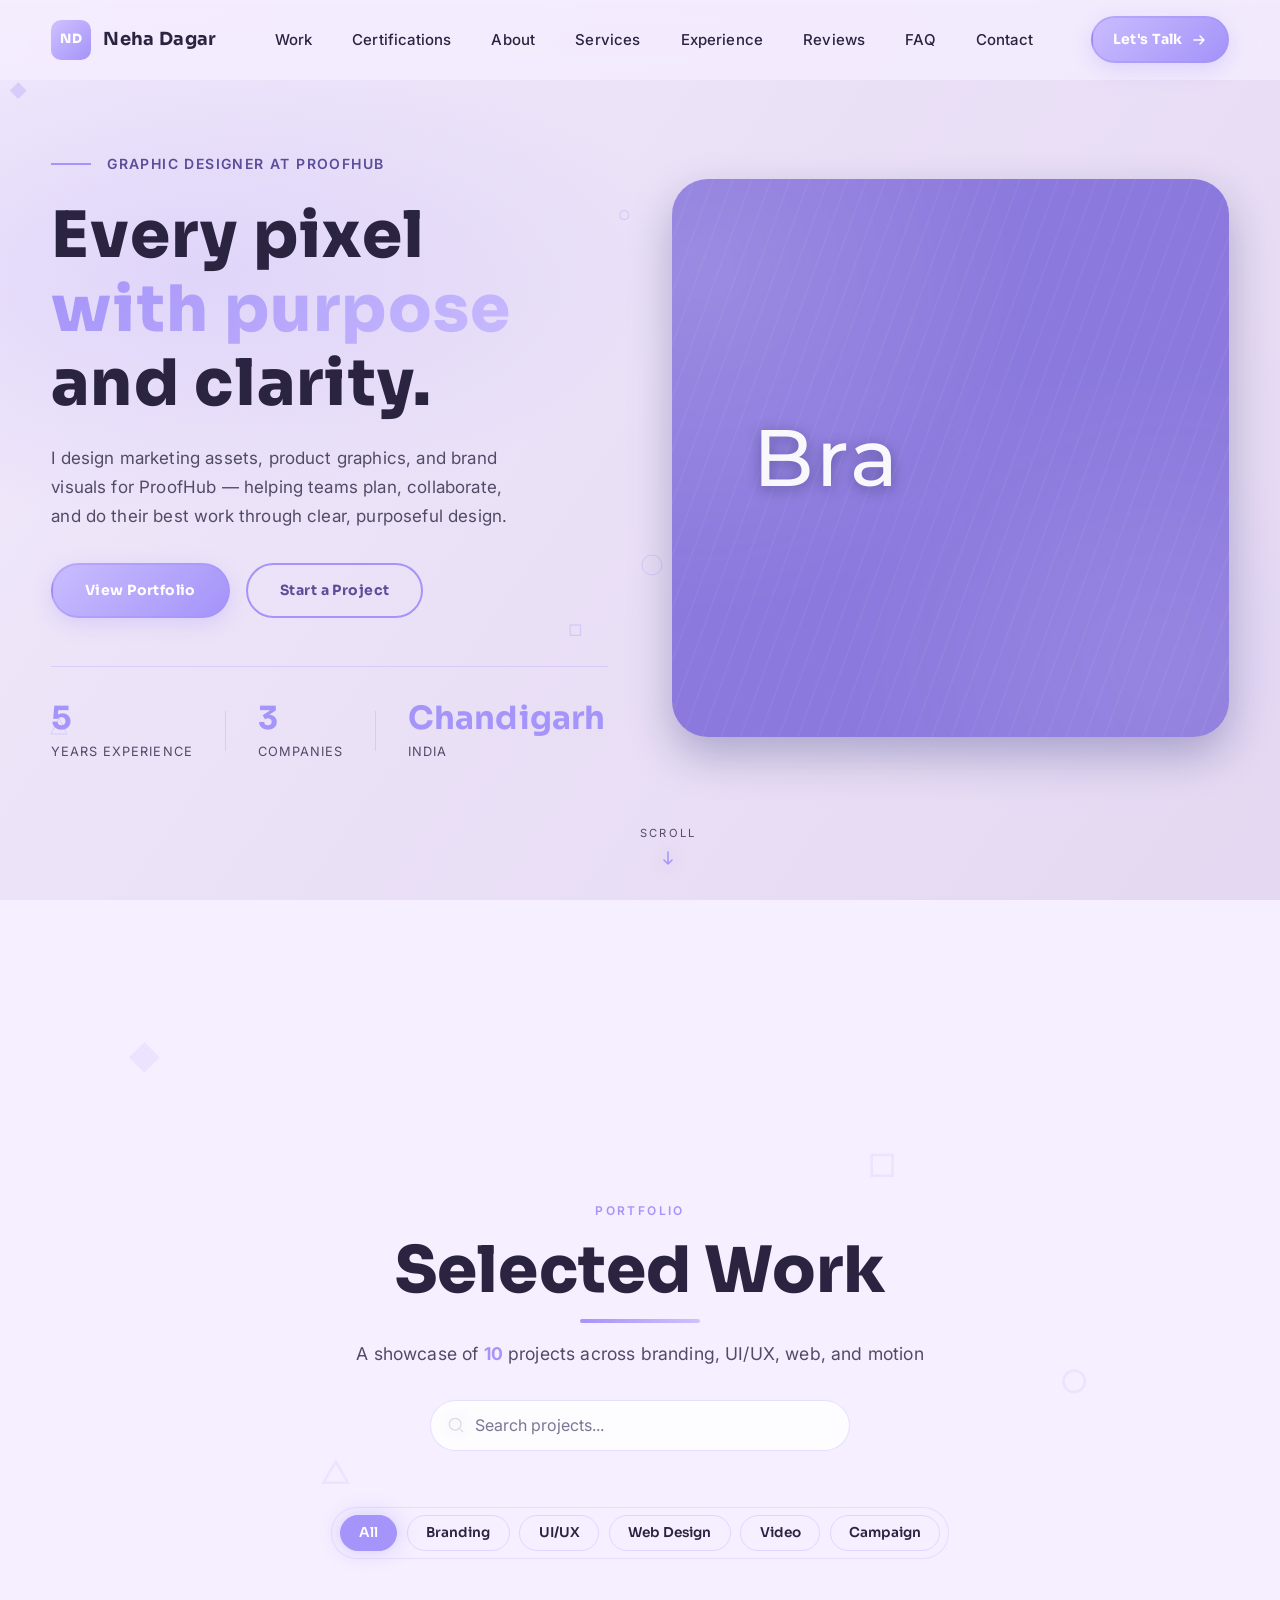
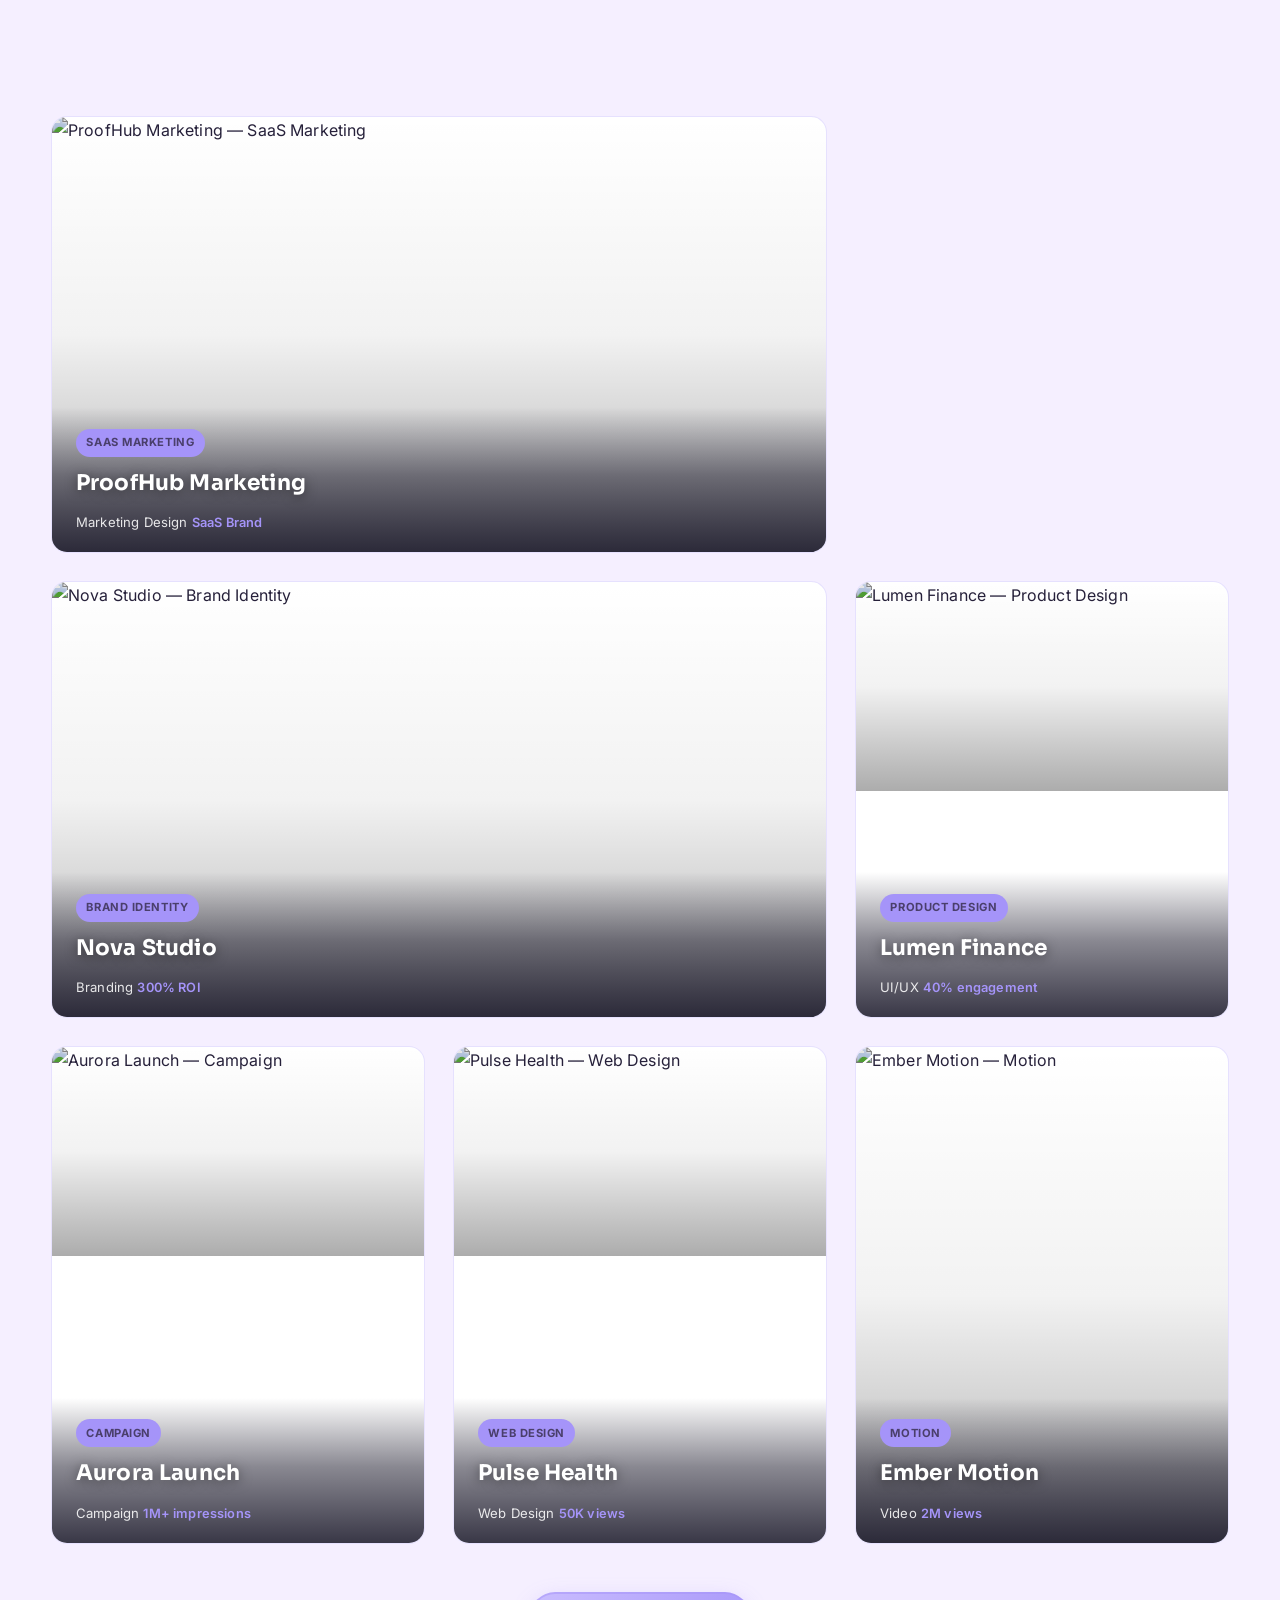
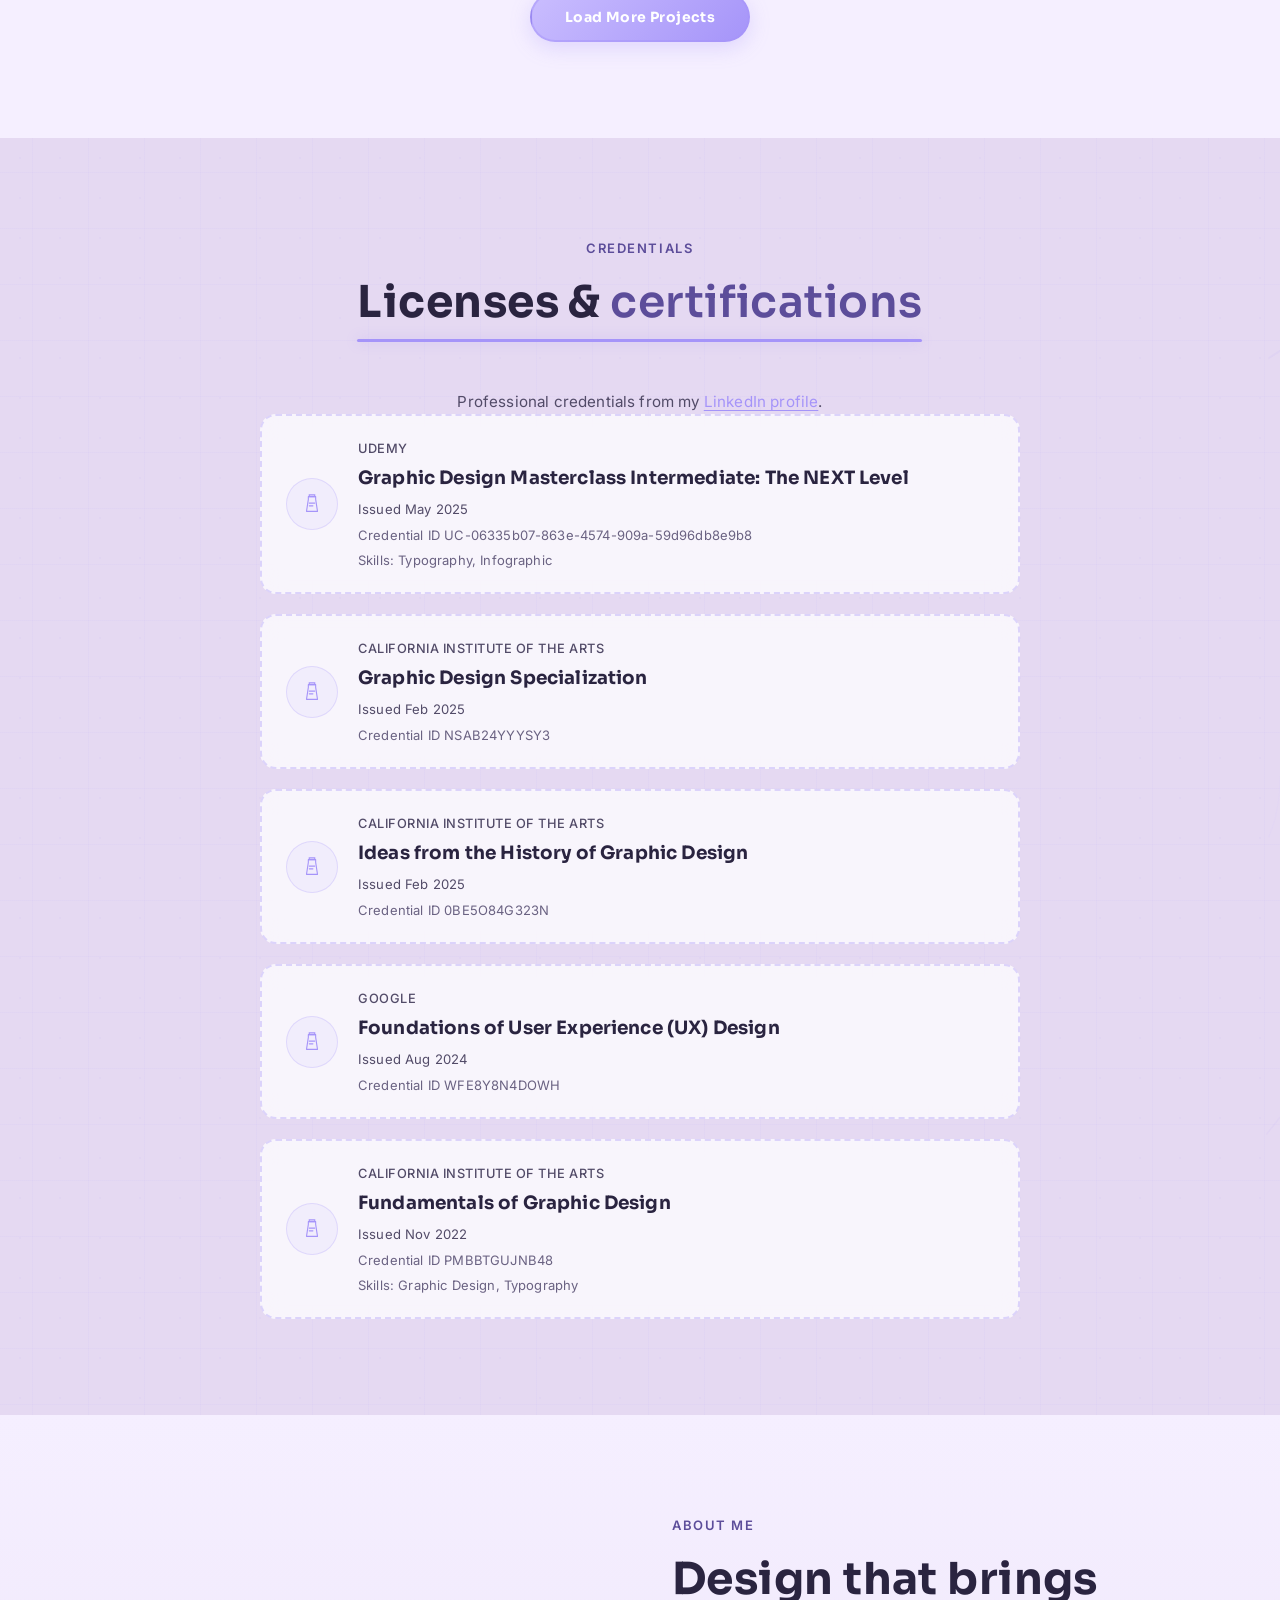
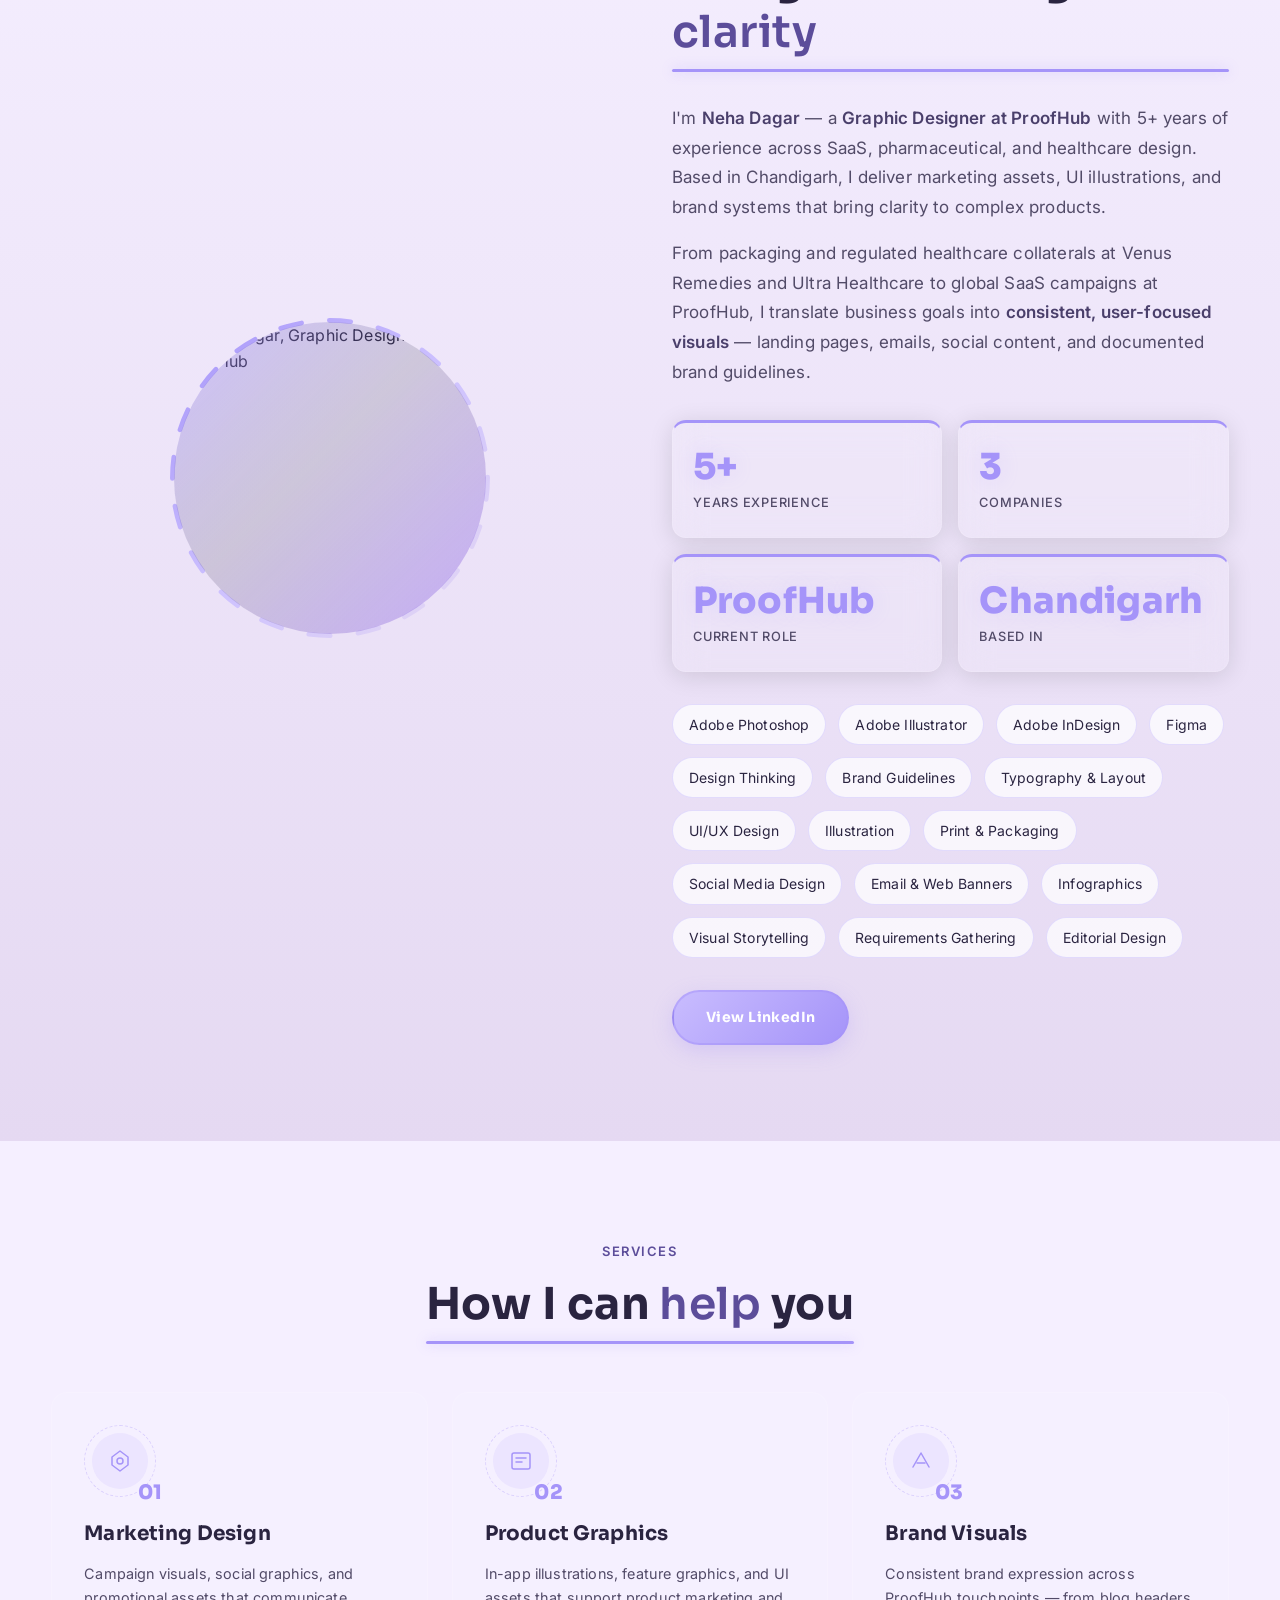
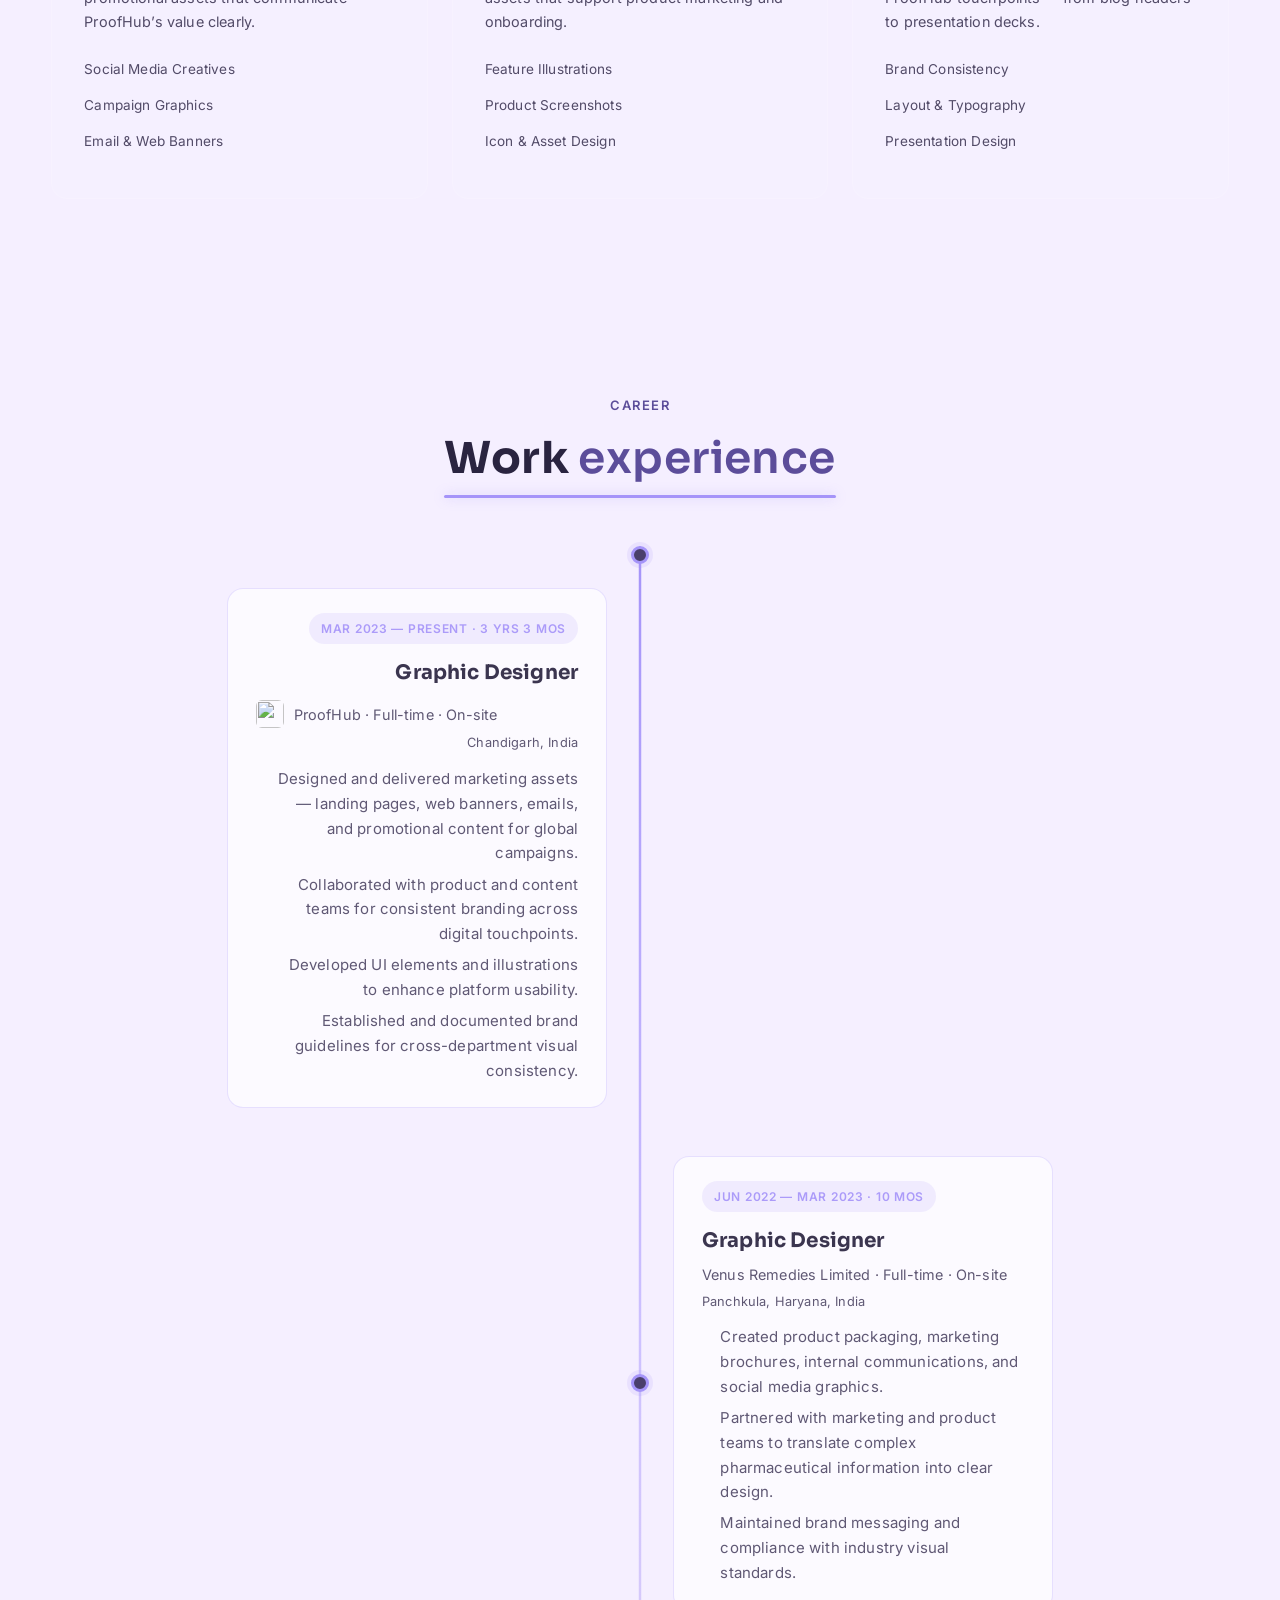
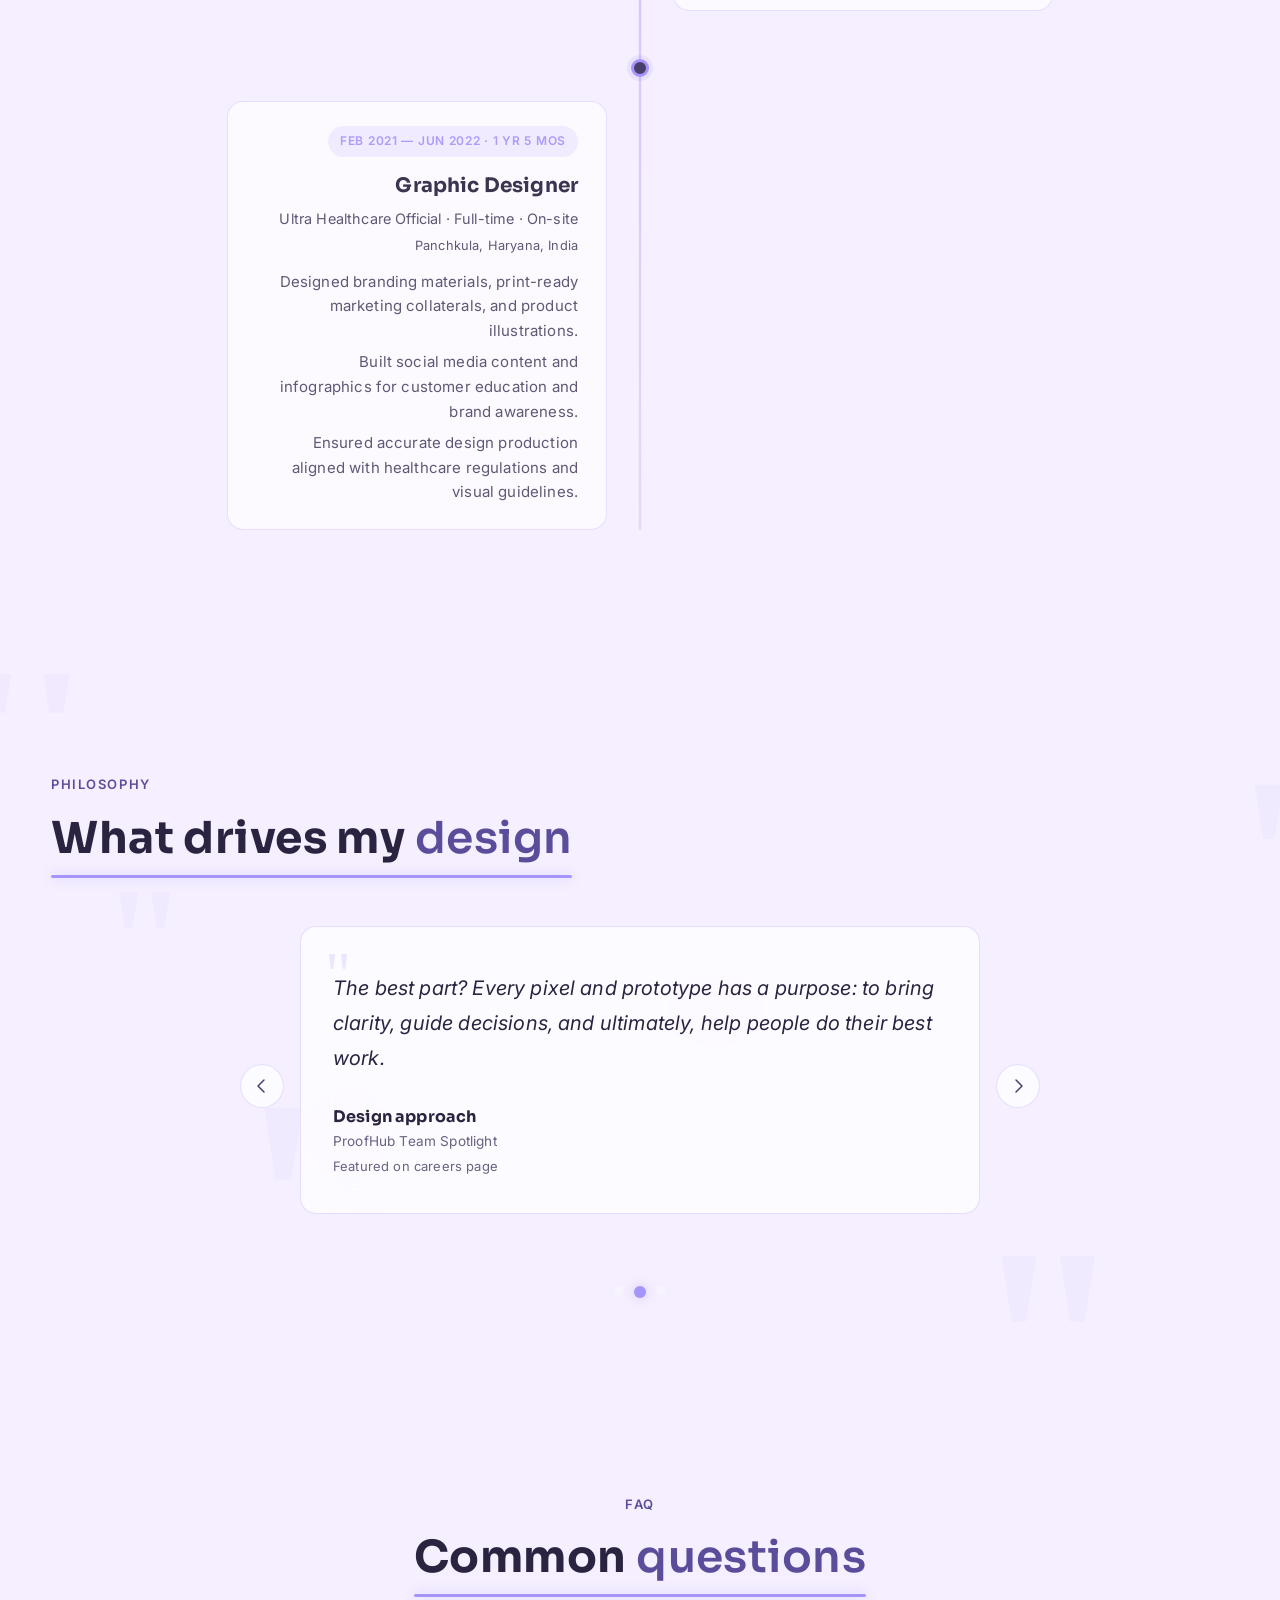
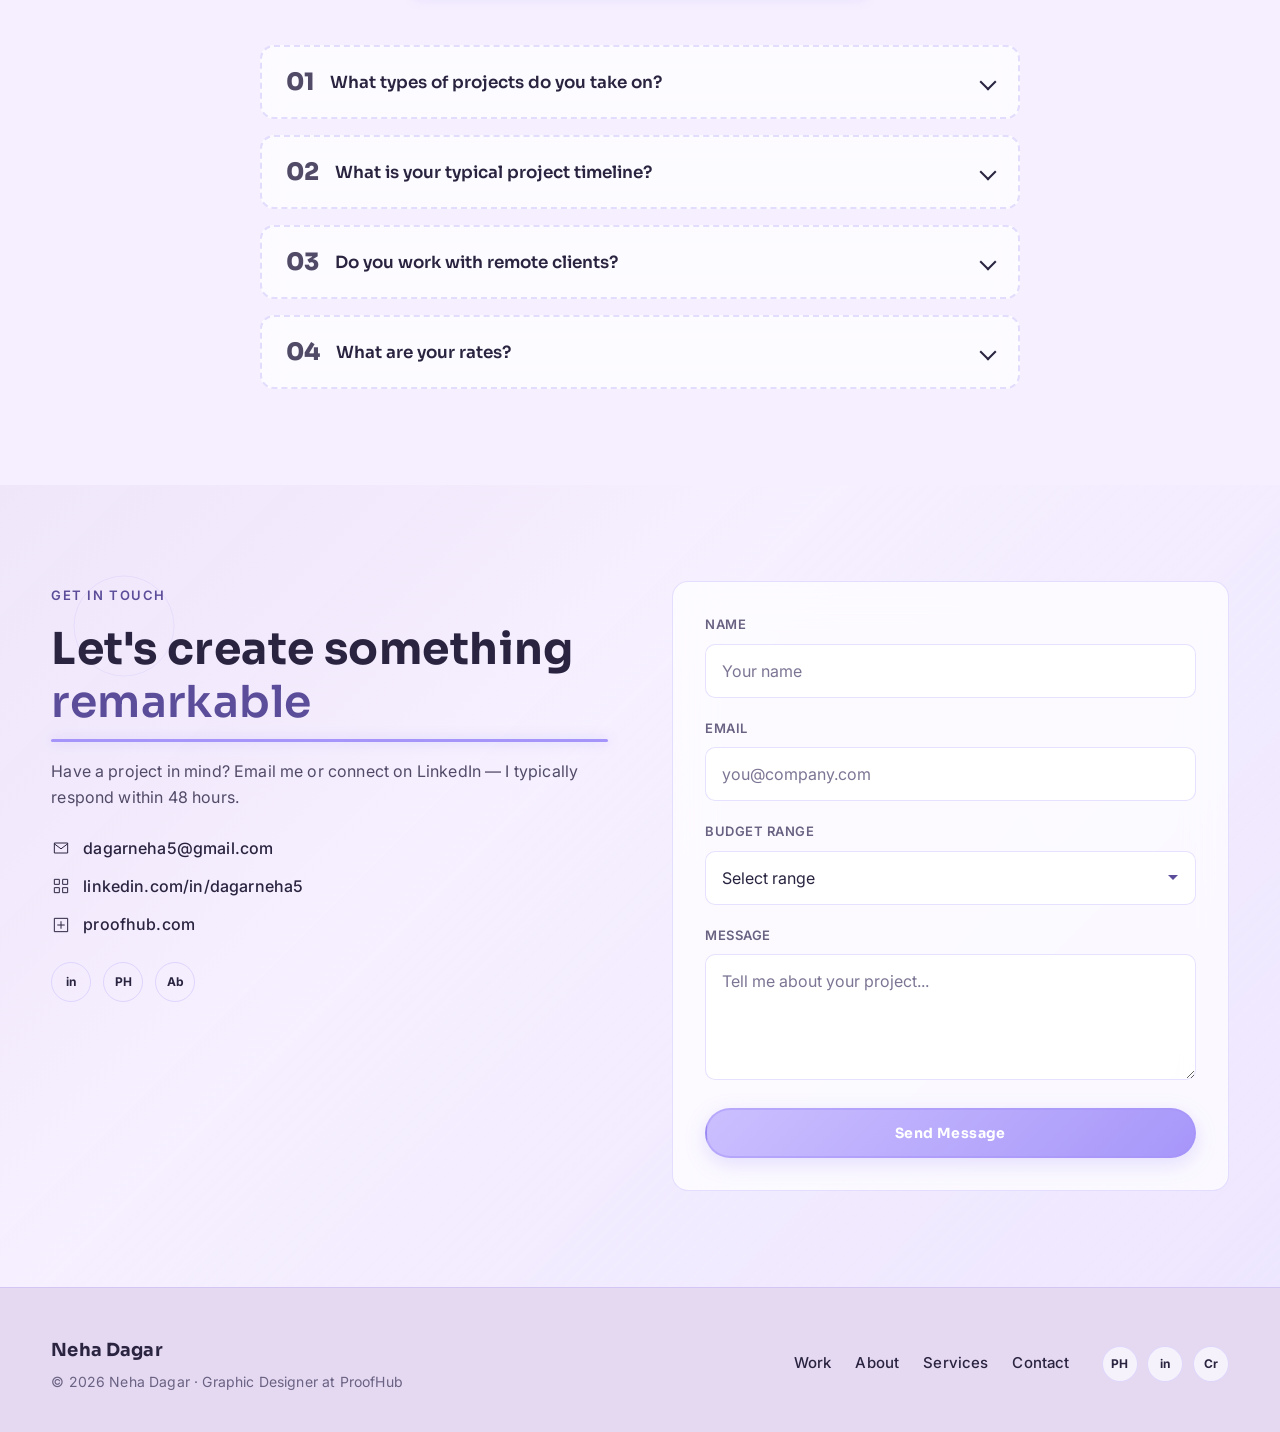
==== index.html @ ff19c834 "Replace portfolio with Neha Dagar site files Use uploaded index.html, styles.css, script.js, more-pr" ====
<!DOCTYPE html>
<html lang="en">
<head>
  <meta charset="UTF-8" />
  <meta name="viewport" content="width=device-width, initial-scale=1.0" />
  <meta name="description" content="Neha Dagar — Graphic Designer at ProofHub. Marketing visuals, product graphics, and brand design for SaaS teams in Chandigarh, India." />
  <title>Neha Dagar — Graphic Designer</title>
  <link rel="preconnect" href="https://fonts.googleapis.com" />
  <link rel="preconnect" href="https://fonts.gstatic.com" crossorigin />
  <link href="https://fonts.googleapis.com/css2?family=Inter:wght@400;500;600;700&family=Montserrat:wght@300;400;500;600;700&family=Sora:wght@500;600;700;800&display=swap" rel="stylesheet" />
  <link rel="stylesheet" href="styles.css" />
</head>
<body class="projects-page">
  <div class="scroll-progress" aria-hidden="true"><span class="scroll-progress-bar" id="scroll-progress-bar"></span></div>

  <div class="cursor" aria-hidden="true">
    <div class="cursor-inner">
      <span class="cursor-dot"></span>
      <span class="cursor-ring"></span>
    </div>
  </div>

  <div class="loader" aria-hidden="true">
    <div class="loader-inner">
      <svg class="loader-svg" viewBox="0 0 100 100">
        <circle class="loader-track" cx="50" cy="50" r="42" />
        <circle class="loader-progress" cx="50" cy="50" r="42" />
      </svg>
      <span class="loader-text">Loading</span>
    </div>
  </div>

  <div class="ambient" aria-hidden="true">
    <svg class="ambient-shape shape-1" viewBox="0 0 200 200">
      <defs>
        <linearGradient id="grad1" x1="0%" y1="0%" x2="100%" y2="100%">
          <stop offset="0%" stop-color="#a594f9" stop-opacity="0.35" />
          <stop offset="100%" stop-color="#f5efff" stop-opacity="0" />
        </linearGradient>
      </defs>
      <circle cx="100" cy="100" r="80" fill="url(#grad1)" />
    </svg>
    <svg class="ambient-shape shape-2" viewBox="0 0 300 300">
      <path class="ambient-line" d="M20,150 Q150,20 280,150 T20,150" fill="none" stroke="#a594f9" stroke-width="1" />
    </svg>
    <div class="ambient-grid"></div>
  </div>

  <header class="header" data-header>
    <nav class="nav container" aria-label="Main navigation">
      <a href="#" class="nav-logo magnetic" data-cursor="hover">
        <span class="logo-mark">ND</span>
        <span class="logo-text">Neha Dagar</span>
      </a>

      <ul class="nav-links" id="nav-links">
        <li><a href="#work" class="nav-link magnetic" data-cursor="hover">Work</a></li>
        <li><a href="#certifications" class="nav-link magnetic" data-cursor="hover">Certifications</a></li>
        <li><a href="#about" class="nav-link magnetic" data-cursor="hover">About</a></li>
        <li><a href="#services" class="nav-link magnetic" data-cursor="hover">Services</a></li>
        <li><a href="#experience" class="nav-link magnetic" data-cursor="hover">Experience</a></li>
        <li><a href="#testimonials" class="nav-link magnetic" data-cursor="hover">Reviews</a></li>
        <li><a href="#faq" class="nav-link magnetic" data-cursor="hover">FAQ</a></li>
        <li><a href="#contact" class="nav-link magnetic" data-cursor="hover">Contact</a></li>
      </ul>

      <a href="#contact" class="nav-cta btn btn-primary magnetic" data-cursor="hover">
        <span class="btn-label">Let's Talk</span>
        <svg width="16" height="16" viewBox="0 0 16 16" fill="none" aria-hidden="true">
          <path d="M3 8h10M9 4l4 4-4 4" stroke="currentColor" stroke-width="1.5" stroke-linecap="round" stroke-linejoin="round"/>
        </svg>
      </a>

      <button class="nav-toggle" id="nav-toggle" aria-label="Toggle menu" aria-expanded="false">
        <span></span><span></span><span></span>
      </button>
    </nav>
  </header>

  <main>
    <section class="hero" id="hero">
      <div class="hero-bg" aria-hidden="true">
        <div class="hero-bg-gradient"></div>
        <div class="hero-bg-mesh"></div>
      </div>

      <div class="container hero-grid">
        <div class="hero-content">
          <div class="hero-floaters" aria-hidden="true">
            <span class="floater floater-1">◆</span>
            <span class="floater floater-2">○</span>
            <span class="floater floater-3">✦</span>
            <span class="floater floater-4">
              <svg width="24" height="24" viewBox="0 0 24 24" fill="none"><circle cx="12" cy="12" r="10" stroke="currentColor" stroke-width="1"/></svg>
            </span>
            <span class="floater floater-5">
              <svg width="20" height="20" viewBox="0 0 20 20" fill="none"><path d="M10 2L18 18H2L10 2Z" stroke="currentColor" stroke-width="1"/></svg>
            </span>
            <span class="floater floater-6">□</span>
          </div>

          <p class="hero-eyebrow hero-intro">
            <span class="eyebrow-line"></span>
            Graphic Designer at ProofHub
          </p>
          <h1 class="hero-title hero-headline hero-intro">
            <span class="title-line">Every pixel</span>
            <span class="title-line title-accent">with purpose</span>
            <span class="title-line">and clarity.</span>
          </h1>
          <p class="hero-desc hero-subheading hero-intro">
            I design marketing assets, product graphics, and brand visuals for ProofHub — helping teams plan, collaborate, and do their best work through clear, purposeful design.
          </p>
          <div class="hero-actions">
            <a href="#work" class="btn btn-primary btn-hero-cta btn-ripple hero-intro hero-intro-cta" data-cursor="hover">
              <span class="btn-label">View Portfolio</span>
            </a>
            <a href="#contact" class="btn btn-ghost btn-ripple hero-intro hero-intro-cta-2" data-cursor="hover">
              <span class="btn-label">Start a Project</span>
            </a>
          </div>
          <div class="hero-stats reveal" data-reveal>
            <div class="stat">
              <span class="stat-num" data-count="5">0</span>
              <span class="stat-label">Years Experience</span>
            </div>
            <span class="stat-divider" aria-hidden="true"></span>
            <div class="stat">
              <span class="stat-num" data-count="3">0</span>
              <span class="stat-label">Companies</span>
            </div>
            <span class="stat-divider" aria-hidden="true"></span>
            <div class="stat">
              <span class="stat-num">Chandigarh</span>
              <span class="stat-label">India</span>
            </div>
          </div>
        </div>

        <div class="hero-visual reveal" data-reveal data-parallax>
          <div class="hero-blue-panel" aria-label="Animated portfolio showcase">
            <div class="hero-falling-letters" data-falling-letters aria-hidden="true">
              <p class="falling-word-line"></p>
            </div>
          </div>
        </div>
      </div>

      <a href="#work" class="scroll-indicator" aria-label="Scroll to work">
        <span class="scroll-text">Scroll</span>
        <span class="scroll-arrow" aria-hidden="true">
          <svg width="20" height="20" viewBox="0 0 20 20" fill="none">
            <path d="M10 4v12M10 16l-4-4M10 16l4-4" stroke="currentColor" stroke-width="1.5" stroke-linecap="round" stroke-linejoin="round"/>
          </svg>
        </span>
      </a>
    </section>

    <section class="section work projects-showcase" id="work">
      <div class="projects-hero projects-hero--section" aria-labelledby="projects-hero-title">
        <div class="projects-hero-bg" aria-hidden="true">
          <div class="projects-hero-gradient"></div>
          <div class="projects-hero-floaters">
            <span class="projects-floater projects-floater--1">◆</span>
            <span class="projects-floater projects-floater--2">○</span>
            <span class="projects-floater projects-floater--3">△</span>
            <span class="projects-floater projects-floater--4">□</span>
          </div>
        </div>
        <div class="projects-hero-content container">
          <p class="projects-hero-eyebrow projects-hero-intro">Portfolio</p>
          <h2 id="projects-hero-title" class="projects-hero-title projects-hero-intro">
            <span class="projects-hero-title-text">Selected Work</span>
            <span class="projects-hero-underline" aria-hidden="true"></span>
          </h2>
          <p class="projects-hero-sub projects-hero-intro" id="projects-hero-sub">
            A showcase of <strong id="project-count">9</strong> projects across branding, UI/UX, web, and motion
          </p>

          <div class="projects-search-wrap projects-hero-intro">
            <label class="projects-search-label" for="project-search">Search projects</label>
            <div class="projects-search">
              <svg class="projects-search-icon" width="20" height="20" viewBox="0 0 24 24" fill="none" aria-hidden="true">
                <circle cx="11" cy="11" r="7" stroke="currentColor" stroke-width="1.5"/>
                <path d="M20 20l-3-3" stroke="currentColor" stroke-width="1.5" stroke-linecap="round"/>
              </svg>
              <input type="search" id="project-search" class="projects-search-input" placeholder="Search projects..." autocomplete="off" />
              <button type="button" class="projects-search-clear" id="search-clear" aria-label="Clear search" hidden>×</button>
            </div>
            <p class="projects-results-count" id="results-count" aria-live="polite"></p>
          </div>

          <div class="projects-filters projects-hero-intro" role="tablist" aria-label="Filter projects">
            <button type="button" class="projects-filter active" data-filter="all" role="tab" aria-selected="true">All</button>
            <button type="button" class="projects-filter" data-filter="branding" role="tab" aria-selected="false">Branding</button>
            <button type="button" class="projects-filter" data-filter="ui-ux" role="tab" aria-selected="false">UI/UX</button>
            <button type="button" class="projects-filter" data-filter="web-design" role="tab" aria-selected="false">Web Design</button>
            <button type="button" class="projects-filter" data-filter="video" role="tab" aria-selected="false">Video</button>
            <button type="button" class="projects-filter" data-filter="campaign" role="tab" aria-selected="false">Campaign</button>
          </div>
        </div>
      </div>

      <section class="projects-grid-section" aria-labelledby="projects-grid-heading">
        <div class="container">
          <h3 id="projects-grid-heading" class="visually-hidden">Project gallery</h3>
          <div class="projects-grid" id="projects-grid" role="list"></div>
          <p class="projects-empty" id="projects-empty" hidden>No projects found. Try another search or filter.</p>
          <div class="projects-load-wrap">
            <button type="button" class="btn btn-primary btn-load-more btn-ripple" id="load-more" data-cursor="hover">
              <span class="btn-label">Load More Projects</span>
              <span class="btn-spinner" aria-hidden="true"></span>
            </button>
          </div>
        </div>
      </section>
    </section>

    <section class="section awards certifications" id="certifications">
      <div class="awards-pattern" aria-hidden="true">
        <div class="awards-pattern-grid"></div>
        <div class="awards-pattern-dots"></div>
        <svg class="awards-pattern-lines" viewBox="0 0 1200 600" preserveAspectRatio="none" aria-hidden="true">
          <path class="awards-line" d="M0,120 Q300,80 600,140 T1200,100" fill="none" stroke="rgba(165,148,249,0.12)" stroke-width="1" />
          <path class="awards-line" d="M0,320 Q400,280 800,340 T1200,300" fill="none" stroke="rgba(205,193,255,0.15)" stroke-width="1" />
          <path class="awards-line" d="M0,480 Q350,440 700,500 T1200,460" fill="none" stroke="rgba(165,148,249,0.1)" stroke-width="1" />
        </svg>
      </div>

      <div class="container">
        <div class="section-header section-header--center" data-section-header>
          <span class="section-tag section-heading-sub">Credentials</span>
          <h2 class="section-title section-heading-main">
            <span class="section-title-wrap">
              <span class="section-title-inner">Licenses &amp; <em>certifications</em></span>
              <span class="section-title-underline" aria-hidden="true"></span>
            </span>
          </h2>
          <p class="certifications-intro">
            Professional credentials from my
            <a href="https://www.linkedin.com/in/dagarneha5/" target="_blank" rel="noopener noreferrer">LinkedIn profile</a>.
          </p>
        </div>

        <ul class="awards-list certifications-list" id="certifications-list" data-certifications-list aria-label="Licenses and certifications"></ul>
      </div>
    </section>

    <section class="section about" id="about">
      <div class="container about-grid">
        <div class="about-visual" data-about-visual>
          <div class="about-profile" data-about-profile>
            <svg class="about-profile-border" viewBox="0 0 220 220" aria-hidden="true">
              <defs>
                <linearGradient id="aboutBorderGradient" x1="0%" y1="0%" x2="100%" y2="100%">
                  <stop offset="0%" class="grad-stop-1" stop-color="#a594f9" />
                  <stop offset="50%" class="grad-stop-2" stop-color="#cdc1ff" />
                  <stop offset="100%" class="grad-stop-3" stop-color="#e5d9f2" />
                </linearGradient>
              </defs>
              <circle
                class="about-profile-stroke"
                cx="110"
                cy="110"
                r="102"
                fill="none"
                stroke="url(#aboutBorderGradient)"
                stroke-width="3"
                stroke-dasharray="14 18"
                stroke-linecap="round"
              />
            </svg>
            <div class="about-profile-media">
              <div class="about-image-overlay" aria-hidden="true"></div>
              <img
                class="about-profile-img"
                src="https://www.proofhub.com/wp-content/webp-express/webp-images/doc-root/wp-content/themes/ph5.2/images/about/career/ph-employee-12.png.webp"
                alt="Neha Dagar, Graphic Designer at ProofHub"
                width="480"
                height="480"
                loading="lazy"
                data-about-image
              />
            </div>
          </div>
        </div>
        <div class="about-content">
          <div class="section-heading-block" data-section-header>
            <span class="section-tag section-heading-sub">About Me</span>
            <h2 class="section-title section-heading-main">
              <span class="section-title-wrap">
                <span class="section-title-inner">Design that brings <em>clarity</em></span>
                <span class="section-title-underline" aria-hidden="true"></span>
              </span>
            </h2>
          </div>
          <div class="about-bio" data-about-bio>
            <p class="about-text about-bio-para">
              I'm <strong class="bio-highlight">Neha Dagar</strong> — a <strong class="bio-highlight">Graphic Designer at ProofHub</strong> with 5+ years of experience across SaaS, pharmaceutical, and healthcare design. Based in Chandigarh, I deliver marketing assets, UI illustrations, and brand systems that bring clarity to complex products.
            </p>
            <p class="about-text about-bio-para">
              From packaging and regulated healthcare collaterals at Venus Remedies and Ultra Healthcare to global SaaS campaigns at ProofHub, I translate business goals into <strong class="bio-highlight">consistent, user-focused visuals</strong> — landing pages, emails, social content, and documented brand guidelines.
            </p>
          </div>

          <div class="about-stats" data-about-stats>
            <article class="stat-box" style="--stat-delay: 0ms">
              <span class="stat-box-num" data-stat-count="5" data-suffix="+">0</span>
              <span class="stat-box-label">Years Experience</span>
            </article>
            <article class="stat-box" style="--stat-delay: 100ms">
              <span class="stat-box-num" data-stat-count="3">0</span>
              <span class="stat-box-label">Companies</span>
            </article>
            <article class="stat-box" style="--stat-delay: 200ms">
              <span class="stat-box-num">ProofHub</span>
              <span class="stat-box-label">Current Role</span>
            </article>
            <article class="stat-box" style="--stat-delay: 300ms">
              <span class="stat-box-num">Chandigarh</span>
              <span class="stat-box-label">Based In</span>
            </article>
          </div>

          <ul class="about-skills reveal" data-reveal aria-label="Skills">
            <li>Adobe Photoshop</li>
            <li>Adobe Illustrator</li>
            <li>Adobe InDesign</li>
            <li>Figma</li>
            <li>Design Thinking</li>
            <li>Brand Guidelines</li>
            <li>Typography &amp; Layout</li>
            <li>UI/UX Design</li>
            <li>Illustration</li>
            <li>Print &amp; Packaging</li>
            <li>Social Media Design</li>
            <li>Email &amp; Web Banners</li>
            <li>Infographics</li>
            <li>Visual Storytelling</li>
            <li>Requirements Gathering</li>
            <li>Editorial Design</li>
          </ul>
          <a href="https://www.linkedin.com/in/dagarneha5/" target="_blank" rel="noopener noreferrer" class="btn btn-primary magnetic reveal" data-reveal data-cursor="hover">
            <span class="btn-label">View LinkedIn</span>
          </a>
        </div>
      </div>
    </section>

    <section class="section services" id="services">
      <div class="container">
        <div class="section-header section-header--center" data-section-header>
          <span class="section-tag section-heading-sub">Services</span>
          <h2 class="section-title section-heading-main">
            <span class="section-title-wrap">
              <span class="section-title-inner">How I can <em>help</em> you</span>
              <span class="section-title-underline" aria-hidden="true"></span>
            </span>
          </h2>
        </div>

        <div class="services-grid" id="services-grid">
          <article class="service-card" data-service-card style="--card-delay: 0ms">
            <div class="service-icon-wrap">
              <span class="service-icon" aria-hidden="true">
                <svg width="28" height="28" viewBox="0 0 28 28" fill="none">
                  <path d="M14 4L22 10V18L14 24L6 18V10L14 4Z" stroke="currentColor" stroke-width="1.5" stroke-linejoin="round"/>
                  <circle cx="14" cy="14" r="3" stroke="currentColor" stroke-width="1.5"/>
                </svg>
              </span>
              <span class="service-num" data-service-count="1" data-pad="2">00</span>
            </div>
            <h3 class="service-title">Marketing Design</h3>
            <p class="service-desc">Campaign visuals, social graphics, and promotional assets that communicate ProofHub’s value clearly.</p>
            <ul class="service-list service-tools">
              <li>Social Media Creatives</li>
              <li>Campaign Graphics</li>
              <li>Email & Web Banners</li>
            </ul>
          </article>
          <article class="service-card" data-service-card style="--card-delay: 100ms">
            <div class="service-icon-wrap">
              <span class="service-icon" aria-hidden="true">
                <svg width="28" height="28" viewBox="0 0 28 28" fill="none">
                  <rect x="5" y="6" width="18" height="16" rx="2" stroke="currentColor" stroke-width="1.5"/>
                  <path d="M9 11h10M9 15h6" stroke="currentColor" stroke-width="1.5" stroke-linecap="round"/>
                </svg>
              </span>
              <span class="service-num" data-service-count="2" data-pad="2">00</span>
            </div>
            <h3 class="service-title">Product Graphics</h3>
            <p class="service-desc">In-app illustrations, feature graphics, and UI assets that support product marketing and onboarding.</p>
            <ul class="service-list service-tools">
              <li>Feature Illustrations</li>
              <li>Product Screenshots</li>
              <li>Icon & Asset Design</li>
            </ul>
          </article>
          <article class="service-card" data-service-card style="--card-delay: 200ms">
            <div class="service-icon-wrap">
              <span class="service-icon" aria-hidden="true">
                <svg width="28" height="28" viewBox="0 0 28 28" fill="none">
                  <path d="M6 20L14 6L22 20" stroke="currentColor" stroke-width="1.5" stroke-linecap="round" stroke-linejoin="round"/>
                  <path d="M10 16h8" stroke="currentColor" stroke-width="1.5" stroke-linecap="round"/>
                </svg>
              </span>
              <span class="service-num" data-service-count="3" data-pad="2">00</span>
            </div>
            <h3 class="service-title">Brand Visuals</h3>
            <p class="service-desc">Consistent brand expression across ProofHub touchpoints — from blog headers to presentation decks.</p>
            <ul class="service-list service-tools">
              <li>Brand Consistency</li>
              <li>Layout & Typography</li>
              <li>Presentation Design</li>
            </ul>
          </article>
        </div>
      </div>
    </section>


    <section class="section experience" id="experience">
      <div class="container">
        <div class="section-header section-header--center" data-section-header>
          <span class="section-tag section-heading-sub">Career</span>
          <h2 class="section-title section-heading-main">
            <span class="section-title-wrap">
              <span class="section-title-inner">Work <em>experience</em></span>
              <span class="section-title-underline" aria-hidden="true"></span>
            </span>
          </h2>
        </div>

        <div class="timeline" id="timeline" data-timeline>
          <div class="timeline-line" aria-hidden="true"><span class="timeline-line-fill"></span></div>

          <article class="timeline-item timeline-item--left" data-timeline-item style="--tl-index: 0">
            <div class="timeline-marker" aria-hidden="true"></div>
            <div class="timeline-card glass-card">
              <span class="timeline-duration">Mar 2023 — Present · 3 yrs 3 mos</span>
              <h3 class="timeline-role">Graphic Designer</h3>
              <div class="timeline-company-wrap">
                <img src="https://www.proofhub.com/wp-content/uploads/2026/04/Frame-3948.png" alt="" class="timeline-company-logo" width="28" height="28" loading="lazy" />
                <p class="timeline-company">ProofHub · Full-time · On-site</p>
              </div>
              <p class="timeline-location">Chandigarh, India</p>
              <ul class="timeline-list">
                <li>Designed and delivered marketing assets — landing pages, web banners, emails, and promotional content for global campaigns.</li>
                <li>Collaborated with product and content teams for consistent branding across digital touchpoints.</li>
                <li>Developed UI elements and illustrations to enhance platform usability.</li>
                <li>Established and documented brand guidelines for cross-department visual consistency.</li>
              </ul>
            </div>
          </article>

          <article class="timeline-item timeline-item--right" data-timeline-item style="--tl-index: 1">
            <div class="timeline-marker" aria-hidden="true"></div>
            <div class="timeline-card glass-card">
              <span class="timeline-duration">Jun 2022 — Mar 2023 · 10 mos</span>
              <h3 class="timeline-role">Graphic Designer</h3>
              <p class="timeline-company">Venus Remedies Limited · Full-time · On-site</p>
              <p class="timeline-location">Panchkula, Haryana, India</p>
              <ul class="timeline-list">
                <li>Created product packaging, marketing brochures, internal communications, and social media graphics.</li>
                <li>Partnered with marketing and product teams to translate complex pharmaceutical information into clear design.</li>
                <li>Maintained brand messaging and compliance with industry visual standards.</li>
              </ul>
            </div>
          </article>

          <article class="timeline-item timeline-item--left" data-timeline-item style="--tl-index: 2">
            <div class="timeline-marker" aria-hidden="true"></div>
            <div class="timeline-card glass-card">
              <span class="timeline-duration">Feb 2021 — Jun 2022 · 1 yr 5 mos</span>
              <h3 class="timeline-role">Graphic Designer</h3>
              <p class="timeline-company">Ultra Healthcare Official · Full-time · On-site</p>
              <p class="timeline-location">Panchkula, Haryana, India</p>
              <ul class="timeline-list">
                <li>Designed branding materials, print-ready marketing collaterals, and product illustrations.</li>
                <li>Built social media content and infographics for customer education and brand awareness.</li>
                <li>Ensured accurate design production aligned with healthcare regulations and visual guidelines.</li>
              </ul>
            </div>
          </article>
        </div>
      </div>
    </section>

    <section class="section testimonials" id="testimonials">
      <div class="testimonials-bg" aria-hidden="true">
        <span class="testimonials-quote testimonials-quote--1">"</span>
        <span class="testimonials-quote testimonials-quote--2">"</span>
        <span class="testimonials-quote testimonials-quote--3">"</span>
        <span class="testimonials-quote testimonials-quote--4">"</span>
        <span class="testimonials-quote testimonials-quote--5">"</span>
        <span class="testimonials-quote testimonials-quote--6">"</span>
      </div>

      <div class="container">
        <div class="section-header" data-section-header>
          <span class="section-tag section-heading-sub">Philosophy</span>
          <h2 class="section-title section-heading-main">
            <span class="section-title-wrap">
              <span class="section-title-inner">What drives my <em>design</em></span>
              <span class="section-title-underline" aria-hidden="true"></span>
            </span>
          </h2>
        </div>

        <div class="testimonial-carousel reveal" id="testimonial-carousel" data-testimonial-carousel data-reveal>
          <button type="button" class="testimonial-arrow testimonial-prev" id="testimonial-prev" aria-label="Previous testimonial" disabled>
            <svg width="20" height="20" viewBox="0 0 20 20" fill="none" aria-hidden="true"><path d="M12 4l-6 6 6 6" stroke="currentColor" stroke-width="1.5" stroke-linecap="round" stroke-linejoin="round"/></svg>
          </button>

          <div class="testimonial-viewport">
            <div class="testimonial-track" id="testimonial-track">
              <article class="testimonial-card glass-card active" data-slide="0">
                <span class="testimonial-mark" aria-hidden="true">"</span>
                <blockquote class="testimonial-text">At ProofHub, design is more than a job. It's a journey of growth. Surrounded by a supportive team and faced with stimulating challenges, we thrive in an environment built for creativity.</blockquote>
                <footer class="testimonial-meta">
                  <div class="testimonial-client">
                    <cite class="testimonial-name">Neha Dagar</cite>
                    <span class="testimonial-role">Graphic Designer, ProofHub</span>
                    <time class="testimonial-date"><a href="https://www.proofhub.com/about/careers" target="_blank" rel="noopener noreferrer">proofhub.com/about/careers</a></time>
                  </div>
                </footer>
              </article>

              <article class="testimonial-card glass-card" data-slide="1">
                <span class="testimonial-mark" aria-hidden="true">"</span>
                <blockquote class="testimonial-text">The best part? Every pixel and prototype has a purpose: to bring clarity, guide decisions, and ultimately, help people do their best work.</blockquote>
                <footer class="testimonial-meta">
                  <div class="testimonial-client">
                    <cite class="testimonial-name">Design approach</cite>
                    <span class="testimonial-role">ProofHub Team Spotlight</span>
                    <time class="testimonial-date">Featured on careers page</time>
                  </div>
                </footer>
              </article>

              <article class="testimonial-card glass-card" data-slide="2">
                <span class="testimonial-mark" aria-hidden="true">"</span>
                <blockquote class="testimonial-text">ProofHub is built by people who use it every day — designers, developers, marketers, and support specialists who won't tolerate "good enough" when it could be great.</blockquote>
                <footer class="testimonial-meta">
                  <div class="testimonial-client">
                    <cite class="testimonial-name">ProofHub Culture</cite>
                    <span class="testimonial-role">About ProofHub</span>
                    <time class="testimonial-date"><a href="https://www.proofhub.com/about" target="_blank" rel="noopener noreferrer">proofhub.com/about</a></time>
                  </div>
                </footer>
              </article>
            </div>
          </div>

          <button type="button" class="testimonial-arrow testimonial-next" id="testimonial-next" aria-label="Next testimonial">
            <svg width="20" height="20" viewBox="0 0 20 20" fill="none" aria-hidden="true"><path d="M8 4l6 6-6 6" stroke="currentColor" stroke-width="1.5" stroke-linecap="round" stroke-linejoin="round"/></svg>
          </button>

          <div class="testimonial-dots" role="tablist" aria-label="Testimonial slides">
            <button type="button" class="testimonial-dot active" data-go="0" aria-label="Testimonial 1" aria-selected="true"></button>
            <button type="button" class="testimonial-dot" data-go="1" aria-label="Testimonial 2" aria-selected="false"></button>
            <button type="button" class="testimonial-dot" data-go="2" aria-label="Testimonial 3" aria-selected="false"></button>
          </div>
        </div>
      </div>
    </section>

    <section class="section faq" id="faq">
      <div class="container">
        <div class="section-header section-header--center faq-header" data-section-header data-faq-header>
          <span class="section-tag section-heading-sub">FAQ</span>
          <h2 class="section-title section-heading-main">
            <span class="section-title-wrap">
              <span class="section-title-inner">Common <em>questions</em></span>
              <span class="section-title-underline section-title-underline--left" aria-hidden="true"></span>
            </span>
          </h2>
        </div>

        <div class="faq-list" id="faq-list" data-faq-list>
          <div class="faq-item" data-faq-item>
            <button type="button" class="faq-question" aria-expanded="false">
              <span class="faq-num">01</span>
              <span class="faq-q-text">What types of projects do you take on?</span>
              <span class="faq-arrow" aria-hidden="true"></span>
            </button>
            <div class="faq-answer" hidden>
              <div class="faq-answer-inner">
                <p>I specialize in marketing graphics, product visuals, and brand design for SaaS — currently as Graphic Designer at ProofHub. <a href="#contact">Connect on LinkedIn</a> to discuss your scope.</p>
              </div>
            </div>
          </div>
          <div class="faq-item" data-faq-item>
            <button type="button" class="faq-question" aria-expanded="false">
              <span class="faq-num">02</span>
              <span class="faq-q-text">What is your typical project timeline?</span>
              <span class="faq-arrow" aria-hidden="true"></span>
            </button>
            <div class="faq-answer" hidden>
              <div class="faq-answer-inner">
                <p>Brand projects run 4–8 weeks; product design engagements 8–16 weeks depending on complexity. I provide a detailed timeline after our discovery call.</p>
              </div>
            </div>
          </div>
          <div class="faq-item" data-faq-item>
            <button type="button" class="faq-question" aria-expanded="false">
              <span class="faq-num">03</span>
              <span class="faq-q-text">Do you work with remote clients?</span>
              <span class="faq-arrow" aria-hidden="true"></span>
            </button>
            <div class="faq-answer" hidden>
              <div class="faq-answer-inner">
                <p>Yes — most of my clients are remote. I collaborate via Figma, Slack, and video calls across time zones.</p>
              </div>
            </div>
          </div>
          <div class="faq-item" data-faq-item>
            <button type="button" class="faq-question" aria-expanded="false">
              <span class="faq-num">04</span>
              <span class="faq-q-text">What are your rates?</span>
              <span class="faq-arrow" aria-hidden="true"></span>
            </button>
            <div class="faq-answer" hidden>
              <div class="faq-answer-inner">
                <p>Projects start at $5k for focused engagements. Share your budget range in the <a href="#contact">contact form</a> and I'll recommend the best approach.</p>
              </div>
            </div>
          </div>
        </div>
      </div>
    </section>

    <section class="section contact" id="contact">
      <div class="contact-bg" aria-hidden="true">
        <div class="contact-bg-gradient"></div>
        <div class="contact-bg-shapes">
          <svg class="contact-shape contact-shape--1" viewBox="0 0 120 120" aria-hidden="true"><circle cx="60" cy="60" r="50" fill="none" stroke="currentColor" stroke-width="1"/></svg>
          <svg class="contact-shape contact-shape--2" viewBox="0 0 200 80" aria-hidden="true"><path d="M0,40 Q50,0 100,40 T200,40" fill="none" stroke="currentColor" stroke-width="1"/></svg>
          <svg class="contact-shape contact-shape--3" viewBox="0 0 80 80" aria-hidden="true"><rect x="10" y="10" width="60" height="60" rx="8" fill="none" stroke="currentColor" stroke-width="1"/></svg>
        </div>
      </div>

      <div class="container contact-grid">
        <div class="contact-info" data-contact-info>
          <div class="section-heading-block" data-section-header>
            <span class="section-tag section-heading-sub">Get in Touch</span>
            <h2 class="section-title section-heading-main contact-heading">
              <span class="section-title-wrap">
                <span class="section-title-inner" data-split-heading>Let's create something <em>remarkable</em></span>
                <span class="section-title-underline" aria-hidden="true"></span>
              </span>
            </h2>
          </div>
          <p class="contact-desc contact-subtext">Have a project in mind? Email me or connect on LinkedIn — I typically respond within 48 hours.</p>
          <div class="contact-methods">
            <a href="mailto:dagarneha5@gmail.com" class="contact-method magnetic" data-cursor="hover" data-copy="dagarneha5@gmail.com">
              <span class="contact-method-icon" aria-hidden="true">
                <svg width="20" height="20" viewBox="0 0 24 24" fill="none"><path d="M4 6h16v12H4z" stroke="currentColor" stroke-width="1.2"/><path d="M4 7l8 6 8-6" stroke="currentColor" stroke-width="1.2"/></svg>
              </span>
              <span class="contact-method-text">dagarneha5@gmail.com</span>
            </a>
            <a href="https://www.linkedin.com/in/dagarneha5/" target="_blank" rel="noopener noreferrer" class="contact-method magnetic" data-cursor="hover">
              <span class="contact-method-icon" aria-hidden="true">
                <svg width="20" height="20" viewBox="0 0 24 24" fill="none"><path d="M4 4h6v6H4zM14 4h6v6h-6zM4 14h6v6H4zM14 14h6v6h-6z" stroke="currentColor" stroke-width="1.2"/></svg>
              </span>
              <span class="contact-method-text">linkedin.com/in/dagarneha5</span>
            </a>
            <a href="https://www.proofhub.com/" target="_blank" rel="noopener noreferrer" class="contact-method magnetic" data-cursor="hover">
              <span class="contact-method-icon" aria-hidden="true">
                <svg width="20" height="20" viewBox="0 0 24 24" fill="none"><path d="M4 4h16v16H4z" stroke="currentColor" stroke-width="1.2"/><path d="M8 12h8M12 8v8" stroke="currentColor" stroke-width="1.2" stroke-linecap="round"/></svg>
              </span>
              <span class="contact-method-text">proofhub.com</span>
            </a>
          </div>
          <div class="contact-social">
            <a href="https://www.linkedin.com/in/dagarneha5/" target="_blank" rel="noopener noreferrer" class="contact-social-link magnetic" data-cursor="hover" aria-label="LinkedIn">in</a>
            <a href="https://www.proofhub.com/about/careers" target="_blank" rel="noopener noreferrer" class="contact-social-link magnetic" data-cursor="hover" aria-label="ProofHub Careers">PH</a>
            <a href="https://www.proofhub.com/about" target="_blank" rel="noopener noreferrer" class="contact-social-link magnetic" data-cursor="hover" aria-label="ProofHub About">Ab</a>
          </div>
        </div>

        <form class="contact-form glass-card" id="contact-form" data-contact-form action="#" method="post" novalidate>
          <div class="form-group" data-form-field style="--field-index: 0">
            <label for="name">Name</label>
            <input type="text" id="name" name="name" required placeholder="Your name" autocomplete="name" />
            <span class="form-error" role="alert"></span>
          </div>
          <div class="form-group" data-form-field style="--field-index: 1">
            <label for="email">Email</label>
            <input type="email" id="email" name="email" required placeholder="you@company.com" autocomplete="email" />
            <span class="form-error" role="alert"></span>
          </div>
          <div class="form-group" data-form-field style="--field-index: 2">
            <label for="budget">Budget Range</label>
            <select id="budget" name="budget">
              <option value="">Select range</option>
              <option value="5-10k">$5k – $10k</option>
              <option value="10-25k">$10k – $25k</option>
              <option value="25k+">$25k+</option>
            </select>
          </div>
          <div class="form-group" data-form-field style="--field-index: 3">
            <label for="message">Message</label>
            <textarea id="message" name="message" rows="4" required placeholder="Tell me about your project..."></textarea>
            <span class="form-error" role="alert"></span>
          </div>
          <button type="submit" class="btn btn-primary btn-full btn-submit btn-ripple" data-cursor="hover">
            <span class="btn-label">Send Message</span>
            <span class="btn-spinner" aria-hidden="true"></span>
          </button>
          <p class="form-success" id="form-success" role="status" hidden>Thank you! Your message has been sent.</p>
        </form>
      </div>
    </section>
  </main>

  <footer class="footer" id="footer" data-footer>
    <div class="container footer-inner">
      <div class="footer-brand">
        <a href="#" class="footer-logo magnetic" data-cursor="hover">Neha Dagar</a>
        <p class="footer-copy">© 2026 Neha Dagar · Graphic Designer at ProofHub</p>
      </div>
      <nav class="footer-nav" aria-label="Footer">
        <a href="#work" class="footer-link magnetic" data-cursor="hover">Work</a>
        <a href="#about" class="footer-link magnetic" data-cursor="hover">About</a>
        <a href="#services" class="footer-link magnetic" data-cursor="hover">Services</a>
        <a href="#contact" class="footer-link magnetic" data-cursor="hover">Contact</a>
      </nav>
      <div class="footer-social">
        <a href="https://www.proofhub.com/" target="_blank" rel="noopener noreferrer" class="footer-social-btn magnetic" data-cursor="hover" aria-label="ProofHub">PH</a>
        <a href="https://www.linkedin.com/in/dagarneha5/" target="_blank" rel="noopener noreferrer" class="footer-social-btn magnetic" data-cursor="hover" aria-label="LinkedIn">in</a>
        <a href="https://www.proofhub.com/about/careers" target="_blank" rel="noopener noreferrer" class="footer-social-btn magnetic" data-cursor="hover" aria-label="ProofHub Careers">Cr</a>
      </div>
    </div>
  </footer>

  <button type="button" class="back-to-top" id="back-to-top" aria-label="Back to top" hidden>
    <svg width="20" height="20" viewBox="0 0 20 20" fill="none" aria-hidden="true"><path d="M10 15V5M5 10l5-5 5 5" stroke="currentColor" stroke-width="1.5" stroke-linecap="round" stroke-linejoin="round"/></svg>
  </button>


  <div class="project-modal" id="project-modal" role="dialog" aria-modal="true" aria-labelledby="modal-title" hidden>
    <div class="project-modal-overlay" id="modal-overlay" tabindex="-1"></div>
    <div class="project-modal-card" role="document">
      <button type="button" class="project-modal-close" id="modal-close" aria-label="Close project">×</button>
      <button type="button" class="project-modal-nav project-modal-prev" id="modal-prev" aria-label="Previous project">‹</button>
      <button type="button" class="project-modal-nav project-modal-next" id="modal-next" aria-label="Next project">›</button>
      <div class="project-modal-scroll" id="modal-content"></div>
    </div>
  </div>

  <div class="toast" id="toast" role="status" aria-live="polite" hidden></div>
  <script src="script.js"></script>
</body>
</html>
---- styles.css ----
/* ============================================
   DESIGN TOKENS — Color Hunt palette
   e5d9f2 · f5efff · cdc1ff · a594f9
   ============================================ */
:root {
  --palette-soft: #e5d9f2;
  --palette-light: #f5efff;
  --palette-mid: #cdc1ff;
  --palette-accent: #a594f9;

  --primary: #4a3f6b;
  --primary-light: #6b5cad;
  --primary-bg: #f5efff;
  --primary-bg-alt: #e5d9f2;
  --accent: #a594f9;
  --accent-mid: #cdc1ff;
  --accent-soft: #e5d9f2;
  --accent-glow: rgba(165, 148, 249, 0.42);
  --accent-rgb: 165, 148, 249;

  --neutral-white: #ffffff;
  --neutral-light: #f5efff;
  --neutral-dark: #3d3556;
  --text-dark: #2a2440;
  --text-muted: #524b68;
  --text-secondary: #6a6282;
  --text-tertiary: #7d7594;
  --text-on-accent: #ffffff;
  --accent-text: #5c4d9a;

  --glass-bg: rgba(255, 255, 255, 0.72);
  --glass-border: rgba(165, 148, 249, 0.28);

  --font-headline: 'Sora', sans-serif;
  --font-body: 'Inter', sans-serif;
  --ease-out-expo: cubic-bezier(0.16, 1, 0.3, 1);
  --ease-in-out: cubic-bezier(0.65, 0, 0.35, 1);
  --ease-hero: cubic-bezier(0.22, 1, 0.36, 1);
  --header-height: 80px;
  --header-height-compact: 64px;
  --editorial-bg: #ececec;
  --editorial-line: #1a1a1a;
  --editorial-blue: #8b79dd;
  --font-editorial: 'Montserrat', var(--font-body);
  --container: min(1200px, 92vw);
  --shadow-sm: 0 4px 20px rgba(74, 63, 107, 0.08);
  --shadow-hover: 0 12px 40px rgba(165, 148, 249, 0.22);
  --section-title-duration: 700ms;
  --section-underline-delay: 200ms;
  --section-underline-duration: 600ms;
  --section-sub-delay: 200ms;
  --gold: #a594f9;
  --gold-glow: rgba(165, 148, 249, 0.45);
  --ease-smooth: cubic-bezier(0.4, 0, 0.2, 1);
}

/* ============================================
   RESET & BASE
   ============================================ */
*, *::before, *::after {
  box-sizing: border-box;
  margin: 0;
  padding: 0;
}

html {
  scroll-behavior: smooth;
  scroll-padding-top: var(--header-height);
}

body {
  font-family: var(--font-body);
  font-size: 1rem;
  font-weight: 400;
  line-height: 1.65;
  letter-spacing: 0.01em;
  color: var(--text-dark);
  background: var(--primary-bg);
  overflow-x: hidden;
  cursor: auto;
  -webkit-font-smoothing: antialiased;
  -moz-osx-font-smoothing: grayscale;
  text-rendering: optimizeLegibility;
}

body.loaded {
  cursor: auto;
}

/* Temporary: disable custom cursor and use system cursor */
.cursor {
  display: none !important;
}

@media (pointer: coarse), (max-width: 768px) {
  body, body.loaded { cursor: auto; }
  .cursor { display: none !important; }
}

img {
  max-width: 100%;
  height: auto;
  display: block;
}

a {
  color: inherit;
  text-decoration: none;
}

ul { list-style: none; }

em {
  font-style: normal;
  color: var(--accent-text);
  font-weight: 600;
}

.container {
  width: var(--container);
  margin-inline: auto;
}

/* ============================================
   CUSTOM CURSOR
   ============================================ */
.cursor {
  position: fixed;
  top: 0;
  left: 0;
  z-index: 10000;
  pointer-events: none;
  will-change: transform;
}

.cursor-inner {
  position: relative;
  transform: translate(-50%, -50%);
}

/* Default: 8px dot with border */
.cursor-dot {
  display: block;
  width: 8px;
  height: 8px;
  background: var(--accent);
  border: 1.5px solid var(--primary);
  border-radius: 50%;
  box-shadow: 0 0 12px var(--accent-glow);
  transition:
    opacity 200ms ease,
    transform 200ms ease,
    border-color 200ms ease;
}

/* Ring hidden until hover */
.cursor-ring {
  position: absolute;
  top: 50%;
  left: 50%;
  width: 8px;
  height: 8px;
  border: 1.5px solid transparent;
  border-radius: 50%;
  transform: translate(-50%, -50%);
  opacity: 0;
  transition:
    width 200ms ease,
    height 200ms ease,
    opacity 200ms ease,
    border-color 200ms ease,
    box-shadow 200ms ease;
}

/* Hover links/buttons: 24px accent ring */
.cursor.hover .cursor-dot {
  opacity: 0;
  transform: scale(0.5);
}

.cursor.hover .cursor-ring {
  width: 24px;
  height: 24px;
  opacity: 1;
  border-color: var(--accent);
  box-shadow: 0 0 16px var(--accent-glow);
}

/* Click: scale 1.2x then back */
.cursor.click .cursor-inner {
  animation: cursorClick 200ms ease;
}

@keyframes cursorClick {
  0%, 100% {
    transform: translate(-50%, -50%) scale(1);
  }
  50% {
    transform: translate(-50%, -50%) scale(1.2);
  }
}

/* ============================================
   LOADER
   ============================================ */
.loader {
  position: fixed;
  inset: 0;
  z-index: 9999;
  display: flex;
  align-items: center;
  justify-content: center;
  background: var(--primary-bg);
  transition: opacity 0.6s var(--ease-out-expo), visibility 0.6s;
}

.loader.hidden {
  opacity: 0;
  visibility: hidden;
  pointer-events: none;
}

.loader-inner {
  text-align: center;
}

.loader-svg {
  width: 64px;
  height: 64px;
  transform: rotate(-90deg);
}

.loader-track {
  fill: none;
  stroke: rgba(var(--accent-rgb), 0.15);
  stroke-width: 3;
}

.loader-progress {
  fill: none;
  stroke: var(--accent);
  stroke-width: 3;
  stroke-linecap: round;
  stroke-dasharray: 264;
  stroke-dashoffset: 264;
  animation: loaderSpin 1.2s var(--ease-out-expo) forwards;
}

@keyframes loaderSpin {
  to { stroke-dashoffset: 0; }
}

.loader-text {
  display: block;
  margin-top: 1rem;
  font-family: var(--font-headline);
  font-size: 0.75rem;
  letter-spacing: 0.2em;
  text-transform: uppercase;
  color: var(--text-muted);
  animation: pulse 1s ease-in-out infinite alternate;
}

@keyframes pulse {
  to { opacity: 0.4; }
}

/* ============================================
   AMBIENT BACKGROUND
   ============================================ */
.ambient {
  position: fixed;
  inset: 0;
  z-index: 0;
  pointer-events: none;
  overflow: hidden;
}

.ambient-shape {
  position: absolute;
  opacity: 0.5;
}

.shape-1 {
  top: -5%;
  right: -5%;
  width: 400px;
  animation: floatShape 12s ease-in-out infinite;
}

.shape-2 {
  bottom: 10%;
  left: -5%;
  width: 350px;
  animation: floatShape 15s ease-in-out infinite reverse;
}

.ambient-line {
  stroke-dasharray: 600;
  stroke-dashoffset: 600;
  animation: drawLine 4s var(--ease-out-expo) 0.5s forwards;
}

@keyframes drawLine {
  to { stroke-dashoffset: 0; }
}

.ambient-grid {
  position: absolute;
  inset: 0;
  background-image:
    linear-gradient(rgba(165, 148, 249, 0.06) 1px, transparent 1px),
    linear-gradient(90deg, rgba(165, 148, 249, 0.06) 1px, transparent 1px);
  background-size: 60px 60px;
  mask-image: radial-gradient(ellipse 80% 60% at 50% 50%, black, transparent);
}

@keyframes floatShape {
  0%, 100% { transform: translate(0, 0) rotate(0deg); }
  50% { transform: translate(-20px, 30px) rotate(5deg); }
}

/* ============================================
   GLASS & DOTTED BORDER
   ============================================ */
.glass-card {
  background: var(--glass-bg);
  backdrop-filter: blur(20px);
  -webkit-backdrop-filter: blur(20px);
  border: 1px solid var(--glass-border);
  border-radius: 16px;
  transition: transform 0.4s var(--ease-out-expo), box-shadow 0.4s var(--ease-out-expo), border-color 0.4s;
}

.glass-card:hover {
  box-shadow: var(--shadow-hover);
  border-color: rgba(var(--accent-rgb), 0.45);
}

.dotted-border {
  position: relative;
}

.dotted-border::before {
  content: '';
  position: absolute;
  inset: -1px;
  border-radius: inherit;
  padding: 1px;
  background: repeating-linear-gradient(
    90deg,
    var(--accent) 0,
    var(--accent) 4px,
    transparent 4px,
    transparent 10px
  );
  -webkit-mask: linear-gradient(#fff 0 0) content-box, linear-gradient(#fff 0 0);
  mask: linear-gradient(#fff 0 0) content-box, linear-gradient(#fff 0 0);
  -webkit-mask-composite: xor;
  mask-composite: exclude;
  opacity: 0;
  transition: opacity 0.4s;
  pointer-events: none;
  animation: borderDash 20s linear infinite;
}

.dotted-border:hover::before {
  opacity: 0.6;
}

@keyframes borderDash {
  to { background-position: 200px 0; }
}

/* ============================================
   BUTTONS / CTA
   ============================================ */
.btn {
  display: inline-flex;
  align-items: center;
  justify-content: center;
  gap: 0.5rem;
  padding: 14px 32px;
  font-family: var(--font-headline);
  font-size: 0.875rem;
  font-weight: 700;
  letter-spacing: 0.03em;
  border-radius: 50px;
  border: none;
  cursor: none;
  text-decoration: none;
  position: relative;
  overflow: hidden;
  isolation: isolate;
}

/* Primary CTA */
.btn-primary {
  background: linear-gradient(135deg, var(--accent-mid) 0%, var(--accent) 55%, #8b7ae8 100%);
  background-size: 200% 200%;
  background-position: 0% 50%;
  color: var(--neutral-white);
  border: 2px solid rgba(var(--accent-rgb), 0.5);
  box-shadow: 0 6px 20px rgba(var(--accent-rgb), 0.28);
  transition:
    transform 300ms ease-out,
    box-shadow 300ms ease-out,
    background-position 300ms ease-out,
    border-color 300ms ease-out;
}

.btn-primary .btn-label {
  position: relative;
  z-index: 1;
  transition: transform 300ms ease-out;
}

.btn-primary:hover {
  transform: translateY(-3px);
  background-position: 100% 50%;
  box-shadow: 0 20px 40px rgba(165, 148, 249, 0.3);
  border-color: rgba(165, 148, 249, 0.75);
}

.btn-primary:hover .btn-label {
  transform: translateY(-1px);
}

.btn-primary:active {
  transform: translateY(-1px) scale(0.98);
}

.btn-primary.btn-shake:active,
.btn-primary.btn-shake {
  animation: btnVibrate 0.35s ease;
}

@keyframes btnVibrate {
  0%, 100% { transform: translateY(-1px) scale(0.98) translateX(0); }
  25% { transform: translateY(-2px) scale(0.98) translateX(-2px); }
  75% { transform: translateY(-2px) scale(0.98) translateX(2px); }
}

.btn-primary.btn-pulse-glow {
  animation: btnPulseGlow 0.55s ease-in-out 4;
}

@keyframes btnPulseGlow {
  0%, 100% {
    box-shadow: 0 6px 20px rgba(165, 148, 249, 0.2);
  }
  50% {
    box-shadow:
      0 0 32px rgba(165, 148, 249, 0.55),
      0 20px 40px rgba(165, 148, 249, 0.35);
  }
}

/* Secondary CTA */
.btn-ghost {
  background: transparent;
  color: var(--accent-text);
  border: 2px solid var(--accent);
  box-shadow: none;
  transition:
    transform 300ms ease-out,
    background 300ms ease,
    color 300ms ease,
    border-color 300ms ease,
    box-shadow 300ms ease;
}

.btn-ghost .btn-label {
  position: relative;
  z-index: 1;
  transition: transform 300ms ease-out, color 300ms ease;
}

.btn-ghost:hover {
  transform: translateY(-3px);
  background: var(--accent);
  color: var(--neutral-white);
  border-color: var(--accent);
  box-shadow: 0 12px 32px rgba(165, 148, 249, 0.25);
}

.btn-ghost:hover .btn-label {
  transform: translateY(-1px);
  color: var(--neutral-white);
}

.btn-ghost:active {
  transform: translateY(-1px) scale(0.98);
}

.btn-outline {
  background: transparent;
  color: var(--text-dark);
  border: 1px solid var(--glass-border);
  font-weight: 600;
  transition: transform 300ms ease-out, border-color 300ms ease, color 300ms ease;
}

.btn-outline:hover {
  border-color: var(--accent);
  color: var(--accent-text);
  transform: translateY(-2px);
}

.btn-full {
  width: 100%;
}

/* Ripple (center-out, accent on primary) */
.btn-ripple .ripple {
  position: absolute;
  border-radius: 50%;
  transform: scale(0);
  pointer-events: none;
  z-index: 0;
  animation: rippleExpand 0.65s ease-out forwards;
}

.btn-primary .ripple {
  background: rgba(165, 148, 249, 0.5);
}

.btn-ghost .ripple {
  background: rgba(255, 255, 255, 0.4);
}

@keyframes rippleExpand {
  to {
    transform: scale(4);
    opacity: 0;
  }
}

/* ============================================
   HEADER / NAVIGATION
   ============================================ */
.header {
  position: fixed;
  top: 0;
  left: 0;
  right: 0;
  z-index: 1000;
  height: var(--header-height);
  background: rgba(245, 239, 255, 0.72);
  backdrop-filter: blur(14px);
  -webkit-backdrop-filter: blur(14px);
  border-bottom: 1px solid transparent;
  transition:
    height 0.35s var(--ease-out-expo),
    background 0.35s ease,
    backdrop-filter 0.35s ease,
    box-shadow 0.35s ease,
    border-color 0.35s ease;
}

/* Past hero: solid readable bar on any section (incl. dark contact) */
.header.is-scrolled {
  background: rgba(255, 255, 255, 0.94);
  backdrop-filter: blur(20px);
  -webkit-backdrop-filter: blur(20px);
  box-shadow: 0 4px 24px rgba(74, 63, 107, 0.1);
  border-bottom-color: var(--glass-border);
}

/* Scroll down: shrink */
.header.is-compact {
  height: var(--header-height-compact);
}

.header.is-compact .logo-mark {
  width: 34px;
  height: 34px;
  font-size: 0.7rem;
}

.header.is-compact .nav-logo {
  font-size: 1rem;
}

.header.is-compact .nav-cta {
  padding: 0.5rem 1rem;
  font-size: 0.8125rem;
}

.header.nav-enter {
  animation: navSlideDown 0.8s var(--ease-out-expo) 0.2s both;
}

@keyframes navSlideDown {
  from {
    opacity: 0;
    transform: translateY(-100%);
  }
  to {
    opacity: 1;
    transform: translateY(0);
  }
}

.nav {
  display: flex;
  align-items: center;
  justify-content: space-between;
  height: 100%;
}

.nav-logo {
  display: flex;
  align-items: center;
  gap: 0.75rem;
  font-family: var(--font-headline);
  font-weight: 700;
  font-size: 1.125rem;
  letter-spacing: 0.02em;
  color: var(--text-dark);
}

.nav-logo .logo-text {
  color: var(--text-dark);
}

.logo-mark {
  display: flex;
  align-items: center;
  justify-content: center;
  width: 40px;
  height: 40px;
  background: linear-gradient(135deg, var(--accent-mid), var(--accent));
  color: var(--neutral-white);
  border-radius: 10px;
  font-size: 0.8rem;
  font-weight: 800;
  transition:
    transform 0.4s var(--ease-out-expo),
    width 0.35s var(--ease-out-expo),
    height 0.35s var(--ease-out-expo),
    font-size 0.35s var(--ease-out-expo);
}

.nav-logo,
.nav-cta {
  transition: font-size 0.35s var(--ease-out-expo), padding 0.35s var(--ease-out-expo);
}

.nav-logo:hover .logo-mark {
  transform: rotate(-8deg) scale(1.05);
}

.nav-links {
  display: flex;
  gap: 2.5rem;
}

.nav-link {
  position: relative;
  font-size: 0.9375rem;
  font-weight: 500;
  color: var(--text-dark);
  transition: color 0.3s ease;
}

.nav-link::after {
  content: '';
  position: absolute;
  left: 0;
  bottom: -4px;
  width: 0;
  height: 2px;
  background: var(--accent);
  transition: width 300ms ease;
}

.nav-link:hover {
  color: var(--primary);
}

.nav-link:hover::after {
  width: 100%;
}

/* Active: accent + glow */
.nav-link.active {
  color: var(--accent-text);
  font-weight: 600;
  text-shadow: none;
}

.nav-link.active::after {
  width: 100%;
  box-shadow: 0 0 10px var(--accent-glow);
}

.nav-cta {
  padding: 0.65rem 1.25rem;
}

.nav-toggle {
  display: none;
  flex-direction: column;
  gap: 6px;
  background: none;
  border: none;
  cursor: pointer;
  padding: 4px;
}

.nav-toggle span {
  display: block;
  width: 24px;
  height: 2px;
  background: var(--text-dark);
  transition: transform 0.3s, opacity 0.3s, background 0.3s;
}

.nav-toggle.open span:nth-child(1) {
  transform: translateY(8px) rotate(45deg);
}

.nav-toggle.open span:nth-child(2) {
  opacity: 0;
}

.nav-toggle.open span:nth-child(3) {
  transform: translateY(-8px) rotate(-45deg);
}

/* Desktop: staggered nav link entrance on page load */
@media (min-width: 769px) {
  .nav-links li {
    opacity: 0;
    animation: fadeUp 0.6s var(--ease-out-expo) forwards;
  }

  .nav-links li:nth-child(1) { animation-delay: 0.5s; }
  .nav-links li:nth-child(2) { animation-delay: 0.58s; }
  .nav-links li:nth-child(3) { animation-delay: 0.66s; }
  .nav-links li:nth-child(4) { animation-delay: 0.74s; }
  .nav-links li:nth-child(5) { animation-delay: 0.82s; }
}

.nav-logo,
.nav-cta {
  opacity: 0;
  animation: fadeUp 0.6s var(--ease-out-expo) forwards;
}

.nav-logo { animation-delay: 0.4s; }
.nav-cta { animation-delay: 0.82s; }

/* Mobile menu item stagger (50ms between each) */
@keyframes menuItemFade {
  from {
    opacity: 0;
    transform: translateX(-16px);
  }
  to {
    opacity: 1;
    transform: translateX(0);
  }
}

@keyframes fadeUp {
  from {
    opacity: 0;
    transform: translateY(12px);
  }
  to {
    opacity: 1;
    transform: translateY(0);
  }
}

/* ============================================
   HERO
   ============================================ */
.hero {
  position: relative;
  z-index: 1;
  min-height: 100vh;
  display: flex;
  flex-direction: column;
  justify-content: center;
  padding-top: var(--header-height);
  padding-bottom: 4rem;
  overflow: hidden;
  isolation: isolate;
}

/* Slow-moving gradient background (8s per color phase) */
.hero-bg {
  position: absolute;
  inset: 0;
  z-index: 0;
  pointer-events: none;
}

.hero-bg-gradient {
  position: absolute;
  inset: -40%;
  background: linear-gradient(
    125deg,
    #f5efff 0%,
    #e5d9f2 25%,
    #cdc1ff 50%,
    #e5d9f2 75%,
    #f5efff 100%
  );
  background-size: 300% 300%;
  animation: heroGradientMove 24s ease-in-out infinite;
}

@keyframes heroGradientMove {
  0% { background-position: 0% 50%; }
  33% { background-position: 50% 100%; }
  66% { background-position: 100% 50%; }
  100% { background-position: 0% 50%; }
}

.hero-bg-mesh {
  position: absolute;
  inset: 0;
  background:
    radial-gradient(ellipse 70% 50% at 15% 30%, rgba(165, 148, 249, 0.2), transparent 55%),
    radial-gradient(ellipse 50% 40% at 85% 70%, rgba(205, 193, 255, 0.25), transparent 50%);
  animation: meshDrift 16s ease-in-out infinite alternate;
}

@keyframes meshDrift {
  from { opacity: 0.6; transform: scale(1); }
  to { opacity: 1; transform: scale(1.08); }
}

.hero-grid {
  position: relative;
  z-index: 1;
  display: grid;
  grid-template-columns: 1fr 1fr;
  gap: 4rem;
  align-items: center;
}

.hero-content {
  position: relative;
}

/* Floating shapes around hero text */
.hero-floaters {
  position: absolute;
  inset: -15% -10%;
  pointer-events: none;
  z-index: 0;
}

.hero-content > :not(.hero-floaters) {
  position: relative;
  z-index: 1;
}

.floater {
  position: absolute;
  display: flex;
  align-items: center;
  justify-content: center;
  color: var(--accent);
  font-size: 0.85rem;
  opacity: 0.3;
  animation:
    floating 4s ease-in-out infinite,
    floaterPulse 4s ease-in-out infinite,
    floaterRotate 20s linear infinite;
}

.floater svg {
  display: block;
}

@keyframes floating {
  0%, 100% { translate: 0 0; }
  50% { translate: 0 -20px; }
}

@keyframes floaterPulse {
  0%, 100% { opacity: 0.3; }
  50% { opacity: 1; }
}

@keyframes floaterRotate {
  from { rotate: 0deg; }
  to { rotate: 360deg; }
}

.floater-1 { top: 2%; left: 2%; animation-delay: 0s, 0s, 0s; font-size: 1.1rem; }
.floater-2 { top: 18%; right: 5%; animation-delay: 0.6s, 0.6s, 3s; }
.floater-3 { top: 45%; left: -3%; animation-delay: 1.2s, 1.2s, 6s; font-size: 1.25rem; }
.floater-4 { bottom: 35%; right: 0; animation-delay: 0.3s, 0.3s, 2s; }
.floater-5 { bottom: 15%; left: 8%; animation-delay: 0.9s, 0.9s, 5s; }
.floater-6 { top: 70%; right: 12%; animation-delay: 1.5s, 1.5s, 8s; font-size: 1rem; }

/* Page-load intro animations */
.hero-intro {
  opacity: 0;
}

body.loaded .hero-eyebrow {
  animation: heroFadeUp 800ms var(--ease-hero) 100ms forwards;
}

body.loaded .hero-headline {
  animation: heroFadeUp 800ms var(--ease-hero) forwards;
}

body.loaded .hero-subheading {
  animation: heroFadeUp 800ms var(--ease-hero) 200ms forwards;
}

body.loaded .hero-intro-cta {
  animation: heroScaleIn 700ms var(--ease-hero) 400ms forwards;
}

body.loaded .hero-intro-cta-2 {
  animation: heroFadeUp 800ms var(--ease-hero) 550ms forwards;
}

@keyframes heroFadeUp {
  from {
    opacity: 0;
    transform: translateY(32px);
  }
  to {
    opacity: 1;
    transform: translateY(0);
  }
}

@keyframes heroScaleIn {
  from {
    opacity: 0;
    transform: scale(0.9);
  }
  to {
    opacity: 1;
    transform: scale(1);
  }
}

.hero-eyebrow {
  display: flex;
  align-items: center;
  gap: 1rem;
  font-size: 0.875rem;
  font-weight: 600;
  letter-spacing: 0.1em;
  text-transform: uppercase;
  color: var(--accent-text);
  margin-bottom: 1.5rem;
}

body.loaded .eyebrow-line {
  animation: growLine 600ms var(--ease-hero) 300ms both;
}

.eyebrow-line {
  width: 40px;
  height: 2px;
  background: var(--accent);
  transform-origin: left;
  transform: scaleX(0);
}

@keyframes growLine {
  to { transform: scaleX(1); }
}

.hero-title {
  font-family: var(--font-headline);
  font-size: clamp(2.75rem, 5vw, 4rem);
  font-weight: 800;
  line-height: 1.15;
  letter-spacing: 0.02em;
  margin-bottom: 1.5rem;
}

.title-line {
  display: block;
}

.title-accent {
  background: linear-gradient(135deg, var(--accent), var(--accent-mid));
  -webkit-background-clip: text;
  -webkit-text-fill-color: transparent;
  background-clip: text;
}

.hero-desc {
  max-width: 480px;
  color: var(--text-muted);
  margin-bottom: 2rem;
  font-size: 1.0625rem;
  line-height: 1.7;
}

.hero-actions {
  display: flex;
  flex-wrap: wrap;
  gap: 1rem;
  margin-bottom: 3rem;
}

.hero-stats {
  display: flex;
  align-items: center;
  gap: 2rem;
  padding-top: 2rem;
  border-top: 1px solid var(--glass-border);
}

.stat-num {
  display: block;
  font-family: var(--font-headline);
  font-size: 2rem;
  font-weight: 700;
  color: var(--accent);
  line-height: 1.2;
}

.stat-label {
  font-size: 0.8rem;
  color: var(--text-muted);
  text-transform: uppercase;
  letter-spacing: 0.08em;
}

.stat-divider {
  width: 1px;
  height: 40px;
  background: var(--glass-border);
}

/* Hero visual + subtle parallax */
.hero-visual {
  position: relative;
  will-change: transform;
  transition: transform 0.1s linear;
}

.hero-image-wrap {
  position: relative;
  overflow: hidden;
  border-radius: 20px;
  aspect-ratio: 5/6;
}

.hero-image-wrap img {
  width: 100%;
  height: 100%;
  object-fit: cover;
  transition: transform 0.8s var(--ease-out-expo);
}

.hero-image-wrap:hover img {
  transform: scale(1.05);
}

.hero-falling-words {
  position: absolute;
  inset: 0;
  z-index: 2;
  pointer-events: none;
  overflow: hidden;
}

.fall-word {
  position: absolute;
  left: var(--fall-x, 50%);
  top: -18%;
  transform: translateX(-50%);
  color: rgba(255, 255, 255, 0.85);
  font-family: var(--font-headline);
  font-weight: 600;
  font-size: clamp(0.75rem, 1.1vw, 0.95rem);
  letter-spacing: 0.03em;
  text-shadow: 0 3px 14px rgba(28, 22, 54, 0.35);
  white-space: nowrap;
  animation: wordFall var(--fall-duration, 9s) linear infinite;
  animation-delay: var(--fall-delay, 0s);
}

@keyframes wordFall {
  0% {
    transform: translate(-50%, -18%) rotate(-4deg);
    opacity: 0;
  }
  12% {
    opacity: 0.95;
  }
  85% {
    opacity: 0.95;
  }
  100% {
    transform: translate(-50%, 130%) rotate(6deg);
    opacity: 0;
  }
}

.hero-image-overlay {
  position: absolute;
  inset: 0;
  background: linear-gradient(
    160deg,
    rgba(26, 26, 46, 0.3) 0%,
    rgba(165, 148, 249, 0.15) 50%,
    rgba(26, 26, 46, 0.7) 100%
  );
  z-index: 1;
  pointer-events: none;
}

.hero-deco {
  position: absolute;
  top: -20px;
  right: -20px;
  width: 120px;
  height: 120px;
  z-index: 2;
  animation: spinSlow 20s linear infinite;
}

.deco-circle {
  transform-origin: center;
}

@keyframes spinSlow {
  to { transform: rotate(360deg); }
}

.hero-badge {
  position: absolute;
  bottom: -20px;
  left: -30px;
  display: flex;
  align-items: center;
  gap: 1rem;
  padding: 1rem 1.25rem;
  z-index: 3;
  animation: badgeFloat 4s ease-in-out infinite;
}

@keyframes badgeFloat {
  0%, 100% { transform: translateY(0); }
  50% { transform: translateY(-8px); }
}

.badge-icon {
  font-size: 1.5rem;
  color: var(--accent);
}

.hero-badge strong {
  display: block;
  font-family: var(--font-headline);
  font-size: 0.9rem;
}

.hero-badge span {
  font-size: 0.75rem;
  color: var(--text-muted);
}

.scroll-indicator {
  position: absolute;
  bottom: 2rem;
  left: 50%;
  z-index: 2;
  display: flex;
  flex-direction: column;
  align-items: center;
  gap: 0.35rem;
  color: var(--text-muted);
  font-size: 0.7rem;
  letter-spacing: 0.2em;
  text-transform: uppercase;
  opacity: 0;
}

body.loaded .scroll-indicator {
  opacity: 1;
  transition: opacity 800ms var(--ease-hero) 900ms;
  animation: scrollBounce 2s ease-in-out 1.7s infinite;
}

.scroll-arrow {
  display: flex;
  color: var(--accent);
  filter: drop-shadow(0 0 8px var(--accent-glow));
}

@keyframes scrollBounce {
  0%, 100% {
    transform: translateX(-50%) translateY(0);
  }
  50% {
    transform: translateX(-50%) translateY(12px);
  }
}

/* Reduced motion */
@media (prefers-reduced-motion: reduce) {
  .hero-bg-gradient,
  .hero-bg-mesh,
  .floater,
  .scroll-indicator,
  .hero-deco,
  .hero-blue-panel::before,
  .hero-blue-panel::after,
  .fall-word,
  .fall-letter,
  .scroll-indicator,
  .service-icon-wrap::before,
  .service-icon-wrap::after,
  .service-card:hover .service-icon {
    animation: none !important;
  }

  .service-card,
  .service-tools li {
    opacity: 1;
    transform: none;
  }

  .services-grid.in-view .service-card,
  .services-grid.in-view .service-tools li {
    animation: none;
  }

  [data-section-header] .section-title-inner,
  [data-section-header] .section-heading-sub {
    opacity: 1;
    transform: none;
  }

  [data-section-header] .section-title-underline {
    transform: scaleX(1);
  }

  [data-section-header].in-view .section-title-inner,
  [data-section-header].in-view .section-heading-sub,
  [data-section-header].in-view .section-title-underline {
    animation: none;
  }

  .about-profile-border,
  .about-image-overlay,
  #aboutBorderGradient .grad-stop-1,
  #aboutBorderGradient .grad-stop-2,
  #aboutBorderGradient .grad-stop-3 {
    animation: none !important;
  }

  .about-visual.in-view .about-profile-img {
    animation: none;
    opacity: 1;
    transform: scale(1);
  }

  .about-profile-img {
    transition: none;
  }

  .about-bio-para {
    opacity: 1;
    transform: none;
  }

  .about-bio.in-view .about-bio-para,
  .about-bio.in-view .bio-highlight {
    animation: none;
  }

  .bio-highlight {
    opacity: 1;
  }

  .stat-box {
    opacity: 1;
    transform: none;
  }

  .about-stats.in-view .stat-box {
    animation: none;
  }

  .stat-box:hover {
    transform: none;
  }

  .btn-primary:hover,
  .btn-ghost:hover,
  .btn-outline:hover {
    transform: none;
  }

  .btn-primary.btn-pulse-glow,
  .btn-primary.btn-shake {
    animation: none;
  }

  .work-bg-gradient {
    animation: none;
  }

  .work-card,
  .work-grid.in-view .work-card {
    opacity: 1;
    transform: none;
    animation: none;
  }

  .work-image-img,
  .work-grid.in-view .work-card .work-image-img,
  .work-badge,
  .work-grid.in-view .work-card .work-badge {
    animation: none;
    transform: scale(1);
    opacity: 1;
  }

  .work-card:hover .work-badge {
    animation: none;
  }

  .work-title,
  .work-desc {
    opacity: 1;
    transform: none;
  }

  .work-cta {
    opacity: 1;
    transform: none;
    pointer-events: auto;
  }

  .work-card:hover .work-overlay-gradient {
    animation: none;
  }

  .btn-portfolio .btn-arrow,
  .btn-portfolio:hover .btn-arrow {
    animation: none;
    transform: none;
  }

  .awards-pattern-grid,
  .awards-pattern-dots,
  .awards-line {
    animation: none !important;
  }

  .awards-line {
    stroke-dashoffset: 0;
  }

  .award-card,
  .awards-list.in-view .award-card {
    opacity: 1;
    transform: none;
    animation: none !important;
  }

  .award-badge {
    animation: none !important;
    box-shadow: 0 0 12px rgba(165, 148, 249, 0.35);
  }

  .testimonials-quote {
    animation: none !important;
    opacity: 0.04;
    transform: none;
  }

  body.loaded .scroll-indicator {
    opacity: 1;
    transition: none;
  }

  .hero-intro {
    opacity: 1;
    transform: none;
  }

  body.loaded .hero-intro,
  body.loaded .hero-eyebrow,
  body.loaded .hero-headline,
  body.loaded .hero-subheading,
  body.loaded .hero-intro-cta,
  body.loaded .hero-intro-cta-2 {
    animation: none;
    opacity: 1;
    transform: none;
  }

  .eyebrow-line {
    transform: scaleX(1);
  }
}

/* ============================================
   MARQUEE
   ============================================ */
.marquee-section {
  position: relative;
  z-index: 1;
  padding: 2rem 0;
  border-block: 1px solid var(--glass-border);
  overflow: hidden;
}

.marquee {
  display: flex;
  overflow: hidden;
}

.marquee-track {
  display: flex;
  align-items: center;
  gap: 3rem;
  white-space: nowrap;
  animation: marquee 30s linear infinite;
}

.marquee-track span {
  font-family: var(--font-headline);
  font-size: clamp(1.25rem, 3vw, 2rem);
  font-weight: 700;
  letter-spacing: 0.05em;
  color: rgba(46, 40, 72, 0.12);
  transition: color 0.3s;
}

.marquee-dot {
  color: var(--accent) !important;
  font-size: 0.75rem !important;
}

@keyframes marquee {
  from { transform: translateX(0); }
  to { transform: translateX(-50%); }
}

/* ============================================
   SECTIONS COMMON
   ============================================ */
.section {
  position: relative;
  z-index: 1;
  padding: 6rem 0;
}

.section-tag {
  display: inline-block;
  font-size: 0.8125rem;
  font-weight: 600;
  letter-spacing: 0.12em;
  text-transform: uppercase;
  color: var(--accent-text);
  margin-bottom: 1rem;
}

.section-title {
  font-family: var(--font-headline);
  font-size: clamp(2rem, 4vw, 2.75rem);
  font-weight: 700;
  line-height: 1.2;
  letter-spacing: 0.01em;
  margin-bottom: 3rem;
  max-width: 600px;
}

.section-header--center {
  text-align: center;
}

.section-header--center .section-title {
  margin-inline: auto;
}

.section-header--center .section-title-wrap {
  text-align: center;
}

/* Section heading animations on scroll */
[data-section-header] .section-title-inner,
[data-section-header] .section-heading-sub {
  opacity: 0;
  transform: translateY(28px);
}

[data-section-header] .section-title-underline {
  display: block;
  height: 3px;
  margin-top: 0.65rem;
  background: var(--accent);
  border-radius: 2px;
  transform: scaleX(0);
  transform-origin: left;
  box-shadow: 0 0 12px var(--accent-glow);
}

.section-header--center .section-title-underline {
  transform-origin: center;
}

.section-title-wrap {
  display: inline-block;
}

[data-section-header].in-view .section-title-inner {
  animation: sectionTitleIn var(--section-title-duration) var(--ease-hero) forwards;
}

[data-section-header].in-view .section-title-underline {
  animation: sectionUnderlineGrow var(--section-underline-duration) var(--ease-hero) forwards;
  animation-delay: calc(var(--section-title-duration) + var(--section-underline-delay));
}

[data-section-header].in-view .section-heading-sub {
  animation: sectionTitleIn var(--section-title-duration) var(--ease-hero) forwards;
  animation-delay: var(--section-sub-delay);
}

@keyframes sectionTitleIn {
  to {
    opacity: 1;
    transform: translateY(0);
  }
}

@keyframes sectionUnderlineGrow {
  to {
    transform: scaleX(1);
  }
}

.section-heading-block {
  margin-bottom: 0;
}

.section-heading-block .section-title {
  margin-bottom: 2rem;
}

.contact-info .section-heading-block .section-title {
  margin-bottom: 1rem;
}

/* Reveal on scroll */
.reveal {
  opacity: 0;
  transform: translateY(40px);
  transition: opacity 0.8s var(--ease-out-expo), transform 0.8s var(--ease-out-expo);
}

.reveal.visible {
  opacity: 1;
  transform: translateY(0);
}

/* ============================================
   WORK / PORTFOLIO
   ============================================ */
.work {
  overflow: hidden;
  isolation: isolate;
}

/* Subtle animated diagonal gradient (color shift every ~10s) */
.work-bg {
  position: absolute;
  inset: 0;
  z-index: 0;
  pointer-events: none;
  overflow: hidden;
}

.work-bg-gradient {
  position: absolute;
  width: 160%;
  height: 160%;
  top: -30%;
  left: -30%;
  opacity: 0.08;
  background: linear-gradient(
    135deg,
    #a594f9 0%,
    #cdc1ff 35%,
    #e5d9f2 65%,
    #f5efff 100%
  );
  background-size: 300% 300%;
  animation:
    workBgDiagonal 18s ease-in-out infinite,
    workBgColorShift 30s ease-in-out infinite;
}

@keyframes workBgDiagonal {
  0% {
    transform: translate(0, 0) rotate(0deg);
  }
  50% {
    transform: translate(-8%, -8%) rotate(2deg);
  }
  100% {
    transform: translate(0, 0) rotate(0deg);
  }
}

@keyframes workBgColorShift {
  0%, 100% {
    background-position: 0% 50%;
    filter: hue-rotate(0deg);
  }
  33% {
    background-position: 100% 0%;
    filter: hue-rotate(25deg);
  }
  66% {
    background-position: 50% 100%;
    filter: hue-rotate(-15deg);
  }
}

.work .section-header,
.work .work-grid,
.work .work-cta-wrap {
  position: relative;
  z-index: 1;
}

.work-grid {
  display: grid;
  grid-template-columns: repeat(2, 1fr);
  gap: 2rem;
}

/* Card entrance — parallax fade + scale, 100ms stagger */
.work-card {
  opacity: 0;
  transform: scale(0.95) translateY(32px);
  border-radius: 16px;
  overflow: hidden;
  background: rgba(255, 255, 255, 0.05);
  border: 1px solid rgba(255, 255, 255, 0.1);
  transition: transform 300ms ease, box-shadow 300ms ease;
  will-change: transform;
}

.work-grid.in-view .work-card {
  animation: workCardIn 600ms ease forwards;
  animation-delay: var(--work-delay, 0ms);
}

@keyframes workCardIn {
  to {
    opacity: 1;
    transform: scale(1) translateY(0);
  }
}

.work-link {
  display: block;
  color: inherit;
}

/* Image container */
.work-image {
  position: relative;
  overflow: hidden;
  aspect-ratio: 16/10;
}

.work-image-img {
  width: 100%;
  height: 100%;
  object-fit: cover;
  transform: scale(1.1);
  filter: brightness(1);
  transition: transform 300ms ease, filter 300ms ease;
}

.work-grid.in-view .work-card .work-image-img {
  animation: workImageLoad 600ms ease forwards;
  animation-delay: calc(var(--work-delay, 0ms) + 80ms);
}

@keyframes workImageLoad {
  to {
    transform: scale(1);
  }
}

.work-card:hover .work-image-img {
  transform: scale(1.15);
  filter: brightness(1.1);
}

/* Overlays */
.work-overlay {
  position: absolute;
  inset: 0;
  z-index: 2;
  pointer-events: none;
  transition: opacity 300ms ease;
}

.work-overlay-dark {
  background: var(--primary);
  opacity: 0;
}

.work-card:hover .work-overlay-dark {
  opacity: 0.3;
}

.work-overlay-accent {
  background: var(--accent);
  opacity: 0;
}

.work-card:hover .work-overlay-accent {
  opacity: 0.2;
}

.work-overlay-gradient {
  width: 60%;
  height: 100%;
  inset: 0 auto 0 -60%;
  opacity: 0;
  background: linear-gradient(
    90deg,
    transparent,
    rgba(165, 148, 249, 0.45),
    transparent
  );
}

.work-card:hover .work-overlay-gradient {
  opacity: 1;
  animation: workOverlaySweep 2.2s ease-in-out infinite;
}

@keyframes workOverlaySweep {
  from {
    transform: translateX(0);
  }
  to {
    transform: translateX(280%);
  }
}

/* Service badge — top right */
.work-badge {
  position: absolute;
  top: 1rem;
  right: 1rem;
  z-index: 4;
  padding: 0.4rem 0.85rem;
  font-size: 0.75rem;
  font-weight: 700;
  letter-spacing: 0.08em;
  text-transform: uppercase;
  color: var(--accent-text);
  background: rgba(26, 26, 46, 0.85);
  backdrop-filter: blur(8px);
  border: 1px solid rgba(165, 148, 249, 0.4);
  border-radius: 50px;
  opacity: 0;
  transform: rotate(-14deg) scale(0.85);
}

.work-grid.in-view .work-card .work-badge {
  animation: workBadgeIn 550ms var(--ease-hero) forwards;
  animation-delay: calc(var(--work-delay, 0ms) + 250ms);
}

@keyframes workBadgeIn {
  to {
    opacity: 1;
    transform: rotate(0deg) scale(1);
  }
}

.work-card:hover .work-badge {
  animation: workBadgePulse 1.5s ease-in-out infinite;
}

@keyframes workBadgePulse {
  0%, 100% {
    background: rgba(26, 26, 46, 0.85);
    border-color: rgba(165, 148, 249, 0.4);
  }
  50% {
    background: rgba(165, 148, 249, 0.25);
    border-color: var(--accent);
    box-shadow: 0 0 16px var(--accent-glow);
  }
}

/* Project info */
.work-info {
  padding: 1.5rem;
}

.work-title {
  font-family: var(--font-headline);
  font-size: 1.35rem;
  font-weight: 700;
  margin: 0 0 0.5rem;
  opacity: 0.7;
  transform: translateY(4px);
  transition:
    opacity 300ms ease,
    transform 300ms ease,
    color 300ms ease;
}

.work-desc {
  font-size: 0.9rem;
  color: var(--text-muted);
  margin-bottom: 1rem;
  opacity: 0.7;
  transform: translateY(4px);
  transition:
    opacity 300ms ease,
    transform 300ms ease,
    color 300ms ease;
}

.work-card:hover .work-title {
  opacity: 1;
  transform: translateY(0);
  color: var(--accent);
}

.work-card:hover .work-desc {
  opacity: 1;
  transform: translateY(0);
  color: rgba(255, 255, 255, 0.85);
}

/* View Project CTA */
.work-cta {
  display: inline-flex;
  align-items: center;
  justify-content: center;
  padding: 10px 22px;
  font-family: var(--font-headline);
  font-size: 0.8rem;
  font-weight: 700;
  letter-spacing: 0.04em;
  color: var(--neutral-white);
  background: linear-gradient(135deg, var(--accent-mid) 0%, var(--accent) 100%);
  background-size: 200% 200%;
  background-position: 0% 50%;
  border: 2px solid rgba(165, 148, 249, 0.5);
  border-radius: 50px;
  opacity: 0;
  transform: translateY(20px);
  transition:
    opacity 300ms ease 100ms,
    transform 300ms ease 100ms,
    background-position 300ms ease,
    box-shadow 300ms ease,
    color 300ms ease;
  pointer-events: none;
}

.work-card:hover .work-cta {
  opacity: 1;
  transform: translateY(0);
  pointer-events: auto;
}

.work-cta:hover {
  background-position: 100% 50%;
  color: var(--neutral-white);
  transform: translateY(-3px);
  box-shadow: 0 12px 32px rgba(165, 148, 249, 0.35);
}

.work-cta-wrap {
  text-align: center;
  margin-top: 3rem;
}

/* View Full Portfolio button */
.btn-portfolio {
  display: inline-flex;
  align-items: center;
  gap: 0.65rem;
  padding: 14px 32px;
  color: var(--primary);
  background: var(--glass-bg);
  border: 2px solid rgba(165, 148, 249, 0.35);
  transition:
    background 300ms ease,
    border-color 300ms ease,
    transform 300ms ease-out,
    box-shadow 300ms ease;
}

.btn-portfolio .btn-label {
  position: relative;
  z-index: 1;
}

.btn-portfolio .btn-arrow {
  display: inline-block;
  font-size: 1.1em;
  line-height: 1;
  animation: portfolioArrowIdle 2s ease-in-out infinite;
}

@keyframes portfolioArrowIdle {
  0%, 100% {
    transform: translateX(-5px);
  }
  50% {
    transform: translateX(5px);
  }
}

.btn-portfolio:hover {
  background: rgba(165, 148, 249, 0.18);
  border-color: var(--accent);
  transform: translateY(-2px);
  box-shadow: 0 12px 32px rgba(165, 148, 249, 0.2);
}

.btn-portfolio:hover .btn-arrow {
  animation: portfolioArrowHover 2s ease-in-out infinite;
}

@keyframes portfolioArrowHover {
  0%, 100% {
    transform: translateX(-5px);
  }
  50% {
    transform: translateX(15px);
  }
}

/* ============================================
   AWARDS & RECOGNITION
   ============================================ */
.awards {
  overflow: hidden;
  isolation: isolate;
  background: var(--primary-bg-alt);
}

/* Animated pattern — grid, dots, lines */
.awards-pattern {
  position: absolute;
  inset: 0;
  z-index: 0;
  pointer-events: none;
  overflow: hidden;
}

.awards-pattern-grid {
  position: absolute;
  inset: -50%;
  width: 200%;
  height: 200%;
  background-image:
    linear-gradient(rgba(165, 148, 249, 0.05) 1px, transparent 1px),
    linear-gradient(90deg, rgba(165, 148, 249, 0.05) 1px, transparent 1px);
  background-size: 56px 56px;
  animation: awardsGridMove 24s linear infinite;
}

@keyframes awardsGridMove {
  from {
    transform: translate(0, 0);
  }
  to {
    transform: translate(56px, 56px);
  }
}

.awards-pattern-dots {
  position: absolute;
  inset: 0;
  background-image: radial-gradient(circle, rgba(165, 148, 249, 0.12) 1.5px, transparent 1.5px);
  background-size: 40px 40px;
  animation: awardsDotsShift 12s ease-in-out infinite alternate;
  opacity: 0.5;
}

@keyframes awardsDotsShift {
  from {
    background-position: 0 0;
    opacity: 0.35;
  }
  to {
    background-position: 40px 40px;
    opacity: 0.65;
  }
}

.awards-pattern-lines {
  position: absolute;
  inset: 0;
  width: 100%;
  height: 100%;
  opacity: 0.7;
}

.awards-line {
  stroke-dasharray: 1200;
  stroke-dashoffset: 1200;
  animation: awardsLineDraw 14s ease-in-out infinite;
}

.awards-line:nth-child(2) {
  animation-delay: 2s;
}

.awards-line:nth-child(3) {
  animation-delay: 4s;
}

@keyframes awardsLineDraw {
  0%, 100% {
    stroke-dashoffset: 1200;
    opacity: 0.3;
  }
  40%, 60% {
    stroke-dashoffset: 0;
    opacity: 1;
  }
}

.awards .container {
  position: relative;
  z-index: 1;
}

.certifications-intro {
  max-width: 36rem;
  margin: 1rem auto 0;
  font-size: 0.95rem;
  line-height: 1.6;
  color: var(--text-muted);
  text-align: center;
}

.certifications-intro a {
  color: var(--accent);
  text-decoration: underline;
  text-underline-offset: 3px;
}

.certifications-intro a:hover {
  color: var(--primary);
}

.award-credential,
.award-skills {
  display: block;
  margin-top: 0.35rem;
  font-size: 0.8125rem;
  line-height: 1.5;
  color: var(--text-secondary);
}

.award-title a {
  color: inherit;
  text-decoration: none;
  transition: color 0.25s ease;
}

.award-title a:hover {
  color: var(--accent-text);
}

.cert-card--empty .award-title a {
  color: var(--accent-text);
}

.awards-list {
  list-style: none;
  max-width: 760px;
  margin-inline: auto;
  display: flex;
  flex-direction: column;
  gap: 1.25rem;
}

/* Glass card — hidden until section scrolls in */
.award-card {
  position: relative;
  display: grid;
  grid-template-columns: auto 1fr;
  gap: 1.25rem;
  align-items: center;
  padding: 1.35rem 1.5rem;
  border-radius: 16px;
  background: var(--glass-bg);
  backdrop-filter: blur(12px);
  -webkit-backdrop-filter: blur(12px);
  border: 2px dashed rgba(165, 148, 249, 0.35);
  opacity: 0;
  transform: translateX(-28px);
  transition:
    transform 350ms ease,
    box-shadow 350ms ease,
    border-style 300ms ease,
    border-color 300ms ease;
  cursor: default;
}

.awards-list.in-view .award-card {
  animation:
    awardCardIn 500ms ease forwards,
    awardBorderColor 5s ease-in-out infinite;
  animation-delay:
    calc(var(--award-index, 0) * 50ms),
    0s;
}

@keyframes awardCardIn {
  to {
    opacity: 1;
    transform: translateX(0);
  }
}

@keyframes awardBorderColor {
  0%, 100% {
    border-color: rgba(165, 148, 249, 0.45);
  }
  33% {
    border-color: rgba(205, 193, 255, 0.55);
  }
  66% {
    border-color: rgba(229, 217, 242, 0.7);
  }
}

.award-card:hover {
  transform: translateX(0) translateY(-4px);
  border-style: solid;
  border-color: var(--accent);
  box-shadow:
    0 12px 40px rgba(74, 63, 107, 0.1),
    0 0 28px var(--accent-glow);
}

/* Badge — slow spin + accent glow pulse */
.award-badge {
  flex-shrink: 0;
  display: flex;
  align-items: center;
  justify-content: center;
  width: 3.25rem;
  height: 3.25rem;
  border-radius: 50%;
  color: var(--accent);
  background: rgba(165, 148, 249, 0.08);
  border: 1px solid rgba(165, 148, 249, 0.25);
  animation:
    awardBadgeSpin 30s linear infinite,
    awardBadgeGlow 2s ease-in-out infinite;
}

.award-card:hover .award-badge {
  animation:
    awardBadgeSpin 8s linear infinite,
    awardBadgeGlowStrong 1.2s ease-in-out infinite;
}

@keyframes awardBadgeSpin {
  to {
    transform: rotate(360deg);
  }
}

@keyframes awardBadgeGlow {
  0%, 100% {
    box-shadow: 0 0 8px rgba(165, 148, 249, 0.25);
  }
  50% {
    box-shadow: 0 0 20px rgba(165, 148, 249, 0.55);
  }
}

@keyframes awardBadgeGlowStrong {
  0%, 100% {
    box-shadow: 0 0 14px rgba(165, 148, 249, 0.45);
  }
  50% {
    box-shadow: 0 0 32px rgba(165, 148, 249, 0.85);
  }
}

.award-body {
  min-width: 0;
  transition: color 300ms ease;
}

.award-org {
  font-size: 0.8rem;
  font-weight: 500;
  letter-spacing: 0.04em;
  text-transform: uppercase;
  color: var(--text-muted);
  margin-bottom: 0.25rem;
  transition: color 300ms ease;
}

.award-title {
  font-family: var(--font-headline);
  font-size: 1.15rem;
  font-weight: 700;
  margin: 0 0 0.35rem;
  color: var(--text-dark);
  transition: color 300ms ease;
}

.award-card:hover .award-title {
  color: var(--accent-text);
}

.award-card:hover .award-org {
  color: var(--primary);
}

.award-date {
  display: block;
  font-size: 0.82rem;
  color: var(--text-muted);
  transition: color 300ms ease;
}

.award-card:hover .award-date {
  color: var(--text-secondary);
}

/* ============================================
   ABOUT
   ============================================ */
.about {
  background: linear-gradient(180deg, var(--primary-bg), var(--primary-bg-alt));
}

.about-grid {
  display: grid;
  grid-template-columns: 1fr 1fr;
  gap: 4rem;
  align-items: center;
}

.about-visual {
  position: relative;
  display: flex;
  justify-content: center;
  align-items: center;
}

/* Profile — circular frame + rotating dashed gradient border */
.about-profile {
  position: relative;
  width: min(100%, 340px);
  aspect-ratio: 1;
  cursor: default;
}

.about-profile-border {
  position: absolute;
  inset: 0;
  width: 100%;
  height: 100%;
  animation: aboutBorderSpin 20s linear infinite;
  transition: animation-duration 400ms ease;
}

.about-profile:hover .about-profile-border {
  animation-duration: 10s;
}

.about-profile-stroke {
  transition: stroke-width 400ms ease;
}

.about-profile:hover .about-profile-stroke {
  stroke-width: 5;
}

@keyframes aboutBorderSpin {
  to { transform: rotate(360deg); }
}

#aboutBorderGradient .grad-stop-1 {
  animation: aboutGradShift1 6s ease-in-out infinite;
}

#aboutBorderGradient .grad-stop-2 {
  animation: aboutGradShift2 6s ease-in-out infinite 1s;
}

#aboutBorderGradient .grad-stop-3 {
  animation: aboutGradShift3 6s ease-in-out infinite 2s;
}

@keyframes aboutGradShift1 {
  0%, 100% { stop-color: var(--accent); }
  33% { stop-color: var(--accent-mid); }
  66% { stop-color: var(--palette-soft); }
}

@keyframes aboutGradShift2 {
  0%, 100% { stop-color: var(--accent-mid); }
  33% { stop-color: var(--palette-soft); }
  66% { stop-color: var(--accent); }
}

@keyframes aboutGradShift3 {
  0%, 100% { stop-color: var(--palette-soft); }
  33% { stop-color: var(--accent); }
  66% { stop-color: var(--accent-mid); }
}

.about-profile-media {
  position: absolute;
  inset: 14px;
  border-radius: 50%;
  overflow: hidden;
  z-index: 1;
}

.about-profile-img {
  width: 100%;
  height: 100%;
  object-fit: cover;
  object-position: center top;
  opacity: 0;
  transform: scale(0.8);
  will-change: transform;
  transition: transform 0.15s ease-out;
}

.about-visual.in-view .about-profile-img {
  animation: aboutImageIn 600ms ease forwards;
}

@keyframes aboutImageIn {
  to {
    opacity: 1;
    transform: scale(1);
  }
}

.about-image-overlay {
  position: absolute;
  inset: 0;
  z-index: 2;
  pointer-events: none;
  background: linear-gradient(
    135deg,
    rgba(165, 148, 249, 0.45) 0%,
    rgba(26, 26, 46, 0.15) 45%,
    rgba(139, 92, 246, 0.4) 100%
  );
  animation: aboutOverlayPulse 3s ease-in-out infinite;
}

@keyframes aboutOverlayPulse {
  0%, 100% { opacity: 0.35; }
  50% { opacity: 0.9; }
}

.about-text {
  color: var(--text-muted);
  margin-bottom: 1rem;
  font-size: 1.0625rem;
  line-height: 1.75;
}

/* Bio paragraphs — fade + slide left to right on scroll */
.about-bio-para {
  opacity: 0;
  transform: translateX(-36px);
}

.about-bio.in-view .about-bio-para {
  animation: aboutBioIn 0.75s var(--ease-hero) forwards;
}

.about-bio.in-view .about-bio-para:nth-child(1) {
  animation-delay: 0ms;
}

.about-bio.in-view .about-bio-para:nth-child(2) {
  animation-delay: 100ms;
}

@keyframes aboutBioIn {
  to {
    opacity: 1;
    transform: translateX(0);
  }
}

/* Key phrases — accent pulse */
.bio-highlight {
  color: var(--primary);
  font-weight: 600;
}

.about-bio.in-view .bio-highlight {
  animation: bioHighlightPulse 1.5s ease-in-out infinite;
}

.about-bio.in-view .about-bio-para .bio-highlight:nth-of-type(1) {
  animation-delay: 0.1s;
}

.about-bio.in-view .about-bio-para .bio-highlight:nth-of-type(2) {
  animation-delay: 0.35s;
}

@keyframes bioHighlightPulse {
  0%, 100% {
    opacity: 0.6;
  }
  50% {
    opacity: 1;
  }
}

/* About stats boxes */
.about-stats {
  display: grid;
  grid-template-columns: repeat(2, 1fr);
  gap: 1rem;
  margin: 2rem 0;
}

.stat-box {
  position: relative;
  padding: 1.5rem 1.25rem;
  border-radius: 14px;
  background: rgba(255, 255, 255, 0.08);
  backdrop-filter: blur(16px);
  -webkit-backdrop-filter: blur(16px);
  border: 1px solid rgba(255, 255, 255, 0.12);
  border-top: 3px solid var(--accent);
  box-shadow: 0 4px 24px rgba(0, 0, 0, 0.12);
  opacity: 0;
  transform: translateY(28px);
  transition:
    transform 300ms ease,
    box-shadow 300ms ease,
    background 300ms ease,
    border-color 300ms ease;
}

.about-stats.in-view .stat-box {
  animation: statBoxIn 0.7s var(--ease-hero) forwards;
  animation-delay: var(--stat-delay, 0ms);
}

@keyframes statBoxIn {
  to {
    opacity: 1;
    transform: translateY(0);
  }
}

.stat-box:hover {
  transform: translateY(0) scale(1.05);
  background: rgba(255, 255, 255, 0.14);
  border-top-color: var(--accent-mid);
  box-shadow:
    0 12px 40px rgba(0, 0, 0, 0.25),
    0 0 24px rgba(165, 148, 249, 0.2);
}

.stat-box-num {
  display: block;
  font-family: var(--font-headline);
  font-size: clamp(1.75rem, 4vw, 2.25rem);
  font-weight: 800;
  color: var(--accent);
  line-height: 1.1;
  margin-bottom: 0.35rem;
  text-shadow: 0 0 20px rgba(165, 148, 249, 0.2);
}

.stat-box-label {
  display: block;
  font-size: 0.8rem;
  font-weight: 500;
  color: var(--text-muted);
  text-transform: uppercase;
  letter-spacing: 0.06em;
}

.about-skills {
  display: flex;
  flex-wrap: wrap;
  gap: 0.75rem;
  margin: 2rem 0;
}

.about-skills li {
  padding: 0.5rem 1rem;
  font-size: 0.875rem;
  background: var(--glass-bg);
  border: 1px solid var(--glass-border);
  border-radius: 50px;
  transition: border-color 0.3s, color 0.3s;
}

.about-skills li:hover {
  border-color: var(--accent);
  color: var(--accent-text);
}

/* ============================================
   SERVICES
   ============================================ */
.services-grid {
  display: grid;
  grid-template-columns: repeat(3, 1fr);
  gap: 1.5rem;
}

/* Card — staggered fade + slide up on scroll into view */
.service-card {
  position: relative;
  padding: 2rem;
  border-radius: 16px;
  background: rgba(255, 255, 255, 0.08);
  border: 1px solid rgba(255, 255, 255, 0.12);
  opacity: 0;
  transform: translateY(36px);
  overflow: hidden;
  transition:
    transform 300ms ease,
    background 300ms ease,
    box-shadow 300ms ease,
    border-color 300ms ease;
}

.services-grid.in-view .service-card {
  animation: serviceCardIn 0.75s ease forwards;
  animation-delay: var(--card-delay, 0ms);
}

@keyframes serviceCardIn {
  to {
    opacity: 1;
    transform: translateY(0);
  }
}

/* Hover: lift, accent tint, shadow, dotted border */
.service-card::before {
  content: '';
  position: absolute;
  inset: 0;
  border-radius: inherit;
  padding: 1px;
  background: repeating-linear-gradient(
    90deg,
    var(--accent) 0,
    var(--accent) 4px,
    transparent 4px,
    transparent 10px
  );
  -webkit-mask: linear-gradient(#fff 0 0) content-box, linear-gradient(#fff 0 0);
  mask: linear-gradient(#fff 0 0) content-box, linear-gradient(#fff 0 0);
  -webkit-mask-composite: xor;
  mask-composite: exclude;
  opacity: 0;
  transform: scale(0.96);
  transition: opacity 300ms ease, transform 300ms ease;
  pointer-events: none;
}

.service-card:hover {
  transform: translateY(-12px);
  background: rgba(165, 148, 249, 0.1);
  border-color: rgba(165, 148, 249, 0.25);
  box-shadow: 0 0 30px rgba(165, 148, 249, 0.2);
}

.service-card:hover::before {
  opacity: 1;
  transform: scale(1);
}

/* Icon + number block */
.service-icon-wrap {
  position: relative;
  width: 72px;
  height: 72px;
  margin-bottom: 1.25rem;
  display: flex;
  align-items: center;
  justify-content: center;
}

.service-icon-wrap::before {
  content: '';
  position: absolute;
  inset: 0;
  border-radius: 50%;
  border: 1px dashed rgba(165, 148, 249, 0.35);
  animation: serviceRingRotate 20s linear infinite;
}

.service-card:hover .service-icon-wrap::before {
  animation-duration: 10s;
}

@keyframes serviceRingRotate {
  to { rotate: 360deg; }
}

.service-icon-wrap::after {
  content: '';
  position: absolute;
  inset: 8px;
  border-radius: 50%;
  background: rgba(165, 148, 249, 0.12);
  animation: iconBgPulse 2s ease-in-out infinite;
}

@keyframes iconBgPulse {
  0%, 100% { opacity: 0.8; transform: scale(1); }
  50% { opacity: 1; transform: scale(1.2); }
}

.service-icon {
  position: relative;
  z-index: 1;
  display: flex;
  align-items: center;
  justify-content: center;
  color: var(--accent);
  transition: transform 300ms ease;
}

.service-card:hover .service-icon {
  animation: serviceIconSpin 500ms ease;
}

@keyframes serviceIconSpin {
  to { rotate: 360deg; }
}

.service-num {
  position: absolute;
  bottom: -6px;
  right: -6px;
  z-index: 2;
  font-family: var(--font-headline);
  font-size: 1.25rem;
  font-weight: 800;
  color: var(--accent);
  line-height: 1;
  min-width: 2ch;
  text-align: right;
  transition: color 300ms ease, text-shadow 300ms ease;
}

.service-card:hover .service-num {
  text-shadow: 0 0 16px var(--accent-glow);
}

.service-title {
  font-family: var(--font-headline);
  font-size: 1.25rem;
  font-weight: 700;
  margin-bottom: 0.75rem;
  transition: color 300ms ease;
}

.service-card:hover .service-title {
  color: var(--accent-text);
}

.service-desc {
  font-size: 0.9rem;
  color: var(--text-muted);
  margin-bottom: 1.5rem;
}

/* Tools list — staggered fade + slide from right */
.service-tools {
  list-style: none;
}

.service-tools li {
  position: relative;
  padding-left: 0;
  padding-bottom: 0.35rem;
  margin-bottom: 0.5rem;
  font-size: 0.85rem;
  color: var(--text-muted);
  opacity: 0;
  transform: translateX(16px);
  cursor: default;
  transition: color 300ms ease;
}

.services-grid.in-view .service-card .service-tools li {
  animation: serviceToolIn 0.5s ease forwards;
}

.services-grid.in-view .service-card .service-tools li:nth-child(1) {
  animation-delay: calc(var(--card-delay, 0ms) + 350ms);
}

.services-grid.in-view .service-card .service-tools li:nth-child(2) {
  animation-delay: calc(var(--card-delay, 0ms) + 400ms);
}

.services-grid.in-view .service-card .service-tools li:nth-child(3) {
  animation-delay: calc(var(--card-delay, 0ms) + 450ms);
}

.services-grid.in-view .service-card .service-tools li:nth-child(4) {
  animation-delay: calc(var(--card-delay, 0ms) + 500ms);
}

.services-grid.in-view .service-card .service-tools li:nth-child(5) {
  animation-delay: calc(var(--card-delay, 0ms) + 550ms);
}

@keyframes serviceToolIn {
  to {
    opacity: 1;
    transform: translateX(0);
  }
}

.service-tools li::before {
  display: none;
}

.service-tools li::after {
  content: '';
  position: absolute;
  left: 0;
  bottom: 0;
  width: 0;
  height: 1px;
  background: var(--accent);
  transition: width 300ms ease;
}

.service-tools li:hover {
  color: var(--primary);
}

.service-tools li:hover::after {
  width: 100%;
}

/* ============================================
   TESTIMONIALS
   ============================================ */
.testimonials {
  overflow: hidden;
  isolation: isolate;
}

/* Animated quote marks background */
.testimonials-bg {
  position: absolute;
  inset: 0;
  z-index: 0;
  pointer-events: none;
  overflow: hidden;
}

.testimonials-quote {
  position: absolute;
  font-family: Georgia, 'Times New Roman', serif;
  font-size: clamp(10rem, 22vw, 20rem);
  font-weight: 700;
  line-height: 0.85;
  color: var(--accent);
  opacity: 0.05;
  user-select: none;
  will-change: transform, opacity;
}

.testimonials-quote--1 {
  top: -8%;
  left: -4%;
  animation: testimonialsQuote1 30s linear infinite;
}

.testimonials-quote--2 {
  top: 12%;
  right: -6%;
  font-size: clamp(8rem, 18vw, 16rem);
  animation: testimonialsQuote2 34s linear infinite;
  animation-delay: -5s;
}

.testimonials-quote--3 {
  bottom: 8%;
  left: 18%;
  font-size: clamp(11rem, 24vw, 22rem);
  animation: testimonialsQuote3 38s linear infinite;
  animation-delay: -11s;
}

.testimonials-quote--4 {
  top: 42%;
  left: 52%;
  font-size: clamp(7rem, 14vw, 14rem);
  animation: testimonialsQuote4 32s linear infinite;
  animation-delay: -3s;
}

.testimonials-quote--5 {
  bottom: -10%;
  right: 12%;
  animation: testimonialsQuote5 36s linear infinite;
  animation-delay: -16s;
}

.testimonials-quote--6 {
  top: 28%;
  left: 8%;
  font-size: clamp(6rem, 12vw, 12rem);
  animation: testimonialsQuote6 30s linear infinite;
  animation-delay: -8s;
}

/* Opacity 0.02–0.1, ~30s full rotation, subtle drift */
@keyframes testimonialsQuote1 {
  0% {
    opacity: 0.02;
    transform: translate(0, 0) rotate(0deg);
  }
  25% {
    opacity: 0.06;
    transform: translate(32px, -18px) rotate(90deg);
  }
  50% {
    opacity: 0.1;
    transform: translate(56px, -28px) rotate(180deg);
  }
  75% {
    opacity: 0.05;
    transform: translate(24px, -12px) rotate(270deg);
  }
  100% {
    opacity: 0.02;
    transform: translate(0, 0) rotate(360deg);
  }
}

@keyframes testimonialsQuote2 {
  0% {
    opacity: 0.03;
    transform: translate(0, 0) rotate(0deg);
  }
  25% {
    opacity: 0.07;
    transform: translate(-28px, 22px) rotate(-90deg);
  }
  50% {
    opacity: 0.09;
    transform: translate(-48px, 36px) rotate(-180deg);
  }
  75% {
    opacity: 0.04;
    transform: translate(-20px, 14px) rotate(-270deg);
  }
  100% {
    opacity: 0.03;
    transform: translate(0, 0) rotate(-360deg);
  }
}

@keyframes testimonialsQuote3 {
  0% {
    opacity: 0.02;
    transform: translate(0, 0) rotate(0deg);
  }
  25% {
    opacity: 0.08;
    transform: translate(22px, -28px) rotate(90deg);
  }
  50% {
    opacity: 0.1;
    transform: translate(40px, -44px) rotate(180deg);
  }
  75% {
    opacity: 0.06;
    transform: translate(18px, -20px) rotate(270deg);
  }
  100% {
    opacity: 0.02;
    transform: translate(0, 0) rotate(360deg);
  }
}

@keyframes testimonialsQuote4 {
  0% {
    opacity: 0.04;
    transform: translate(-50%, 0) rotate(0deg);
  }
  25% {
    opacity: 0.07;
    transform: translate(calc(-50% + 18px), 14px) rotate(90deg);
  }
  50% {
    opacity: 0.08;
    transform: translate(calc(-50% + 32px), 24px) rotate(180deg);
  }
  75% {
    opacity: 0.05;
    transform: translate(calc(-50% + 12px), 8px) rotate(270deg);
  }
  100% {
    opacity: 0.04;
    transform: translate(-50%, 0) rotate(360deg);
  }
}

@keyframes testimonialsQuote5 {
  0% {
    opacity: 0.02;
    transform: translate(0, 0) rotate(0deg);
  }
  25% {
    opacity: 0.06;
    transform: translate(-36px, -12px) rotate(-90deg);
  }
  50% {
    opacity: 0.1;
    transform: translate(-64px, -20px) rotate(-180deg);
  }
  75% {
    opacity: 0.05;
    transform: translate(-28px, -8px) rotate(-270deg);
  }
  100% {
    opacity: 0.02;
    transform: translate(0, 0) rotate(-360deg);
  }
}

@keyframes testimonialsQuote6 {
  0% {
    opacity: 0.03;
    transform: translate(0, 0) rotate(0deg);
  }
  25% {
    opacity: 0.06;
    transform: translate(16px, 24px) rotate(90deg);
  }
  50% {
    opacity: 0.07;
    transform: translate(28px, 40px) rotate(180deg);
  }
  75% {
    opacity: 0.04;
    transform: translate(10px, 16px) rotate(270deg);
  }
  100% {
    opacity: 0.03;
    transform: translate(0, 0) rotate(360deg);
  }
}

.testimonials .container {
  position: relative;
  z-index: 1;
}

/* ============================================
   ENHANCED SECTIONS — timeline, FAQ, contact, footer
   ============================================ */

/* Scroll progress */
.scroll-progress {
  position: fixed;
  top: 0;
  left: 0;
  right: 0;
  height: 4px;
  z-index: 9999;
  pointer-events: none;
  background: rgba(255, 255, 255, 0.06);
}

.scroll-progress-bar {
  display: block;
  height: 100%;
  width: 0%;
  background: linear-gradient(90deg, var(--accent), var(--accent-mid));
  opacity: 0.85;
  transition: width 80ms linear;
  box-shadow: 0 0 12px var(--accent-glow);
}

.section-title-underline--left {
  transform-origin: left center;
}

[data-faq-header].in-view .section-title-underline--left {
  animation: underlineFromLeft 600ms var(--ease-smooth) forwards;
  animation-delay: 200ms;
}

@keyframes underlineFromLeft {
  from { transform: scaleX(0); }
  to { transform: scaleX(1); }
}

/* ========== EXPERIENCE / TIMELINE ========== */
.experience {
  overflow: hidden;
}

.timeline {
  position: relative;
  max-width: 900px;
  margin: 3rem auto 0;
  padding: 0 1rem;
}

.timeline-line {
  position: absolute;
  left: 50%;
  top: 0;
  bottom: 0;
  width: 3px;
  transform: translateX(-50%);
  background: rgba(255, 255, 255, 0.08);
  border-radius: 3px;
  overflow: hidden;
}

.timeline-line-fill {
  display: block;
  width: 100%;
  height: 0%;
  background: linear-gradient(180deg, var(--accent), var(--accent-mid), var(--palette-soft));
  border-radius: 3px;
  transition: height 1.2s var(--ease-smooth);
}

.timeline.in-view .timeline-line-fill {
  height: 100%;
}

.timeline-item {
  position: relative;
  display: grid;
  grid-template-columns: 1fr auto 1fr;
  gap: 1.5rem;
  align-items: center;
  margin-bottom: 3rem;
  opacity: 0;
}

.timeline.in-view .timeline-item {
  animation: timelineItemIn 600ms var(--ease-smooth) forwards;
  animation-delay: calc(var(--tl-index, 0) * 150ms + 200ms);
}

@keyframes timelineItemIn {
  from {
    opacity: 0;
    transform: translateY(24px);
  }
  to {
    opacity: 1;
    transform: translateY(0);
  }
}

.timeline-item--left .timeline-card {
  grid-column: 1;
  justify-self: end;
  text-align: right;
}

.timeline-item--right .timeline-card {
  grid-column: 3;
  justify-self: start;
}

.timeline-marker {
  grid-column: 2;
  width: 18px;
  height: 18px;
  border-radius: 50%;
  background: var(--primary);
  border: 3px solid var(--accent);
  box-shadow: 0 0 0 4px rgba(165, 148, 249, 0.15);
  z-index: 2;
  transform: scale(0.5);
  opacity: 0.7;
  transition: transform 300ms ease, box-shadow 300ms ease, opacity 300ms ease;
}

.timeline.in-view .timeline-marker {
  animation: timelineDotIn 500ms var(--ease-smooth) forwards;
  animation-delay: calc(var(--tl-index, 0) * 100ms + 300ms);
}

@keyframes timelineDotIn {
  to {
    transform: scale(1);
    opacity: 1;
  }
}

.timeline-item:first-child .timeline-marker {
  width: 22px;
  height: 22px;
  box-shadow: 0 0 16px var(--accent-glow);
}

.timeline-item:hover .timeline-marker {
  transform: scale(1.25);
  box-shadow: 0 0 24px var(--accent-glow);
}

.timeline-card {
  position: relative;
  max-width: 380px;
  padding: 1.5rem 1.75rem;
  opacity: 0.92;
  transition: transform 350ms ease, box-shadow 350ms ease, background 350ms ease, opacity 350ms ease;
}

.timeline-card::before {
  content: '';
  position: absolute;
  top: 50%;
  width: 24px;
  height: 2px;
  background: var(--accent);
  opacity: 0;
  transform: scaleX(0);
  transition: opacity 300ms ease, transform 300ms ease;
}

.timeline-item--left .timeline-card::before {
  right: -24px;
  transform-origin: right;
}

.timeline-item--right .timeline-card::before {
  left: -24px;
  transform-origin: left;
}

.timeline-card:hover {
  transform: scale(1.05);
  opacity: 1;
  box-shadow: 0 16px 48px rgba(74, 63, 107, 0.12), 0 0 24px var(--accent-glow);
  background: rgba(255, 255, 255, 0.92);
}

.timeline-card:hover::before {
  opacity: 1;
  transform: scaleX(1);
}

.timeline-duration {
  display: inline-block;
  font-size: 0.75rem;
  font-weight: 600;
  letter-spacing: 0.06em;
  text-transform: uppercase;
  padding: 0.35rem 0.75rem;
  border-radius: 999px;
  background: rgba(165, 148, 249, 0.15);
  color: var(--accent);
  margin-bottom: 0.75rem;
  transition: box-shadow 300ms ease;
}

.timeline-card:hover .timeline-duration {
  box-shadow: 0 0 16px var(--accent-glow);
}

.timeline-role {
  font-family: var(--font-headline);
  font-size: 1.25rem;
  font-weight: 700;
  margin-bottom: 0.35rem;
  position: relative;
  display: inline-block;
  transition: color 300ms ease;
}

.timeline-role::after {
  content: '';
  position: absolute;
  left: 0;
  bottom: -2px;
  width: 0;
  height: 2px;
  background: var(--accent);
  transition: width 300ms ease;
}

.timeline-item--left .timeline-role::after {
  right: 0;
  left: auto;
}

.timeline-card:hover .timeline-role {
  color: var(--accent);
}

.timeline-card:hover .timeline-role::after {
  width: 100%;
}

.timeline-company-wrap {
  display: flex;
  align-items: center;
  gap: 0.6rem;
  margin-top: 0.35rem;
}

.timeline-company-logo {
  width: 28px;
  height: 28px;
  border-radius: 6px;
  object-fit: contain;
  flex-shrink: 0;
}

.timeline-company {
  font-size: 0.9rem;
  color: var(--text-muted);
  margin-bottom: 0;
}

.timeline-location {
  margin: 0.25rem 0 0;
  font-size: 0.8rem;
  color: var(--text-muted);
}

.timeline-list {
  margin: 0.85rem 0 0;
  padding-left: 1.15rem;
  font-size: 0.9375rem;
  line-height: 1.65;
  color: var(--text-muted);
}

.timeline-list li {
  margin-bottom: 0.4rem;
}

.timeline-list li:last-child {
  margin-bottom: 0;
}

.timeline-card:hover .timeline-list {
  color: var(--text-secondary);
}

.timeline-desc {
  font-size: 0.9375rem;
  line-height: 1.65;
  color: var(--text-muted);
  transition: color 300ms ease;
}

.timeline-card:hover .timeline-desc {
  color: var(--text-dark);
}

/* ========== TESTIMONIAL CAROUSEL ========== */
.testimonial-carousel {
  position: relative;
  max-width: 800px;
  margin: 2.5rem auto 0;
  display: grid;
  grid-template-columns: auto 1fr auto;
  align-items: center;
  gap: 1rem;
}

.testimonial-carousel.in-view .testimonial-card {
  animation: testimonialCardIn 600ms var(--ease-smooth) forwards;
}

@keyframes testimonialCardIn {
  from {
    opacity: 0;
    transform: scale(0.95);
  }
  to {
    opacity: 1;
    transform: scale(1);
  }
}

.testimonial-viewport {
  overflow: hidden;
  min-height: 320px;
}

.testimonial-track {
  display: flex;
  transition: transform 500ms var(--ease-out-expo);
  will-change: transform;
}

.testimonial-card {
  flex: 0 0 100%;
  padding: 2.25rem 2rem;
  position: relative;
  opacity: 0.6;
  transform: scale(0.95);
  transition:
    opacity 300ms ease,
    transform 300ms ease,
    box-shadow 300ms ease,
    background 300ms ease;
}

.testimonial-card.active {
  opacity: 1;
  transform: scale(1) translateY(-4px);
}

.testimonial-card:hover {
  transform: scale(1.02) translateY(-6px);
  box-shadow: 0 20px 50px rgba(74, 63, 107, 0.12), 0 0 32px var(--accent-glow);
  background: rgba(255, 255, 255, 0.92);
}

.testimonial-mark {
  position: absolute;
  top: 1rem;
  left: 1.5rem;
  font-family: Georgia, serif;
  font-size: 4rem;
  line-height: 1;
  color: var(--accent);
  opacity: 0;
  transform: scale(0.6);
}

.testimonial-carousel.in-view .testimonial-mark,
.testimonial-card.active .testimonial-mark {
  animation: testimonialMarkIn 500ms var(--ease-out-expo) forwards;
  animation-delay: 200ms;
}

@keyframes testimonialMarkIn {
  to {
    opacity: 0.2;
    transform: scale(1);
  }
}

.testimonial-stars {
  display: flex;
  gap: 0.35rem;
  margin-bottom: 1rem;
}

.testimonial-stars .star {
  width: 20px;
  height: 20px;
  background: rgba(165, 148, 249, 0.25);
  clip-path: polygon(50% 0%, 61% 35%, 98% 35%, 68% 57%, 79% 91%, 50% 70%, 21% 91%, 32% 57%, 2% 35%, 39% 35%);
  transform: scale(0.8);
  opacity: 0.4;
}

.testimonial-stars.stars-filled .star {
  animation: starFill 400ms ease forwards;
  background: var(--gold);
  box-shadow: 0 0 8px var(--gold-glow);
}

.testimonial-stars.stars-filled .star:nth-child(1) { animation-delay: 0ms; }
.testimonial-stars.stars-filled .star:nth-child(2) { animation-delay: 100ms; }
.testimonial-stars.stars-filled .star:nth-child(3) { animation-delay: 200ms; }
.testimonial-stars.stars-filled .star:nth-child(4) { animation-delay: 300ms; }
.testimonial-stars.stars-filled .star:nth-child(5) { animation-delay: 400ms; }

@keyframes starFill {
  to {
    transform: scale(1);
    opacity: 1;
  }
}

.testimonial-text {
  font-size: 1.25rem;
  line-height: 1.75;
  font-style: italic;
  color: var(--text-dark);
  margin: 0 0 1.75rem;
  padding-top: 0.5rem;
  transition: color 300ms ease;
}

.testimonial-card:hover .testimonial-text {
  color: var(--accent);
}

.testimonial-meta {
  display: flex;
  align-items: center;
  gap: 1rem;
}

.testimonial-avatar {
  width: 48px;
  height: 48px;
  border-radius: 50%;
  object-fit: cover;
  border: 2px solid var(--accent);
}

.testimonial-name {
  display: block;
  font-style: normal;
  font-family: var(--font-headline);
  font-weight: 700;
  font-size: 1rem;
  transition: color 300ms ease;
}

.testimonial-card:hover .testimonial-name {
  color: var(--accent);
}

.testimonial-role {
  display: block;
  font-size: 0.85rem;
  color: var(--text-secondary);
}

.testimonial-date {
  display: block;
  font-size: 0.8125rem;
  color: var(--text-secondary);
  margin-top: 0.2rem;
}

.testimonial-arrow {
  width: 44px;
  height: 44px;
  border-radius: 50%;
  border: 1px solid var(--glass-border);
  background: var(--glass-bg);
  color: var(--primary);
  display: flex;
  align-items: center;
  justify-content: center;
  cursor: pointer;
  transition: transform 300ms ease, color 300ms ease, box-shadow 300ms ease, border-color 300ms ease;
}

.testimonial-arrow:hover:not(:disabled) {
  transform: scale(1.1);
  color: var(--accent);
  border-color: var(--accent);
  box-shadow: 0 0 20px var(--accent-glow);
}

.testimonial-arrow:active:not(:disabled) {
  transform: scale(1.1);
  animation: arrowClick 200ms ease;
}

.testimonial-arrow:disabled {
  opacity: 0.5;
  cursor: not-allowed;
}

@keyframes arrowClick {
  50% { transform: scale(1.15); }
}

.testimonial-dots {
  grid-column: 1 / -1;
  display: flex;
  justify-content: center;
  gap: 0.6rem;
  margin-top: 1.5rem;
}

.testimonial-dot {
  width: 10px;
  height: 10px;
  border-radius: 50%;
  border: none;
  padding: 0;
  background: rgba(255, 255, 255, 0.25);
  cursor: pointer;
  transition: transform 300ms ease, background 300ms ease, box-shadow 300ms ease, width 300ms ease;
}

.testimonial-dot:hover:not(.active) {
  transform: scale(1.2);
  background: rgba(255, 255, 255, 0.45);
}

.testimonial-dot.active {
  width: 12px;
  height: 12px;
  background: var(--accent);
  box-shadow: 0 0 12px var(--accent-glow);
}

/* ========== FAQ ========== */
.faq {
  overflow: hidden;
}

.faq-list {
  max-width: 760px;
  margin: 2.5rem auto 0;
  display: flex;
  flex-direction: column;
  gap: 1rem;
}

.faq-item {
  border-radius: 14px;
  background: var(--glass-bg);
  backdrop-filter: blur(12px);
  border: 2px dashed rgba(165, 148, 249, 0.3);
  opacity: 0;
  transform: translateY(20px);
}

.faq-list.in-view .faq-item {
  animation:
    faqItemIn 600ms var(--ease-smooth) forwards,
    faqBorderSpin 12s linear infinite;
  animation-delay: calc(var(--faq-index, 0) * 80ms + 100ms), 0s;
}

.faq-item:nth-child(1) { --faq-index: 0; }
.faq-item:nth-child(2) { --faq-index: 1; }
.faq-item:nth-child(3) { --faq-index: 2; }
.faq-item:nth-child(4) { --faq-index: 3; }

@keyframes faqItemIn {
  to {
    opacity: 1;
    transform: translateY(0);
  }
}

@keyframes faqBorderSpin {
  0%, 100% { border-color: rgba(165, 148, 249, 0.35); }
  33% { border-color: rgba(139, 92, 246, 0.4); }
  66% { border-color: rgba(0, 229, 192, 0.35); }
}

.faq-question {
  width: 100%;
  display: grid;
  grid-template-columns: auto 1fr auto;
  gap: 1rem;
  align-items: center;
  padding: 1.25rem 1.5rem;
  border: none;
  background: transparent;
  color: inherit;
  text-align: left;
  cursor: pointer;
  font-family: var(--font-headline);
  font-size: 1.05rem;
  font-weight: 600;
  transition: color 300ms ease, background 300ms ease;
}

.faq-question:hover {
  color: var(--accent-text);
  background: rgba(165, 148, 249, 0.05);
}

.faq-question:hover .faq-q-text {
  text-decoration: underline;
  text-underline-offset: 4px;
}

.faq-num {
  font-size: 1.5rem;
  font-weight: 800;
  color: var(--text-muted);
  transition: color 300ms ease, text-shadow 300ms ease, transform 300ms ease;
}

.faq-item.is-open .faq-num,
.faq-question:hover .faq-num {
  color: var(--accent-text);
  text-shadow: none;
}

.faq-item.is-open .faq-num {
  transform: rotate(8deg);
}

.faq-arrow {
  width: 12px;
  height: 12px;
  border-right: 2px solid currentColor;
  border-bottom: 2px solid currentColor;
  transform: rotate(45deg);
  transition: transform 300ms ease;
}

.faq-item.is-open .faq-arrow {
  transform: rotate(-135deg);
}

.faq-item.is-open .faq-question {
  color: var(--accent-text);
}

.faq-answer {
  max-height: 0;
  opacity: 0;
  overflow: hidden;
  transition:
    max-height 450ms var(--ease-smooth),
    opacity 350ms ease,
    padding 350ms ease;
}

.faq-item.is-open .faq-answer {
  max-height: 280px;
  opacity: 1;
}

.faq-answer-inner {
  padding: 0 1.5rem 1.25rem 4.25rem;
  color: var(--text-secondary);
  line-height: 1.65;
  animation: faqAnswerText 400ms ease forwards;
  animation-delay: 100ms;
}

@keyframes faqAnswerText {
  from { opacity: 0; transform: translateY(8px); }
  to { opacity: 1; transform: translateY(0); }
}

.faq-answer-inner a {
  color: var(--accent-text);
  font-weight: 500;
  text-decoration: none;
  position: relative;
}

.faq-answer-inner a::after {
  content: '';
  position: absolute;
  left: 0;
  bottom: -1px;
  width: 0;
  height: 1px;
  background: var(--accent);
  transition: width 300ms ease;
}

.faq-answer-inner a:hover::after {
  width: 100%;
}

/* ========== CONTACT ========== */
.contact {
  overflow: hidden;
  isolation: isolate;
}

.contact-bg {
  position: absolute;
  inset: 0;
  z-index: 0;
  pointer-events: none;
}

.contact-bg-gradient {
  position: absolute;
  inset: -50%;
  background: linear-gradient(
    135deg,
    rgba(229, 217, 242, 0.9) 0%,
    rgba(245, 239, 255, 0.95) 45%,
    rgba(205, 193, 255, 0.35) 100%
  );
  animation: contactGradientMove 15s ease-in-out infinite alternate;
}

@keyframes contactGradientMove {
  from { transform: translate(0, 0) rotate(0deg); }
  to { transform: translate(-8%, 5%) rotate(3deg); }
}

.contact-bg-shapes {
  position: absolute;
  inset: 0;
  color: var(--accent);
}

.contact-shape {
  position: absolute;
  opacity: 0.15;
}

.contact-shape--1 {
  top: 10%;
  left: 5%;
  width: 120px;
  animation: contactShapeFloat 12s ease-in-out infinite;
}

.contact-shape--2 {
  bottom: 15%;
  right: 8%;
  width: 200px;
  animation: contactShapeFloat 14s ease-in-out infinite reverse;
}

.contact-shape--3 {
  top: 40%;
  right: 20%;
  width: 80px;
  animation: contactShapeFloat 10s ease-in-out infinite;
  animation-delay: -3s;
}

@keyframes contactShapeFloat {
  0%, 100% {
    opacity: 0.1;
    transform: translate(0, 0) rotate(0deg) scale(1);
  }
  50% {
    opacity: 0.3;
    transform: translate(40px, -20px) rotate(15deg) scale(1.08);
  }
}

.contact .container {
  position: relative;
  z-index: 1;
}

.contact-grid {
  display: grid;
  grid-template-columns: 1fr 1fr;
  gap: 4rem;
  align-items: start;
}

.contact-desc {
  color: var(--text-muted);
  margin: 1rem 0 0;
}

.contact-info.in-view .section-title-inner,
.contact-info.in-view .contact-subtext {
  animation: contactFadeDown 700ms var(--ease-smooth) forwards;
}

.contact-info.in-view .contact-subtext {
  animation-delay: 200ms;
  opacity: 0;
}

@keyframes contactFadeDown {
  from {
    opacity: 0;
    transform: translateY(-24px);
  }
  to {
    opacity: 1;
    transform: translateY(0);
  }
}

.contact-methods {
  display: flex;
  flex-direction: column;
  gap: 0.75rem;
  margin: 1.5rem 0;
}

.contact-method {
  display: flex;
  align-items: center;
  gap: 0.75rem;
  color: var(--text-dark);
  font-weight: 500;
  transition: transform 300ms ease, color 300ms ease;
}

.contact-method-icon {
  display: flex;
  opacity: 0;
  transform: rotate(-20deg);
  transition: color 300ms ease, filter 300ms ease;
}

.contact-info.in-view .contact-method-icon {
  animation: contactIconIn 600ms var(--ease-out-expo) forwards;
}

.contact-info.in-view .contact-method:nth-child(1) .contact-method-icon { animation-delay: 400ms; }
.contact-info.in-view .contact-method:nth-child(2) .contact-method-icon { animation-delay: 500ms; }

@keyframes contactIconIn {
  to {
    opacity: 1;
    transform: rotate(0);
  }
}

.contact-method:hover {
  transform: scale(1.02);
  color: var(--accent);
}

.contact-method:hover .contact-method-icon {
  filter: drop-shadow(0 0 8px var(--accent-glow));
}

.contact-method-text {
  position: relative;
}

.contact-method-text::after {
  content: '';
  position: absolute;
  left: 0;
  bottom: -2px;
  width: 0;
  height: 2px;
  background: var(--accent);
  transition: width 300ms ease;
}

.contact-method:hover .contact-method-text::after {
  width: 100%;
}

.contact-method.copied .contact-method-text::after {
  width: 100%;
  background: #4ade80;
}

.contact-social {
  display: flex;
  gap: 0.75rem;
}

.contact-social-link {
  width: 40px;
  height: 40px;
  display: flex;
  align-items: center;
  justify-content: center;
  border-radius: 50%;
  border: 1px solid var(--glass-border);
  font-size: 0.75rem;
  font-weight: 700;
  transition: transform 300ms ease, border-color 300ms ease, box-shadow 300ms ease;
}

.contact-social-link:hover {
  transform: scale(1.1);
  border-color: var(--accent);
  box-shadow: 0 0 16px var(--accent-glow);
}

.form-group {
  margin-bottom: 1.25rem;
}

.form-group label {
  display: block;
  font-size: 0.8125rem;
  font-weight: 600;
  letter-spacing: 0.04em;
  text-transform: uppercase;
  color: var(--text-secondary);
  margin-bottom: 0.5rem;
}

.form-group input,
.form-group select,
.form-group textarea {
  width: 100%;
  padding: 0.875rem 1rem;
  font-family: var(--font-body);
  font-size: 1rem;
  line-height: 1.5;
  color: var(--text-dark);
  background: rgba(255, 255, 255, 0.85);
  border: 1px solid var(--glass-border);
  border-radius: 10px;
}

.form-group input::placeholder,
.form-group textarea::placeholder {
  color: var(--text-tertiary);
  transition: opacity 300ms ease;
}

.form-group select {
  cursor: pointer;
  appearance: none;
  background-image: url("data:image/svg+xml,%3Csvg xmlns='http://www.w3.org/2000/svg' width='12' height='12' viewBox='0 0 12 12'%3E%3Cpath fill='%235c4d9a' d='M6 8L1 3h10z'/%3E%3C/svg%3E");
  background-repeat: no-repeat;
  background-position: right 1rem center;
}

.form-group textarea {
  resize: vertical;
  min-height: 120px;
}

.contact-form {
  padding: 2rem;
  opacity: 0;
  transform: scale(0.95) translateY(32px);
  transition: opacity 600ms var(--ease-smooth), transform 600ms var(--ease-smooth);
}

.contact-form.in-view {
  opacity: 1;
  transform: scale(1) translateY(0);
}

.contact-form.in-view [data-form-field] {
  animation: formFieldIn 500ms var(--ease-smooth) forwards;
  animation-delay: calc(var(--field-index, 0) * 100ms + 150ms);
  opacity: 0;
}

@keyframes formFieldIn {
  from {
    opacity: 0;
    transform: translateX(-20px);
  }
  to {
    opacity: 1;
    transform: translateX(0);
  }
}

.form-group input,
.form-group select,
.form-group textarea {
  transition:
    border-color 300ms ease,
    box-shadow 300ms ease,
    background 300ms ease;
}

.form-group input:hover,
.form-group textarea:hover {
  background: #ffffff;
  box-shadow: 0 4px 16px rgba(74, 63, 107, 0.08);
}

.form-group input:focus,
.form-group select:focus,
.form-group textarea:focus {
  border-width: 2px;
  box-shadow: 0 0 10px rgba(165, 148, 249, 0.2);
}

.form-group input:focus::placeholder,
.form-group textarea:focus::placeholder {
  opacity: 0;
}

.form-group.is-error input,
.form-group.is-error textarea {
  border-color: #f87171;
  animation: errorPulse 600ms ease;
}

.form-group.is-success input {
  border-color: #4ade80;
}

@keyframes errorPulse {
  0%, 100% { box-shadow: 0 0 0 0 rgba(248, 113, 113, 0.4); }
  50% { box-shadow: 0 0 0 6px rgba(248, 113, 113, 0); }
}

.form-error {
  display: block;
  font-size: 0.8rem;
  color: #f87171;
  margin-top: 0.35rem;
  opacity: 0;
  transition: opacity 300ms ease;
}

.form-group.is-error .form-error {
  opacity: 1;
}

.btn-submit {
  position: relative;
  overflow: hidden;
}

.btn-submit.is-loading .btn-label {
  opacity: 0;
}

.btn-submit.is-loading .btn-spinner {
  opacity: 1;
}

.btn-spinner {
  position: absolute;
  inset: 0;
  margin: auto;
  width: 22px;
  height: 22px;
  border: 2px solid rgba(255, 255, 255, 0.3);
  border-top-color: #fff;
  border-radius: 50%;
  opacity: 0;
  animation: spin 1.2s linear infinite;
}

@keyframes spin {
  to { transform: rotate(360deg); }
}

.btn-submit.is-success .btn-label::before {
  content: '✓ ';
}

.form-success {
  margin-top: 1rem;
  color: #4ade80;
  font-size: 0.95rem;
  opacity: 0;
  transition: opacity 400ms ease;
}

.form-success:not([hidden]) {
  opacity: 1;
}

/* ========== FOOTER ========== */
.footer {
  position: relative;
  z-index: 2;
  opacity: 0;
  transform: translateY(24px);
  padding: 3rem 0 2.5rem;
  background: var(--primary-bg-alt);
  border-top: 1px solid var(--glass-border);
  transition: opacity 700ms var(--ease-smooth), transform 700ms var(--ease-smooth);
}

.footer.in-view {
  opacity: 1;
  transform: translateY(0);
}

.footer-brand {
  display: flex;
  flex-direction: column;
  gap: 0.35rem;
}

.footer-logo {
  font-family: var(--font-headline);
  font-size: 1.125rem;
  font-weight: 700;
  color: var(--text-dark);
  transition: color 300ms ease;
}

.footer-logo:hover {
  color: var(--accent-text);
}

.footer-copy {
  font-size: 0.875rem;
  line-height: 1.5;
  color: var(--text-secondary);
}

.footer-inner {
  display: grid;
  grid-template-columns: 1fr auto auto;
  align-items: center;
  gap: 2rem;
}

.footer-nav {
  display: flex;
  gap: 1.5rem;
}

.footer-link {
  font-size: 0.9375rem;
  font-weight: 500;
  color: var(--text-dark);
  position: relative;
  transition: color 300ms ease;
}

.footer-link::after {
  content: '';
  position: absolute;
  left: 0;
  bottom: -2px;
  width: 0;
  height: 2px;
  background: var(--accent);
  transition: width 300ms ease;
}

.footer-link:hover {
  color: var(--accent-text);
  opacity: 1;
}

.footer-link:hover::after {
  width: 100%;
}

.footer-social {
  display: flex;
  gap: 0.6rem;
}

.footer-social-btn {
  width: 36px;
  height: 36px;
  border-radius: 50%;
  border: 1px solid var(--glass-border);
  background: rgba(255, 255, 255, 0.65);
  color: var(--text-dark);
  display: flex;
  align-items: center;
  justify-content: center;
  font-size: 0.75rem;
  font-weight: 700;
  transition: transform 300ms ease, color 300ms ease, background 300ms ease, box-shadow 300ms ease, border-color 300ms ease;
}

.footer-social-btn:hover {
  transform: scale(1.2) rotate(8deg);
  color: var(--accent-text);
  border-color: var(--accent);
  box-shadow: 0 0 16px var(--accent-glow);
}

.back-to-top {
  position: fixed;
  bottom: 2rem;
  right: 2rem;
  z-index: 100;
  width: 48px;
  height: 48px;
  border-radius: 50%;
  border: 1px solid var(--accent);
  background: rgba(26, 26, 46, 0.9);
  color: var(--accent);
  display: flex;
  align-items: center;
  justify-content: center;
  cursor: pointer;
  opacity: 0;
  transform: translateY(12px);
  transition: opacity 300ms ease, transform 300ms ease, box-shadow 300ms ease;
  backdrop-filter: blur(8px);
}

.back-to-top.is-visible {
  opacity: 1;
  transform: translateY(0);
}

.back-to-top:hover {
  transform: scale(1.08);
  box-shadow: 0 0 24px var(--accent-glow);
}

.back-to-top.is-scrolling svg {
  animation: bttPulse 1s ease infinite;
}

@keyframes bttPulse {
  50% { transform: translateY(-3px); }
}

.toast {
  position: fixed;
  bottom: 2rem;
  right: 2rem;
  z-index: 10001;
  padding: 1rem 1.25rem;
  border-radius: 12px;
  background: rgba(74, 222, 128, 0.15);
  border: 1px solid rgba(74, 222, 128, 0.4);
  color: #bbf7d0;
  font-size: 0.9rem;
  transform: translateY(100%);
  opacity: 0;
  transition: transform 300ms var(--ease-smooth), opacity 300ms ease;
}

.toast.is-visible {
  transform: translateY(0);
  opacity: 1;
}

@media (max-width: 768px) {
  .timeline-line {
    left: 12px;
  }

  .timeline-item {
    grid-template-columns: auto 1fr;
    gap: 1rem;
  }

  .timeline-marker {
    grid-column: 1;
    grid-row: 1;
  }

  .timeline-item--left .timeline-card,
  .timeline-item--right .timeline-card {
    grid-column: 2;
    grid-row: 1;
    justify-self: start;
    text-align: left;
    max-width: none;
  }

  .timeline-item--left .timeline-role::after {
    left: 0;
    right: auto;
  }

  .testimonial-carousel {
    grid-template-columns: 1fr;
    gap: 0.75rem;
  }

  .testimonial-arrow {
    display: none;
  }

  .footer-inner {
    grid-template-columns: 1fr;
    text-align: center;
  }

  .footer-nav {
    justify-content: center;
    flex-wrap: wrap;
  }

  .footer-social {
    justify-content: center;
  }
}

@media (prefers-reduced-motion: reduce) {
  .scroll-progress-bar,
  .timeline-line-fill,
  .contact-bg-gradient,
  .contact-shape,
  .faq-item,
  .testimonials-quote {
    animation: none !important;
    transition: none !important;
  }

  .timeline.in-view .timeline-line-fill {
    height: 100%;
  }

  .timeline-item,
  .faq-item,
  .faq-list.in-view .faq-item,
  .contact-form,
  .footer {
    opacity: 1;
    transform: none;
    animation: none !important;
  }

  .testimonial-track {
    transition: none;
  }

  .testimonial-stars .star {
    opacity: 1;
    transform: none;
    background: var(--gold);
  }
}

/* ============================================
   PROJECTS SHOWCASE PAGE
   ============================================ */

/* ============================================
   PROJECTS SHOWCASE PAGE
   ============================================ */
.projects-page {
  --ease-smooth: cubic-bezier(0.4, 0, 0.2, 1);
  --projects-gap: 28px;
}

.visually-hidden {
  position: absolute;
  width: 1px;
  height: 1px;
  padding: 0;
  margin: -1px;
  overflow: hidden;
  clip: rect(0, 0, 0, 0);
  white-space: nowrap;
  border: 0;
}

/* ---------- Hero ---------- */
.projects-hero--section {
  min-height: auto;
  padding: 3rem 0 2rem;
}

.projects-hero--section .projects-hero-content {
  padding-top: 0;
}

.projects-hero {
  position: relative;
  min-height: 80vh;
  display: flex;
  align-items: center;
  padding: calc(var(--header-height) + 2rem) 0 4rem;
  overflow: hidden;
  isolation: isolate;
}

.projects-hero-bg {
  position: absolute;
  inset: 0;
  z-index: 0;
}

.projects-hero-gradient {
  position: absolute;
  inset: -20%;
}

.projects-hero-floaters {
  position: absolute;
  inset: 0;
  pointer-events: none;
}

.projects-floater {
  position: absolute;
  font-size: 2rem;
  color: var(--accent);
  opacity: 0.12;
}

.projects-floater--1 { top: 15%; left: 10%; animation: floaterSpin 24s linear infinite; }
.projects-floater--2 { top: 60%; right: 15%; animation: floaterSpin 30s linear infinite reverse; }
.projects-floater--3 { bottom: 20%; left: 25%; animation: floaterPulse 8s ease-in-out infinite; }
.projects-floater--4 { top: 30%; right: 30%; animation: floaterSpin 20s linear infinite; }

@keyframes floaterSpin {
  to { transform: rotate(360deg) scale(1.1); }
}

@keyframes floaterPulse {
  0%, 100% { opacity: 0.08; transform: scale(1); }
  50% { opacity: 0.2; transform: scale(1.2); }
}

.projects-hero-content {
  position: relative;
  z-index: 1;
  text-align: center;
  max-width: 720px;
  margin-inline: auto;
}

.projects-hero-eyebrow {
  font-size: 0.75rem;
  font-weight: 600;
  letter-spacing: 0.2em;
  text-transform: uppercase;
  color: var(--accent);
  margin-bottom: 1rem;
}

.projects-hero-title {
  font-family: var(--font-headline);
  font-size: clamp(2.5rem, 6vw, 4rem);
  font-weight: 800;
  line-height: 1.1;
  margin-bottom: 1rem;
  color: var(--text-dark);
}

.projects-hero-underline {
  display: block;
  width: 0;
  height: 4px;
  margin: 0.75rem auto 0;
  background: linear-gradient(90deg, var(--accent), var(--accent-mid));
  border-radius: 2px;
}

body.loaded .projects-hero-underline {
  animation: projectsUnderlineGrow 700ms var(--ease-smooth) forwards;
  animation-delay: 400ms;
}

@keyframes projectsUnderlineGrow {
  to { width: 120px; }
}

.projects-hero-sub {
  color: var(--text-muted);
  font-size: 1.1rem;
  margin-bottom: 2rem;
}

.projects-hero-sub strong {
  color: var(--accent);
}

.projects-hero-intro {
  opacity: 0;
  transform: translateY(28px);
}

body.loaded .projects-hero-intro {
  animation: projectsHeroIn 700ms var(--ease-smooth) forwards;
}

body.loaded .projects-hero-eyebrow { animation-delay: 100ms; }
body.loaded .projects-hero-title { animation-delay: 200ms; }
body.loaded .projects-hero-sub { animation-delay: 350ms; }
body.loaded .projects-search-wrap { animation-delay: 450ms; }
body.loaded .projects-filters { animation-delay: 550ms; }

@keyframes projectsHeroIn {
  to {
    opacity: 1;
    transform: translateY(0);
  }
}

/* Search */
.projects-search-wrap {
  margin-bottom: 1.75rem;
}

.projects-search-label {
  position: absolute;
  width: 1px;
  height: 1px;
  overflow: hidden;
  clip: rect(0, 0, 0, 0);
}

.projects-search {
  position: relative;
  max-width: 420px;
  margin-inline: auto;
}

.projects-search-icon {
  position: absolute;
  left: 1rem;
  top: 50%;
  transform: translateY(-50%);
  color: var(--text-muted);
  pointer-events: none;
}

.projects-search-input {
  width: 100%;
  padding: 0.9rem 2.75rem 0.9rem 2.75rem;
  font-family: var(--font-body);
  font-size: 1rem;
  color: var(--text-dark);
  background: rgba(255, 255, 255, 0.8);
  border: 1px solid var(--glass-border);
  border-radius: 999px;
  backdrop-filter: blur(8px);
  transition: border-color 300ms ease, box-shadow 300ms ease;
}

.projects-search-input::placeholder {
  color: var(--text-tertiary);
}

.projects-search-input:focus {
  outline: none;
  border-color: var(--accent);
  box-shadow: 0 0 0 3px var(--accent-glow);
}

.projects-search-clear {
  position: absolute;
  right: 0.75rem;
  top: 50%;
  transform: translateY(-50%);
  width: 28px;
  height: 28px;
  border: none;
  border-radius: 50%;
  background: rgba(255, 255, 255, 0.65);
  color: var(--text-dark);
  font-size: 1.25rem;
  line-height: 1;
  cursor: pointer;
  transition: background 200ms ease, transform 200ms ease;
}

.projects-search-clear:hover {
  background: var(--accent);
  color: var(--text-on-accent);
  transform: translateY(-50%) scale(1.1);
}

.projects-results-count {
  font-size: 0.85rem;
  color: var(--text-muted);
  margin-top: 0.5rem;
  min-height: 1.25rem;
}

/* Filters */
.projects-filters {
  display: flex;
  flex-wrap: wrap;
  justify-content: center;
  gap: 0.6rem;
  position: sticky;
  top: calc(var(--header-height-compact) + 0.75rem);
  z-index: 15;
  width: fit-content;
  margin-inline: auto;
  padding: 0.45rem;
  border-radius: 999px;
  background: rgba(245, 239, 255, 0.75);
  border: 1px solid rgba(165, 148, 249, 0.2);
  backdrop-filter: blur(8px);
  -webkit-backdrop-filter: blur(8px);
}

.projects-filter {
  padding: 0.55rem 1.15rem;
  font-family: var(--font-headline);
  font-size: 0.85rem;
  font-weight: 600;
  border-radius: 999px;
  border: 1px solid var(--glass-border);
  background: transparent;
  color: var(--text-dark);
  cursor: pointer;
  opacity: 0;
  transform: translateY(12px);
  transition:
    background 300ms ease,
    color 300ms ease,
    border-color 300ms ease,
    box-shadow 300ms ease,
    transform 200ms ease;
}

body.loaded .projects-filter {
  animation: filterBtnIn 500ms var(--ease-smooth) forwards;
}

body.loaded .projects-filter:nth-child(1) { animation-delay: 600ms; }
body.loaded .projects-filter:nth-child(2) { animation-delay: 700ms; }
body.loaded .projects-filter:nth-child(3) { animation-delay: 800ms; }
body.loaded .projects-filter:nth-child(4) { animation-delay: 900ms; }
body.loaded .projects-filter:nth-child(5) { animation-delay: 1000ms; }
body.loaded .projects-filter:nth-child(6) { animation-delay: 1100ms; }

@keyframes filterBtnIn {
  to {
    opacity: 1;
    transform: translateY(0);
  }
}

.projects-filter:hover:not(.active) {
  background: rgba(165, 148, 249, 0.12);
  border-color: var(--accent);
  color: var(--accent-text);
}

.projects-filter.active {
  background: var(--accent);
  border-color: var(--accent);
  color: var(--text-on-accent);
  box-shadow: 0 0 20px var(--accent-glow);
}

.projects-filter:active {
  transform: scale(1.05);
}

/* ---------- Stats ---------- */
.projects-stats {
  padding: 3rem 0;
  border-bottom: 1px solid var(--glass-border);
}

.projects-stats-grid {
  display: grid;
  grid-template-columns: repeat(4, 1fr);
  gap: 1.5rem;
}

.projects-stat {
  text-align: center;
  padding: 1.5rem 1rem;
  border-radius: 16px;
  background: rgba(165, 148, 249, 0.06);
  border: 1px solid var(--glass-border);
  opacity: 0;
  transform: translateY(24px);
  transition: transform 300ms ease, box-shadow 300ms ease;
}

.projects-stats.in-view .projects-stat {
  animation: statIn 600ms var(--ease-smooth) forwards;
}

.projects-stats.in-view .projects-stat:nth-child(1) { animation-delay: 0ms; }
.projects-stats.in-view .projects-stat:nth-child(2) { animation-delay: 100ms; }
.projects-stats.in-view .projects-stat:nth-child(3) { animation-delay: 200ms; }
.projects-stats.in-view .projects-stat:nth-child(4) { animation-delay: 300ms; }

@keyframes statIn {
  to {
    opacity: 1;
    transform: translateY(0);
  }
}

.projects-stat:hover {
  transform: scale(1.05);
  box-shadow: 0 0 24px var(--accent-glow);
}

.projects-stat-num {
  display: block;
  font-family: var(--font-headline);
  font-size: 2.25rem;
  font-weight: 800;
  color: var(--accent);
  line-height: 1.2;
}

.projects-stat-label {
  font-size: 0.85rem;
  color: var(--text-muted);
  margin-top: 0.35rem;
}

/* ---------- Grid ---------- */
.projects-grid-section {
  padding: 0;
}

.projects-grid {
  display: grid;
  grid-template-columns: repeat(3, 1fr);
  gap: var(--projects-gap);
  min-height: 200px;
}

.projects-grid.is-filtering .project-card {
  pointer-events: none;
}

.project-card {
  position: relative;
  border-radius: 16px;
  overflow: hidden;
  background: #ffffff;
  border: 1px solid var(--glass-border);
  cursor: pointer;
  opacity: 0;
  transform: scale(0.9) translateY(20px);
  transition:
    transform 300ms var(--ease-smooth),
    box-shadow 300ms ease,
    opacity 400ms var(--ease-smooth);
  will-change: transform, opacity;
}

.project-card.is-visible {
  animation: projectCardIn 600ms var(--ease-smooth) forwards;
}

.project-card.is-exiting {
  animation: projectCardOut 300ms var(--ease-smooth) forwards;
}

.project-card.is-entering {
  animation: projectCardFilterIn 400ms var(--ease-smooth) forwards;
}

@keyframes projectCardIn {
  to {
    opacity: 1;
    transform: scale(1) translateY(0);
  }
}

@keyframes projectCardOut {
  to {
    opacity: 0;
    transform: scale(0.9) rotate(5deg);
  }
}

@keyframes projectCardFilterIn {
  from {
    opacity: 0;
    transform: scale(0.9) rotate(-5deg);
  }
  to {
    opacity: 1;
    transform: scale(1) rotate(0);
  }
}

.project-card--wide {
  grid-column: span 2;
}

.project-card--tall .project-card-media {
  aspect-ratio: 3/4;
}

.project-card:focus-visible {
  outline: 3px solid var(--accent);
  outline-offset: 2px;
}

.project-card-media {
  position: relative;
  aspect-ratio: 16 / 9;
  overflow: hidden;
}

.project-card-img {
  width: 100%;
  height: 100%;
  object-fit: cover;
  filter: brightness(0.9);
  transition: transform 300ms ease, filter 300ms ease;
}

.project-card-overlay {
  position: absolute;
  inset: 0;
  pointer-events: none;
  transition: opacity 300ms ease;
}

.project-card-overlay--dark {
  background: linear-gradient(to top, rgba(0, 0, 0, 0.65) 0%, rgba(0, 0, 0, 0.1) 50%, transparent 100%);
  opacity: 0.5;
}

.project-card-overlay--accent {
  background: linear-gradient(to top, rgba(165, 148, 249, 0.25), transparent 60%);
  opacity: 0;
}

.project-card:hover .project-card-img,
.project-card:focus-visible .project-card-img {
  transform: scale(1.1);
  filter: brightness(1);
}

.project-card:hover,
.project-card:focus-visible {
  transform: translateY(-12px);
  box-shadow: 0 20px 40px rgba(165, 148, 249, 0.3);
}

.project-card:hover .project-card-overlay--dark,
.project-card:focus-visible .project-card-overlay--dark {
  opacity: 0.75;
}

.project-card:hover .project-card-overlay--accent,
.project-card:focus-visible .project-card-overlay--accent {
  opacity: 0.35;
}

.project-card-arrow {
  position: absolute;
  top: 1rem;
  right: 1rem;
  width: 40px;
  height: 40px;
  border-radius: 50%;
  background: rgba(0, 0, 0, 0.4);
  backdrop-filter: blur(4px);
  display: flex;
  align-items: center;
  justify-content: center;
  color: var(--neutral-white);
  opacity: 0;
  transform: translateX(12px);
  transition: opacity 200ms ease, transform 200ms ease;
  z-index: 2;
}

.project-card:hover .project-card-arrow,
.project-card:focus-visible .project-card-arrow {
  opacity: 1;
  transform: translateX(0);
  animation: arrowBounce 1.5s ease-in-out infinite;
}

@keyframes arrowBounce {
  0%, 100% { transform: translateX(-5px); }
  50% { transform: translateX(5px); }
}

.project-card-body {
  position: absolute;
  bottom: 0;
  left: 0;
  right: 0;
  padding: 1.25rem 1.5rem;
  z-index: 2;
  background: linear-gradient(to top, rgba(20, 18, 36, 0.88) 0%, rgba(20, 18, 36, 0.5) 55%, rgba(20, 18, 36, 0) 100%);
  transform: translateY(8px);
  transition: transform 300ms ease;
}

.project-card:hover .project-card-body,
.project-card:focus-visible .project-card-body {
  transform: translateY(0);
}

.project-card-badge {
  display: inline-block;
  font-size: 0.7rem;
  font-weight: 700;
  letter-spacing: 0.05em;
  text-transform: uppercase;
  padding: 0.3rem 0.65rem;
  border-radius: 999px;
  background: var(--accent);
  color: var(--primary);
  margin-bottom: 0.5rem;
  transition: box-shadow 300ms ease, filter 300ms ease;
}

.project-card:hover .project-card-badge {
  box-shadow: 0 0 12px var(--accent-glow);
  filter: brightness(1.15);
}

.project-card-title {
  font-family: var(--font-headline);
  font-size: 1.35rem;
  font-weight: 700;
  color: var(--neutral-white);
  text-shadow: 0 2px 12px rgba(0, 0, 0, 0.5);
  margin-bottom: 0.25rem;
}

.project-card-service {
  font-size: 0.82rem;
  color: rgba(255, 255, 255, 0.88);
}

.project-card-stat {
  display: inline-block;
  margin-top: 0.5rem;
  font-size: 0.8rem;
  font-weight: 600;
  color: var(--accent);
}

.project-card-desc {
  font-size: 0.85rem;
  color: rgba(255, 255, 255, 0.9);
  margin-top: 0.35rem;
  opacity: 0;
  max-height: 0;
  overflow: hidden;
  transition: opacity 300ms ease, max-height 300ms ease;
}

.project-card:hover .project-card-desc,
.project-card:focus-visible .project-card-desc {
  opacity: 1;
  max-height: 3em;
}

/* CTA card in grid */
.project-card--cta {
  display: flex;
  align-items: center;
  justify-content: center;
  min-height: 280px;
  background: linear-gradient(135deg, rgba(165, 148, 249, 0.15), rgba(139, 92, 246, 0.15));
  border: 2px dashed rgba(165, 148, 249, 0.4);
  cursor: default;
  grid-column: span 1;
}

.project-card--cta .project-cta-inner {
  text-align: center;
  padding: 2rem;
}

.project-card--cta h3 {
  font-family: var(--font-headline);
  font-size: 1.35rem;
  margin-bottom: 0.75rem;
}

.project-card--cta p {
  color: var(--text-muted);
  font-size: 0.9rem;
  margin-bottom: 1.25rem;
}

.projects-empty {
  text-align: center;
  padding: 3rem;
  color: var(--text-muted);
  animation: projectsHeroIn 500ms var(--ease-smooth) forwards;
}

.projects-load-wrap {
  text-align: center;
  margin-top: 3rem;
}

.btn-load-more {
  position: relative;
  min-width: 220px;
}

.btn-load-more.is-loading .btn-label {
  opacity: 0;
}

.btn-load-more.is-loading .btn-spinner {
  opacity: 1;
}

.btn-load-more.is-done .btn-label::after {
  content: '';
}

.btn-load-more:disabled {
  opacity: 0.6;
  cursor: not-allowed;
}

/* ---------- Bottom CTA ---------- */
.projects-cta {
  padding: 5rem 0;
  background: linear-gradient(180deg, transparent, rgba(165, 148, 249, 0.06));
  text-align: center;
}

.projects-cta-title {
  font-family: var(--font-headline);
  font-size: clamp(1.75rem, 4vw, 2.5rem);
  font-weight: 700;
  margin-bottom: 0.75rem;
}

.projects-cta-desc {
  color: var(--text-muted);
  margin-bottom: 2rem;
}

.projects-cta-actions {
  display: flex;
  flex-wrap: wrap;
  gap: 1rem;
  justify-content: center;
}

/* ---------- Modal ---------- */
.project-modal {
  position: fixed;
  inset: 0;
  z-index: 2000;
  display: flex;
  align-items: center;
  justify-content: center;
  padding: 1.5rem;
}

.project-modal[hidden] {
  display: none;
}

.project-modal.is-open {
  animation: modalOverlayIn 300ms ease forwards;
}

.project-modal.is-closing {
  animation: modalOverlayOut 300ms ease forwards;
}

@keyframes modalOverlayIn {
  from { opacity: 0; }
  to { opacity: 1; }
}

@keyframes modalOverlayOut {
  from { opacity: 1; }
  to { opacity: 0; }
}

.project-modal-overlay {
  position: absolute;
  inset: 0;
  background: rgba(0, 0, 0, 0.85);
  backdrop-filter: blur(10px);
  -webkit-backdrop-filter: blur(10px);
}

.project-modal-card {
  position: relative;
  z-index: 1;
  width: min(900px, 100%);
  max-height: 90vh;
  background: var(--primary-light);
  border-radius: 20px;
  border: 1px solid var(--glass-border);
  box-shadow: 0 30px 80px rgba(0, 0, 0, 0.5);
  overflow: hidden;
  transform: scale(0.9);
  opacity: 0;
}

.project-modal.is-open .project-modal-card {
  animation: modalCardIn 300ms var(--ease-smooth) forwards;
}

.project-modal.is-closing .project-modal-card {
  animation: modalCardOut 250ms ease forwards;
}

@keyframes modalCardIn {
  to {
    transform: scale(1);
    opacity: 1;
  }
}

@keyframes modalCardOut {
  from {
    transform: scale(1);
    opacity: 1;
  }
  to {
    transform: scale(0.95);
    opacity: 0;
  }
}

.project-modal-close {
  position: absolute;
  top: 1rem;
  right: 1rem;
  z-index: 10;
  width: 44px;
  height: 44px;
  border: none;
  border-radius: 50%;
  background: rgba(0, 0, 0, 0.5);
  color: var(--neutral-white);
  font-size: 1.5rem;
  line-height: 1;
  cursor: pointer;
  transition: transform 300ms ease, background 300ms ease, color 300ms ease;
}

.project-modal-close:hover {
  transform: scale(1.1) rotate(90deg);
  background: var(--accent);
  color: var(--primary);
}

.project-modal-nav {
  position: absolute;
  top: 50%;
  transform: translateY(-50%);
  z-index: 10;
  width: 48px;
  height: 48px;
  border: 1px solid var(--glass-border);
  border-radius: 50%;
  background: rgba(0, 0, 0, 0.4);
  color: var(--neutral-white);
  font-size: 1.75rem;
  line-height: 1;
  cursor: pointer;
  transition: transform 300ms ease, box-shadow 300ms ease;
}

.project-modal-prev { left: -60px; }
.project-modal-next { right: -60px; }

.project-modal-nav:hover {
  transform: translateY(-50%) scale(1.08);
  box-shadow: 0 0 20px var(--accent-glow);
}

.project-modal-scroll {
  max-height: 90vh;
  overflow-y: auto;
  overscroll-behavior: contain;
}

.modal-hero-img {
  width: 100%;
  aspect-ratio: 16/9;
  object-fit: cover;
}

.modal-header {
  padding: 2rem 2rem 1rem;
}

.modal-title {
  font-family: var(--font-headline);
  font-size: 2rem;
  font-weight: 800;
  margin-bottom: 0.75rem;
}

.modal-meta {
  display: flex;
  flex-wrap: wrap;
  gap: 0.5rem;
  margin-bottom: 1rem;
}

.modal-badge {
  font-size: 0.75rem;
  font-weight: 600;
  padding: 0.35rem 0.75rem;
  border-radius: 999px;
  background: var(--accent);
  color: var(--primary);
}

.modal-client {
  font-size: 0.9rem;
  color: var(--text-muted);
}

.modal-section {
  padding: 1.5rem 2rem;
  border-top: 1px solid var(--glass-border);
  opacity: 0;
  transform: translateY(20px);
}

.modal-section.is-visible {
  animation: modalSectionIn 600ms var(--ease-smooth) forwards;
}

@keyframes modalSectionIn {
  to {
    opacity: 1;
    transform: translateY(0);
  }
}

.modal-section h3 {
  font-family: var(--font-headline);
  font-size: 1.1rem;
  font-weight: 700;
  margin-bottom: 0.75rem;
  color: var(--accent);
}

.modal-section p {
  color: var(--text-muted);
  line-height: 1.7;
}

.modal-stats {
  display: grid;
  grid-template-columns: repeat(3, 1fr);
  gap: 1rem;
  padding: 0 2rem 1.5rem;
}

.modal-stat {
  text-align: center;
  padding: 1.25rem;
  border-radius: 12px;
  background: rgba(165, 148, 249, 0.08);
  border: 1px solid var(--glass-border);
}

.modal-stat-num {
  display: block;
  font-family: var(--font-headline);
  font-size: 1.75rem;
  font-weight: 800;
  color: var(--accent);
}

.modal-stat-label {
  font-size: 0.8rem;
  color: var(--text-muted);
}

.modal-gallery {
  display: grid;
  grid-template-columns: repeat(3, 1fr);
  gap: 0.75rem;
  padding: 0 2rem 1.5rem;
}

.modal-gallery img {
  width: 100%;
  aspect-ratio: 4/3;
  object-fit: cover;
  border-radius: 10px;
  transition: transform 300ms ease;
}

.modal-gallery img:hover {
  transform: scale(1.05);
}

.modal-tools {
  display: flex;
  flex-wrap: wrap;
  gap: 0.5rem;
  padding: 0 2rem 2rem;
}

.modal-tool {
  padding: 0.4rem 0.85rem;
  font-size: 0.8rem;
  border-radius: 8px;
  background: var(--glass-bg);
  border: 1px solid var(--glass-border);
  transition: transform 300ms ease, border-color 300ms ease, box-shadow 300ms ease;
}

.modal-tool:hover {
  transform: scale(1.08);
  border-color: var(--accent);
  box-shadow: 0 0 12px var(--accent-glow);
}

.modal-process {
  display: grid;
  gap: 1rem;
  padding: 0 2rem 1.5rem;
}

.modal-step {
  display: grid;
  grid-template-columns: auto 1fr;
  gap: 1rem;
  align-items: start;
  padding: 1rem;
  border-radius: 12px;
  background: var(--glass-bg);
  transition: transform 300ms ease, box-shadow 300ms ease;
}

.modal-step:hover {
  transform: scale(1.02);
  box-shadow: 0 0 16px var(--accent-glow);
}

.modal-step-num {
  width: 36px;
  height: 36px;
  border-radius: 50%;
  background: var(--accent);
  color: var(--primary);
  font-weight: 800;
  display: flex;
  align-items: center;
  justify-content: center;
  font-size: 0.9rem;
}

.modal-next-project {
  display: flex;
  align-items: center;
  gap: 1rem;
  padding: 1.5rem 2rem 2rem;
  margin-top: 0.5rem;
  border-top: 1px solid var(--glass-border);
  cursor: pointer;
  transition: background 300ms ease;
}

.modal-next-project:hover {
  background: rgba(165, 148, 249, 0.06);
}

.modal-next-project img {
  width: 80px;
  height: 56px;
  object-fit: cover;
  border-radius: 8px;
}

.modal-next-label {
  font-size: 0.8rem;
  color: var(--text-muted);
}

.modal-next-title {
  font-family: var(--font-headline);
  font-weight: 700;
  color: var(--accent);
}

/* Parallax hero on projects page */
.projects-page .projects-hero-bg {
  will-change: transform;
}

/* Responsive */
@media (max-width: 1024px) {
  .projects-grid {
    grid-template-columns: repeat(2, 1fr);
  }

  .project-card--wide {
    grid-column: span 2;
  }

  .projects-stats-grid {
    grid-template-columns: repeat(2, 1fr);
  }

  .project-modal-prev { left: 0.5rem; }
  .project-modal-next { right: 0.5rem; }
}

@media (max-width: 768px) {
  .projects-hero {
    min-height: auto;
    padding: calc(var(--header-height) + 1rem) 0 1.75rem;
  }

  .projects-grid {
    grid-template-columns: 1fr;
    gap: 20px;
  }

  .project-card--wide,
  .project-card--cta {
    grid-column: span 1;
  }

  .projects-stats-grid {
    grid-template-columns: 1fr 1fr;
  }

  .modal-stats,
  .modal-gallery {
    grid-template-columns: 1fr;
  }

  .project-modal-nav {
    display: none;
  }

  .projects-filter:active {
    transform: scale(1.02);
  }

  .projects-filters {
    top: calc(var(--header-height-compact) + 0.5rem);
    width: 100%;
    max-width: 100%;
    justify-content: flex-start;
    flex-wrap: nowrap;
    overflow-x: auto;
    padding: 0.35rem;
    gap: 0.5rem;
    border-radius: 14px;
    scrollbar-width: none;
  }

  .projects-filters::-webkit-scrollbar {
    display: none;
  }

  .projects-filter {
    flex: 0 0 auto;
  }

  .projects-search-wrap {
    margin-bottom: 1rem;
  }
}

@media (prefers-reduced-motion: reduce) {
  .projects-hero-gradient,
  .projects-floater,
  .project-card-arrow {
    animation: none !important;
  }

  .projects-hero-intro,
  .projects-filter,
  .projects-hero-underline,
  .project-card,
  .projects-stat {
    opacity: 1;
    transform: none;
    animation: none !important;
  }

  .project-card-img {
    filter: brightness(1);
  }

  .project-modal-card {
    transform: none;
    opacity: 1;
  }
}

/* ============================================
   EDITORIAL HERO (reference layout)
   ============================================ */
.editorial-hero {
  background-color: var(--editorial-bg);
  background-image:
    url("data:image/svg+xml,%3Csvg viewBox='0 0 256 256' xmlns='http://www.w3.org/2000/svg'%3E%3Cfilter id='n'%3E%3CfeTurbulence type='fractalNoise' baseFrequency='0.85' numOctaves='4' stitchTiles='stitch'/%3E%3C/filter%3E%3Crect width='100%25' height='100%25' filter='url(%23n)' opacity='0.06'/%3E%3C/svg%3E");
}

.editorial-hero .ambient {
  display: none;
}

.editorial-hero .header--editorial:not(.is-scrolled) {
  background: transparent;
  backdrop-filter: none;
  -webkit-backdrop-filter: none;
  border-bottom: 1px solid var(--editorial-line);
  box-shadow: none;
}

.editorial-hero .header--editorial.is-scrolled {
  background: rgba(236, 236, 236, 0.96);
  border-bottom-color: var(--editorial-line);
}

.nav--editorial {
  width: min(1400px, 96vw);
  margin-inline: auto;
  padding-inline: clamp(1rem, 3vw, 2.5rem);
  height: 100%;
  display: grid;
  grid-template-columns: 1fr auto;
  align-items: center;
  gap: 1rem;
}

.nav-logo--editorial {
  font-family: var(--font-editorial);
  font-weight: 500;
  font-size: clamp(0.95rem, 1.5vw, 1.125rem);
  letter-spacing: 0.01em;
  color: var(--editorial-line);
}

.logo-mark--circle {
  width: 36px;
  height: 36px;
  border-radius: 50%;
  background: var(--editorial-line);
  color: #fff;
  font-size: 0.7rem;
  font-weight: 600;
  letter-spacing: 0.02em;
}

.nav-editorial-right {
  display: flex;
  align-items: center;
  gap: clamp(0.75rem, 2vw, 1.5rem);
}

.nav-portfolio-label {
  font-family: var(--font-editorial);
  font-size: clamp(0.8rem, 1.2vw, 0.95rem);
  font-weight: 400;
  color: var(--editorial-line);
  letter-spacing: 0.02em;
}

.nav-search-btn {
  display: flex;
  align-items: center;
  justify-content: center;
  width: 40px;
  height: 40px;
  border: 1px solid var(--editorial-line);
  border-radius: 50%;
  color: var(--editorial-line);
  transition: background 0.25s ease, color 0.25s ease;
}

.nav-search-btn:hover {
  background: var(--editorial-line);
  color: #fff;
}

.editorial-hero .nav-links--drawer {
  display: none;
}

.hero--editorial {
  min-height: 100vh;
  padding-top: var(--header-height);
  padding-bottom: 0;
  display: block;
  overflow: hidden;
  background: transparent;
  isolation: isolate;
}

.hero--editorial .hero-bg {
  display: none;
}

.hero-editorial-frame {
  display: flex;
  flex-direction: column;
  min-height: calc(100vh - var(--header-height));
  width: min(1400px, 96vw);
  margin-inline: auto;
  border-bottom: 1px solid var(--editorial-line);
}

.hero-editorial-main {
  flex: 1;
  display: grid;
  grid-template-columns: minmax(240px, 1fr) minmax(320px, 2fr);
  gap: clamp(1.5rem, 4vw, 3.5rem);
  align-items: stretch;
  padding: clamp(2rem, 5vw, 4rem) clamp(1rem, 3vw, 2.5rem);
  border-bottom: 1px solid var(--editorial-line);
}

.hero-editorial-left {
  display: flex;
  flex-direction: column;
  justify-content: center;
  gap: clamp(2rem, 5vw, 4rem);
  padding-top: 0.5rem;
}

.hero-arrow {
  width: clamp(72px, 12vw, 120px);
  height: auto;
  color: var(--editorial-line);
  flex-shrink: 0;
}

.hero-tag-rows {
  display: flex;
  flex-direction: column;
  width: 100%;
}

.hero-tag-row {
  display: flex;
  flex-wrap: wrap;
  gap: 1.25rem 2rem;
  padding: 1.1rem 0;
  border-bottom: 1px solid var(--editorial-line);
  font-family: var(--font-editorial);
  font-size: clamp(0.8rem, 1.35vw, 1rem);
  font-weight: 300;
  letter-spacing: 0.04em;
  color: var(--editorial-line);
}

.hero-tag-row:first-child {
  border-top: 1px solid var(--editorial-line);
}

.hero-editorial-visual {
  display: flex;
  align-items: stretch;
  min-height: clamp(280px, 52vh, 520px);
}

.hero-blue-panel {
  position: relative;
  flex: 1;
  width: 100%;
  background: var(--editorial-blue);
  border-radius: clamp(20px, 3vw, 36px);
  overflow: hidden;
  min-height: inherit;
  isolation: isolate;
  transform-style: preserve-3d;
  will-change: transform;
  transition: transform 240ms var(--ease-smooth), box-shadow 240ms ease;
  box-shadow: 0 18px 44px rgba(18, 25, 96, 0.28);
}

.hero-blue-panel::before,
.hero-blue-panel::after {
  content: "";
  position: absolute;
  inset: -35%;
  pointer-events: none;
}

.hero-blue-panel::before {
  z-index: 0;
  background:
    repeating-linear-gradient(
      110deg,
      rgba(255, 255, 255, 0.09) 0 2px,
      rgba(255, 255, 255, 0) 2px 18px
    );
  mix-blend-mode: soft-light;
  animation: heroTextureDrift 18s linear infinite;
}

.hero-blue-panel::after {
  z-index: 0;
  background:
    radial-gradient(circle at 24% 30%, rgba(255, 255, 255, 0.2) 0, rgba(255, 255, 255, 0) 36%),
    radial-gradient(circle at 72% 72%, rgba(255, 255, 255, 0.14) 0, rgba(255, 255, 255, 0) 34%);
  opacity: 0.7;
  animation: heroTextureFloat 10s ease-in-out infinite alternate;
}

@keyframes heroTextureDrift {
  from { transform: translate3d(-9%, -5%, 0) rotate(0deg); }
  to { transform: translate3d(9%, 5%, 0) rotate(6deg); }
}

@keyframes heroTextureFloat {
  from { transform: translate3d(0, 0, 0) scale(1); }
  to { transform: translate3d(0, 2%, 0) scale(1.05); }
}

.hero-visual .hero-blue-panel {
  min-height: clamp(360px, 62vh, 720px);
}

.hero-falling-letters {
  position: absolute;
  inset: 0;
  z-index: 2;
  display: flex;
  align-items: center;
  justify-content: center;
  overflow: hidden;
  pointer-events: none;
}

.hero-blue-panel.is-tilting {
  box-shadow: 0 26px 52px rgba(18, 25, 96, 0.36);
}

.falling-word-line {
  display: flex;
  align-items: center;
  justify-content: center;
  flex-wrap: nowrap;
  margin: 0;
  min-height: 1.15em;
  line-height: 1;
}

.fall-letter {
  display: inline-block;
  font-family: var(--font-editorial);
  font-size: clamp(2.25rem, 9vw, 5rem);
  font-weight: 500;
  letter-spacing: 0.02em;
  color: rgba(255, 255, 255, 0.95);
  text-shadow: 0 3px 14px rgba(15, 18, 52, 0.35);
  opacity: 0;
  transform: translate3d(0, -75vh, 0);
  will-change: transform, opacity;
}

.fall-letter.is-dropping {
  animation: letterCascade 0.75s cubic-bezier(0.22, 1, 0.36, 1) forwards;
}

.fall-letter.is-space {
  min-width: 0.35em;
}

@keyframes letterCascade {
  0% {
    opacity: 0;
    transform: translate3d(0, -75vh, 0);
  }
  18% {
    opacity: 1;
  }
  72% {
    transform: translate3d(0, 6px, 0);
  }
  100% {
    opacity: 1;
    transform: translate3d(0, 0, 0);
  }
}

.falling-word-line.is-exiting .fall-letter {
  animation: letterExit 0.45s ease forwards;
}

@keyframes letterExit {
  to {
    opacity: 0;
    transform: translate3d(0, 24px, 0);
  }
}

.hero-editorial-footer {
  display: flex;
  justify-content: flex-end;
  align-items: center;
  padding: 1.25rem clamp(1rem, 3vw, 2.5rem) 1.75rem;
}

.hero-see-more {
  display: inline-flex;
  align-items: center;
  gap: 0.85rem;
  font-family: var(--font-editorial);
  font-size: clamp(0.85rem, 1.2vw, 0.95rem);
  font-weight: 400;
  color: var(--editorial-line);
  letter-spacing: 0.03em;
  transition: opacity 0.25s ease;
}

.hero-see-more:hover {
  opacity: 0.65;
}

.hero-see-more-icon {
  display: flex;
  align-items: center;
  justify-content: center;
  width: 40px;
  height: 40px;
  border: 1px solid var(--editorial-line);
  border-radius: 50%;
  color: var(--editorial-line);
}

.editorial-hero .nav-logo,
.editorial-hero .nav-search-btn {
  opacity: 1;
  animation: none;
}

@media (max-width: 1024px) {
  .hero-editorial-main {
    grid-template-columns: 1fr;
  }

  .hero-editorial-visual {
    order: -1;
    min-height: clamp(220px, 40vh, 380px);
  }

  .hero-editorial-left {
    gap: 2rem;
  }
}

@media (max-width: 768px) {
  .nav-portfolio-label {
    display: none;
  }

  .editorial-hero .nav-links--drawer {
    display: flex;
  }

  .hero-editorial-main {
    padding-top: 1.5rem;
    padding-bottom: 1.5rem;
  }

  .hero-tag-row {
    padding: 0.85rem 0;
    gap: 0.75rem 1.25rem;
  }
}

/* ============================================
   RESPONSIVE
   ============================================ */
@media (max-width: 1024px) {
  .hero-grid,
  .about-grid,
  .contact-grid {
    grid-template-columns: 1fr;
    gap: 3rem;
  }

  .hero-visual { order: -1; max-width: 400px; margin-inline: auto; }
  .services-grid { grid-template-columns: 1fr; }
  .work-grid { grid-template-columns: 1fr; }
}

@media (max-width: 768px) {
  .nav-cta {
    display: none;
  }

  .nav-toggle {
    display: flex;
    z-index: 1002;
  }

  /* Mobile drawer — slides in from left */
  .nav-links {
    display: flex;
    flex-direction: column;
    position: fixed;
    top: 0;
    left: 0;
    width: min(300px, 82vw);
    height: 100vh;
    height: 100dvh;
    padding: calc(var(--header-height) + 2rem) 2rem 2rem;
    gap: 0.25rem;
    background: rgba(245, 239, 255, 0.98);
    backdrop-filter: blur(24px);
    -webkit-backdrop-filter: blur(24px);
    border-right: 1px solid var(--glass-border);
    box-shadow: 8px 0 40px rgba(74, 63, 107, 0.12);
    z-index: 1001;
    transform: translateX(-100%);
    visibility: hidden;
    transition:
      transform 0.45s var(--ease-out-expo),
      visibility 0.45s;
  }

  .nav-links.open {
    transform: translateX(0);
    visibility: visible;
  }

  .nav-links li {
    opacity: 0;
  }

  .nav-links.open li {
    animation: menuItemFade 0.4s var(--ease-out-expo) forwards;
  }

  .nav-links.open li:nth-child(1) { animation-delay: 0.15s; }
  .nav-links.open li:nth-child(2) { animation-delay: 0.2s; }
  .nav-links.open li:nth-child(3) { animation-delay: 0.25s; }
  .nav-links.open li:nth-child(4) { animation-delay: 0.3s; }
  .nav-links.open li:nth-child(5) { animation-delay: 0.35s; }
  .nav-links.open li:nth-child(6) { animation-delay: 0.4s; }
  .nav-links.open li:nth-child(7) { animation-delay: 0.45s; }

  .nav-links .nav-link {
    display: block;
    font-size: 1.25rem;
    font-weight: 600;
    color: var(--text-dark);
    padding: 0.75rem 0;
  }

  .nav-links .nav-link:hover,
  .nav-links .nav-link.active {
    color: var(--accent-text);
  }

  /* Backdrop when menu open */
  body.menu-open::before {
    content: '';
    position: fixed;
    inset: 0;
    background: rgba(42, 36, 64, 0.35);
    z-index: 1000;
    animation: fadeIn 0.35s ease forwards;
  }

  @keyframes fadeIn {
    from { opacity: 0; }
    to { opacity: 1; }
  }

  .hero-stats {
    flex-wrap: wrap;
    gap: 1rem;
    padding-top: 1.25rem;
  }

  .stat-divider { display: none; }

  .hero-badge {
    left: 50%;
    transform: translateX(-50%);
    bottom: -10px;
  }

  .hero {
    padding-bottom: 2.5rem;
  }

  .hero-grid {
    gap: 2rem;
  }

  .hero-actions {
    margin-bottom: 2rem;
  }

  .hero-visual .hero-blue-panel {
    min-height: clamp(280px, 46vh, 420px);
  }

  .section { padding: 4rem 0; }
}
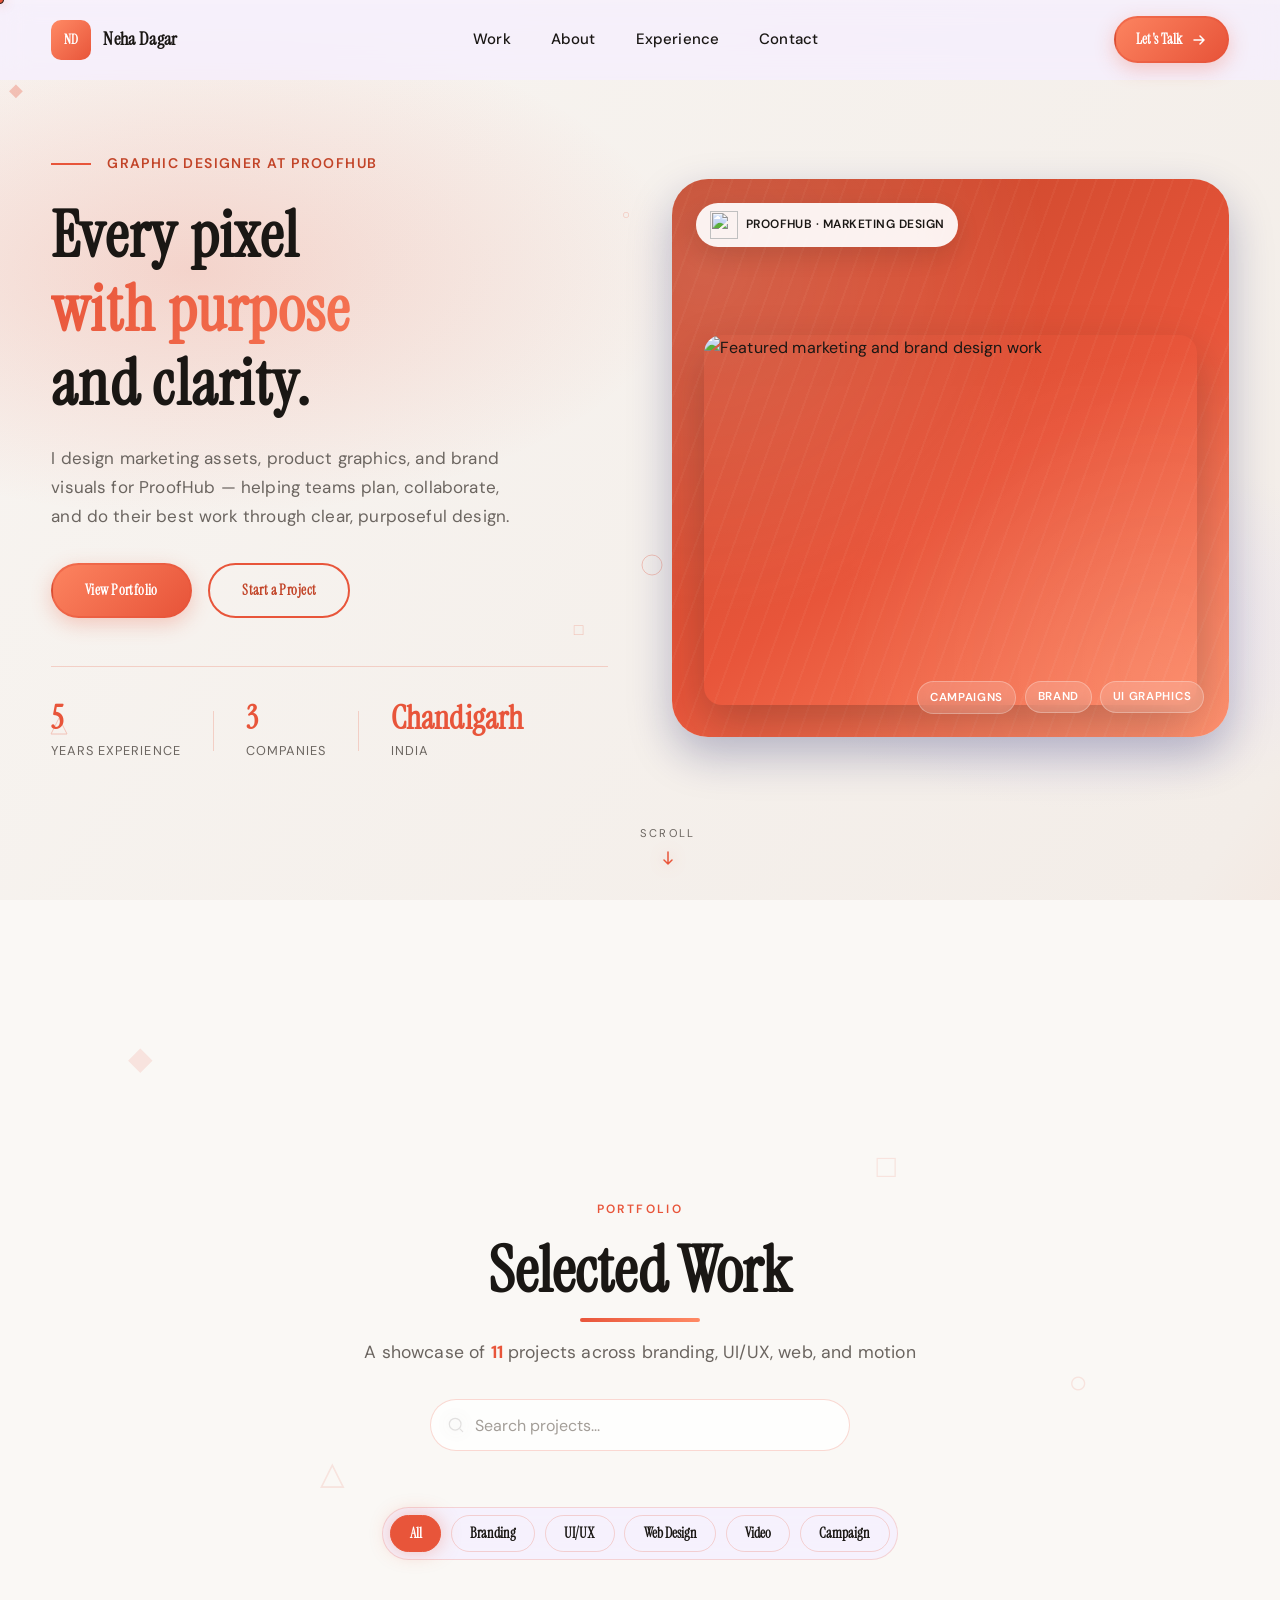
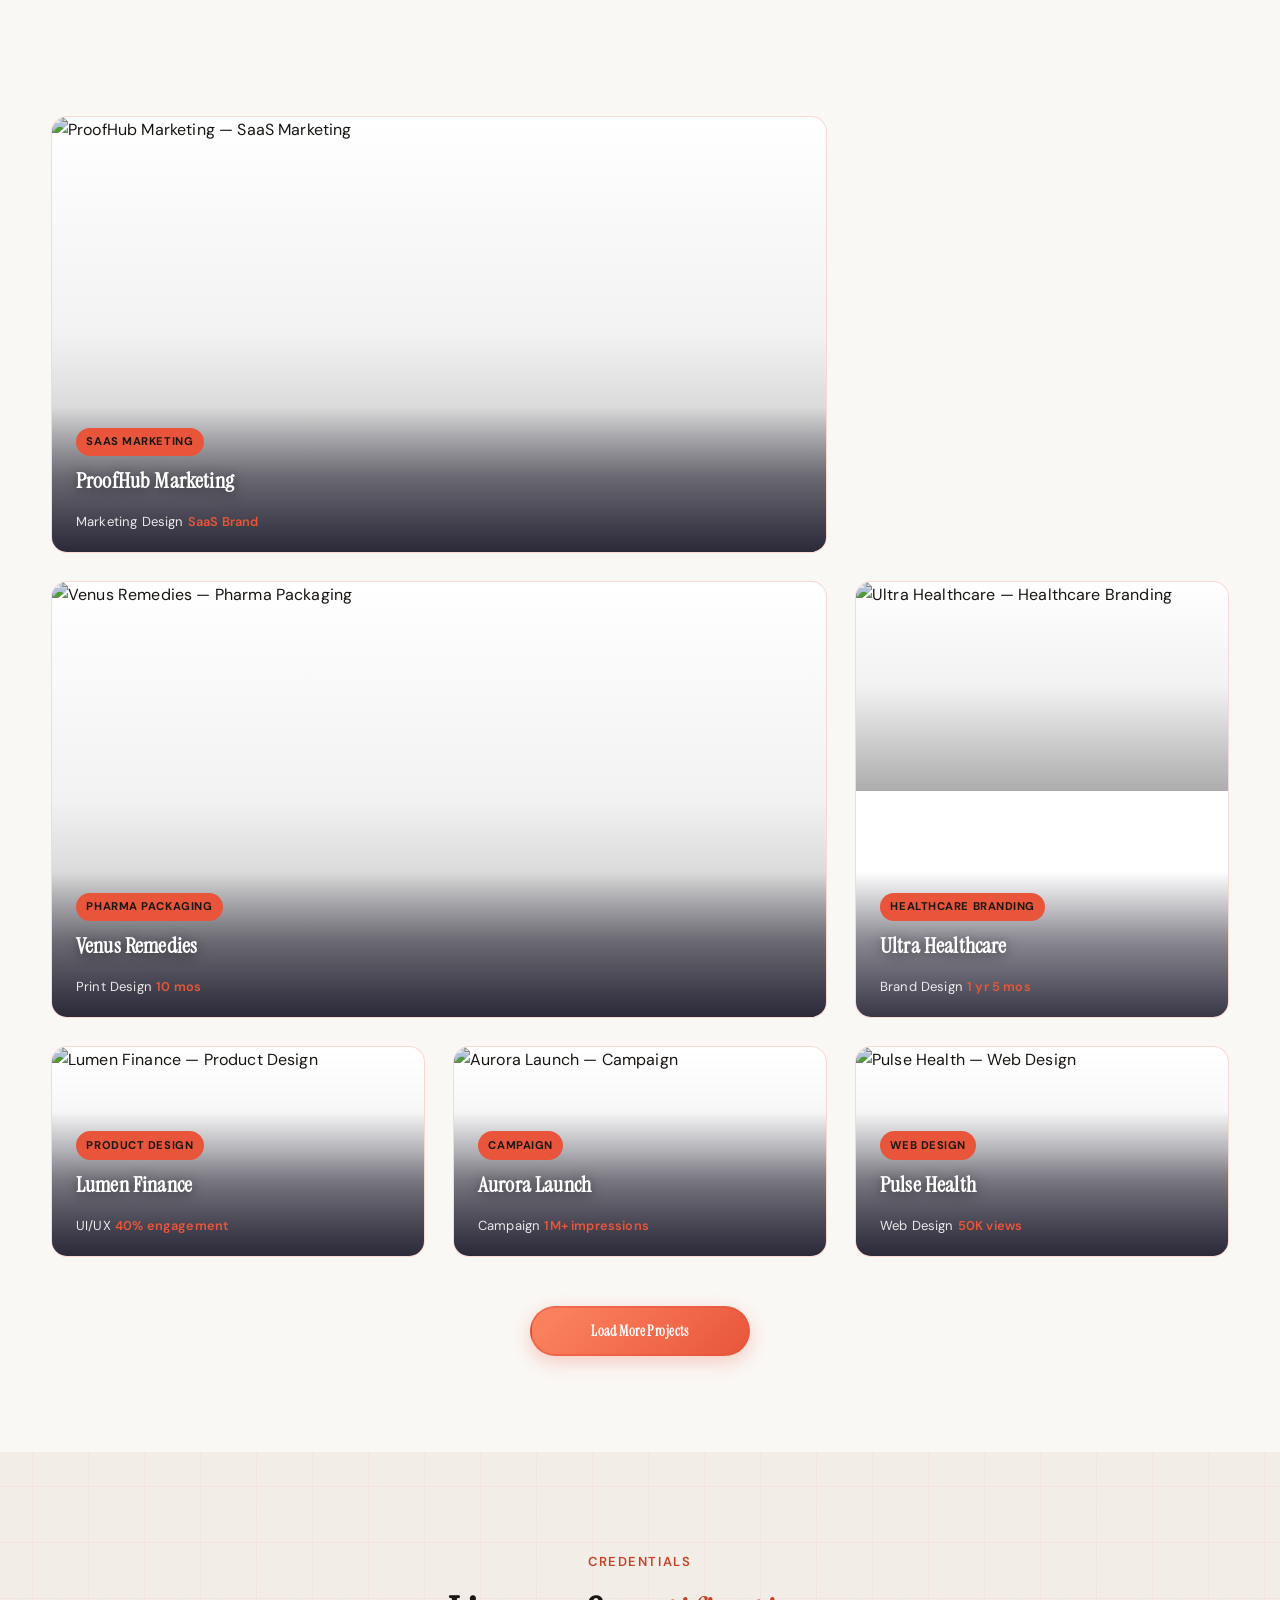
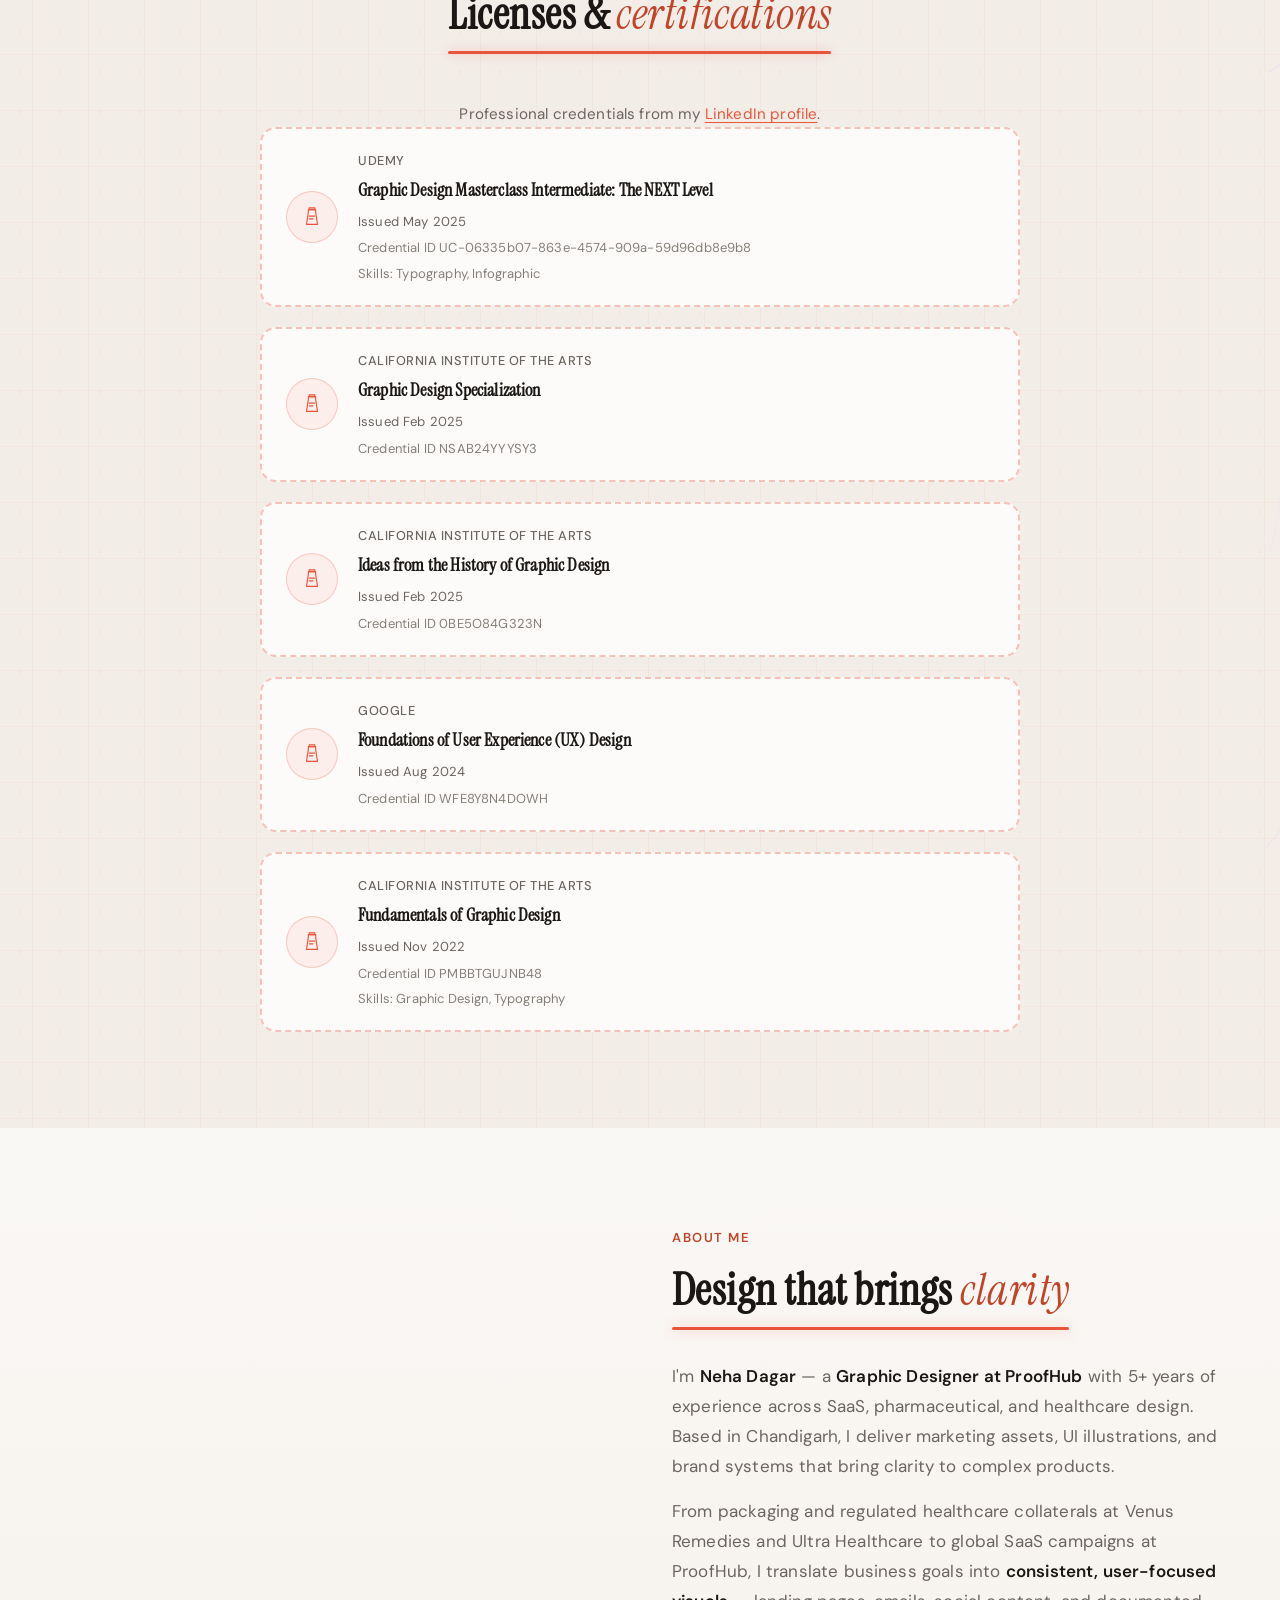
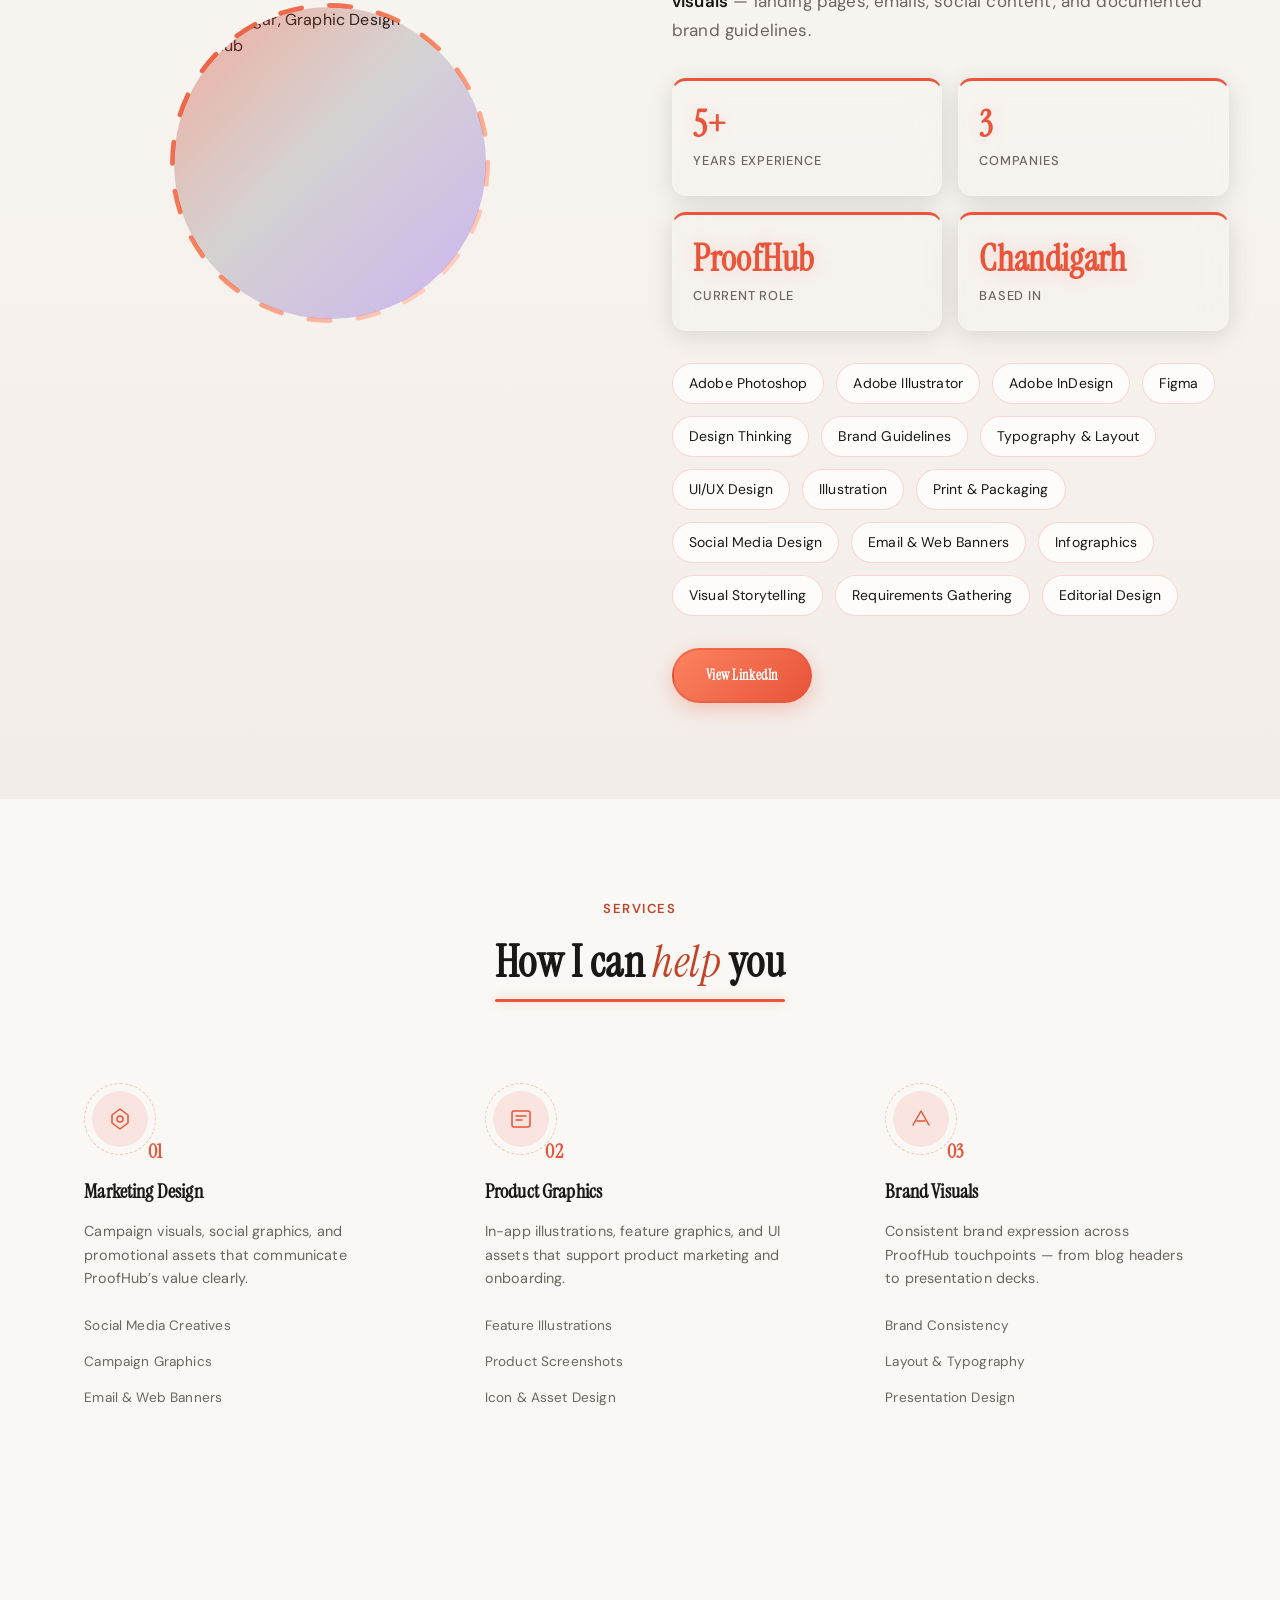
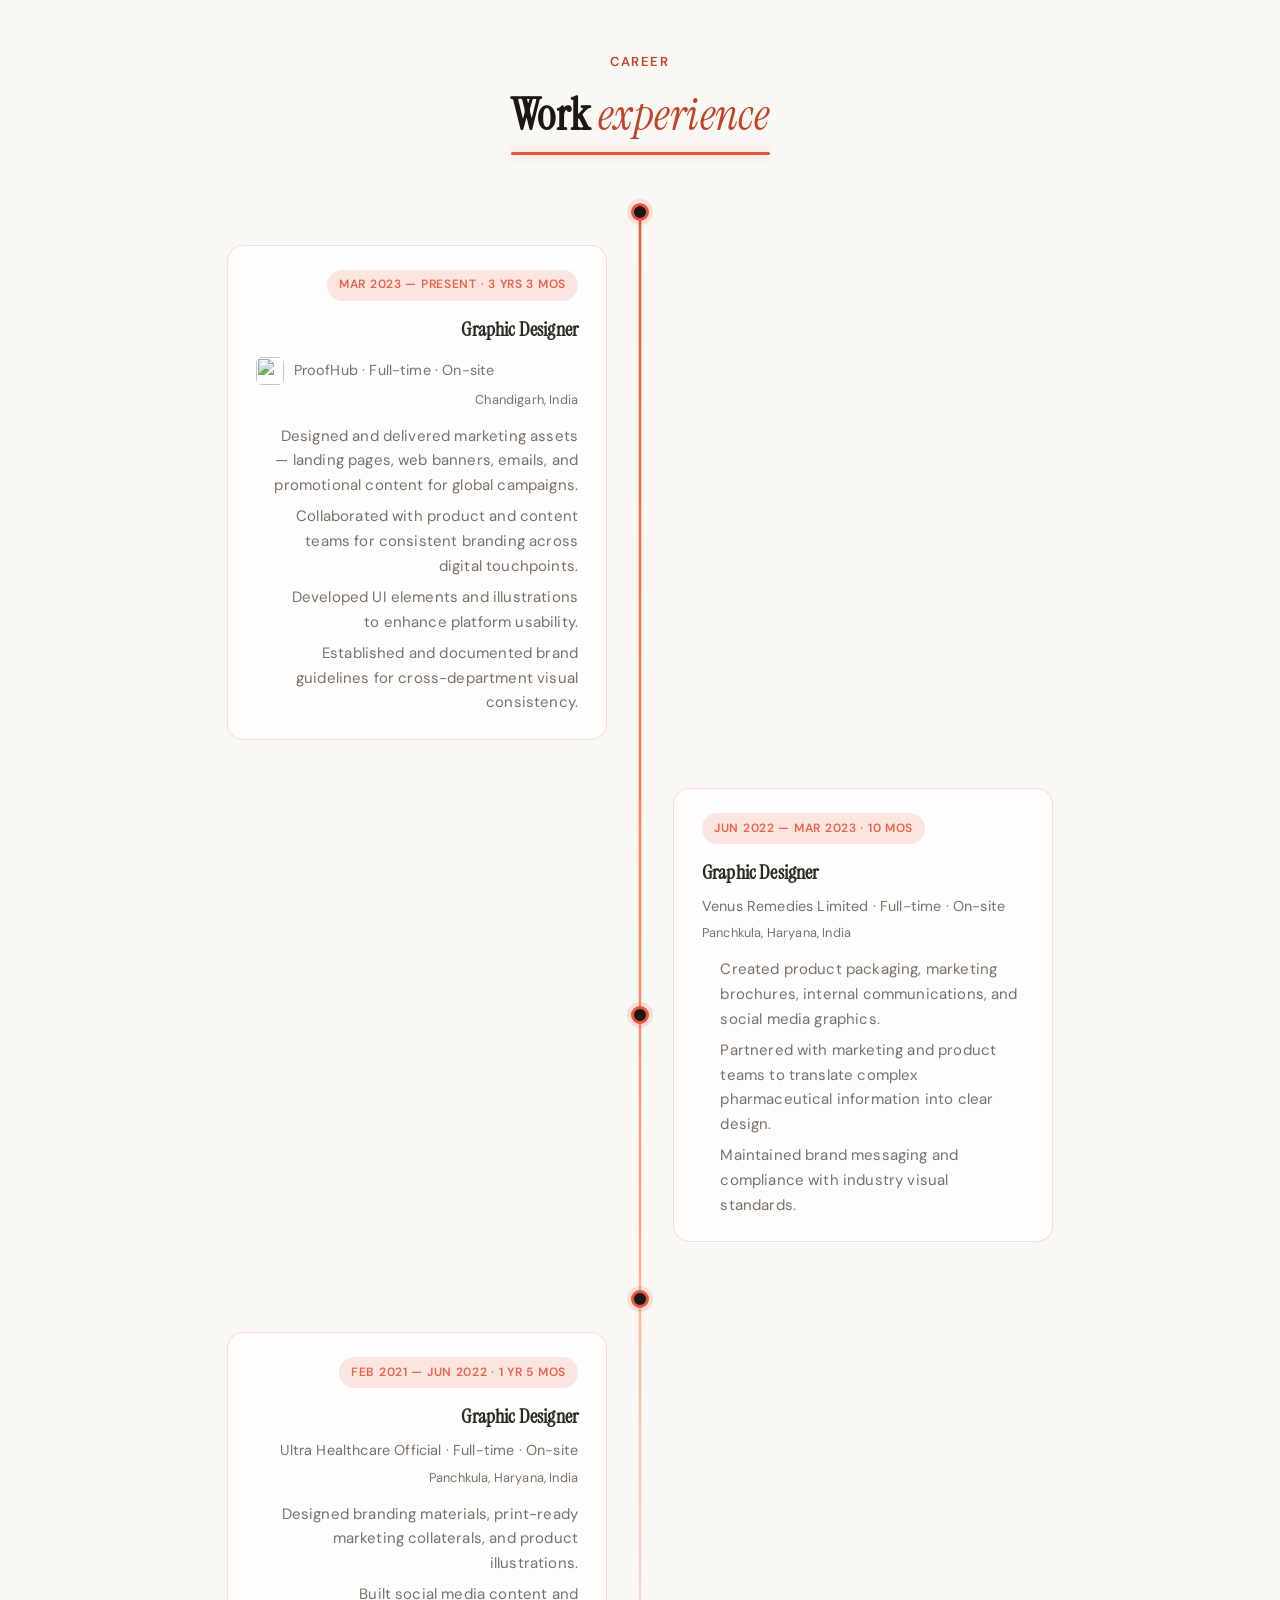
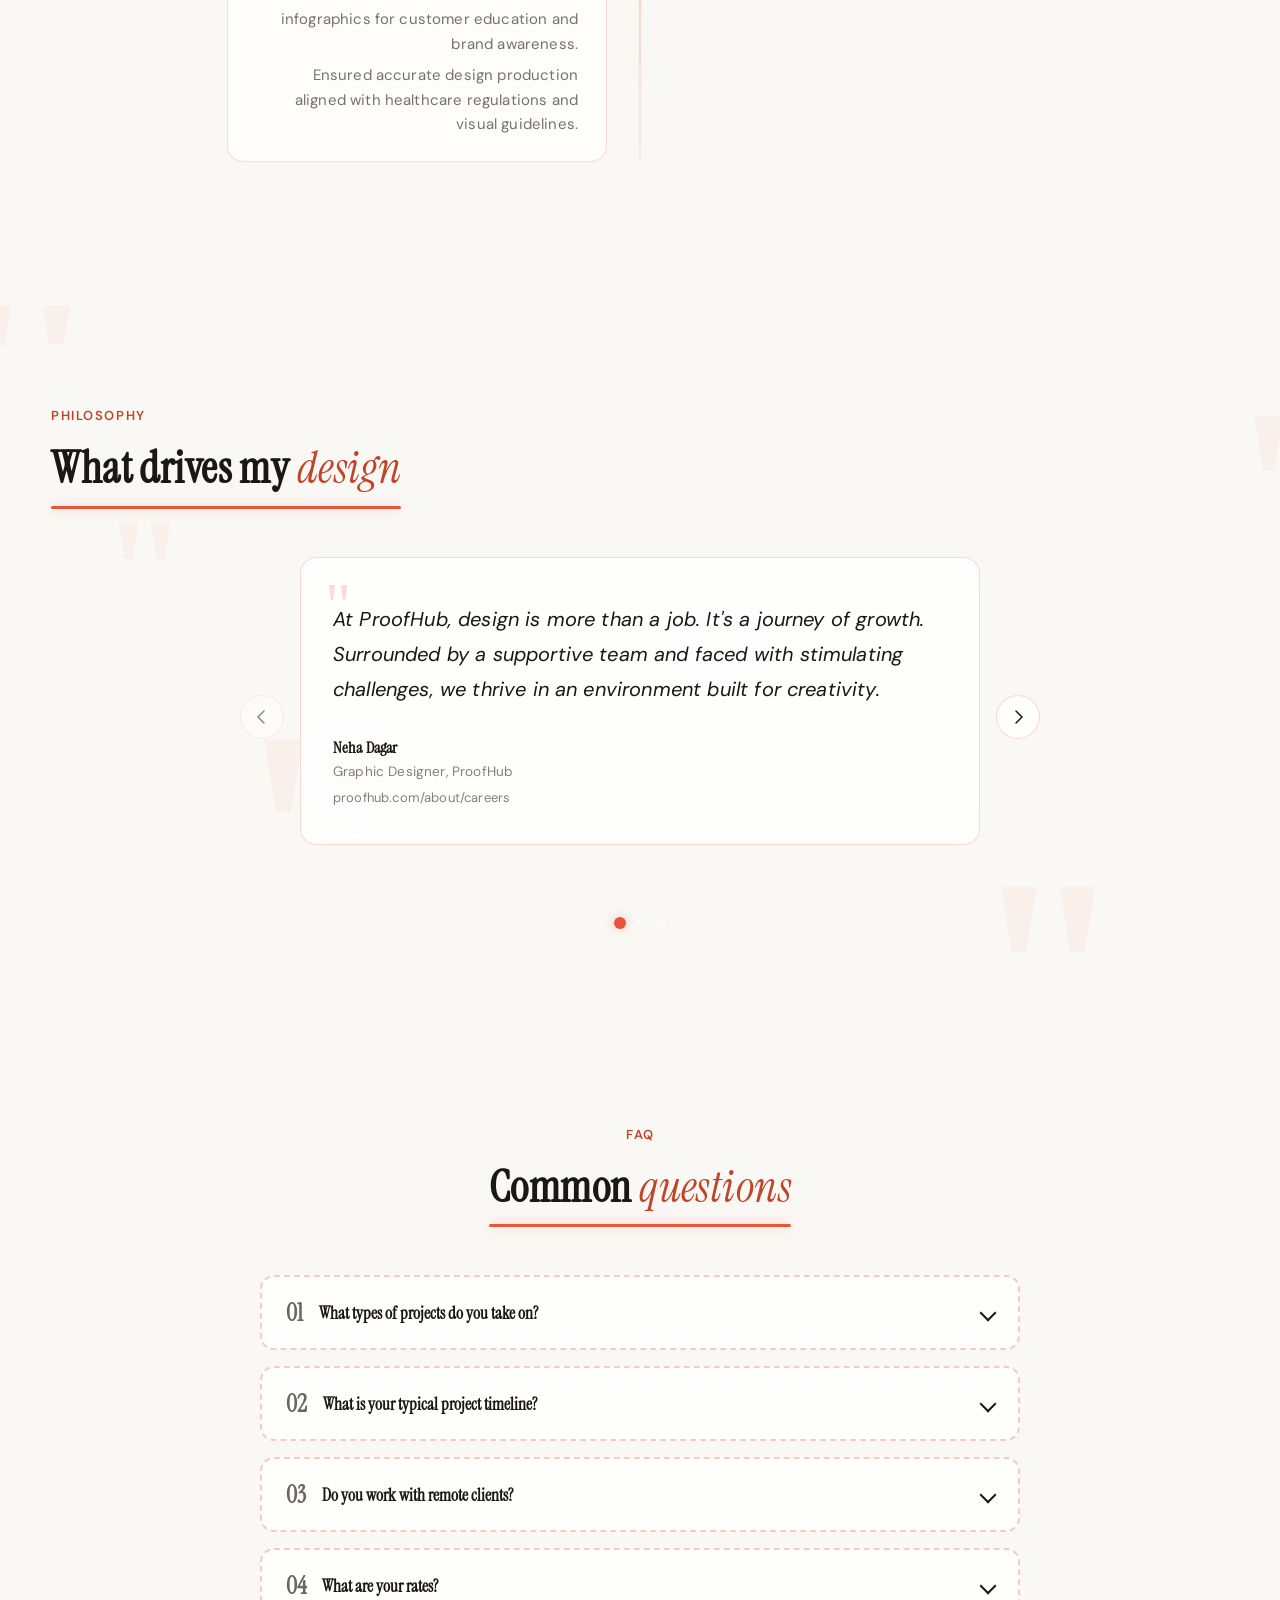
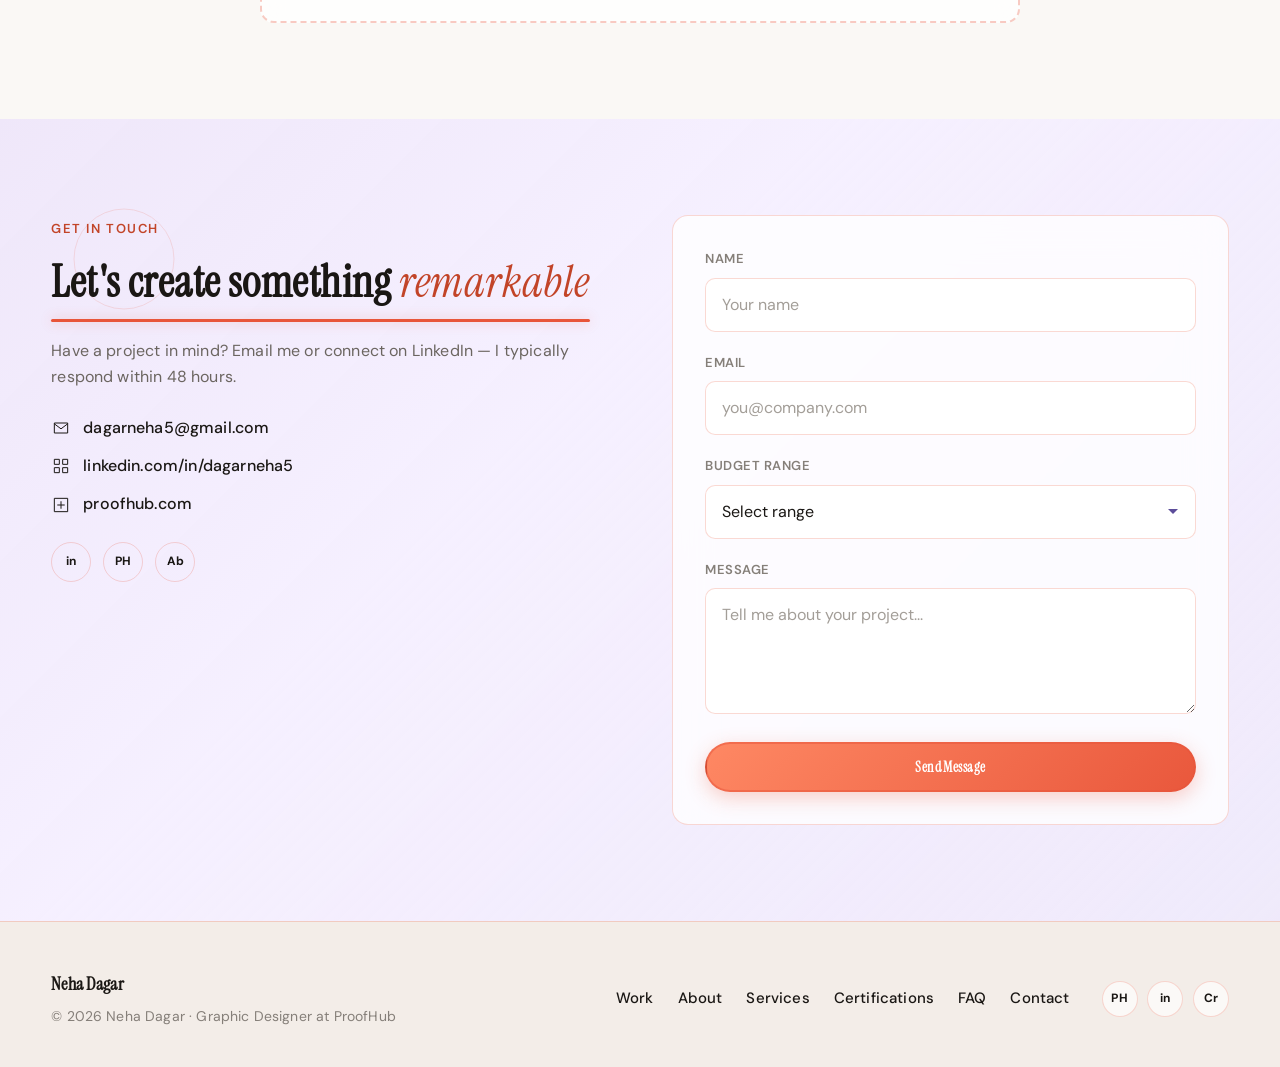
==== commit 0434237a: "Apply Option A coral theme and portfolio improvements - Switch to Warm Coral & Charcoal palette via " ====
--- a/index.html
+++ b/index.html
@@ -7,7 +7,7 @@
   <title>Neha Dagar — Graphic Designer</title>
   <link rel="preconnect" href="https://fonts.googleapis.com" />
   <link rel="preconnect" href="https://fonts.gstatic.com" crossorigin />
-  <link href="https://fonts.googleapis.com/css2?family=Inter:wght@400;500;600;700&family=Montserrat:wght@300;400;500;600;700&family=Sora:wght@500;600;700;800&display=swap" rel="stylesheet" />
+  <link href="https://fonts.googleapis.com/css2?family=DM+Sans:ital,opsz,wght@0,9..40,400;0,9..40,500;0,9..40,600;0,9..40,700;1,9..40,400&family=Instrument+Serif:ital@0;1&display=swap" rel="stylesheet" />
   <link rel="stylesheet" href="styles.css" />
 </head>
 <body class="projects-page">
@@ -34,14 +34,14 @@
     <svg class="ambient-shape shape-1" viewBox="0 0 200 200">
       <defs>
         <linearGradient id="grad1" x1="0%" y1="0%" x2="100%" y2="100%">
-          <stop offset="0%" stop-color="#a594f9" stop-opacity="0.35" />
-          <stop offset="100%" stop-color="#f5efff" stop-opacity="0" />
+          <stop offset="0%" stop-color="#e8553a" stop-opacity="0.35" />
+          <stop offset="100%" stop-color="#faf8f5" stop-opacity="0" />
         </linearGradient>
       </defs>
       <circle cx="100" cy="100" r="80" fill="url(#grad1)" />
     </svg>
     <svg class="ambient-shape shape-2" viewBox="0 0 300 300">
-      <path class="ambient-line" d="M20,150 Q150,20 280,150 T20,150" fill="none" stroke="#a594f9" stroke-width="1" />
+      <path class="ambient-line" d="M20,150 Q150,20 280,150 T20,150" fill="none" stroke="#e8553a" stroke-width="1" />
     </svg>
     <div class="ambient-grid"></div>
   </div>
@@ -55,12 +55,8 @@
 
       <ul class="nav-links" id="nav-links">
         <li><a href="#work" class="nav-link magnetic" data-cursor="hover">Work</a></li>
-        <li><a href="#certifications" class="nav-link magnetic" data-cursor="hover">Certifications</a></li>
         <li><a href="#about" class="nav-link magnetic" data-cursor="hover">About</a></li>
-        <li><a href="#services" class="nav-link magnetic" data-cursor="hover">Services</a></li>
         <li><a href="#experience" class="nav-link magnetic" data-cursor="hover">Experience</a></li>
-        <li><a href="#testimonials" class="nav-link magnetic" data-cursor="hover">Reviews</a></li>
-        <li><a href="#faq" class="nav-link magnetic" data-cursor="hover">FAQ</a></li>
         <li><a href="#contact" class="nav-link magnetic" data-cursor="hover">Contact</a></li>
       </ul>
 
@@ -138,9 +134,23 @@
         </div>
 
         <div class="hero-visual reveal" data-reveal data-parallax>
-          <div class="hero-blue-panel" aria-label="Animated portfolio showcase">
-            <div class="hero-falling-letters" data-falling-letters aria-hidden="true">
-              <p class="falling-word-line"></p>
+          <div class="hero-blue-panel hero-showcase" aria-label="Featured ProofHub marketing design">
+            <div class="hero-showcase-badge">
+              <img src="https://www.proofhub.com/wp-content/uploads/2026/04/Frame-3948.png" alt="" width="28" height="28" loading="eager" />
+              <span>ProofHub · Marketing Design</span>
+            </div>
+            <img
+              class="hero-showcase-img"
+              src="https://images.unsplash.com/photo-1611224923853-80b023f02dca?w=900&q=80"
+              alt="Featured marketing and brand design work"
+              loading="eager"
+              width="900"
+              height="600"
+            />
+            <div class="hero-showcase-tags">
+              <span>Campaigns</span>
+              <span>Brand</span>
+              <span>UI Graphics</span>
             </div>
           </div>
         </div>
@@ -253,9 +263,9 @@
             <svg class="about-profile-border" viewBox="0 0 220 220" aria-hidden="true">
               <defs>
                 <linearGradient id="aboutBorderGradient" x1="0%" y1="0%" x2="100%" y2="100%">
-                  <stop offset="0%" class="grad-stop-1" stop-color="#a594f9" />
-                  <stop offset="50%" class="grad-stop-2" stop-color="#cdc1ff" />
-                  <stop offset="100%" class="grad-stop-3" stop-color="#e5d9f2" />
+                  <stop offset="0%" class="grad-stop-1" stop-color="#e8553a" />
+                  <stop offset="50%" class="grad-stop-2" stop-color="#ff8a65" />
+                  <stop offset="100%" class="grad-stop-3" stop-color="#ffe8e2" />
                 </linearGradient>
               </defs>
               <circle
@@ -708,7 +718,7 @@
             <span class="btn-label">Send Message</span>
             <span class="btn-spinner" aria-hidden="true"></span>
           </button>
-          <p class="form-success" id="form-success" role="status" hidden>Thank you! Your message has been sent.</p>
+          <p class="form-success" id="form-success" role="status" hidden>Your email app should open with your message pre-filled.</p>
         </form>
       </div>
     </section>
@@ -724,6 +734,8 @@
         <a href="#work" class="footer-link magnetic" data-cursor="hover">Work</a>
         <a href="#about" class="footer-link magnetic" data-cursor="hover">About</a>
         <a href="#services" class="footer-link magnetic" data-cursor="hover">Services</a>
+        <a href="#certifications" class="footer-link magnetic" data-cursor="hover">Certifications</a>
+        <a href="#faq" class="footer-link magnetic" data-cursor="hover">FAQ</a>
         <a href="#contact" class="footer-link magnetic" data-cursor="hover">Contact</a>
       </nav>
       <div class="footer-social">
--- a/styles.css
+++ b/styles.css
@@ -1,38 +1,39 @@
 /* ============================================
-   DESIGN TOKENS — Color Hunt palette
-   e5d9f2 · f5efff · cdc1ff · a594f9
+   DESIGN TOKENS — Warm Coral & Charcoal (Option A)
    ============================================ */
 :root {
-  --palette-soft: #e5d9f2;
-  --palette-light: #f5efff;
-  --palette-mid: #cdc1ff;
-  --palette-accent: #a594f9;
-
-  --primary: #4a3f6b;
-  --primary-light: #6b5cad;
-  --primary-bg: #f5efff;
-  --primary-bg-alt: #e5d9f2;
-  --accent: #a594f9;
-  --accent-mid: #cdc1ff;
-  --accent-soft: #e5d9f2;
-  --accent-glow: rgba(165, 148, 249, 0.42);
-  --accent-rgb: 165, 148, 249;
+  --palette-soft: #f3ede8;
+  --palette-light: #faf8f5;
+  --palette-mid: #ffbcab;
+  --palette-accent: #e8553a;
+
+  --primary: #1a1714;
+  --primary-light: #3d3835;
+  --primary-bg: #faf8f5;
+  --primary-bg-alt: #f3ede8;
+  --accent: #e8553a;
+  --accent-mid: #ff8a65;
+  --accent-soft: #ffe8e2;
+  --accent-dark: #c24428;
+  --accent-glow: rgba(232, 85, 58, 0.35);
+  --accent-rgb: 232, 85, 58;
+  --primary-rgb: 26, 23, 20;
 
   --neutral-white: #ffffff;
-  --neutral-light: #f5efff;
-  --neutral-dark: #3d3556;
-  --text-dark: #2a2440;
-  --text-muted: #524b68;
-  --text-secondary: #6a6282;
-  --text-tertiary: #7d7594;
+  --neutral-light: #faf8f5;
+  --neutral-dark: #1a1714;
+  --text-dark: #1a1714;
+  --text-muted: #6b6560;
+  --text-secondary: #857f79;
+  --text-tertiary: #a39e98;
   --text-on-accent: #ffffff;
-  --accent-text: #5c4d9a;
-
-  --glass-bg: rgba(255, 255, 255, 0.72);
-  --glass-border: rgba(165, 148, 249, 0.28);
-
-  --font-headline: 'Sora', sans-serif;
-  --font-body: 'Inter', sans-serif;
+  --accent-text: #c24428;
+
+  --glass-bg: rgba(255, 255, 255, 0.78);
+  --glass-border: rgba(232, 85, 58, 0.22);
+
+  --font-headline: 'Instrument Serif', Georgia, serif;
+  --font-body: 'DM Sans', sans-serif;
   --ease-out-expo: cubic-bezier(0.16, 1, 0.3, 1);
   --ease-in-out: cubic-bezier(0.65, 0, 0.35, 1);
   --ease-hero: cubic-bezier(0.22, 1, 0.36, 1);
@@ -40,17 +41,17 @@
   --header-height-compact: 64px;
   --editorial-bg: #ececec;
   --editorial-line: #1a1a1a;
-  --editorial-blue: #8b79dd;
+  --editorial-blue: var(--accent);
   --font-editorial: 'Montserrat', var(--font-body);
   --container: min(1200px, 92vw);
-  --shadow-sm: 0 4px 20px rgba(74, 63, 107, 0.08);
-  --shadow-hover: 0 12px 40px rgba(165, 148, 249, 0.22);
+  --shadow-sm: 0 4px 20px rgba(var(--primary-rgb), 0.08);
+  --shadow-hover: 0 12px 40px rgba(var(--accent-rgb), 0.22);
   --section-title-duration: 700ms;
   --section-underline-delay: 200ms;
   --section-underline-duration: 600ms;
   --section-sub-delay: 200ms;
-  --gold: #a594f9;
-  --gold-glow: rgba(165, 148, 249, 0.45);
+  --gold: var(--accent);
+  --gold-glow: rgba(var(--accent-rgb), 0.45);
   --ease-smooth: cubic-bezier(0.4, 0, 0.2, 1);
 }
 
@@ -87,9 +88,8 @@
   cursor: auto;
 }
 
-/* Temporary: disable custom cursor and use system cursor */
-.cursor {
-  display: none !important;
+@media (pointer: fine) and (min-width: 769px) {
+  body.loaded { cursor: none; }
 }
 
 @media (pointer: coarse), (max-width: 768px) {
@@ -111,9 +111,9 @@
 ul { list-style: none; }
 
 em {
-  font-style: normal;
+  font-style: italic;
   color: var(--accent-text);
-  font-weight: 600;
+  font-weight: 400;
 }
 
 .container {
@@ -309,8 +309,8 @@
   position: absolute;
   inset: 0;
   background-image:
-    linear-gradient(rgba(165, 148, 249, 0.06) 1px, transparent 1px),
-    linear-gradient(90deg, rgba(165, 148, 249, 0.06) 1px, transparent 1px);
+    linear-gradient(rgba(var(--accent-rgb), 0.06) 1px, transparent 1px),
+    linear-gradient(90deg, rgba(var(--accent-rgb), 0.06) 1px, transparent 1px);
   background-size: 60px 60px;
   mask-image: radial-gradient(ellipse 80% 60% at 50% 50%, black, transparent);
 }
@@ -396,7 +396,7 @@
 
 /* Primary CTA */
 .btn-primary {
-  background: linear-gradient(135deg, var(--accent-mid) 0%, var(--accent) 55%, #8b7ae8 100%);
+  background: linear-gradient(135deg, var(--accent-mid) 0%, var(--accent) 55%, var(--accent-dark) 100%);
   background-size: 200% 200%;
   background-position: 0% 50%;
   color: var(--neutral-white);
@@ -418,8 +418,8 @@
 .btn-primary:hover {
   transform: translateY(-3px);
   background-position: 100% 50%;
-  box-shadow: 0 20px 40px rgba(165, 148, 249, 0.3);
-  border-color: rgba(165, 148, 249, 0.75);
+  box-shadow: 0 20px 40px rgba(var(--accent-rgb), 0.3);
+  border-color: rgba(var(--accent-rgb), 0.75);
 }
 
 .btn-primary:hover .btn-label {
@@ -447,12 +447,12 @@
 
 @keyframes btnPulseGlow {
   0%, 100% {
-    box-shadow: 0 6px 20px rgba(165, 148, 249, 0.2);
+    box-shadow: 0 6px 20px rgba(var(--accent-rgb), 0.2);
   }
   50% {
     box-shadow:
-      0 0 32px rgba(165, 148, 249, 0.55),
-      0 20px 40px rgba(165, 148, 249, 0.35);
+      0 0 32px rgba(var(--accent-rgb), 0.55),
+      0 20px 40px rgba(var(--accent-rgb), 0.35);
   }
 }
 
@@ -481,7 +481,7 @@
   background: var(--accent);
   color: var(--neutral-white);
   border-color: var(--accent);
-  box-shadow: 0 12px 32px rgba(165, 148, 249, 0.25);
+  box-shadow: 0 12px 32px rgba(var(--accent-rgb), 0.25);
 }
 
 .btn-ghost:hover .btn-label {
@@ -522,7 +522,7 @@
 }
 
 .btn-primary .ripple {
-  background: rgba(165, 148, 249, 0.5);
+  background: rgba(var(--accent-rgb), 0.5);
 }
 
 .btn-ghost .ripple {
@@ -563,7 +563,7 @@
   background: rgba(255, 255, 255, 0.94);
   backdrop-filter: blur(20px);
   -webkit-backdrop-filter: blur(20px);
-  box-shadow: 0 4px 24px rgba(74, 63, 107, 0.1);
+  box-shadow: 0 4px 24px rgba(var(--primary-rgb), 0.1);
   border-bottom-color: var(--glass-border);
 }
 
@@ -804,11 +804,11 @@
   inset: -40%;
   background: linear-gradient(
     125deg,
-    #f5efff 0%,
-    #e5d9f2 25%,
-    #cdc1ff 50%,
-    #e5d9f2 75%,
-    #f5efff 100%
+    var(--palette-light) 0%,
+    var(--palette-soft) 25%,
+    var(--accent-mid) 50%,
+    var(--palette-soft) 75%,
+    var(--palette-light) 100%
   );
   background-size: 300% 300%;
   animation: heroGradientMove 24s ease-in-out infinite;
@@ -825,7 +825,7 @@
   position: absolute;
   inset: 0;
   background:
-    radial-gradient(ellipse 70% 50% at 15% 30%, rgba(165, 148, 249, 0.2), transparent 55%),
+    radial-gradient(ellipse 70% 50% at 15% 30%, rgba(var(--accent-rgb), 0.2), transparent 55%),
     radial-gradient(ellipse 50% 40% at 85% 70%, rgba(205, 193, 255, 0.25), transparent 50%);
   animation: meshDrift 16s ease-in-out infinite alternate;
 }
@@ -1113,7 +1113,7 @@
   background: linear-gradient(
     160deg,
     rgba(26, 26, 46, 0.3) 0%,
-    rgba(165, 148, 249, 0.15) 50%,
+    rgba(var(--accent-rgb), 0.15) 50%,
     rgba(26, 26, 46, 0.7) 100%
   );
   z-index: 1;
@@ -1374,7 +1374,7 @@
 
   .award-badge {
     animation: none !important;
-    box-shadow: 0 0 12px rgba(165, 148, 249, 0.35);
+    box-shadow: 0 0 12px rgba(var(--accent-rgb), 0.35);
   }
 
   .testimonials-quote {
@@ -1596,10 +1596,10 @@
   opacity: 0.08;
   background: linear-gradient(
     135deg,
-    #a594f9 0%,
-    #cdc1ff 35%,
-    #e5d9f2 65%,
-    #f5efff 100%
+    var(--accent) 0%,
+    var(--accent-mid) 35%,
+    var(--palette-soft) 65%,
+    var(--palette-light) 100%
   );
   background-size: 300% 300%;
   animation:
@@ -1743,7 +1743,7 @@
   background: linear-gradient(
     90deg,
     transparent,
-    rgba(165, 148, 249, 0.45),
+    rgba(var(--accent-rgb), 0.45),
     transparent
   );
 }
@@ -1776,7 +1776,7 @@
   color: var(--accent-text);
   background: rgba(26, 26, 46, 0.85);
   backdrop-filter: blur(8px);
-  border: 1px solid rgba(165, 148, 249, 0.4);
+  border: 1px solid rgba(var(--accent-rgb), 0.4);
   border-radius: 50px;
   opacity: 0;
   transform: rotate(-14deg) scale(0.85);
@@ -1801,10 +1801,10 @@
 @keyframes workBadgePulse {
   0%, 100% {
     background: rgba(26, 26, 46, 0.85);
-    border-color: rgba(165, 148, 249, 0.4);
+    border-color: rgba(var(--accent-rgb), 0.4);
   }
   50% {
-    background: rgba(165, 148, 249, 0.25);
+    background: rgba(var(--accent-rgb), 0.25);
     border-color: var(--accent);
     box-shadow: 0 0 16px var(--accent-glow);
   }
@@ -1866,7 +1866,7 @@
   background: linear-gradient(135deg, var(--accent-mid) 0%, var(--accent) 100%);
   background-size: 200% 200%;
   background-position: 0% 50%;
-  border: 2px solid rgba(165, 148, 249, 0.5);
+  border: 2px solid rgba(var(--accent-rgb), 0.5);
   border-radius: 50px;
   opacity: 0;
   transform: translateY(20px);
@@ -1889,7 +1889,7 @@
   background-position: 100% 50%;
   color: var(--neutral-white);
   transform: translateY(-3px);
-  box-shadow: 0 12px 32px rgba(165, 148, 249, 0.35);
+  box-shadow: 0 12px 32px rgba(var(--accent-rgb), 0.35);
 }
 
 .work-cta-wrap {
@@ -1905,7 +1905,7 @@
   padding: 14px 32px;
   color: var(--primary);
   background: var(--glass-bg);
-  border: 2px solid rgba(165, 148, 249, 0.35);
+  border: 2px solid rgba(var(--accent-rgb), 0.35);
   transition:
     background 300ms ease,
     border-color 300ms ease,
@@ -1935,10 +1935,10 @@
 }
 
 .btn-portfolio:hover {
-  background: rgba(165, 148, 249, 0.18);
+  background: rgba(var(--accent-rgb), 0.18);
   border-color: var(--accent);
   transform: translateY(-2px);
-  box-shadow: 0 12px 32px rgba(165, 148, 249, 0.2);
+  box-shadow: 0 12px 32px rgba(var(--accent-rgb), 0.2);
 }
 
 .btn-portfolio:hover .btn-arrow {
@@ -1978,8 +1978,8 @@
   width: 200%;
   height: 200%;
   background-image:
-    linear-gradient(rgba(165, 148, 249, 0.05) 1px, transparent 1px),
-    linear-gradient(90deg, rgba(165, 148, 249, 0.05) 1px, transparent 1px);
+    linear-gradient(rgba(var(--accent-rgb), 0.05) 1px, transparent 1px),
+    linear-gradient(90deg, rgba(var(--accent-rgb), 0.05) 1px, transparent 1px);
   background-size: 56px 56px;
   animation: awardsGridMove 24s linear infinite;
 }
@@ -1996,7 +1996,7 @@
 .awards-pattern-dots {
   position: absolute;
   inset: 0;
-  background-image: radial-gradient(circle, rgba(165, 148, 249, 0.12) 1.5px, transparent 1.5px);
+  background-image: radial-gradient(circle, rgba(var(--accent-rgb), 0.12) 1.5px, transparent 1.5px);
   background-size: 40px 40px;
   animation: awardsDotsShift 12s ease-in-out infinite alternate;
   opacity: 0.5;
@@ -2114,7 +2114,7 @@
   background: var(--glass-bg);
   backdrop-filter: blur(12px);
   -webkit-backdrop-filter: blur(12px);
-  border: 2px dashed rgba(165, 148, 249, 0.35);
+  border: 2px dashed rgba(var(--accent-rgb), 0.35);
   opacity: 0;
   transform: translateX(-28px);
   transition:
@@ -2143,7 +2143,7 @@
 
 @keyframes awardBorderColor {
   0%, 100% {
-    border-color: rgba(165, 148, 249, 0.45);
+    border-color: rgba(var(--accent-rgb), 0.45);
   }
   33% {
     border-color: rgba(205, 193, 255, 0.55);
@@ -2158,7 +2158,7 @@
   border-style: solid;
   border-color: var(--accent);
   box-shadow:
-    0 12px 40px rgba(74, 63, 107, 0.1),
+    0 12px 40px rgba(var(--primary-rgb), 0.1),
     0 0 28px var(--accent-glow);
 }
 
@@ -2172,8 +2172,8 @@
   height: 3.25rem;
   border-radius: 50%;
   color: var(--accent);
-  background: rgba(165, 148, 249, 0.08);
-  border: 1px solid rgba(165, 148, 249, 0.25);
+  background: rgba(var(--accent-rgb), 0.08);
+  border: 1px solid rgba(var(--accent-rgb), 0.25);
   animation:
     awardBadgeSpin 30s linear infinite,
     awardBadgeGlow 2s ease-in-out infinite;
@@ -2193,19 +2193,19 @@
 
 @keyframes awardBadgeGlow {
   0%, 100% {
-    box-shadow: 0 0 8px rgba(165, 148, 249, 0.25);
+    box-shadow: 0 0 8px rgba(var(--accent-rgb), 0.25);
   }
   50% {
-    box-shadow: 0 0 20px rgba(165, 148, 249, 0.55);
+    box-shadow: 0 0 20px rgba(var(--accent-rgb), 0.55);
   }
 }
 
 @keyframes awardBadgeGlowStrong {
   0%, 100% {
-    box-shadow: 0 0 14px rgba(165, 148, 249, 0.45);
+    box-shadow: 0 0 14px rgba(var(--accent-rgb), 0.45);
   }
   50% {
-    box-shadow: 0 0 32px rgba(165, 148, 249, 0.85);
+    box-shadow: 0 0 32px rgba(var(--accent-rgb), 0.85);
   }
 }
 
@@ -2373,7 +2373,7 @@
   pointer-events: none;
   background: linear-gradient(
     135deg,
-    rgba(165, 148, 249, 0.45) 0%,
+    rgba(var(--accent-rgb), 0.45) 0%,
     rgba(26, 26, 46, 0.15) 45%,
     rgba(139, 92, 246, 0.4) 100%
   );
@@ -2489,7 +2489,7 @@
   border-top-color: var(--accent-mid);
   box-shadow:
     0 12px 40px rgba(0, 0, 0, 0.25),
-    0 0 24px rgba(165, 148, 249, 0.2);
+    0 0 24px rgba(var(--accent-rgb), 0.2);
 }
 
 .stat-box-num {
@@ -2500,7 +2500,7 @@
   color: var(--accent);
   line-height: 1.1;
   margin-bottom: 0.35rem;
-  text-shadow: 0 0 20px rgba(165, 148, 249, 0.2);
+  text-shadow: 0 0 20px rgba(var(--accent-rgb), 0.2);
 }
 
 .stat-box-label {
@@ -2597,9 +2597,9 @@
 
 .service-card:hover {
   transform: translateY(-12px);
-  background: rgba(165, 148, 249, 0.1);
-  border-color: rgba(165, 148, 249, 0.25);
-  box-shadow: 0 0 30px rgba(165, 148, 249, 0.2);
+  background: rgba(var(--accent-rgb), 0.1);
+  border-color: rgba(var(--accent-rgb), 0.25);
+  box-shadow: 0 0 30px rgba(var(--accent-rgb), 0.2);
 }
 
 .service-card:hover::before {
@@ -2623,7 +2623,7 @@
   position: absolute;
   inset: 0;
   border-radius: 50%;
-  border: 1px dashed rgba(165, 148, 249, 0.35);
+  border: 1px dashed rgba(var(--accent-rgb), 0.35);
   animation: serviceRingRotate 20s linear infinite;
 }
 
@@ -2640,7 +2640,7 @@
   position: absolute;
   inset: 8px;
   border-radius: 50%;
-  background: rgba(165, 148, 249, 0.12);
+  background: rgba(var(--accent-rgb), 0.12);
   animation: iconBgPulse 2s ease-in-out infinite;
 }
 
@@ -3115,7 +3115,7 @@
   border-radius: 50%;
   background: var(--primary);
   border: 3px solid var(--accent);
-  box-shadow: 0 0 0 4px rgba(165, 148, 249, 0.15);
+  box-shadow: 0 0 0 4px rgba(var(--accent-rgb), 0.15);
   z-index: 2;
   transform: scale(0.5);
   opacity: 0.7;
@@ -3178,7 +3178,7 @@
 .timeline-card:hover {
   transform: scale(1.05);
   opacity: 1;
-  box-shadow: 0 16px 48px rgba(74, 63, 107, 0.12), 0 0 24px var(--accent-glow);
+  box-shadow: 0 16px 48px rgba(var(--primary-rgb), 0.12), 0 0 24px var(--accent-glow);
   background: rgba(255, 255, 255, 0.92);
 }
 
@@ -3195,7 +3195,7 @@
   text-transform: uppercase;
   padding: 0.35rem 0.75rem;
   border-radius: 999px;
-  background: rgba(165, 148, 249, 0.15);
+  background: rgba(var(--accent-rgb), 0.15);
   color: var(--accent);
   margin-bottom: 0.75rem;
   transition: box-shadow 300ms ease;
@@ -3354,7 +3354,7 @@
 
 .testimonial-card:hover {
   transform: scale(1.02) translateY(-6px);
-  box-shadow: 0 20px 50px rgba(74, 63, 107, 0.12), 0 0 32px var(--accent-glow);
+  box-shadow: 0 20px 50px rgba(var(--primary-rgb), 0.12), 0 0 32px var(--accent-glow);
   background: rgba(255, 255, 255, 0.92);
 }
 
@@ -3392,7 +3392,7 @@
 .testimonial-stars .star {
   width: 20px;
   height: 20px;
-  background: rgba(165, 148, 249, 0.25);
+  background: rgba(var(--accent-rgb), 0.25);
   clip-path: polygon(50% 0%, 61% 35%, 98% 35%, 68% 57%, 79% 91%, 50% 70%, 21% 91%, 32% 57%, 2% 35%, 39% 35%);
   transform: scale(0.8);
   opacity: 0.4;
@@ -3554,7 +3554,7 @@
   border-radius: 14px;
   background: var(--glass-bg);
   backdrop-filter: blur(12px);
-  border: 2px dashed rgba(165, 148, 249, 0.3);
+  border: 2px dashed rgba(var(--accent-rgb), 0.3);
   opacity: 0;
   transform: translateY(20px);
 }
@@ -3579,7 +3579,7 @@
 }
 
 @keyframes faqBorderSpin {
-  0%, 100% { border-color: rgba(165, 148, 249, 0.35); }
+  0%, 100% { border-color: rgba(var(--accent-rgb), 0.35); }
   33% { border-color: rgba(139, 92, 246, 0.4); }
   66% { border-color: rgba(0, 229, 192, 0.35); }
 }
@@ -3604,7 +3604,7 @@
 
 .faq-question:hover {
   color: var(--accent-text);
-  background: rgba(165, 148, 249, 0.05);
+  background: rgba(var(--accent-rgb), 0.05);
 }
 
 .faq-question:hover .faq-q-text {
@@ -3990,14 +3990,14 @@
 .form-group input:hover,
 .form-group textarea:hover {
   background: #ffffff;
-  box-shadow: 0 4px 16px rgba(74, 63, 107, 0.08);
+  box-shadow: 0 4px 16px rgba(var(--primary-rgb), 0.08);
 }
 
 .form-group input:focus,
 .form-group select:focus,
 .form-group textarea:focus {
   border-width: 2px;
-  box-shadow: 0 0 10px rgba(165, 148, 249, 0.2);
+  box-shadow: 0 0 10px rgba(var(--accent-rgb), 0.2);
 }
 
 .form-group input:focus::placeholder,
@@ -4589,7 +4589,7 @@
   padding: 0.45rem;
   border-radius: 999px;
   background: rgba(245, 239, 255, 0.75);
-  border: 1px solid rgba(165, 148, 249, 0.2);
+  border: 1px solid rgba(var(--accent-rgb), 0.2);
   backdrop-filter: blur(8px);
   -webkit-backdrop-filter: blur(8px);
 }
@@ -4633,7 +4633,7 @@
 }
 
 .projects-filter:hover:not(.active) {
-  background: rgba(165, 148, 249, 0.12);
+  background: rgba(var(--accent-rgb), 0.12);
   border-color: var(--accent);
   color: var(--accent-text);
 }
@@ -4665,7 +4665,7 @@
   text-align: center;
   padding: 1.5rem 1rem;
   border-radius: 16px;
-  background: rgba(165, 148, 249, 0.06);
+  background: rgba(var(--accent-rgb), 0.06);
   border: 1px solid var(--glass-border);
   opacity: 0;
   transform: translateY(24px);
@@ -4817,7 +4817,7 @@
 }
 
 .project-card-overlay--accent {
-  background: linear-gradient(to top, rgba(165, 148, 249, 0.25), transparent 60%);
+  background: linear-gradient(to top, rgba(var(--accent-rgb), 0.25), transparent 60%);
   opacity: 0;
 }
 
@@ -4830,7 +4830,7 @@
 .project-card:hover,
 .project-card:focus-visible {
   transform: translateY(-12px);
-  box-shadow: 0 20px 40px rgba(165, 148, 249, 0.3);
+  box-shadow: 0 20px 40px rgba(var(--accent-rgb), 0.3);
 }
 
 .project-card:hover .project-card-overlay--dark,
@@ -4954,8 +4954,8 @@
   align-items: center;
   justify-content: center;
   min-height: 280px;
-  background: linear-gradient(135deg, rgba(165, 148, 249, 0.15), rgba(139, 92, 246, 0.15));
-  border: 2px dashed rgba(165, 148, 249, 0.4);
+  background: linear-gradient(135deg, rgba(var(--accent-rgb), 0.15), rgba(139, 92, 246, 0.15));
+  border: 2px dashed rgba(var(--accent-rgb), 0.4);
   cursor: default;
   grid-column: span 1;
 }
@@ -5014,7 +5014,7 @@
 /* ---------- Bottom CTA ---------- */
 .projects-cta {
   padding: 5rem 0;
-  background: linear-gradient(180deg, transparent, rgba(165, 148, 249, 0.06));
+  background: linear-gradient(180deg, transparent, rgba(var(--accent-rgb), 0.06));
   text-align: center;
 }
 
@@ -5252,7 +5252,7 @@
   text-align: center;
   padding: 1.25rem;
   border-radius: 12px;
-  background: rgba(165, 148, 249, 0.08);
+  background: rgba(var(--accent-rgb), 0.08);
   border: 1px solid var(--glass-border);
 }
 
@@ -5357,7 +5357,7 @@
 }
 
 .modal-next-project:hover {
-  background: rgba(165, 148, 249, 0.06);
+  background: rgba(var(--accent-rgb), 0.06);
 }
 
 .modal-next-project img {
@@ -5904,7 +5904,7 @@
     backdrop-filter: blur(24px);
     -webkit-backdrop-filter: blur(24px);
     border-right: 1px solid var(--glass-border);
-    box-shadow: 8px 0 40px rgba(74, 63, 107, 0.12);
+    box-shadow: 8px 0 40px rgba(var(--primary-rgb), 0.12);
     z-index: 1001;
     transform: translateX(-100%);
     visibility: hidden;
@@ -5994,3 +5994,72 @@
 
   .section { padding: 4rem 0; }
 }
+
+/* Hero featured work showcase */
+.hero-showcase {
+  display: flex;
+  flex-direction: column;
+  justify-content: flex-end;
+  padding: clamp(1.25rem, 3vw, 2rem);
+  background: linear-gradient(145deg, var(--accent-dark) 0%, var(--accent) 55%, var(--accent-mid) 100%);
+}
+
+.hero-showcase-badge {
+  position: absolute;
+  top: clamp(1rem, 2vw, 1.5rem);
+  left: clamp(1rem, 2vw, 1.5rem);
+  z-index: 3;
+  display: inline-flex;
+  align-items: center;
+  gap: 0.5rem;
+  padding: 0.5rem 0.85rem;
+  border-radius: 999px;
+  background: rgba(255, 255, 255, 0.92);
+  color: var(--text-dark);
+  font-size: 0.75rem;
+  font-weight: 600;
+  letter-spacing: 0.04em;
+  text-transform: uppercase;
+  box-shadow: 0 8px 24px rgba(var(--primary-rgb), 0.12);
+}
+
+.hero-showcase-badge img {
+  width: 28px;
+  height: 28px;
+  object-fit: contain;
+}
+
+.hero-showcase-img {
+  position: relative;
+  z-index: 2;
+  width: 100%;
+  aspect-ratio: 4 / 3;
+  object-fit: cover;
+  border-radius: clamp(12px, 2vw, 18px);
+  box-shadow: 0 20px 48px rgba(var(--primary-rgb), 0.25);
+  margin-top: auto;
+}
+
+.hero-showcase-tags {
+  position: absolute;
+  bottom: clamp(1rem, 2vw, 1.5rem);
+  right: clamp(1rem, 2vw, 1.5rem);
+  z-index: 3;
+  display: flex;
+  flex-wrap: wrap;
+  gap: 0.5rem;
+  justify-content: flex-end;
+}
+
+.hero-showcase-tags span {
+  padding: 0.35rem 0.75rem;
+  border-radius: 999px;
+  background: rgba(255, 255, 255, 0.16);
+  border: 1px solid rgba(255, 255, 255, 0.28);
+  color: #fff;
+  font-size: 0.72rem;
+  font-weight: 600;
+  letter-spacing: 0.06em;
+  text-transform: uppercase;
+  backdrop-filter: blur(8px);
+}
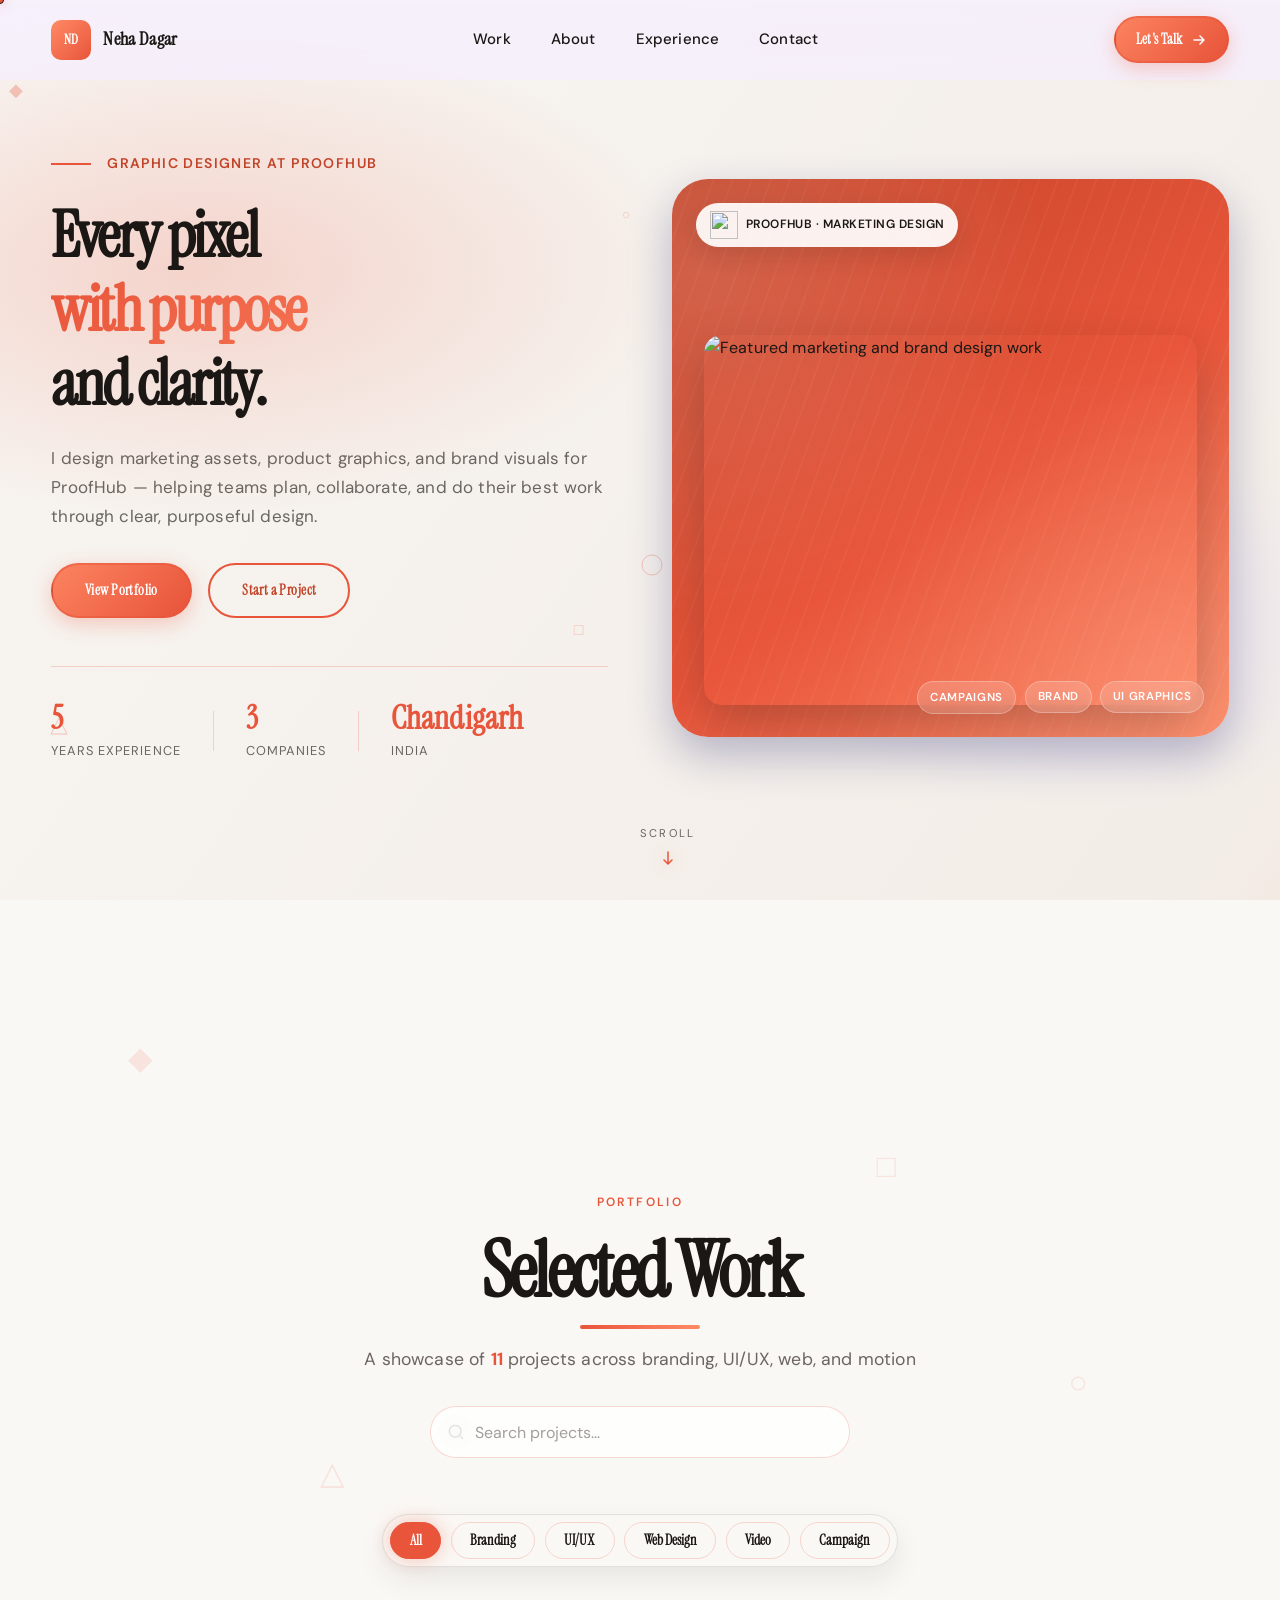
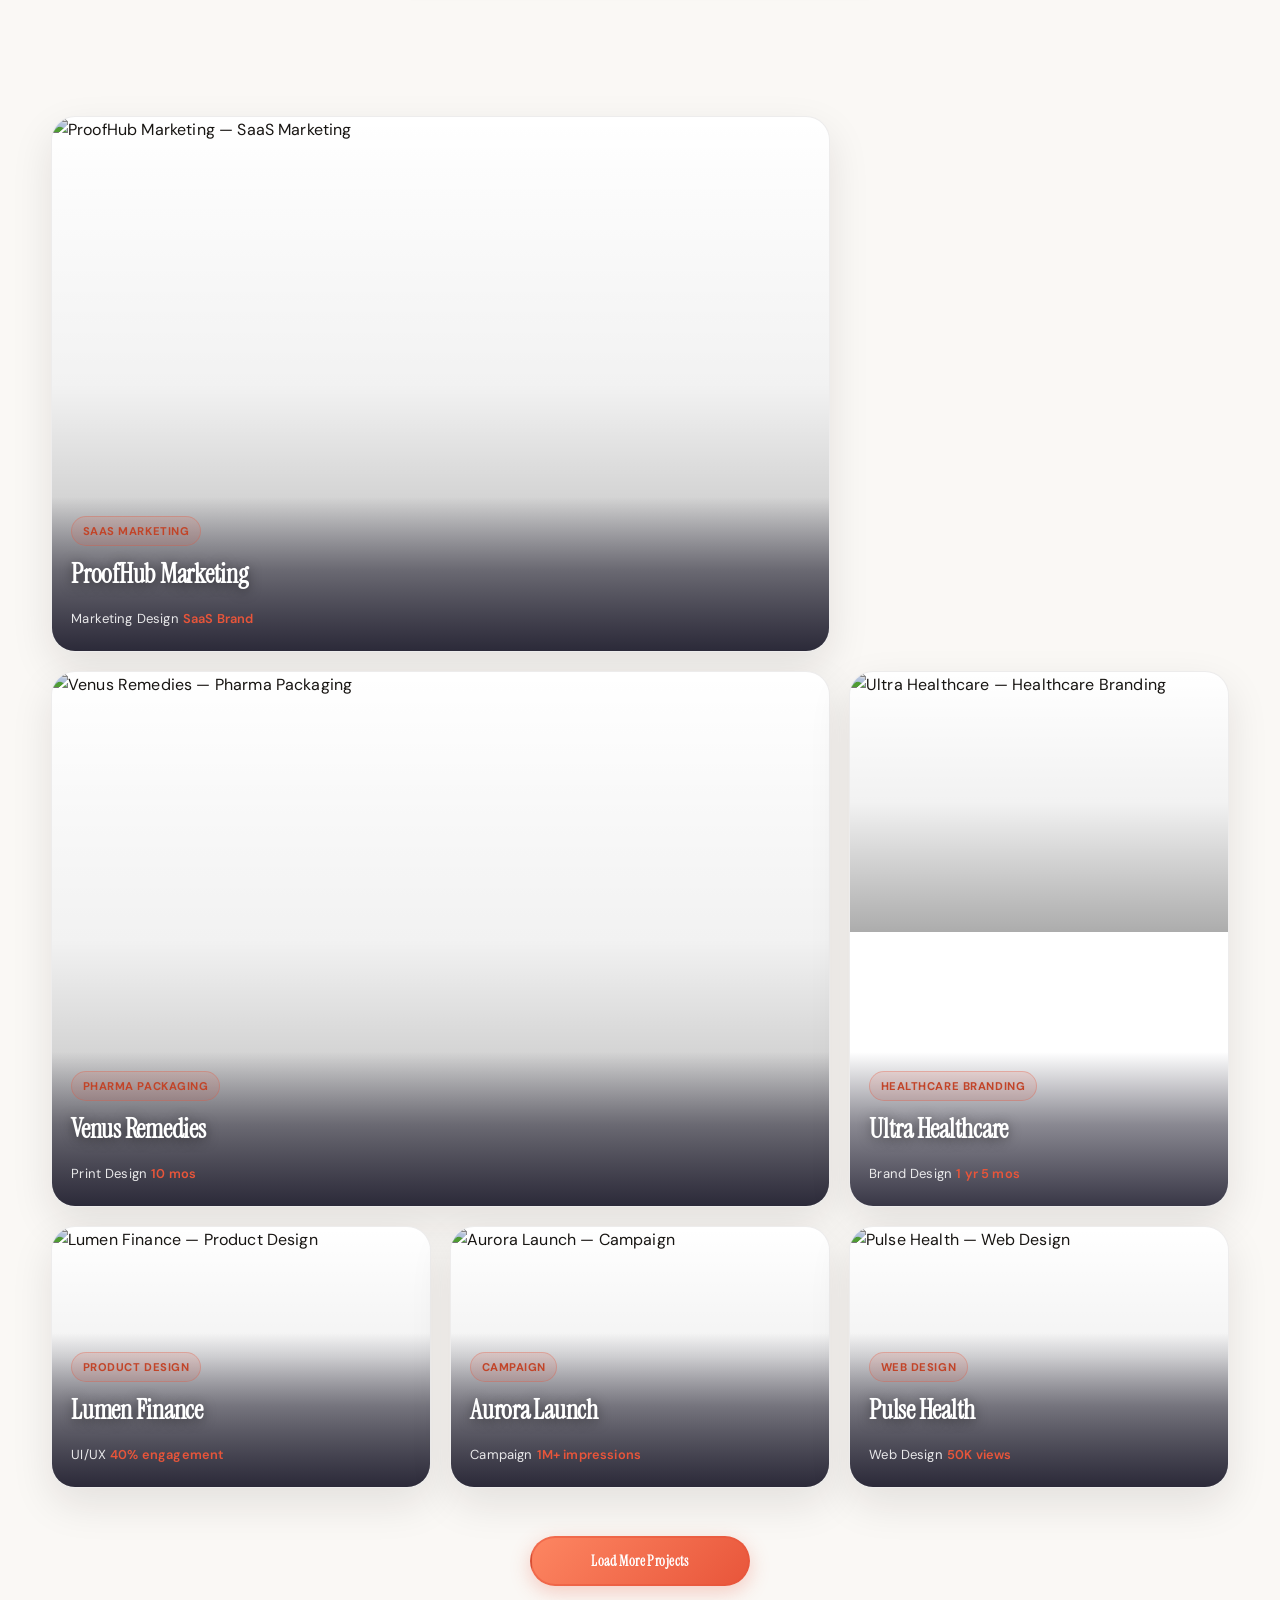
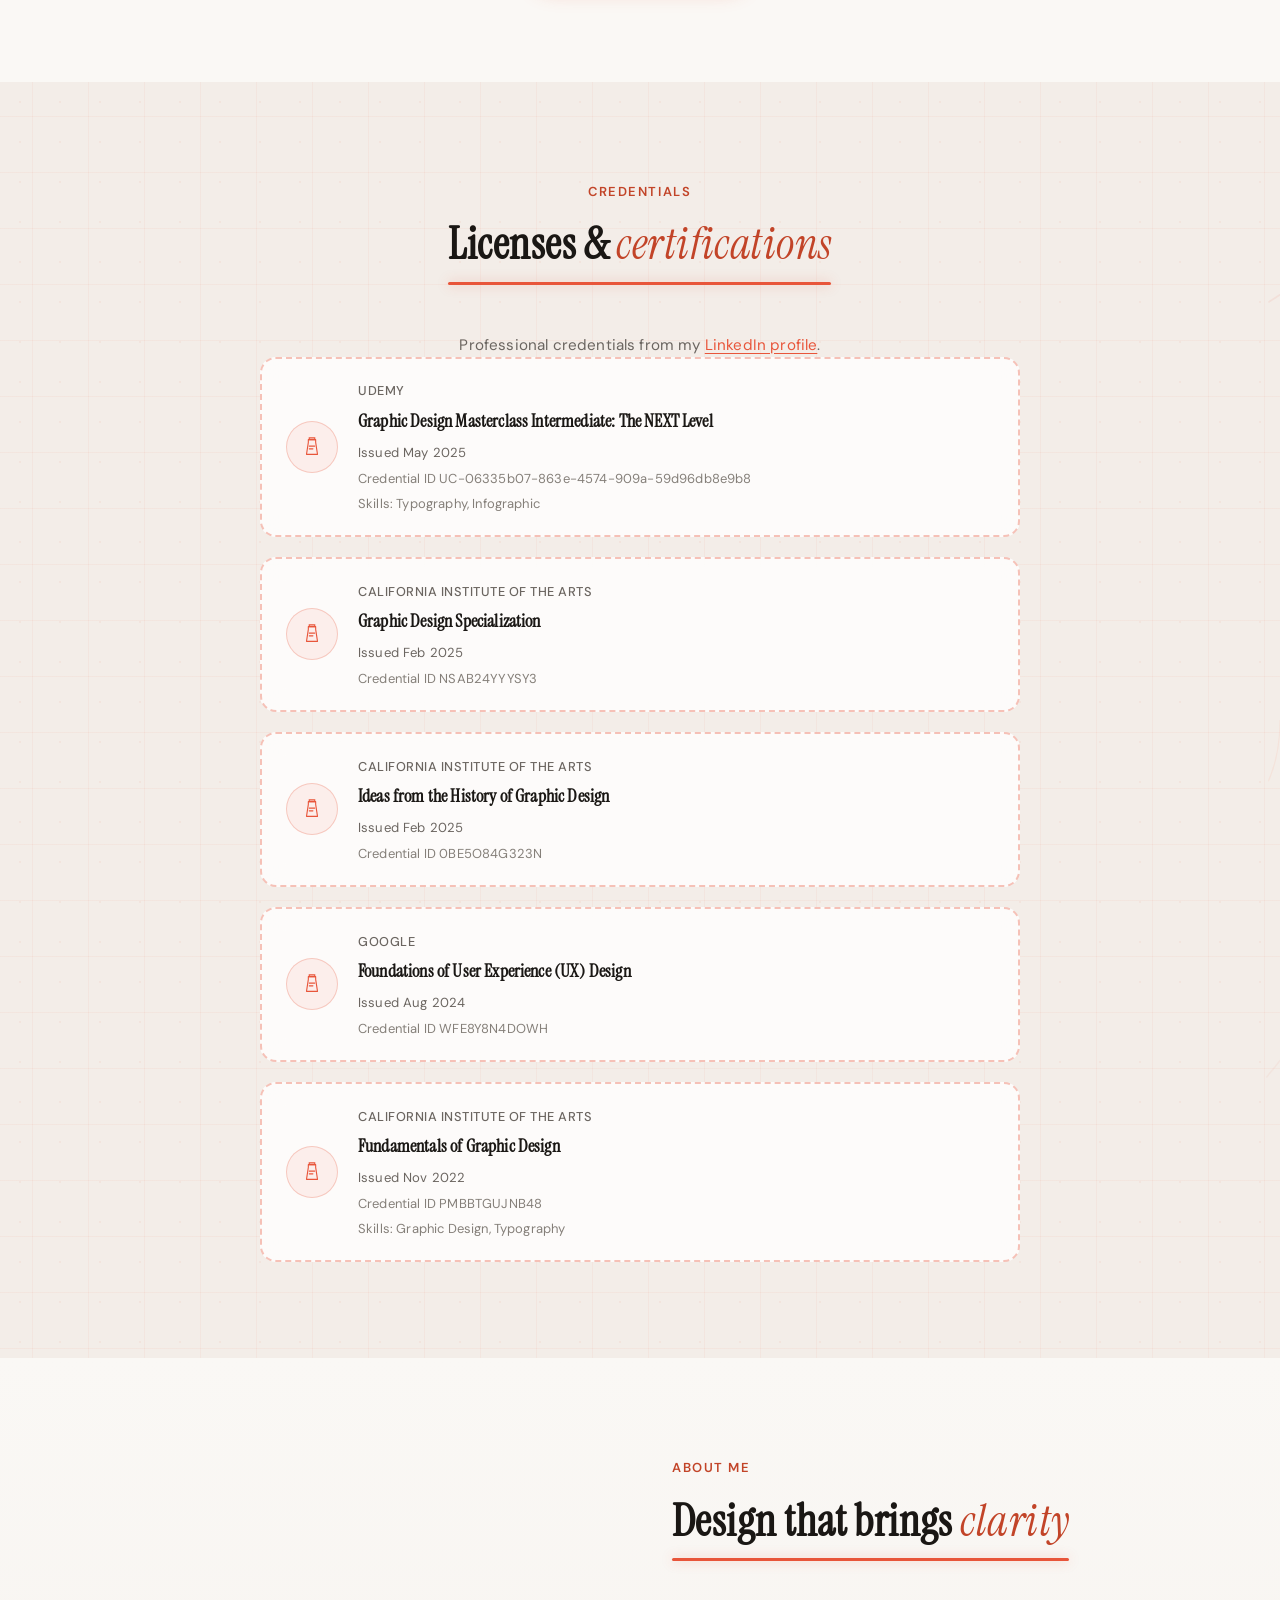
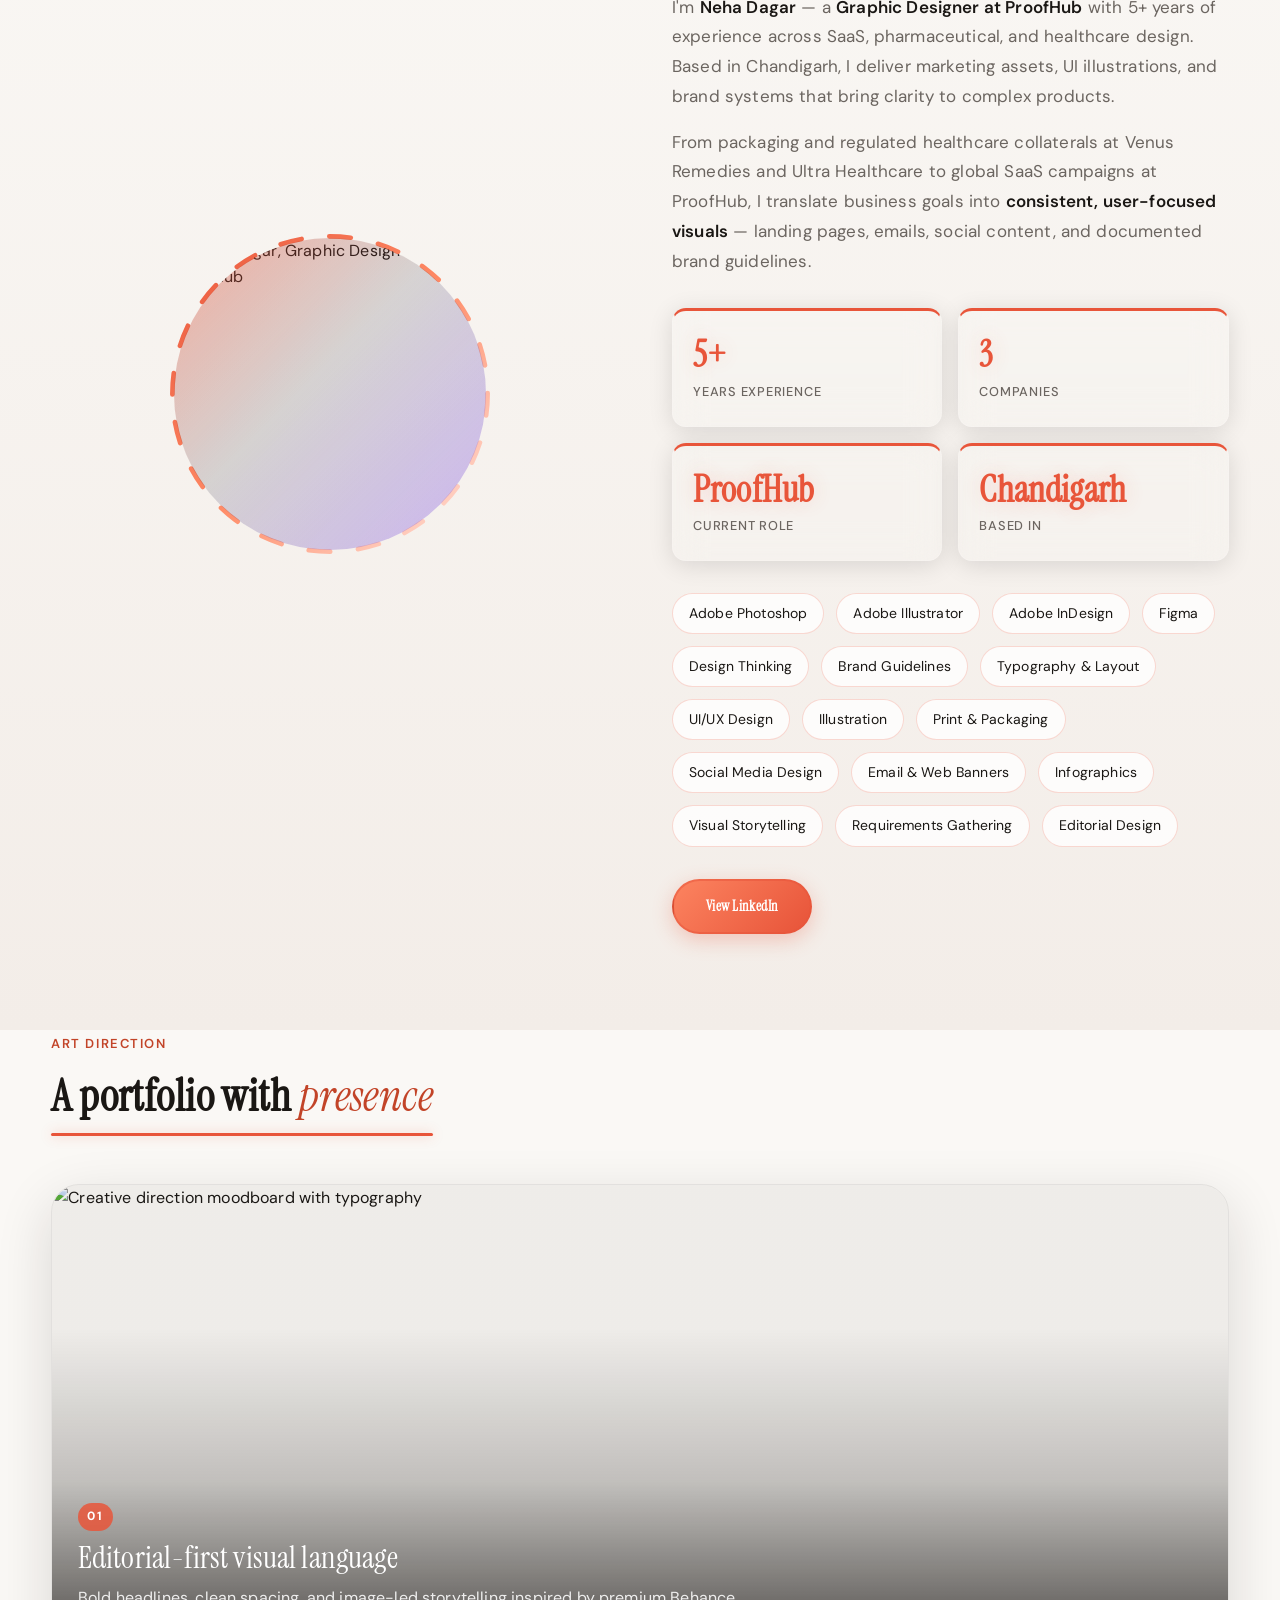
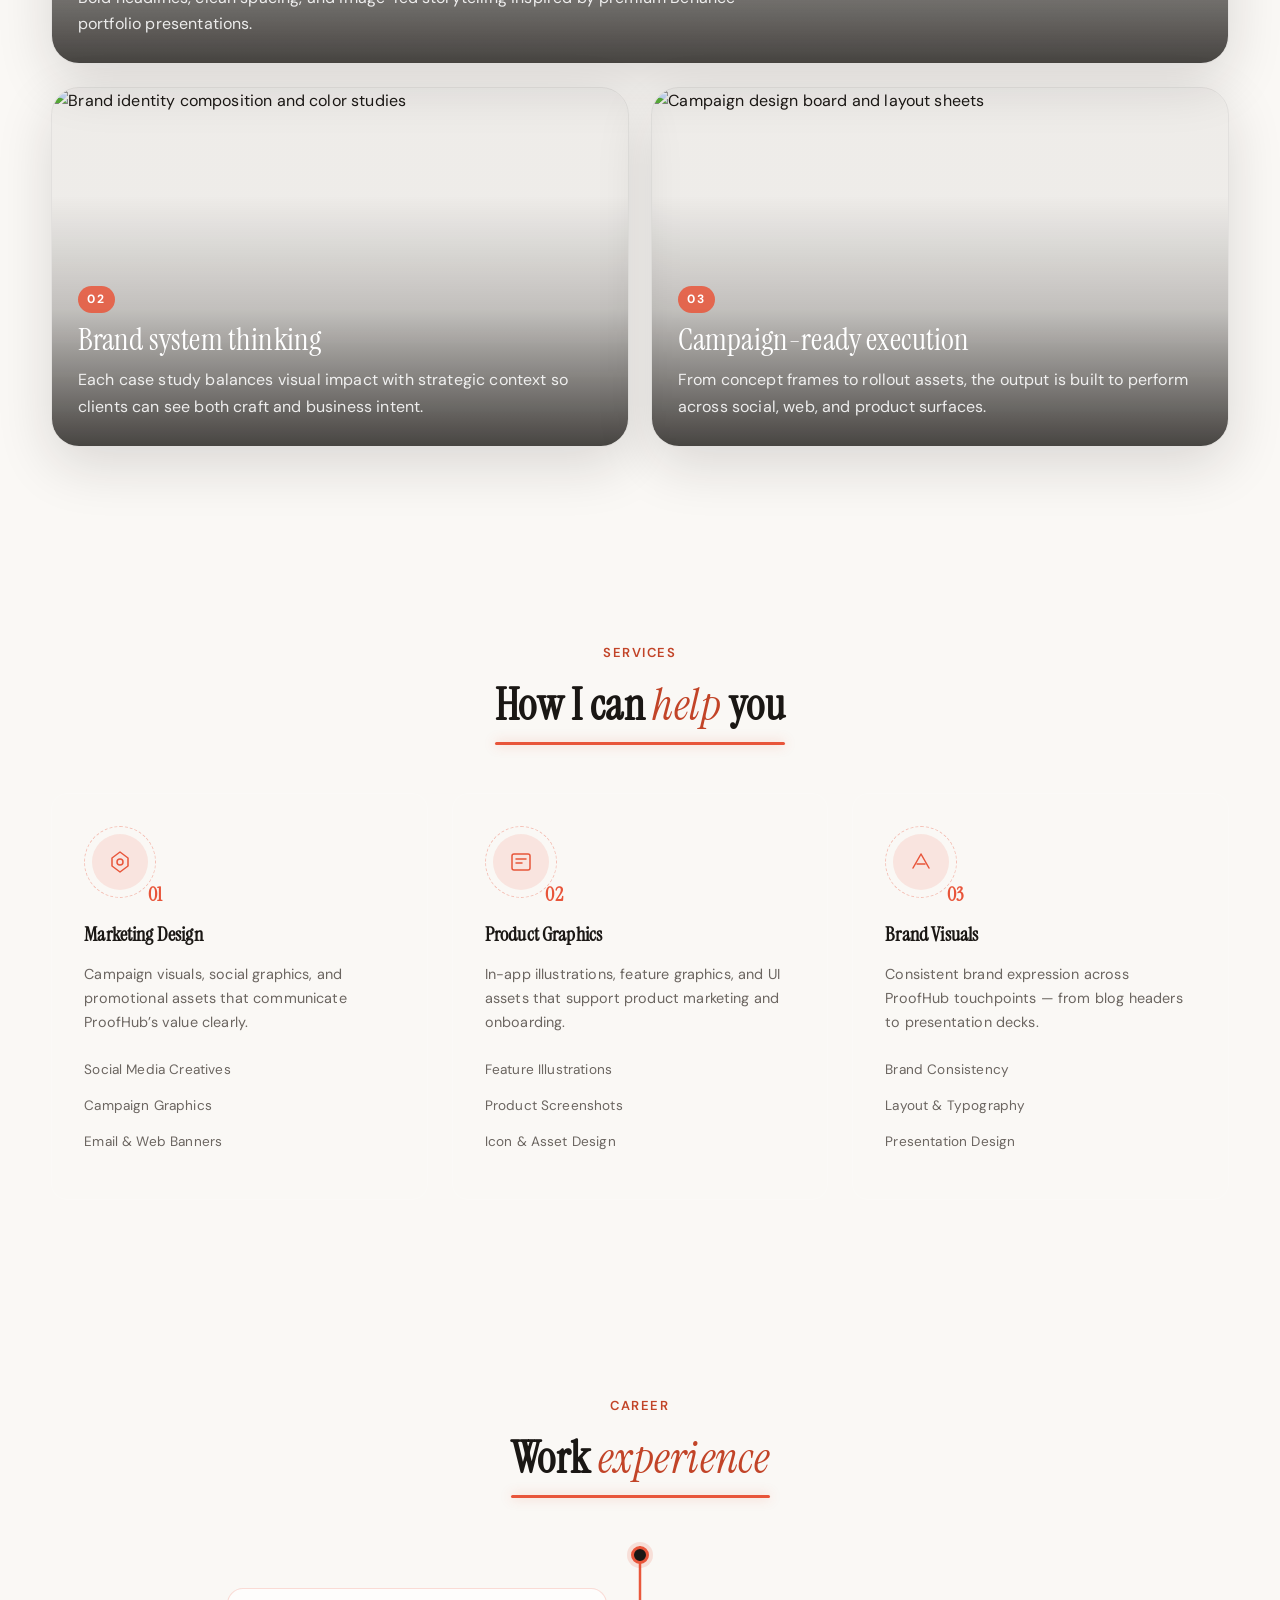
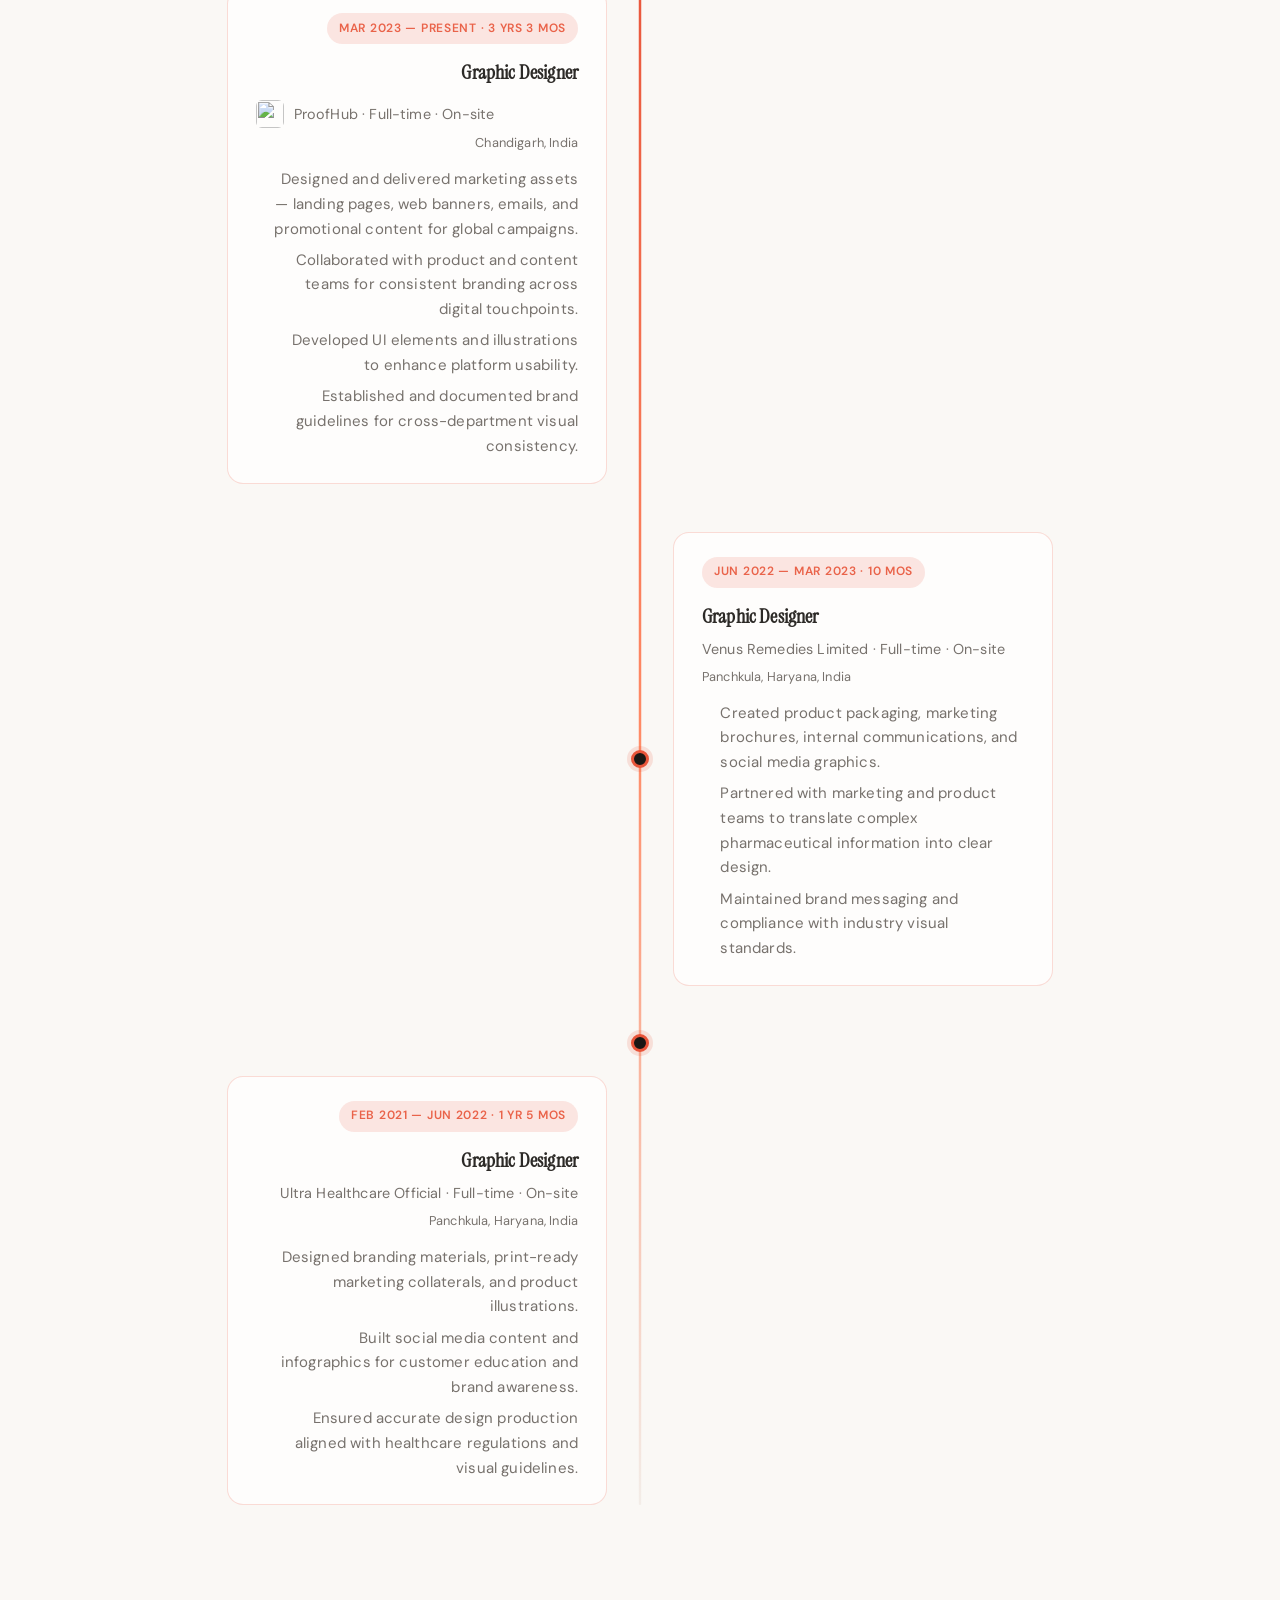
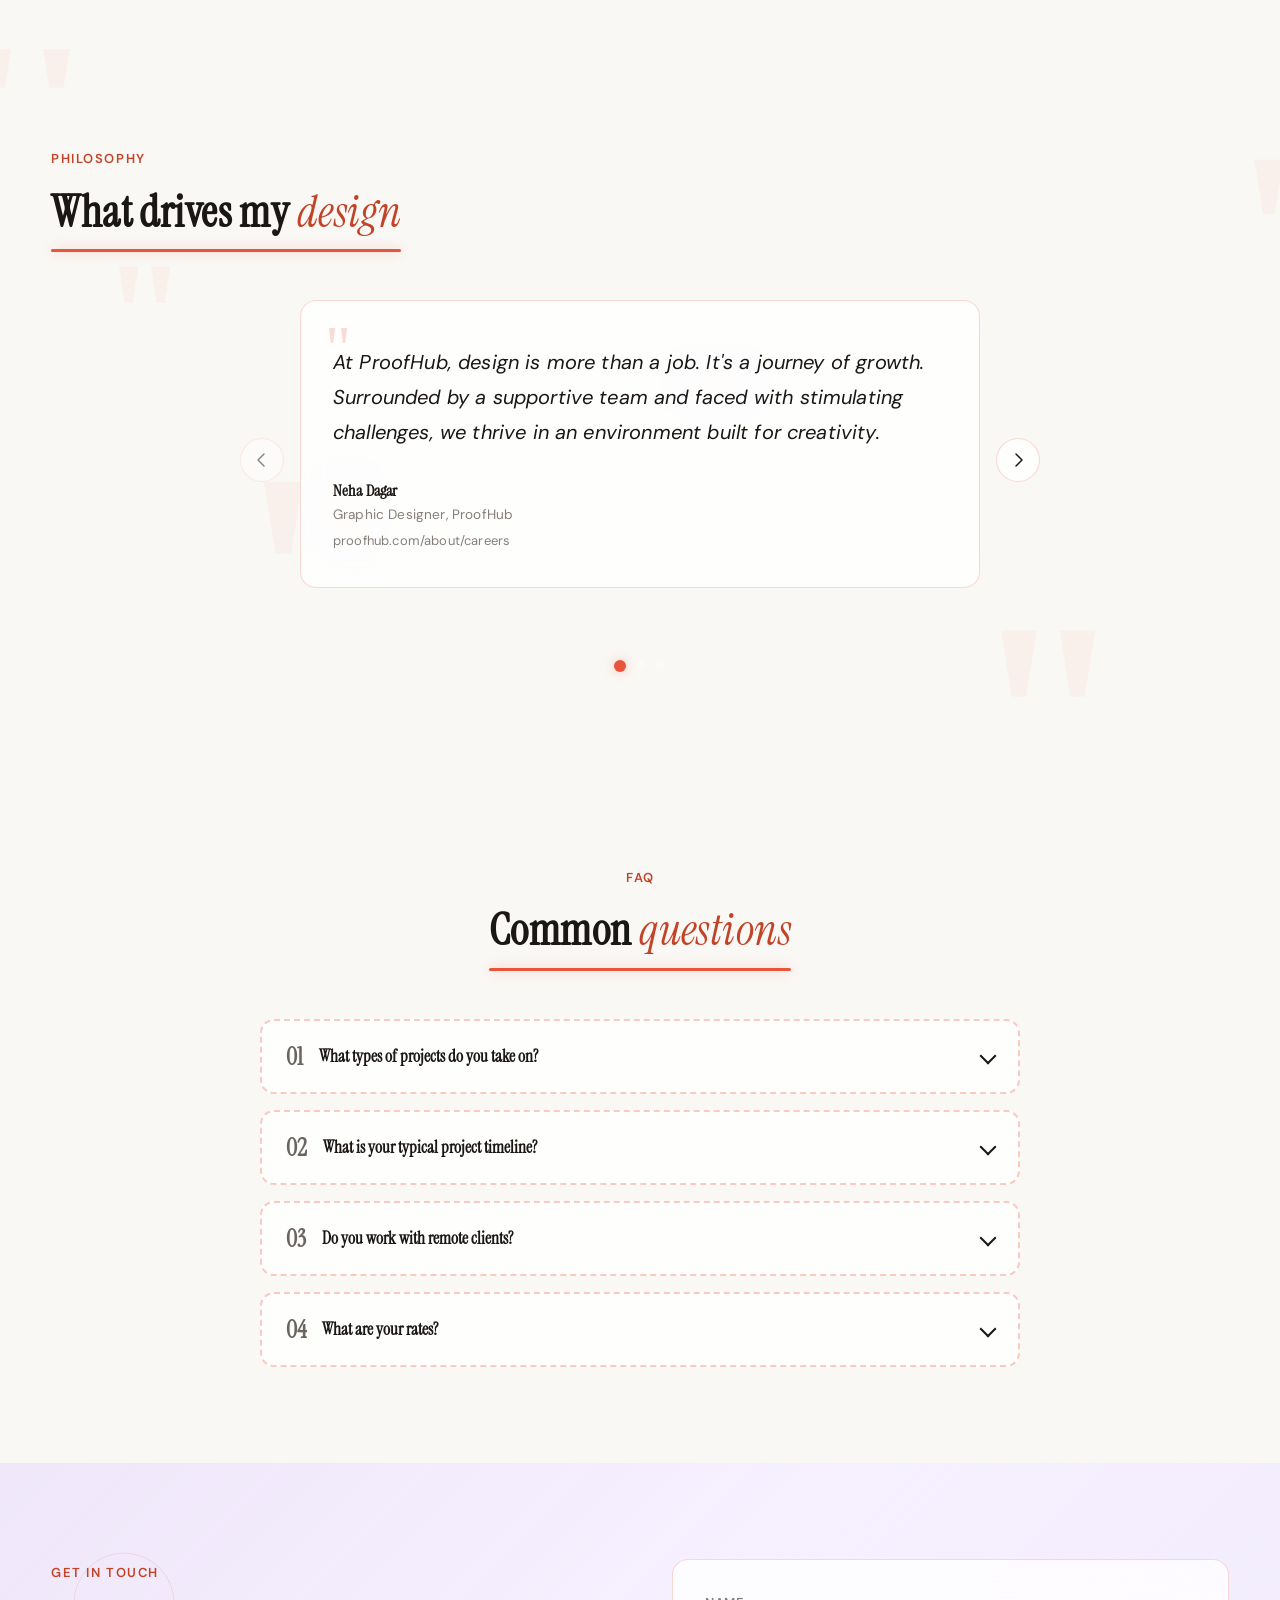
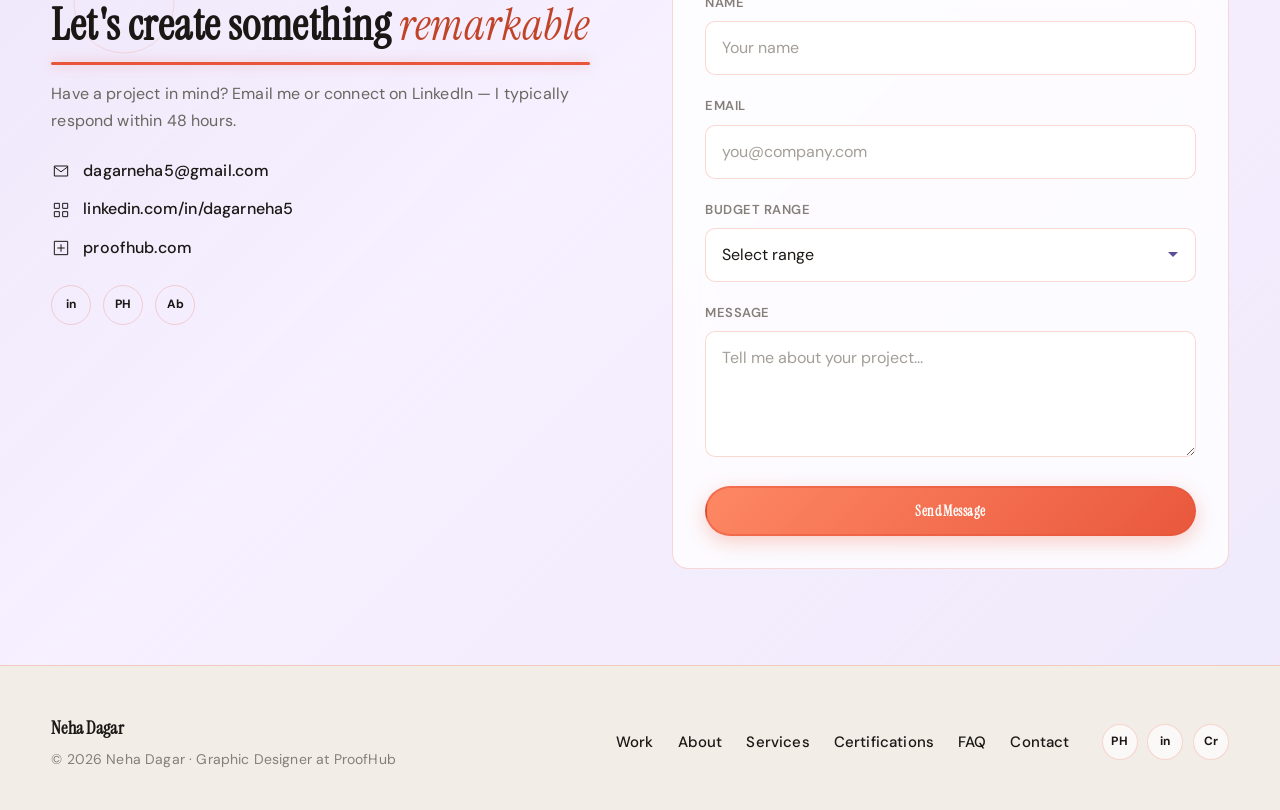
==== commit 97428f8e: "Redesign portfolio with Behance-inspired art direction - Add richer visual storytelling section (A p" ====
--- a/index.html
+++ b/index.html
@@ -231,9 +231,9 @@
         <div class="awards-pattern-grid"></div>
         <div class="awards-pattern-dots"></div>
         <svg class="awards-pattern-lines" viewBox="0 0 1200 600" preserveAspectRatio="none" aria-hidden="true">
-          <path class="awards-line" d="M0,120 Q300,80 600,140 T1200,100" fill="none" stroke="rgba(165,148,249,0.12)" stroke-width="1" />
-          <path class="awards-line" d="M0,320 Q400,280 800,340 T1200,300" fill="none" stroke="rgba(205,193,255,0.15)" stroke-width="1" />
-          <path class="awards-line" d="M0,480 Q350,440 700,500 T1200,460" fill="none" stroke="rgba(165,148,249,0.1)" stroke-width="1" />
+          <path class="awards-line" d="M0,120 Q300,80 600,140 T1200,100" fill="none" stroke="rgba(232,85,58,0.12)" stroke-width="1" />
+          <path class="awards-line" d="M0,320 Q400,280 800,340 T1200,300" fill="none" stroke="rgba(255,138,101,0.14)" stroke-width="1" />
+          <path class="awards-line" d="M0,480 Q350,440 700,500 T1200,460" fill="none" stroke="rgba(232,85,58,0.08)" stroke-width="1" />
         </svg>
       </div>
 
@@ -357,6 +357,49 @@
       </div>
     </section>
 
+    <section class="section signature-direction" id="signature">
+      <div class="container">
+        <div class="signature-header" data-section-header>
+          <span class="section-tag section-heading-sub">Art Direction</span>
+          <h2 class="section-title section-heading-main">
+            <span class="section-title-wrap">
+              <span class="section-title-inner">A portfolio with <em>presence</em></span>
+              <span class="section-title-underline" aria-hidden="true"></span>
+            </span>
+          </h2>
+        </div>
+
+        <div class="signature-grid">
+          <article class="signature-card signature-card--large reveal" data-reveal>
+            <img src="https://images.unsplash.com/photo-1461749280684-dccba630e2f6?w=1200&q=80" alt="Creative direction moodboard with typography" loading="lazy" />
+            <div class="signature-card-meta">
+              <span class="signature-kicker">01</span>
+              <h3>Editorial-first visual language</h3>
+              <p>Bold headlines, clean spacing, and image-led storytelling inspired by premium Behance portfolio presentations.</p>
+            </div>
+          </article>
+
+          <article class="signature-card reveal" data-reveal>
+            <img src="https://images.unsplash.com/photo-1455390582262-044cdead277a?w=900&q=80" alt="Brand identity composition and color studies" loading="lazy" />
+            <div class="signature-card-meta">
+              <span class="signature-kicker">02</span>
+              <h3>Brand system thinking</h3>
+              <p>Each case study balances visual impact with strategic context so clients can see both craft and business intent.</p>
+            </div>
+          </article>
+
+          <article class="signature-card reveal" data-reveal>
+            <img src="https://images.unsplash.com/photo-1452587925148-ce544e77e70d?w=900&q=80" alt="Campaign design board and layout sheets" loading="lazy" />
+            <div class="signature-card-meta">
+              <span class="signature-kicker">03</span>
+              <h3>Campaign-ready execution</h3>
+              <p>From concept frames to rollout assets, the output is built to perform across social, web, and product surfaces.</p>
+            </div>
+          </article>
+        </div>
+      </div>
+    </section>
+
     <section class="section services" id="services">
       <div class="container">
         <div class="section-header section-header--center" data-section-header>
--- a/styles.css
+++ b/styles.css
@@ -6063,3 +6063,202 @@
   text-transform: uppercase;
   backdrop-filter: blur(8px);
 }
+
+/* ============================================
+   Behance-inspired art direction upgrades
+   ============================================ */
+.hero-title {
+  letter-spacing: -0.04em;
+}
+
+.hero-desc {
+  max-width: 62ch;
+}
+
+.projects-hero-title-text {
+  font-size: clamp(2.6rem, 6vw, 5.6rem);
+  letter-spacing: -0.04em;
+}
+
+.projects-grid {
+  grid-template-columns: repeat(12, minmax(0, 1fr));
+  gap: clamp(0.9rem, 1.5vw, 1.4rem);
+}
+
+.projects-filters {
+  position: sticky;
+  top: calc(var(--header-height-compact) + 0.75rem);
+  z-index: 12;
+  width: fit-content;
+  padding: 0.45rem;
+  border-radius: 999px;
+  background: rgba(250, 248, 245, 0.86);
+  border: 1px solid rgba(var(--primary-rgb), 0.1);
+  box-shadow: 0 12px 28px rgba(var(--primary-rgb), 0.08);
+  backdrop-filter: blur(8px);
+}
+
+.project-card {
+  grid-column: span 4;
+  border-radius: 24px;
+  overflow: hidden;
+  border: 1px solid rgba(var(--primary-rgb), 0.08);
+  box-shadow: 0 16px 42px rgba(var(--primary-rgb), 0.1);
+  background: var(--neutral-white);
+}
+
+.project-card--wide {
+  grid-column: span 8;
+}
+
+.project-card--tall {
+  grid-row: span 2;
+}
+
+.project-card-media {
+  position: relative;
+  aspect-ratio: 16 / 11;
+}
+
+.project-card--tall .project-card-media {
+  aspect-ratio: 4 / 5;
+}
+
+.project-card-img {
+  width: 100%;
+  height: 100%;
+  object-fit: cover;
+  transition: transform 420ms var(--ease-smooth);
+}
+
+.project-card:hover .project-card-img {
+  transform: scale(1.05);
+}
+
+.project-card-body {
+  padding: 1.2rem 1.2rem 1.35rem;
+}
+
+.project-card-title {
+  font-family: var(--font-headline);
+  font-size: clamp(1.35rem, 2vw, 2rem);
+  letter-spacing: -0.01em;
+}
+
+.project-card-desc {
+  color: var(--text-muted);
+}
+
+.project-card-badge {
+  background: rgba(var(--accent-rgb), 0.12);
+  color: var(--accent-dark);
+  border: 1px solid rgba(var(--accent-rgb), 0.3);
+}
+
+.signature-direction {
+  padding-top: 0;
+}
+
+.signature-header {
+  margin-bottom: clamp(1.6rem, 3vw, 2.8rem);
+}
+
+.signature-grid {
+  display: grid;
+  grid-template-columns: repeat(12, minmax(0, 1fr));
+  gap: clamp(1rem, 2vw, 1.4rem);
+}
+
+.signature-card {
+  grid-column: span 6;
+  position: relative;
+  border-radius: 28px;
+  overflow: hidden;
+  min-height: 360px;
+  border: 1px solid rgba(var(--primary-rgb), 0.1);
+  box-shadow: 0 18px 56px rgba(var(--primary-rgb), 0.14);
+}
+
+.signature-card--large {
+  grid-column: span 12;
+  min-height: 480px;
+}
+
+.signature-card img {
+  width: 100%;
+  height: 100%;
+  object-fit: cover;
+  transition: transform 550ms var(--ease-smooth);
+}
+
+.signature-card::after {
+  content: "";
+  position: absolute;
+  inset: 0;
+  background: linear-gradient(to top, rgba(var(--primary-rgb), 0.8) 0%, rgba(var(--primary-rgb), 0.25) 38%, rgba(var(--primary-rgb), 0.05) 70%);
+}
+
+.signature-card:hover img {
+  transform: scale(1.045);
+}
+
+.signature-card-meta {
+  position: absolute;
+  z-index: 2;
+  left: clamp(1rem, 2vw, 2rem);
+  right: clamp(1rem, 2vw, 2rem);
+  bottom: clamp(1rem, 2vw, 2rem);
+  color: #fff;
+}
+
+.signature-kicker {
+  display: inline-block;
+  padding: 0.25rem 0.6rem;
+  margin-bottom: 0.7rem;
+  border-radius: 999px;
+  font-size: 0.75rem;
+  letter-spacing: 0.14em;
+  text-transform: uppercase;
+  font-weight: 700;
+  background: rgba(var(--accent-rgb), 0.85);
+  color: var(--neutral-white);
+}
+
+.signature-card-meta h3 {
+  font-family: var(--font-headline);
+  font-size: clamp(1.45rem, 2.4vw, 2.4rem);
+  font-weight: 500;
+  line-height: 1.08;
+  margin-bottom: 0.6rem;
+}
+
+.signature-card-meta p {
+  max-width: 62ch;
+  color: rgba(255, 255, 255, 0.88);
+}
+
+@media (max-width: 1024px) {
+  .project-card,
+  .project-card--wide {
+    grid-column: span 6;
+  }
+
+  .signature-card,
+  .signature-card--large {
+    grid-column: span 12;
+  }
+}
+
+@media (max-width: 720px) {
+  .project-card,
+  .project-card--wide,
+  .project-card--tall {
+    grid-column: span 12;
+    grid-row: auto;
+  }
+
+  .project-card-media,
+  .project-card--tall .project-card-media {
+    aspect-ratio: 4 / 3;
+  }
+}
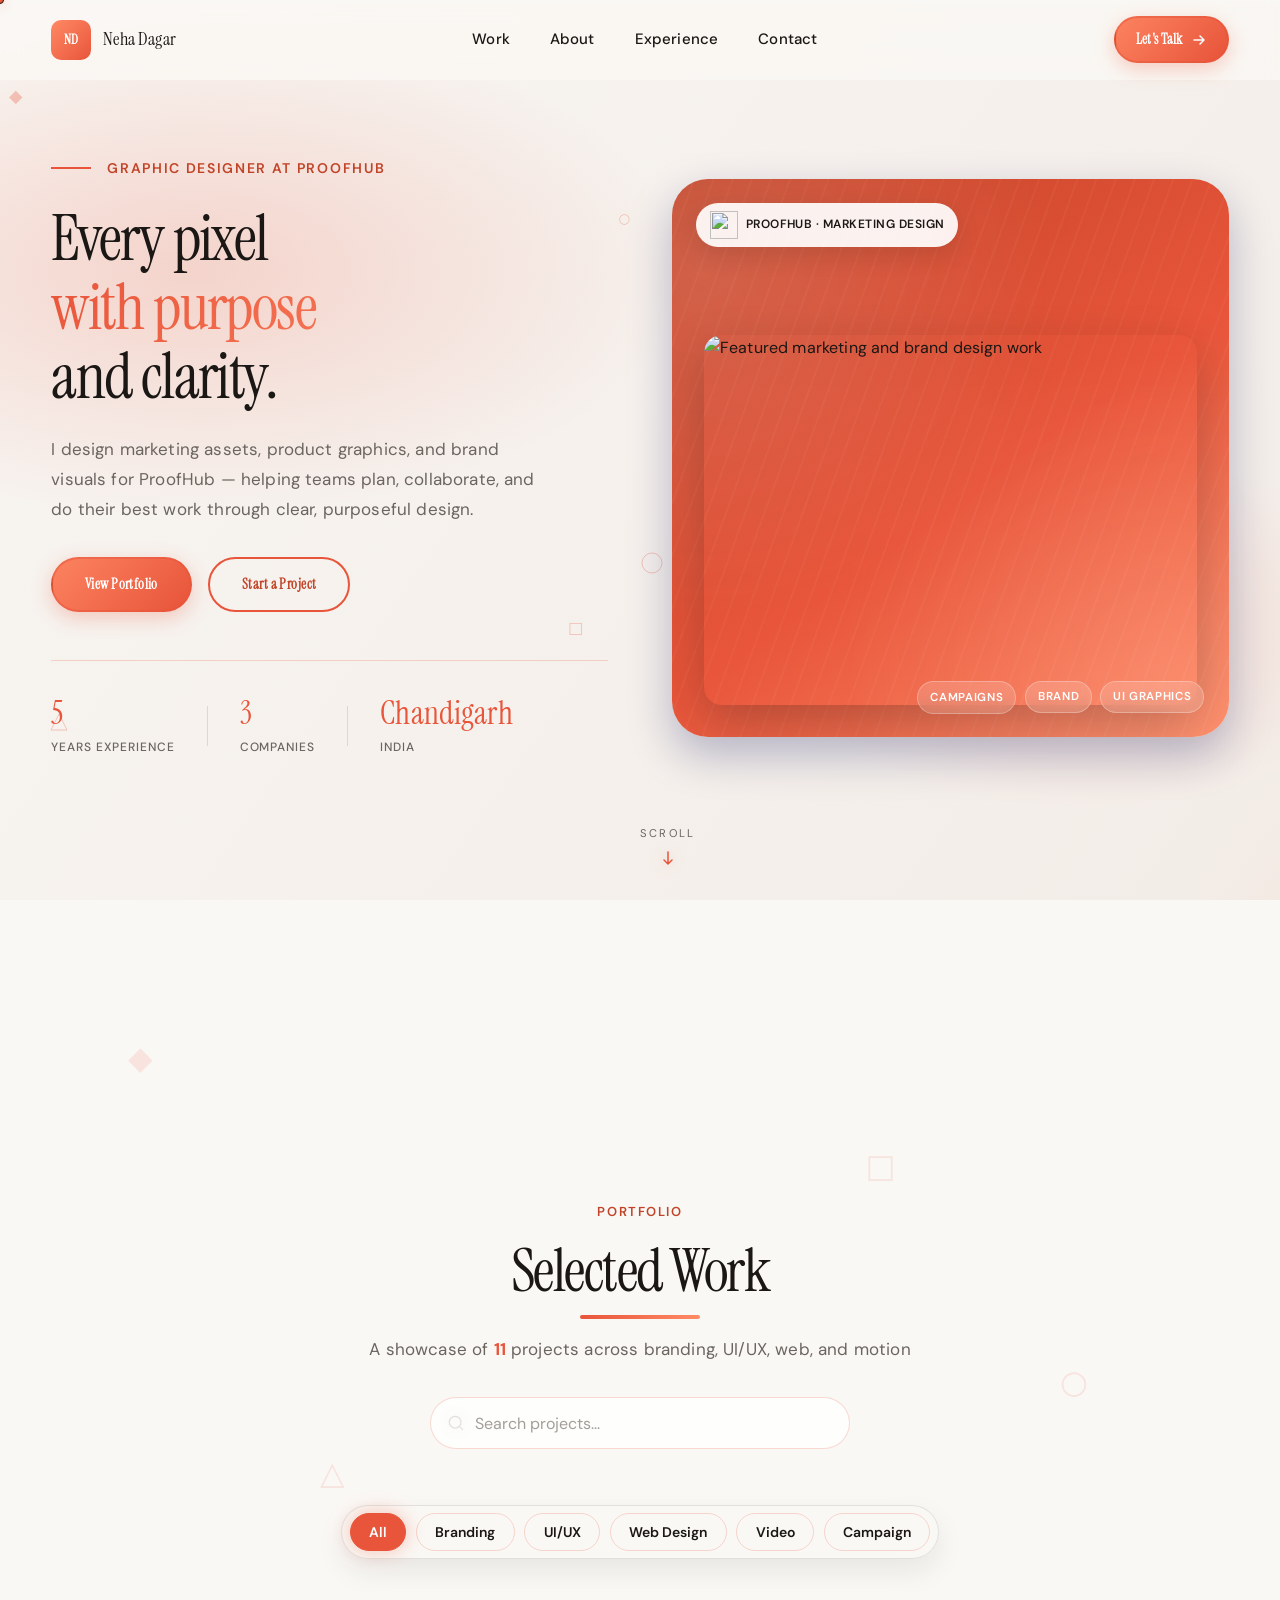
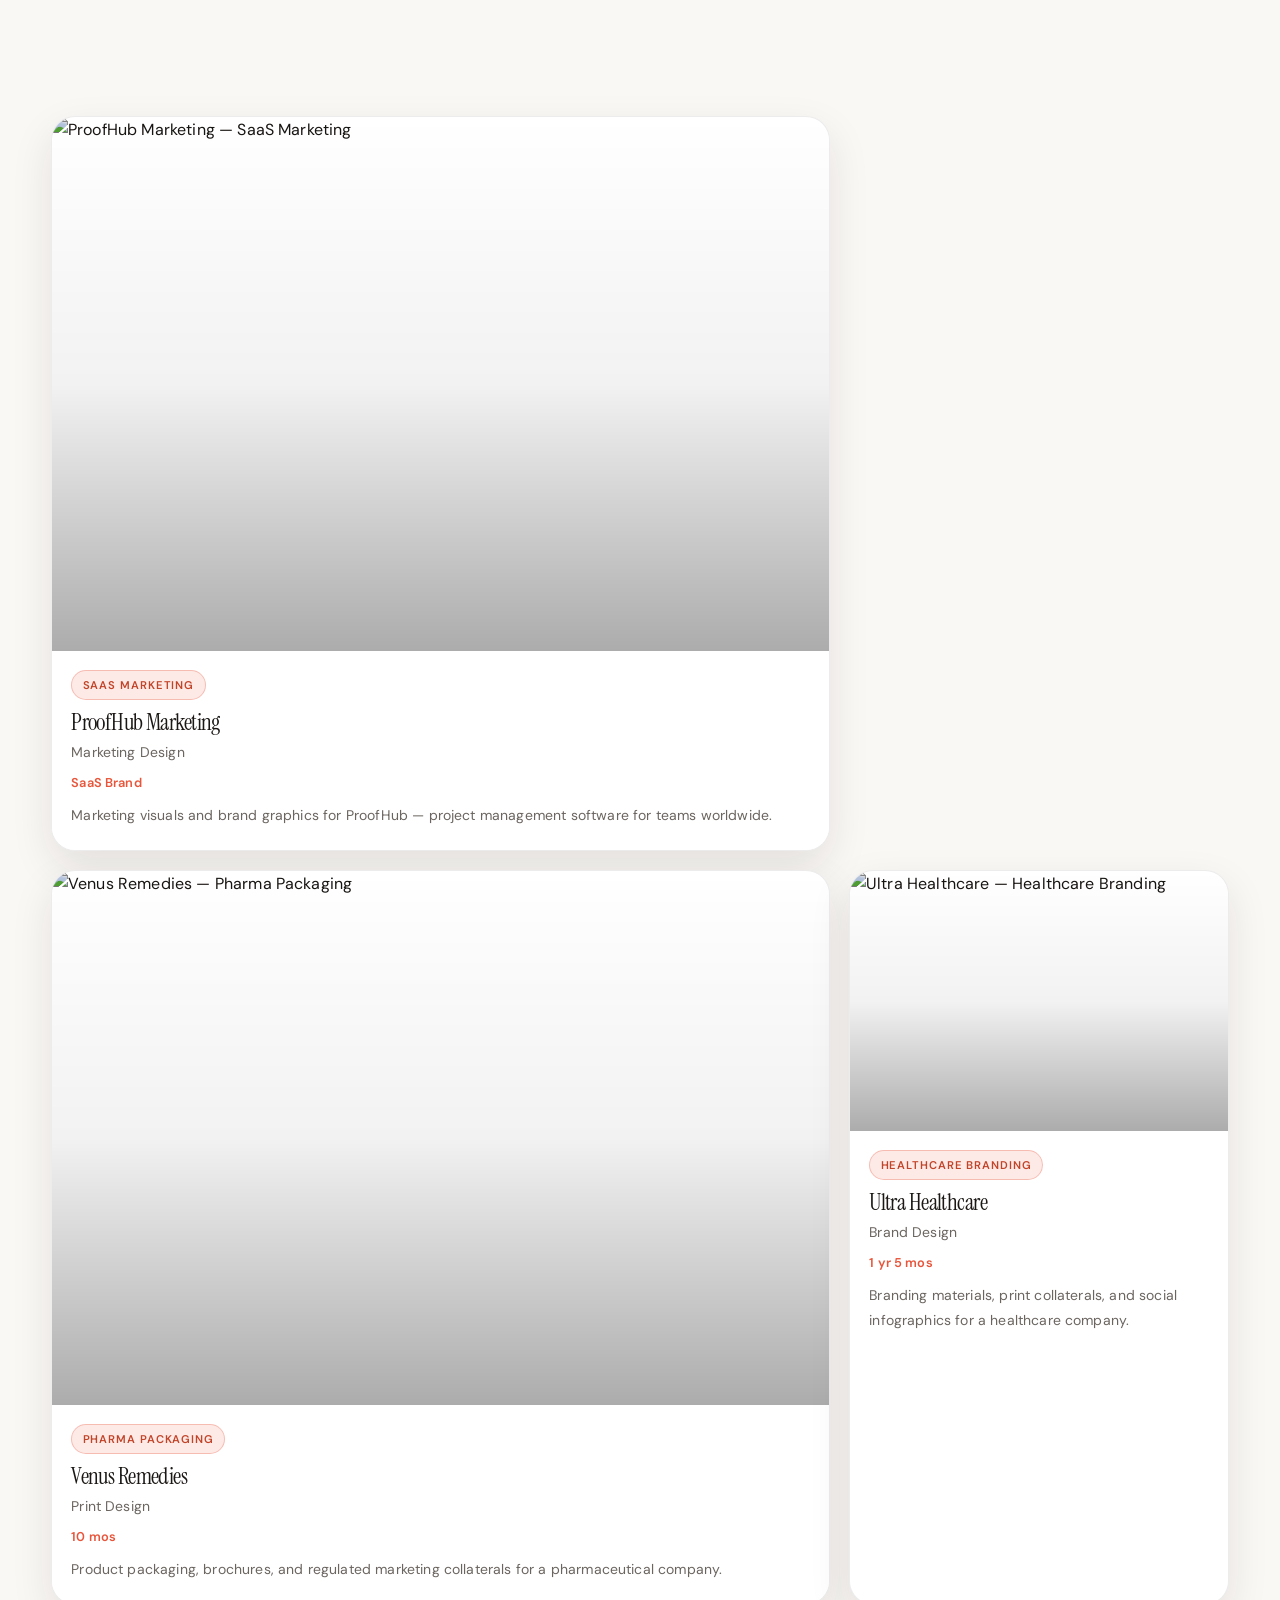
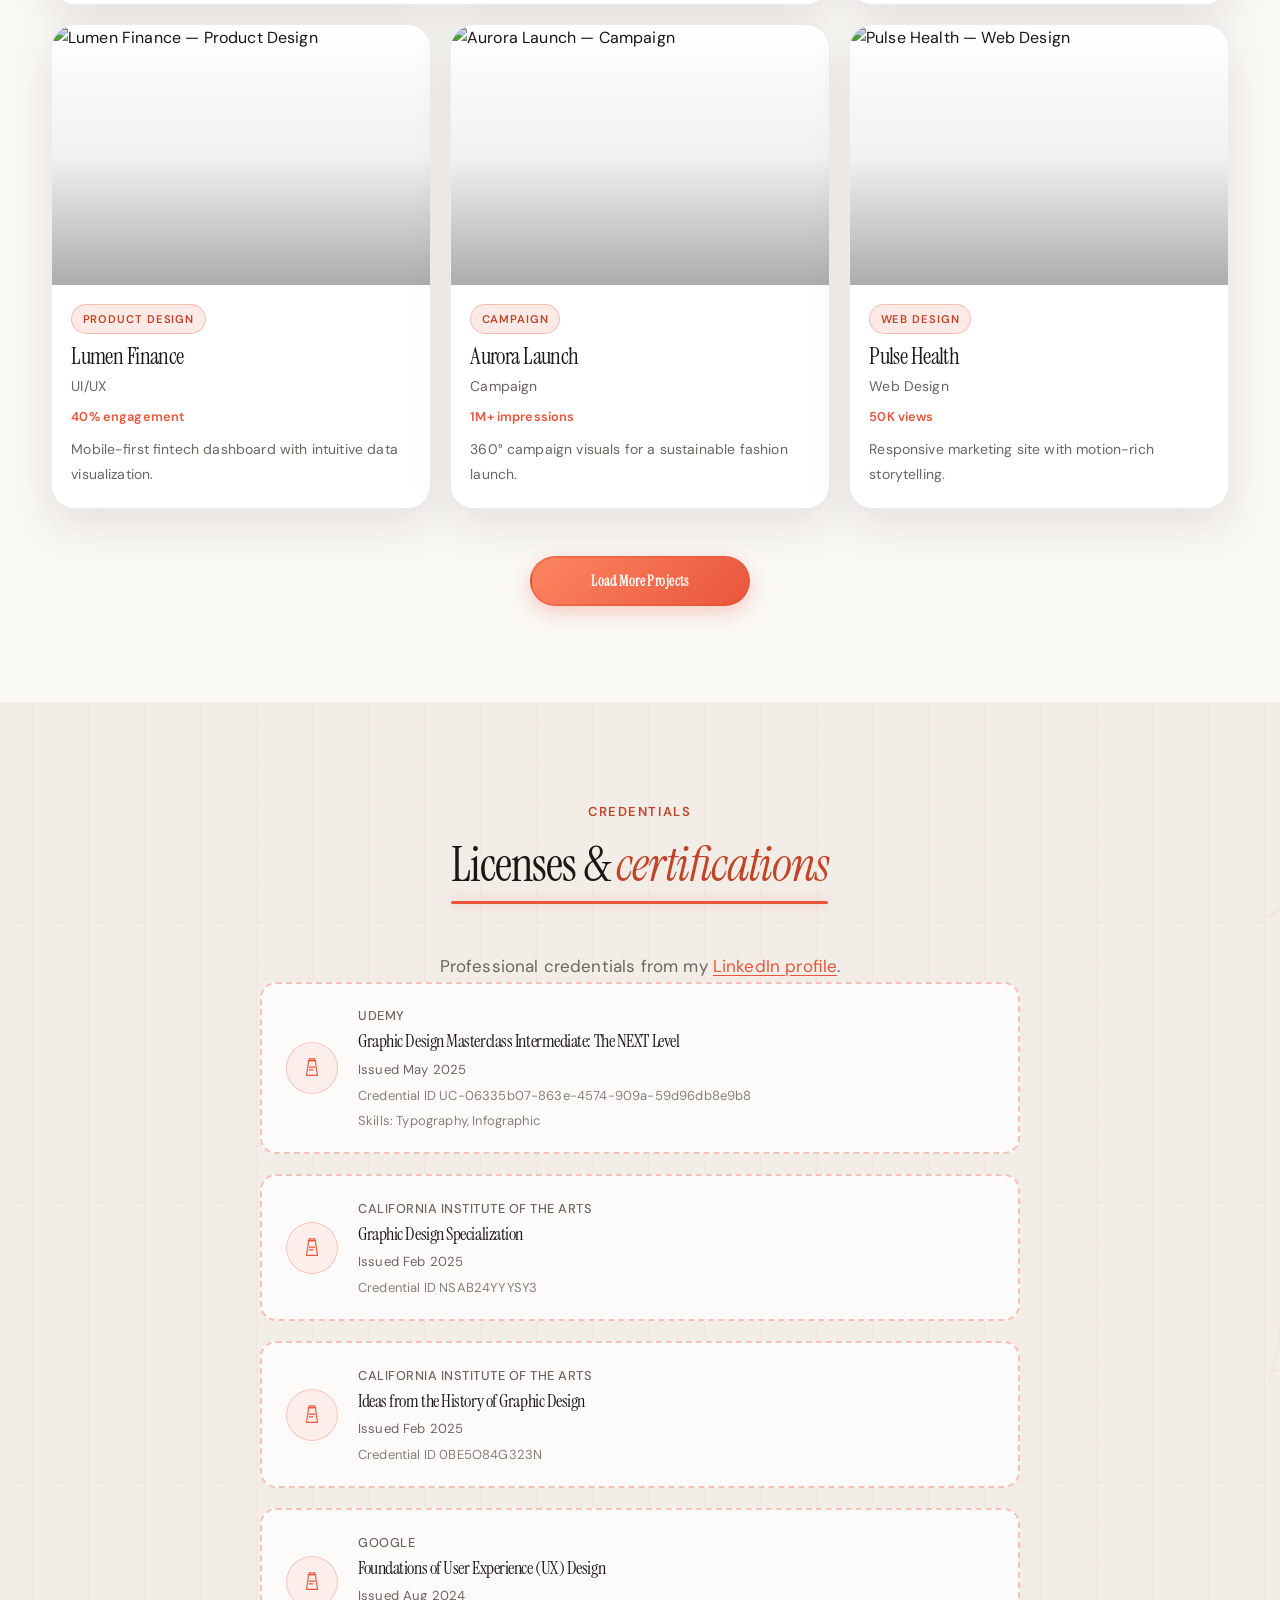
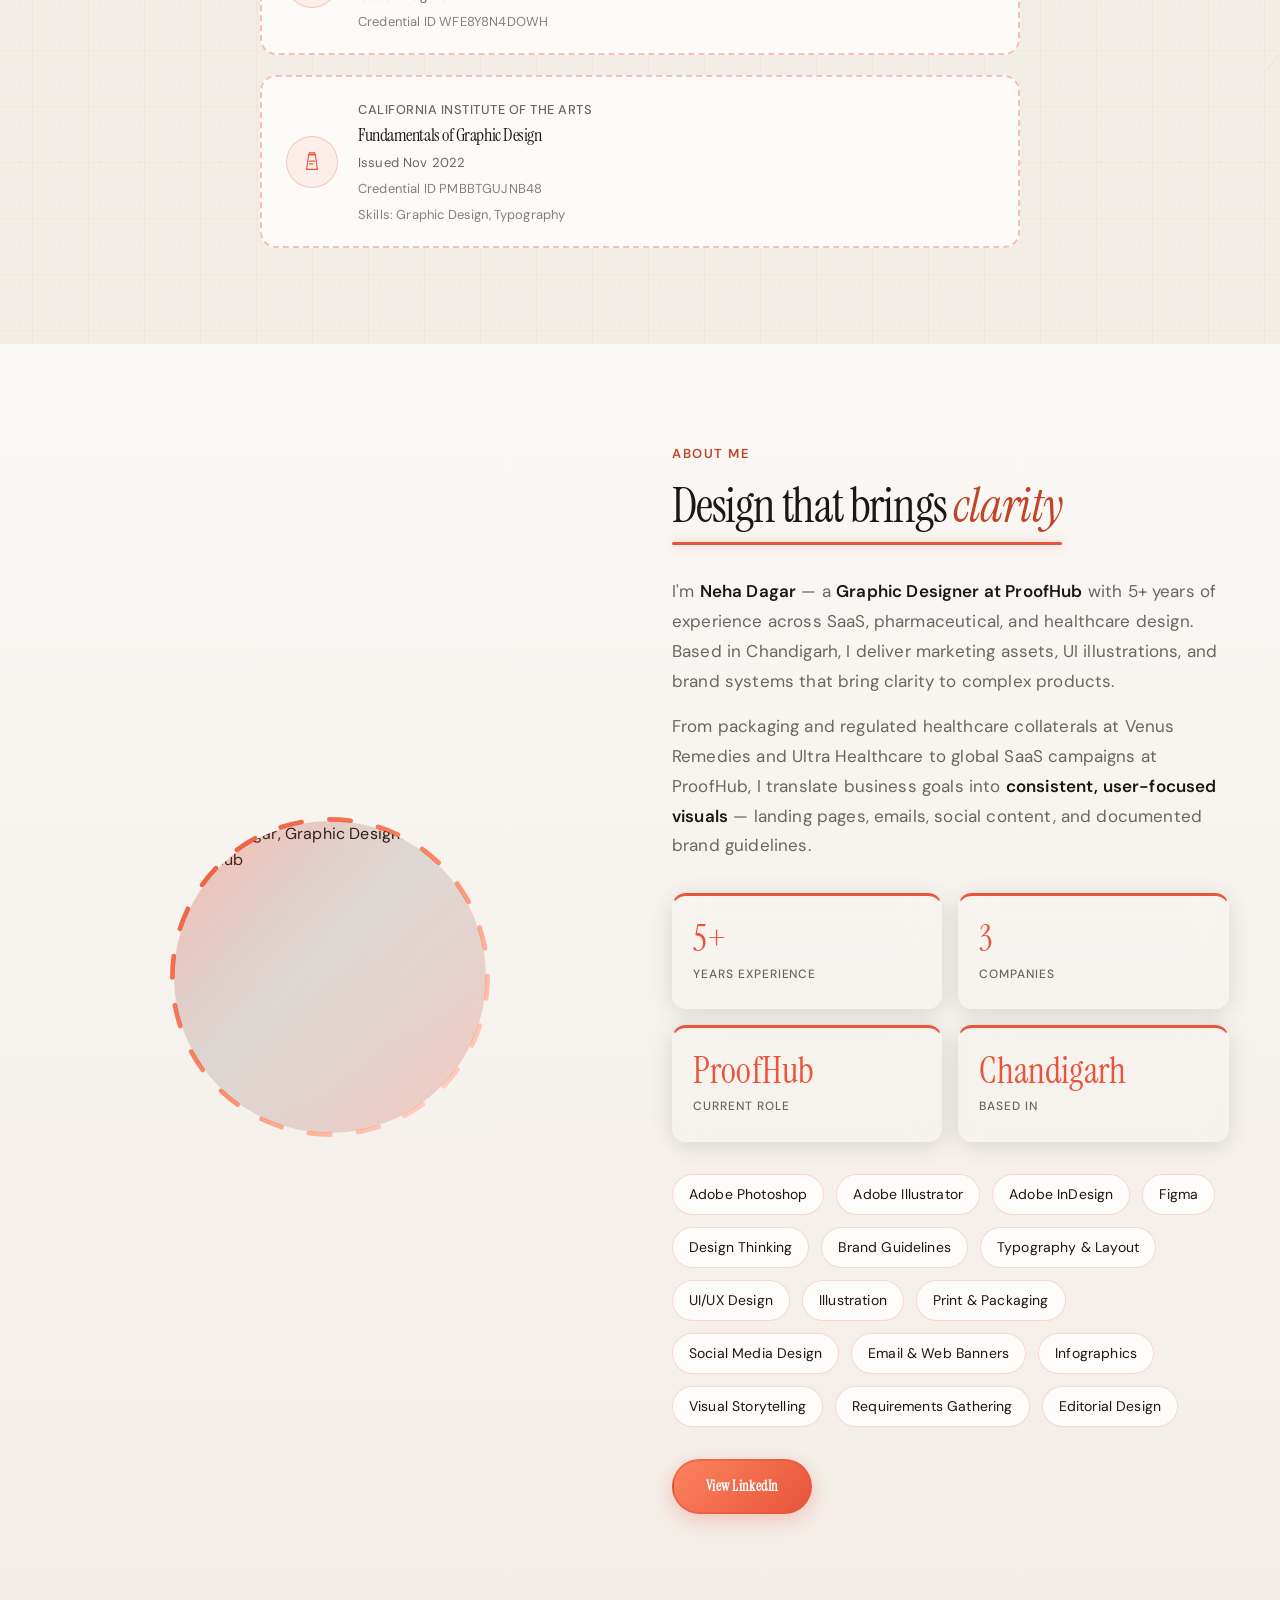
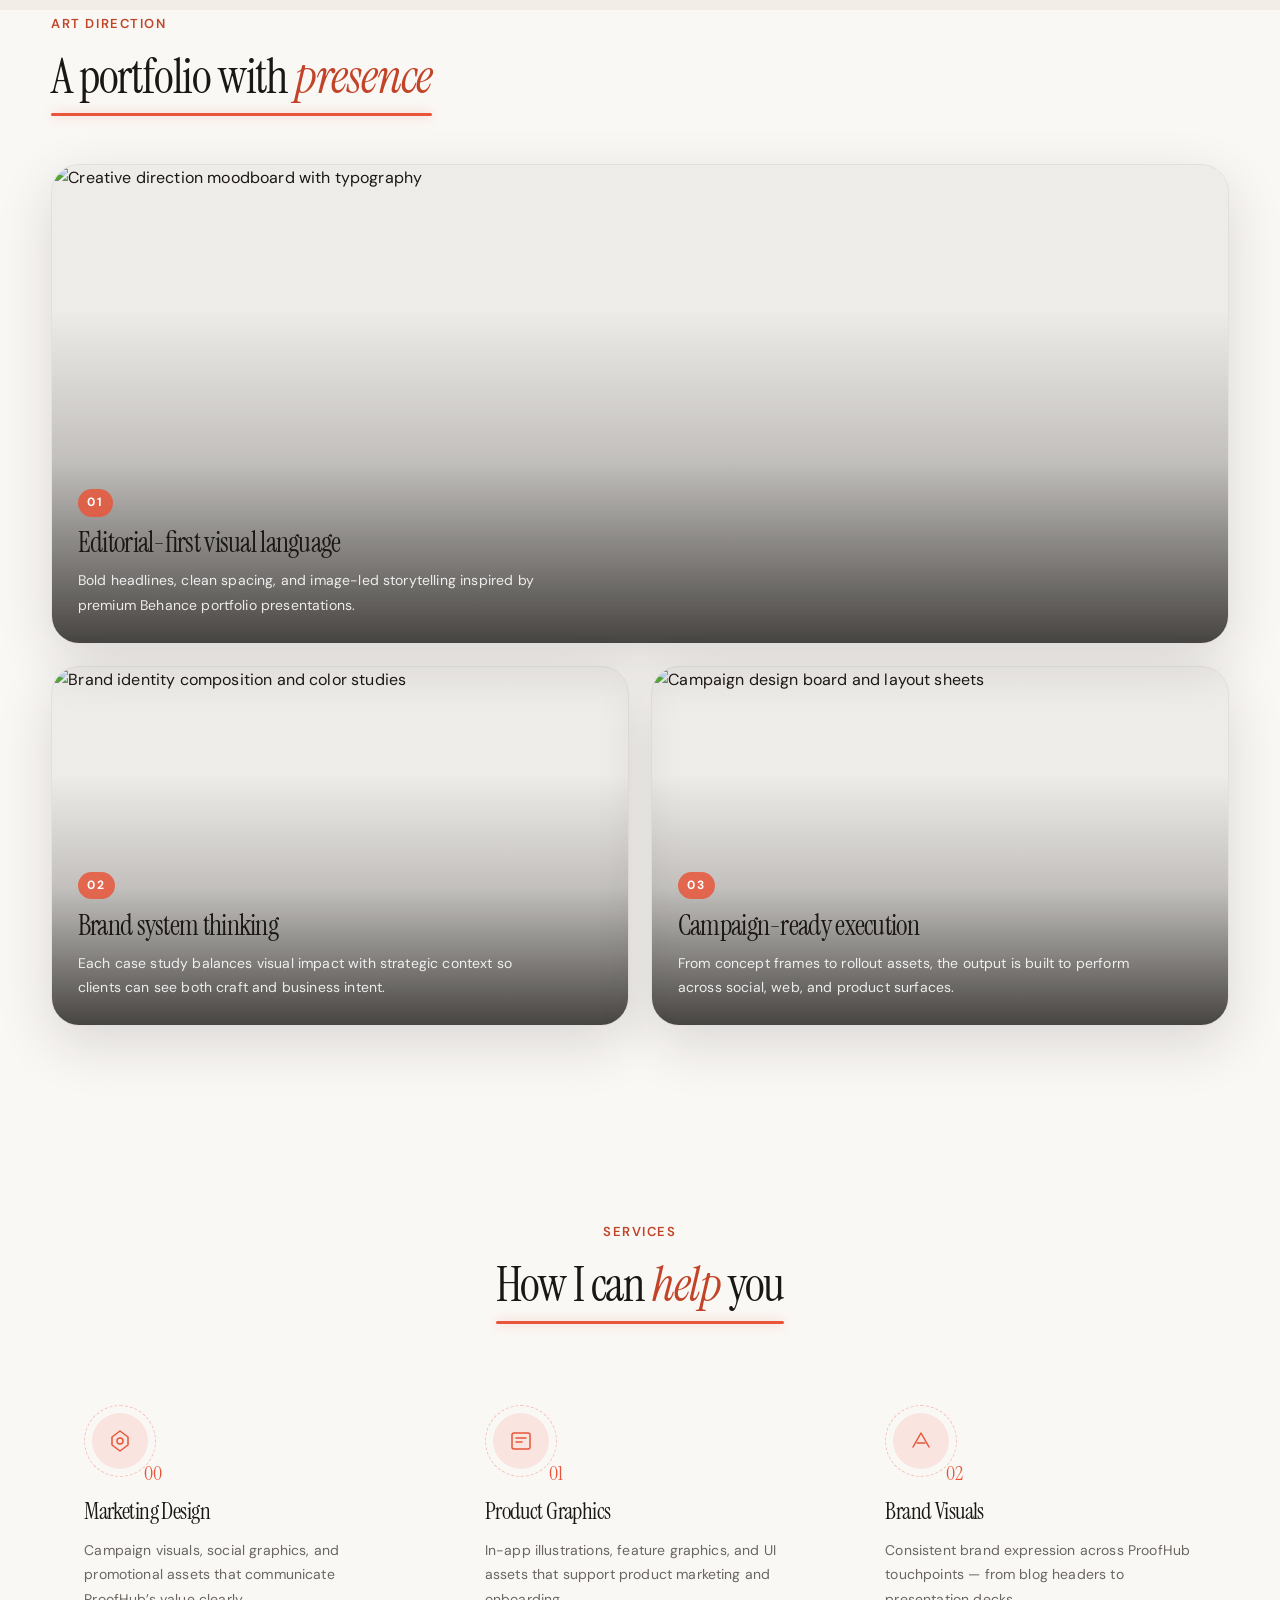
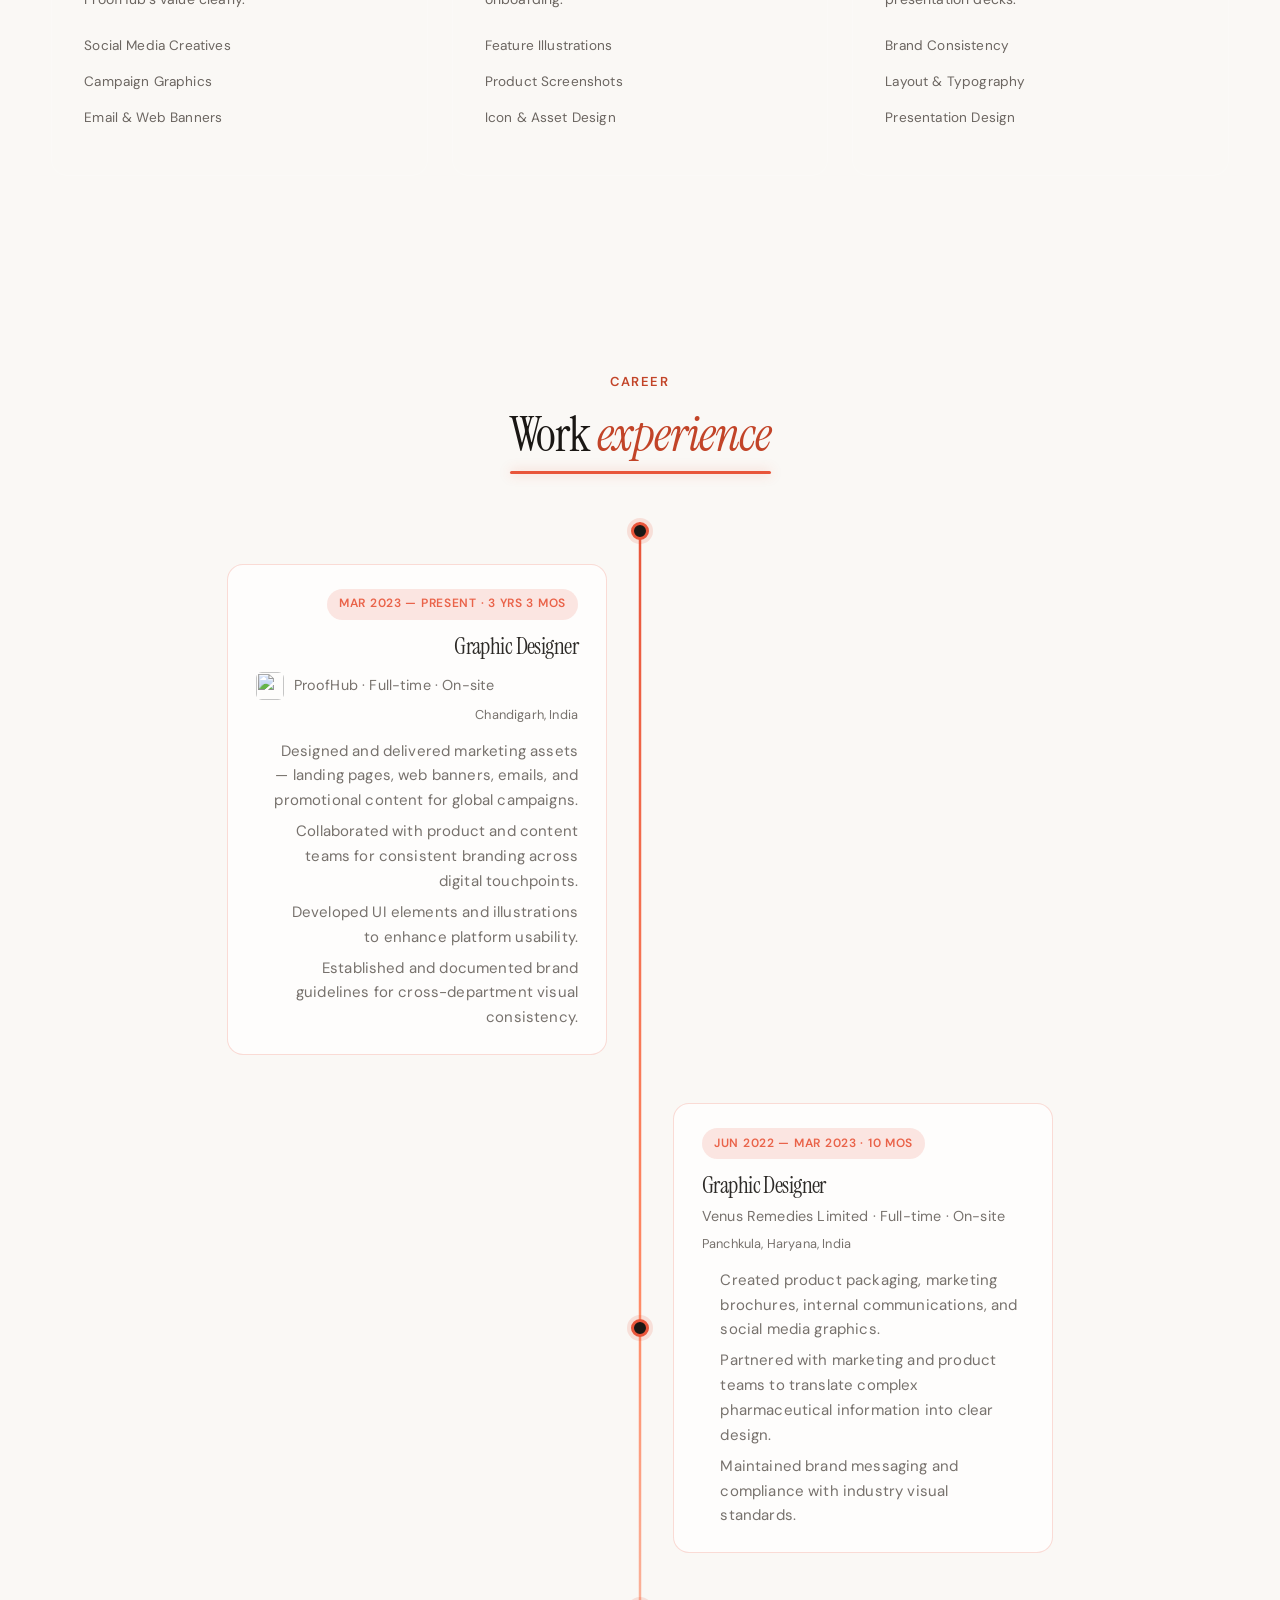
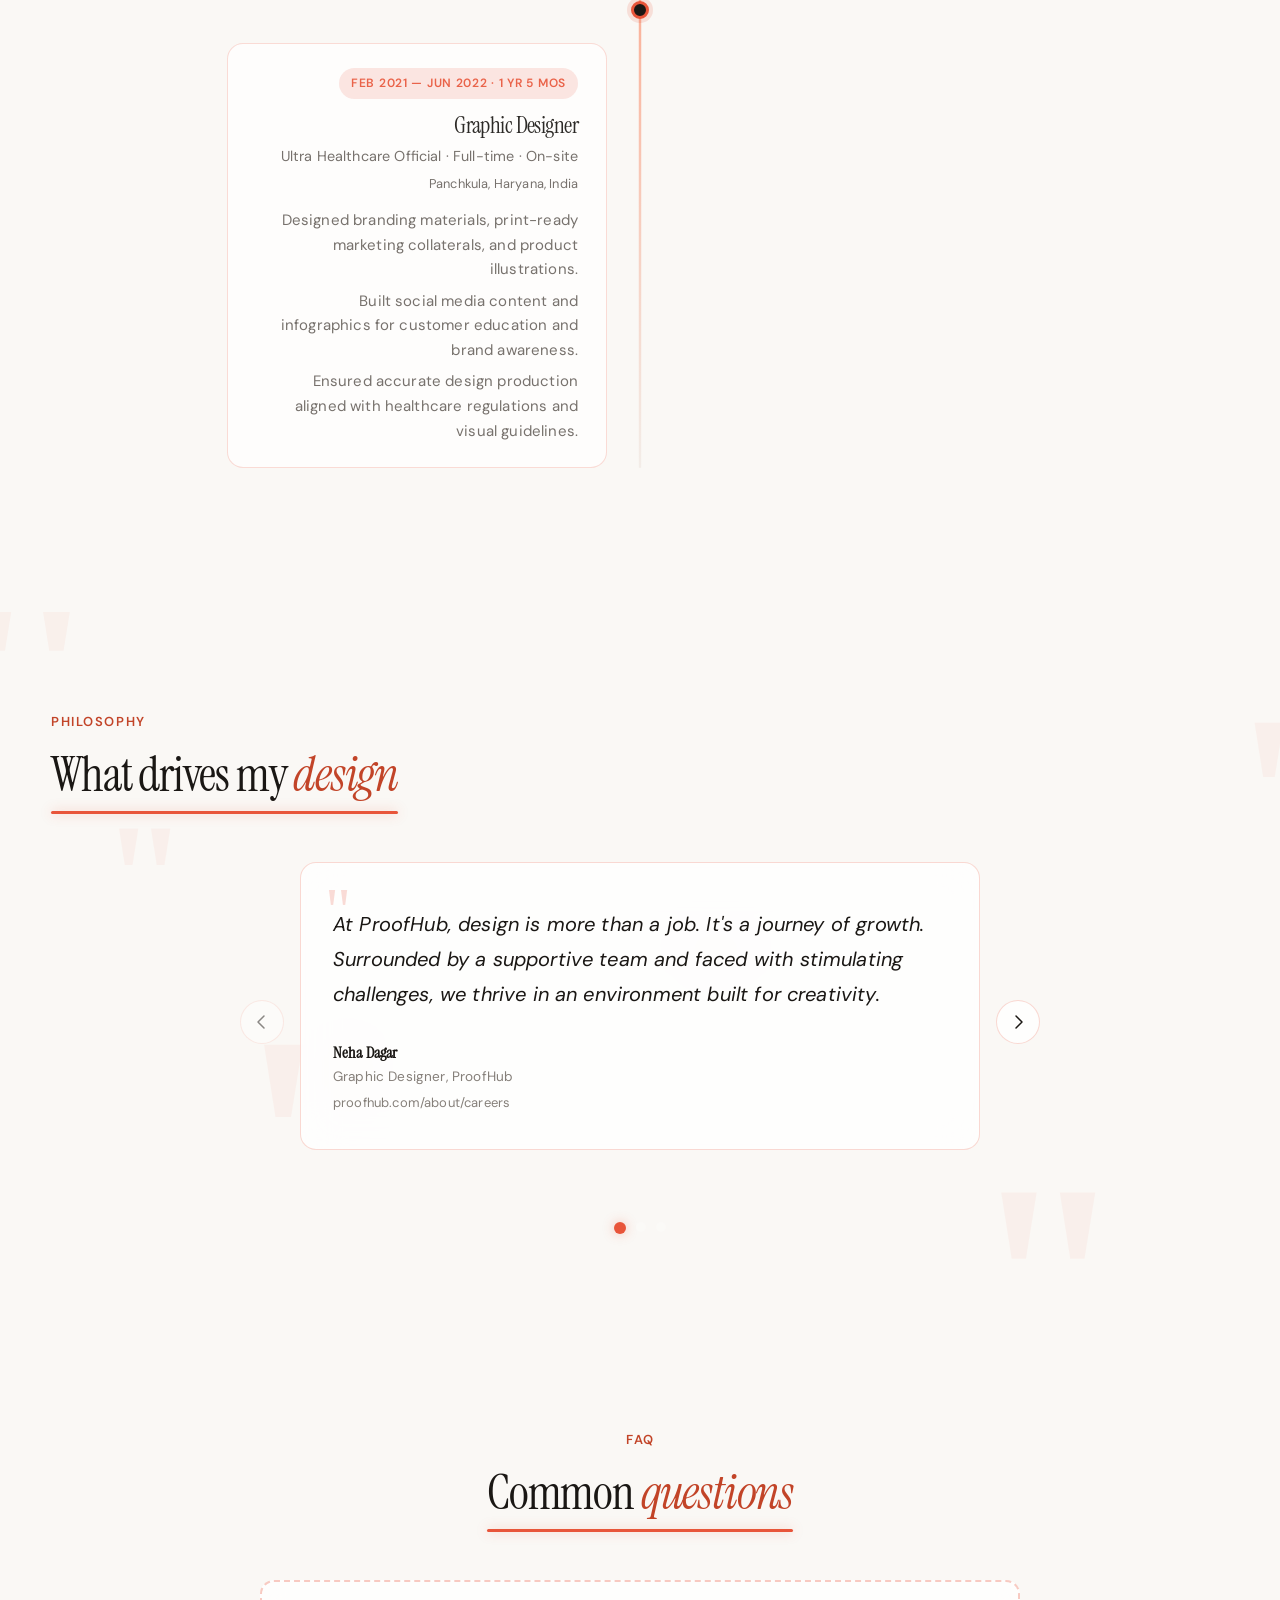
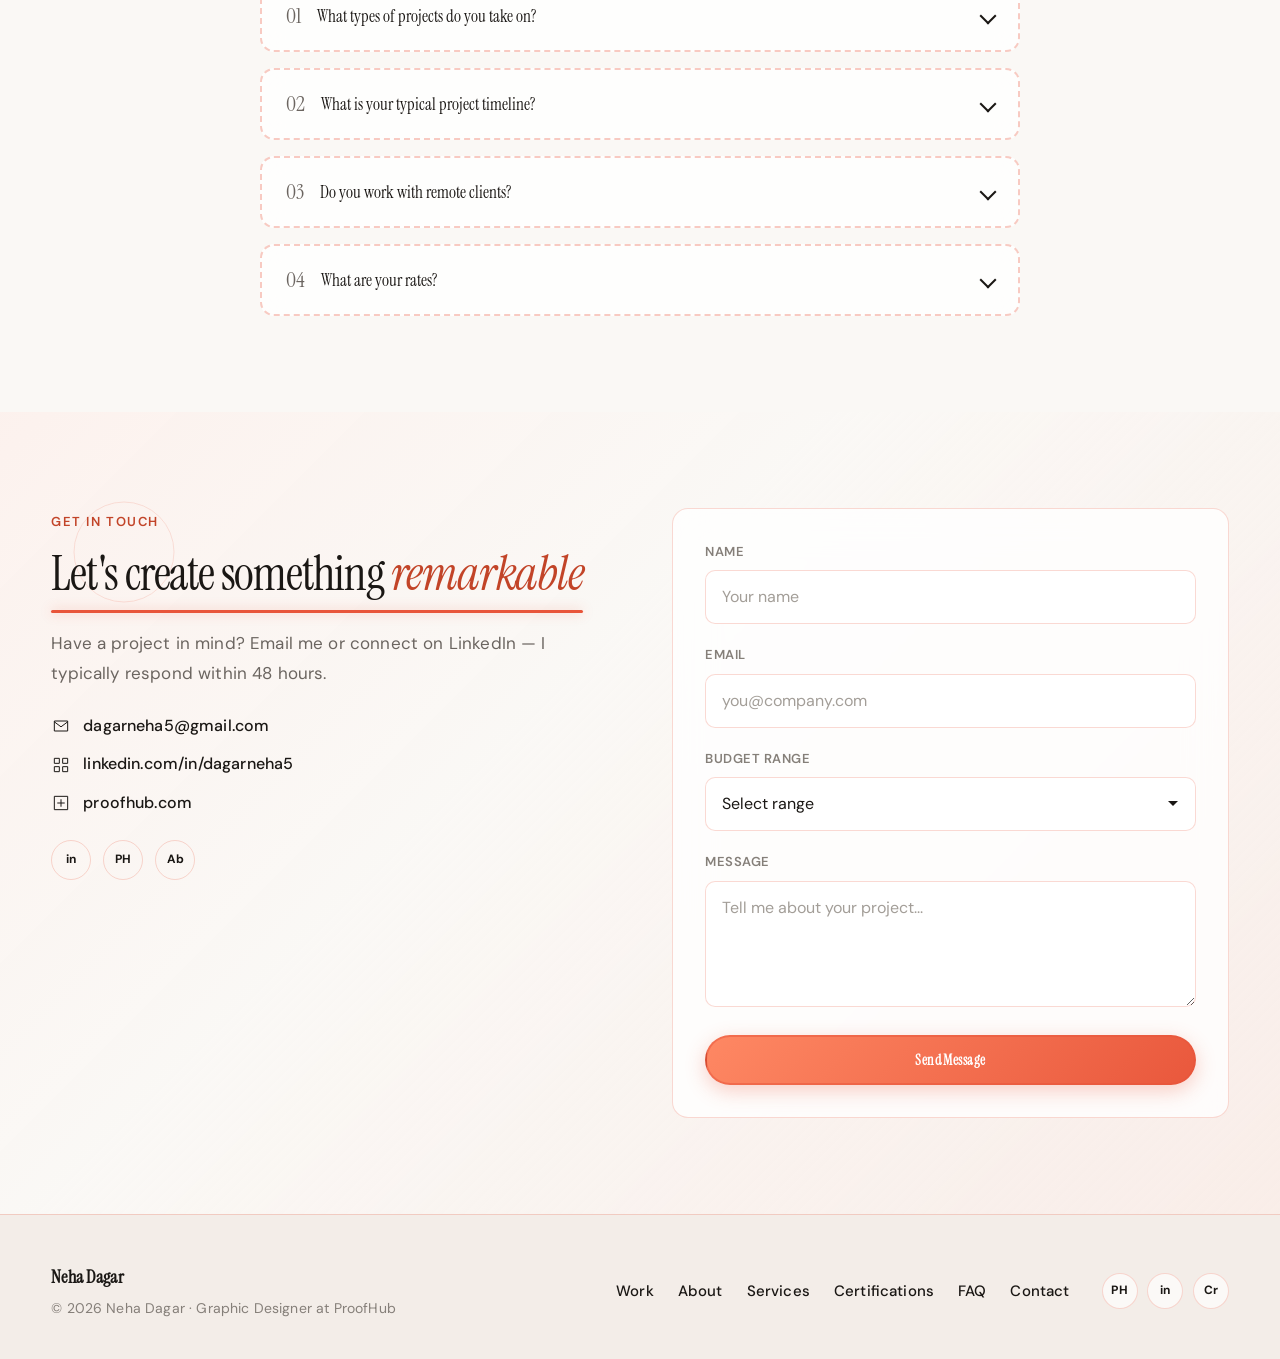
==== commit b89a4d62: "Fix portfolio typography and leftover theme inconsistencies Establish a consistent type scale, use I" ====
--- a/index.html
+++ b/index.html
@@ -10,7 +10,7 @@
   <link href="https://fonts.googleapis.com/css2?family=DM+Sans:ital,opsz,wght@0,9..40,400;0,9..40,500;0,9..40,600;0,9..40,700;1,9..40,400&family=Instrument+Serif:ital@0;1&display=swap" rel="stylesheet" />
   <link rel="stylesheet" href="styles.css" />
 </head>
-<body class="projects-page">
+<body>
   <div class="scroll-progress" aria-hidden="true"><span class="scroll-progress-bar" id="scroll-progress-bar"></span></div>
 
   <div class="cursor" aria-hidden="true">
--- a/styles.css
+++ b/styles.css
@@ -33,7 +33,24 @@
   --glass-border: rgba(232, 85, 58, 0.22);
 
   --font-headline: 'Instrument Serif', Georgia, serif;
-  --font-body: 'DM Sans', sans-serif;
+  --font-body: 'DM Sans', system-ui, sans-serif;
+
+  /* Typography scale */
+  --type-display: clamp(2.75rem, 5vw, 4.25rem);
+  --type-h1: clamp(2.25rem, 4vw, 3rem);
+  --type-h2: clamp(1.75rem, 3vw, 2.5rem);
+  --type-h3: clamp(1.2rem, 1.8vw, 1.5rem);
+  --type-body: 1rem;
+  --type-body-lg: 1.0625rem;
+  --type-small: 0.875rem;
+  --type-label: 0.8125rem;
+  --leading-tight: 1.08;
+  --leading-snug: 1.25;
+  --leading-normal: 1.65;
+  --leading-relaxed: 1.75;
+  --tracking-tight: -0.025em;
+  --tracking-wide: 0.08em;
+  --tracking-wider: 0.12em;
   --ease-out-expo: cubic-bezier(0.16, 1, 0.3, 1);
   --ease-in-out: cubic-bezier(0.65, 0, 0.35, 1);
   --ease-hero: cubic-bezier(0.22, 1, 0.36, 1);
@@ -42,7 +59,7 @@
   --editorial-bg: #ececec;
   --editorial-line: #1a1a1a;
   --editorial-blue: var(--accent);
-  --font-editorial: 'Montserrat', var(--font-body);
+  --font-editorial: var(--font-body);
   --container: min(1200px, 92vw);
   --shadow-sm: 0 4px 20px rgba(var(--primary-rgb), 0.08);
   --shadow-hover: 0 12px 40px rgba(var(--accent-rgb), 0.22);
@@ -53,6 +70,7 @@
   --gold: var(--accent);
   --gold-glow: rgba(var(--accent-rgb), 0.45);
   --ease-smooth: cubic-bezier(0.4, 0, 0.2, 1);
+  --projects-gap: 28px;
 }
 
 /* ============================================
@@ -71,9 +89,9 @@
 
 body {
   font-family: var(--font-body);
-  font-size: 1rem;
+  font-size: var(--type-body);
   font-weight: 400;
-  line-height: 1.65;
+  line-height: var(--leading-normal);
   letter-spacing: 0.01em;
   color: var(--text-dark);
   background: var(--primary-bg);
@@ -82,6 +100,16 @@
   -webkit-font-smoothing: antialiased;
   -moz-osx-font-smoothing: grayscale;
   text-rendering: optimizeLegibility;
+  font-feature-settings: 'kern' 1, 'liga' 1;
+}
+
+h1, h2, h3, h4, h5, h6 {
+  font-family: var(--font-headline);
+  font-weight: 400;
+  line-height: var(--leading-snug);
+  letter-spacing: var(--tracking-tight);
+  color: var(--text-dark);
+  text-wrap: balance;
 }
 
 body.loaded {
@@ -546,7 +574,7 @@
   right: 0;
   z-index: 1000;
   height: var(--header-height);
-  background: rgba(245, 239, 255, 0.72);
+  background: rgba(250, 248, 245, 0.82);
   backdrop-filter: blur(14px);
   -webkit-backdrop-filter: blur(14px);
   border-bottom: 1px solid transparent;
@@ -614,9 +642,9 @@
   align-items: center;
   gap: 0.75rem;
   font-family: var(--font-headline);
-  font-weight: 700;
+  font-weight: 400;
   font-size: 1.125rem;
-  letter-spacing: 0.02em;
+  letter-spacing: 0.01em;
   color: var(--text-dark);
 }
 
@@ -826,7 +854,7 @@
   inset: 0;
   background:
     radial-gradient(ellipse 70% 50% at 15% 30%, rgba(var(--accent-rgb), 0.2), transparent 55%),
-    radial-gradient(ellipse 50% 40% at 85% 70%, rgba(205, 193, 255, 0.25), transparent 50%);
+    radial-gradient(ellipse 50% 40% at 85% 70%, rgba(var(--accent-rgb), 0.12), transparent 50%);
   animation: meshDrift 16s ease-in-out infinite alternate;
 }
 
@@ -952,9 +980,10 @@
   display: flex;
   align-items: center;
   gap: 1rem;
-  font-size: 0.875rem;
+  font-family: var(--font-body);
+  font-size: var(--type-small);
   font-weight: 600;
-  letter-spacing: 0.1em;
+  letter-spacing: var(--tracking-wider);
   text-transform: uppercase;
   color: var(--accent-text);
   margin-bottom: 1.5rem;
@@ -978,10 +1007,10 @@
 
 .hero-title {
   font-family: var(--font-headline);
-  font-size: clamp(2.75rem, 5vw, 4rem);
-  font-weight: 800;
-  line-height: 1.15;
-  letter-spacing: 0.02em;
+  font-size: var(--type-display);
+  font-weight: 400;
+  line-height: var(--leading-tight);
+  letter-spacing: var(--tracking-tight);
   margin-bottom: 1.5rem;
 }
 
@@ -997,11 +1026,11 @@
 }
 
 .hero-desc {
-  max-width: 480px;
+  max-width: 42ch;
   color: var(--text-muted);
   margin-bottom: 2rem;
-  font-size: 1.0625rem;
-  line-height: 1.7;
+  font-size: var(--type-body-lg);
+  line-height: var(--leading-relaxed);
 }
 
 .hero-actions {
@@ -1022,17 +1051,19 @@
 .stat-num {
   display: block;
   font-family: var(--font-headline);
-  font-size: 2rem;
-  font-weight: 700;
+  font-size: clamp(1.75rem, 3vw, 2rem);
+  font-weight: 400;
   color: var(--accent);
-  line-height: 1.2;
+  line-height: var(--leading-snug);
 }
 
 .stat-label {
-  font-size: 0.8rem;
+  font-family: var(--font-body);
+  font-size: 0.75rem;
+  font-weight: 500;
   color: var(--text-muted);
   text-transform: uppercase;
-  letter-spacing: 0.08em;
+  letter-spacing: var(--tracking-wide);
 }
 
 .stat-divider {
@@ -1112,9 +1143,9 @@
   inset: 0;
   background: linear-gradient(
     160deg,
-    rgba(26, 26, 46, 0.3) 0%,
+    rgba(var(--primary-rgb), 0.3) 0%,
     rgba(var(--accent-rgb), 0.15) 50%,
-    rgba(26, 26, 46, 0.7) 100%
+    rgba(var(--primary-rgb), 0.7) 100%
   );
   z-index: 1;
   pointer-events: none;
@@ -1436,9 +1467,9 @@
 .marquee-track span {
   font-family: var(--font-headline);
   font-size: clamp(1.25rem, 3vw, 2rem);
-  font-weight: 700;
-  letter-spacing: 0.05em;
-  color: rgba(46, 40, 72, 0.12);
+  font-weight: 400;
+  letter-spacing: 0.03em;
+  color: rgba(var(--primary-rgb), 0.1);
   transition: color 0.3s;
 }
 
@@ -1463,9 +1494,10 @@
 
 .section-tag {
   display: inline-block;
-  font-size: 0.8125rem;
+  font-family: var(--font-body);
+  font-size: var(--type-label);
   font-weight: 600;
-  letter-spacing: 0.12em;
+  letter-spacing: var(--tracking-wider);
   text-transform: uppercase;
   color: var(--accent-text);
   margin-bottom: 1rem;
@@ -1473,10 +1505,10 @@
 
 .section-title {
   font-family: var(--font-headline);
-  font-size: clamp(2rem, 4vw, 2.75rem);
-  font-weight: 700;
-  line-height: 1.2;
-  letter-spacing: 0.01em;
+  font-size: var(--type-h1);
+  font-weight: 400;
+  line-height: var(--leading-tight);
+  letter-spacing: var(--tracking-tight);
   margin-bottom: 3rem;
   max-width: 600px;
 }
@@ -1774,7 +1806,7 @@
   letter-spacing: 0.08em;
   text-transform: uppercase;
   color: var(--accent-text);
-  background: rgba(26, 26, 46, 0.85);
+  background: rgba(var(--primary-rgb), 0.85);
   backdrop-filter: blur(8px);
   border: 1px solid rgba(var(--accent-rgb), 0.4);
   border-radius: 50px;
@@ -1800,7 +1832,7 @@
 
 @keyframes workBadgePulse {
   0%, 100% {
-    background: rgba(26, 26, 46, 0.85);
+    background: rgba(var(--primary-rgb), 0.85);
     border-color: rgba(var(--accent-rgb), 0.4);
   }
   50% {
@@ -2052,10 +2084,10 @@
 }
 
 .certifications-intro {
-  max-width: 36rem;
+  max-width: 42ch;
   margin: 1rem auto 0;
-  font-size: 0.95rem;
-  line-height: 1.6;
+  font-size: var(--type-body-lg);
+  line-height: var(--leading-relaxed);
   color: var(--text-muted);
   text-align: center;
 }
@@ -2146,10 +2178,10 @@
     border-color: rgba(var(--accent-rgb), 0.45);
   }
   33% {
-    border-color: rgba(205, 193, 255, 0.55);
+    border-color: rgba(var(--accent-rgb), 0.65);
   }
   66% {
-    border-color: rgba(229, 217, 242, 0.7);
+    border-color: rgba(255, 188, 171, 0.75);
   }
 }
 
@@ -2226,8 +2258,8 @@
 
 .award-title {
   font-family: var(--font-headline);
-  font-size: 1.15rem;
-  font-weight: 700;
+  font-size: 1.125rem;
+  font-weight: 400;
   margin: 0 0 0.35rem;
   color: var(--text-dark);
   transition: color 300ms ease;
@@ -2373,9 +2405,9 @@
   pointer-events: none;
   background: linear-gradient(
     135deg,
-    rgba(var(--accent-rgb), 0.45) 0%,
-    rgba(26, 26, 46, 0.15) 45%,
-    rgba(139, 92, 246, 0.4) 100%
+    rgba(var(--accent-rgb), 0.35) 0%,
+    rgba(var(--primary-rgb), 0.12) 45%,
+    rgba(var(--accent-rgb), 0.25) 100%
   );
   animation: aboutOverlayPulse 3s ease-in-out infinite;
 }
@@ -2388,8 +2420,9 @@
 .about-text {
   color: var(--text-muted);
   margin-bottom: 1rem;
-  font-size: 1.0625rem;
-  line-height: 1.75;
+  font-size: var(--type-body-lg);
+  line-height: var(--leading-relaxed);
+  max-width: 58ch;
 }
 
 /* Bio paragraphs — fade + slide left to right on scroll */
@@ -2496,20 +2529,20 @@
   display: block;
   font-family: var(--font-headline);
   font-size: clamp(1.75rem, 4vw, 2.25rem);
-  font-weight: 800;
+  font-weight: 400;
   color: var(--accent);
-  line-height: 1.1;
+  line-height: var(--leading-tight);
   margin-bottom: 0.35rem;
-  text-shadow: 0 0 20px rgba(var(--accent-rgb), 0.2);
 }
 
 .stat-box-label {
   display: block;
-  font-size: 0.8rem;
+  font-family: var(--font-body);
+  font-size: 0.75rem;
   font-weight: 500;
   color: var(--text-muted);
   text-transform: uppercase;
-  letter-spacing: 0.06em;
+  letter-spacing: var(--tracking-wide);
 }
 
 .about-skills {
@@ -2674,7 +2707,7 @@
   z-index: 2;
   font-family: var(--font-headline);
   font-size: 1.25rem;
-  font-weight: 800;
+  font-weight: 400;
   color: var(--accent);
   line-height: 1;
   min-width: 2ch;
@@ -2688,8 +2721,8 @@
 
 .service-title {
   font-family: var(--font-headline);
-  font-size: 1.25rem;
-  font-weight: 700;
+  font-size: var(--type-h3);
+  font-weight: 400;
   margin-bottom: 0.75rem;
   transition: color 300ms ease;
 }
@@ -2699,7 +2732,8 @@
 }
 
 .service-desc {
-  font-size: 0.9rem;
+  font-size: var(--type-small);
+  line-height: var(--leading-relaxed);
   color: var(--text-muted);
   margin-bottom: 1.5rem;
 }
@@ -3207,8 +3241,8 @@
 
 .timeline-role {
   font-family: var(--font-headline);
-  font-size: 1.25rem;
-  font-weight: 700;
+  font-size: var(--type-h3);
+  font-weight: 400;
   margin-bottom: 0.35rem;
   position: relative;
   display: inline-block;
@@ -3580,8 +3614,8 @@
 
 @keyframes faqBorderSpin {
   0%, 100% { border-color: rgba(var(--accent-rgb), 0.35); }
-  33% { border-color: rgba(139, 92, 246, 0.4); }
-  66% { border-color: rgba(0, 229, 192, 0.35); }
+  33% { border-color: rgba(var(--accent-rgb), 0.55); }
+  66% { border-color: rgba(255, 188, 171, 0.5); }
 }
 
 .faq-question {
@@ -3598,7 +3632,7 @@
   cursor: pointer;
   font-family: var(--font-headline);
   font-size: 1.05rem;
-  font-weight: 600;
+  font-weight: 400;
   transition: color 300ms ease, background 300ms ease;
 }
 
@@ -3613,8 +3647,9 @@
 }
 
 .faq-num {
-  font-size: 1.5rem;
-  font-weight: 800;
+  font-family: var(--font-headline);
+  font-size: 1.35rem;
+  font-weight: 400;
   color: var(--text-muted);
   transition: color 300ms ease, text-shadow 300ms ease, transform 300ms ease;
 }
@@ -3714,9 +3749,9 @@
   inset: -50%;
   background: linear-gradient(
     135deg,
-    rgba(229, 217, 242, 0.9) 0%,
-    rgba(245, 239, 255, 0.95) 45%,
-    rgba(205, 193, 255, 0.35) 100%
+    rgba(255, 232, 226, 0.92) 0%,
+    rgba(250, 248, 245, 0.96) 45%,
+    rgba(var(--accent-rgb), 0.12) 100%
   );
   animation: contactGradientMove 15s ease-in-out infinite alternate;
 }
@@ -3785,6 +3820,9 @@
 .contact-desc {
   color: var(--text-muted);
   margin: 1rem 0 0;
+  font-size: var(--type-body-lg);
+  line-height: var(--leading-relaxed);
+  max-width: 42ch;
 }
 
 .contact-info.in-view .section-title-inner,
@@ -3939,7 +3977,7 @@
 .form-group select {
   cursor: pointer;
   appearance: none;
-  background-image: url("data:image/svg+xml,%3Csvg xmlns='http://www.w3.org/2000/svg' width='12' height='12' viewBox='0 0 12 12'%3E%3Cpath fill='%235c4d9a' d='M6 8L1 3h10z'/%3E%3C/svg%3E");
+  background-image: url("data:image/svg+xml,%3Csvg xmlns='http://www.w3.org/2000/svg' width='12' height='12' viewBox='0 0 12 12'%3E%3Cpath fill='%231a1714' d='M6 8L1 3h10z'/%3E%3C/svg%3E");
   background-repeat: no-repeat;
   background-position: right 1rem center;
 }
@@ -4196,7 +4234,7 @@
   height: 48px;
   border-radius: 50%;
   border: 1px solid var(--accent);
-  background: rgba(26, 26, 46, 0.9);
+  background: rgba(var(--primary-rgb), 0.9);
   color: var(--accent);
   display: flex;
   align-items: center;
@@ -4427,19 +4465,21 @@
 }
 
 .projects-hero-eyebrow {
-  font-size: 0.75rem;
+  font-family: var(--font-body);
+  font-size: var(--type-label);
   font-weight: 600;
-  letter-spacing: 0.2em;
+  letter-spacing: var(--tracking-wider);
   text-transform: uppercase;
-  color: var(--accent);
+  color: var(--accent-text);
   margin-bottom: 1rem;
 }
 
 .projects-hero-title {
   font-family: var(--font-headline);
-  font-size: clamp(2.5rem, 6vw, 4rem);
-  font-weight: 800;
-  line-height: 1.1;
+  font-size: var(--type-h1);
+  font-weight: 400;
+  line-height: var(--leading-tight);
+  letter-spacing: var(--tracking-tight);
   margin-bottom: 1rem;
   color: var(--text-dark);
 }
@@ -4464,8 +4504,11 @@
 
 .projects-hero-sub {
   color: var(--text-muted);
-  font-size: 1.1rem;
+  font-size: var(--type-body-lg);
+  line-height: var(--leading-relaxed);
   margin-bottom: 2rem;
+  max-width: 52ch;
+  margin-inline: auto;
 }
 
 .projects-hero-sub strong {
@@ -4588,7 +4631,7 @@
   margin-inline: auto;
   padding: 0.45rem;
   border-radius: 999px;
-  background: rgba(245, 239, 255, 0.75);
+  background: rgba(250, 248, 245, 0.86);
   border: 1px solid rgba(var(--accent-rgb), 0.2);
   backdrop-filter: blur(8px);
   -webkit-backdrop-filter: blur(8px);
@@ -4596,8 +4639,8 @@
 
 .projects-filter {
   padding: 0.55rem 1.15rem;
-  font-family: var(--font-headline);
-  font-size: 0.85rem;
+  font-family: var(--font-body);
+  font-size: var(--type-small);
   font-weight: 600;
   border-radius: 999px;
   border: 1px solid var(--glass-border);
@@ -4696,10 +4739,10 @@
 .projects-stat-num {
   display: block;
   font-family: var(--font-headline);
-  font-size: 2.25rem;
-  font-weight: 800;
+  font-size: clamp(1.75rem, 3vw, 2.25rem);
+  font-weight: 400;
   color: var(--accent);
-  line-height: 1.2;
+  line-height: var(--leading-snug);
 }
 
 .projects-stat-label {
@@ -4912,8 +4955,8 @@
 
 .project-card-title {
   font-family: var(--font-headline);
-  font-size: 1.35rem;
-  font-weight: 700;
+  font-size: clamp(1.2rem, 1.8vw, 1.5rem);
+  font-weight: 400;
   color: var(--neutral-white);
   text-shadow: 0 2px 12px rgba(0, 0, 0, 0.5);
   margin-bottom: 0.25rem;
@@ -4954,7 +4997,7 @@
   align-items: center;
   justify-content: center;
   min-height: 280px;
-  background: linear-gradient(135deg, rgba(var(--accent-rgb), 0.15), rgba(139, 92, 246, 0.15));
+  background: linear-gradient(135deg, rgba(var(--accent-rgb), 0.15), rgba(var(--accent-rgb), 0.08));
   border: 2px dashed rgba(var(--accent-rgb), 0.4);
   cursor: default;
   grid-column: span 1;
@@ -5184,8 +5227,8 @@
 
 .modal-title {
   font-family: var(--font-headline);
-  font-size: 2rem;
-  font-weight: 800;
+  font-size: var(--type-h1);
+  font-weight: 400;
   margin-bottom: 0.75rem;
 }
 
@@ -5259,8 +5302,8 @@
 .modal-stat-num {
   display: block;
   font-family: var(--font-headline);
-  font-size: 1.75rem;
-  font-weight: 800;
+  font-size: 1.5rem;
+  font-weight: 400;
   color: var(--accent);
 }
 
@@ -5900,7 +5943,7 @@
     height: 100dvh;
     padding: calc(var(--header-height) + 2rem) 2rem 2rem;
     gap: 0.25rem;
-    background: rgba(245, 239, 255, 0.98);
+    background: rgba(250, 248, 245, 0.98);
     backdrop-filter: blur(24px);
     -webkit-backdrop-filter: blur(24px);
     border-right: 1px solid var(--glass-border);
@@ -6064,20 +6107,15 @@
   backdrop-filter: blur(8px);
 }
 
-/* ============================================
-   Behance-inspired art direction upgrades
-   ============================================ */
-.hero-title {
-  letter-spacing: -0.04em;
+/* Behance-inspired art direction upgrades */
+.projects-hero-title-text {
+  display: block;
+  font-size: clamp(2.25rem, 5vw, 3.75rem);
+  letter-spacing: var(--tracking-tight);
 }
 
 .hero-desc {
-  max-width: 62ch;
-}
-
-.projects-hero-title-text {
-  font-size: clamp(2.6rem, 6vw, 5.6rem);
-  letter-spacing: -0.04em;
+  max-width: 42ch;
 }
 
 .projects-grid {
@@ -6136,23 +6174,56 @@
 }
 
 .project-card-body {
+  position: static;
+  inset: auto;
   padding: 1.2rem 1.2rem 1.35rem;
+  background: var(--neutral-white);
+  transform: none;
+}
+
+.project-card:hover .project-card-body,
+.project-card:focus-visible .project-card-body {
+  transform: none;
 }
 
 .project-card-title {
   font-family: var(--font-headline);
-  font-size: clamp(1.35rem, 2vw, 2rem);
-  letter-spacing: -0.01em;
+  font-size: clamp(1.2rem, 1.8vw, 1.5rem);
+  font-weight: 400;
+  letter-spacing: var(--tracking-tight);
+  color: var(--text-dark);
+  text-shadow: none;
+}
+
+.project-card-service {
+  display: block;
+  font-size: var(--type-small);
+  color: var(--text-muted);
+  margin-top: 0.25rem;
 }
 
 .project-card-desc {
   color: var(--text-muted);
+  font-size: var(--type-small);
+  line-height: var(--leading-relaxed);
+  margin-top: 0.5rem;
+  opacity: 1;
+  max-height: none;
 }
 
 .project-card-badge {
+  display: inline-block;
+  font-family: var(--font-body);
+  font-size: 0.7rem;
+  font-weight: 600;
+  letter-spacing: var(--tracking-wide);
+  text-transform: uppercase;
+  padding: 0.3rem 0.65rem;
+  border-radius: 999px;
   background: rgba(var(--accent-rgb), 0.12);
   color: var(--accent-dark);
   border: 1px solid rgba(var(--accent-rgb), 0.3);
+  margin-bottom: 0.5rem;
 }
 
 .signature-direction {
@@ -6226,14 +6297,16 @@
 
 .signature-card-meta h3 {
   font-family: var(--font-headline);
-  font-size: clamp(1.45rem, 2.4vw, 2.4rem);
-  font-weight: 500;
-  line-height: 1.08;
+  font-size: clamp(1.35rem, 2.2vw, 2rem);
+  font-weight: 400;
+  line-height: var(--leading-tight);
   margin-bottom: 0.6rem;
 }
 
 .signature-card-meta p {
-  max-width: 62ch;
+  max-width: 48ch;
+  font-size: var(--type-small);
+  line-height: var(--leading-relaxed);
   color: rgba(255, 255, 255, 0.88);
 }
 
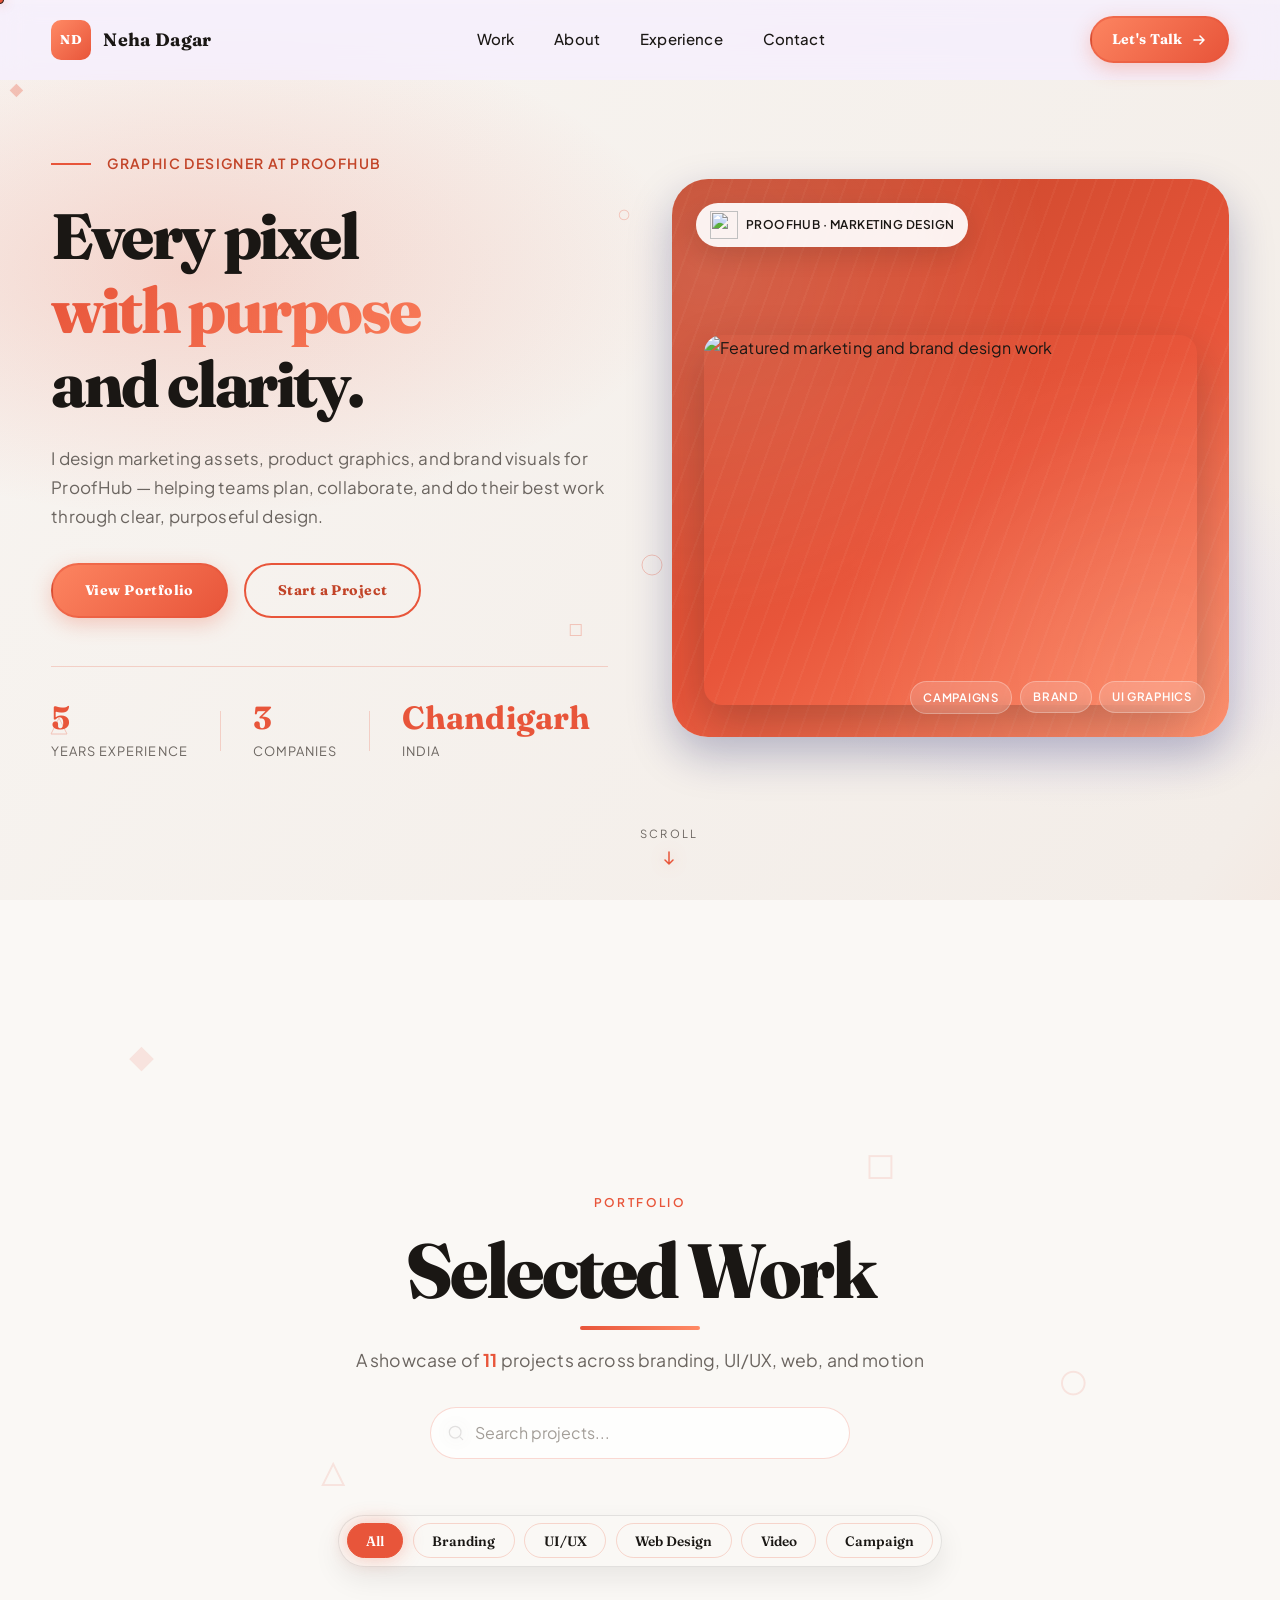
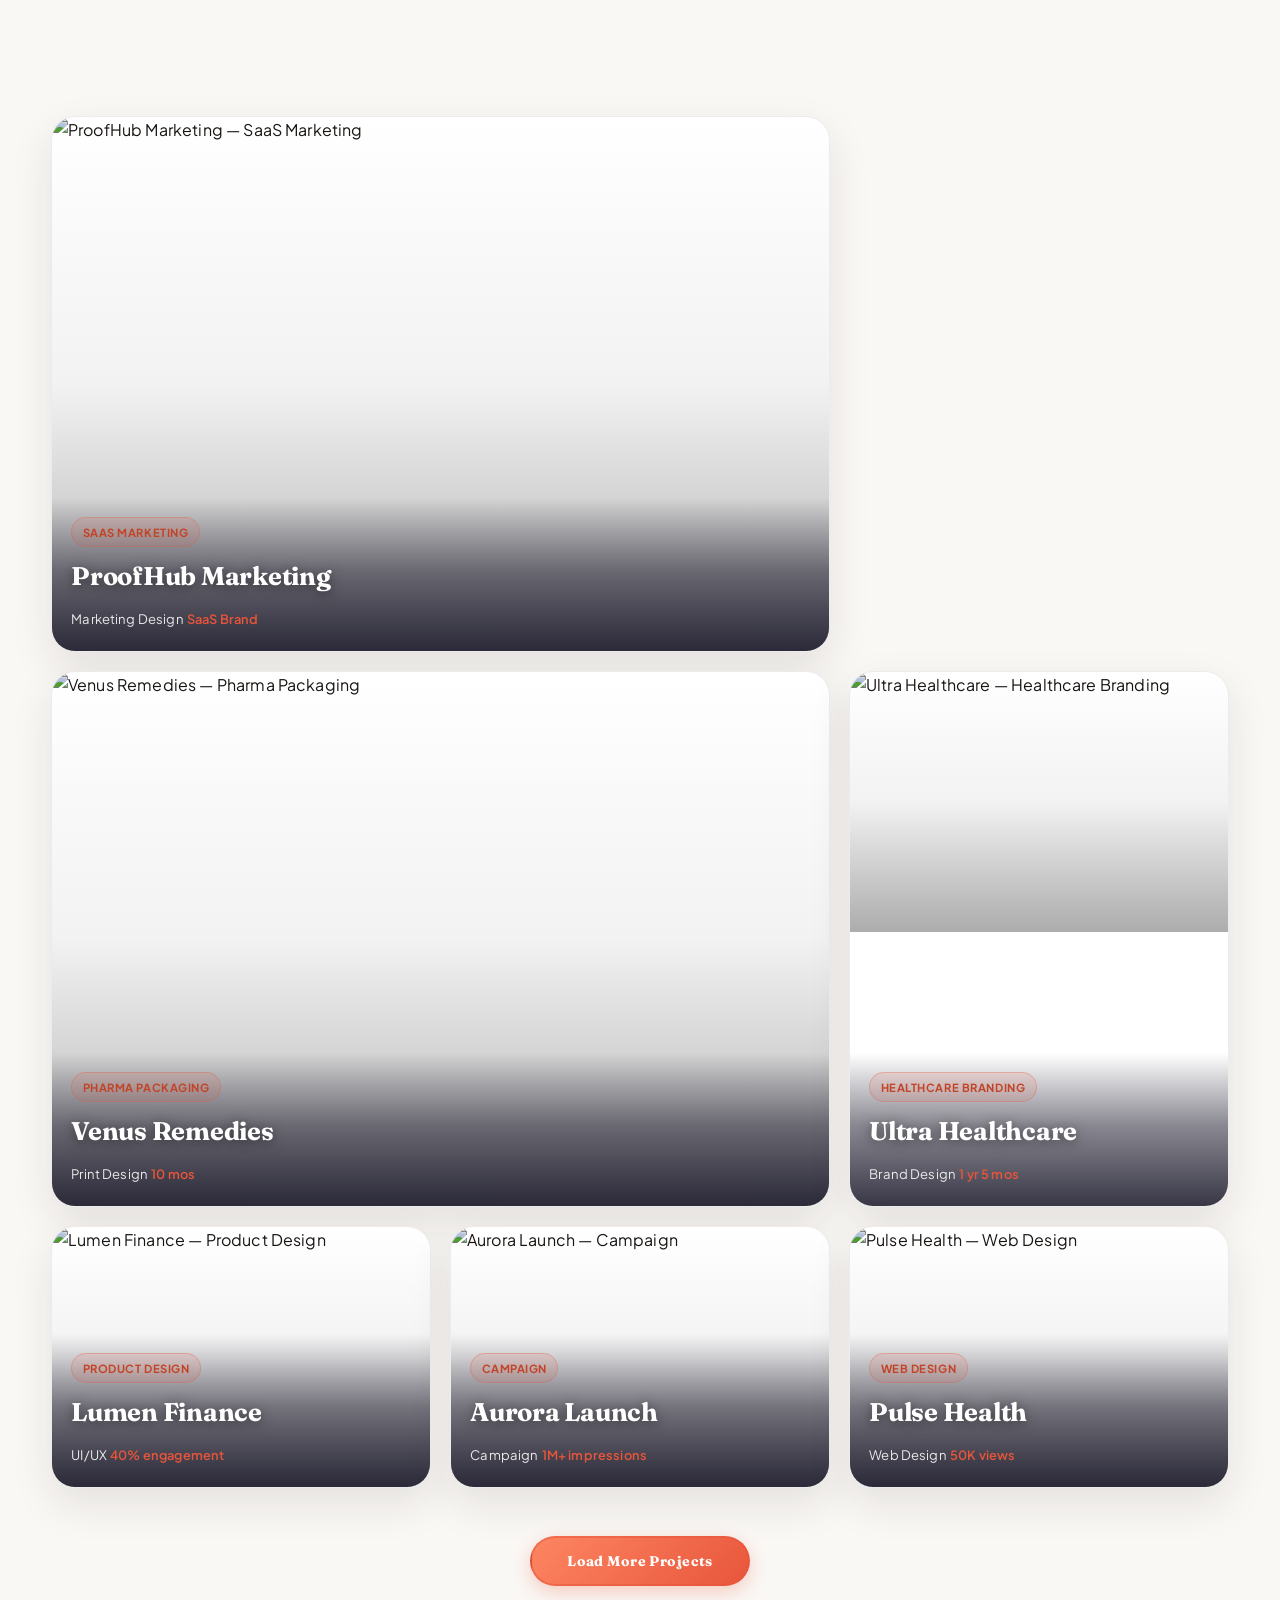
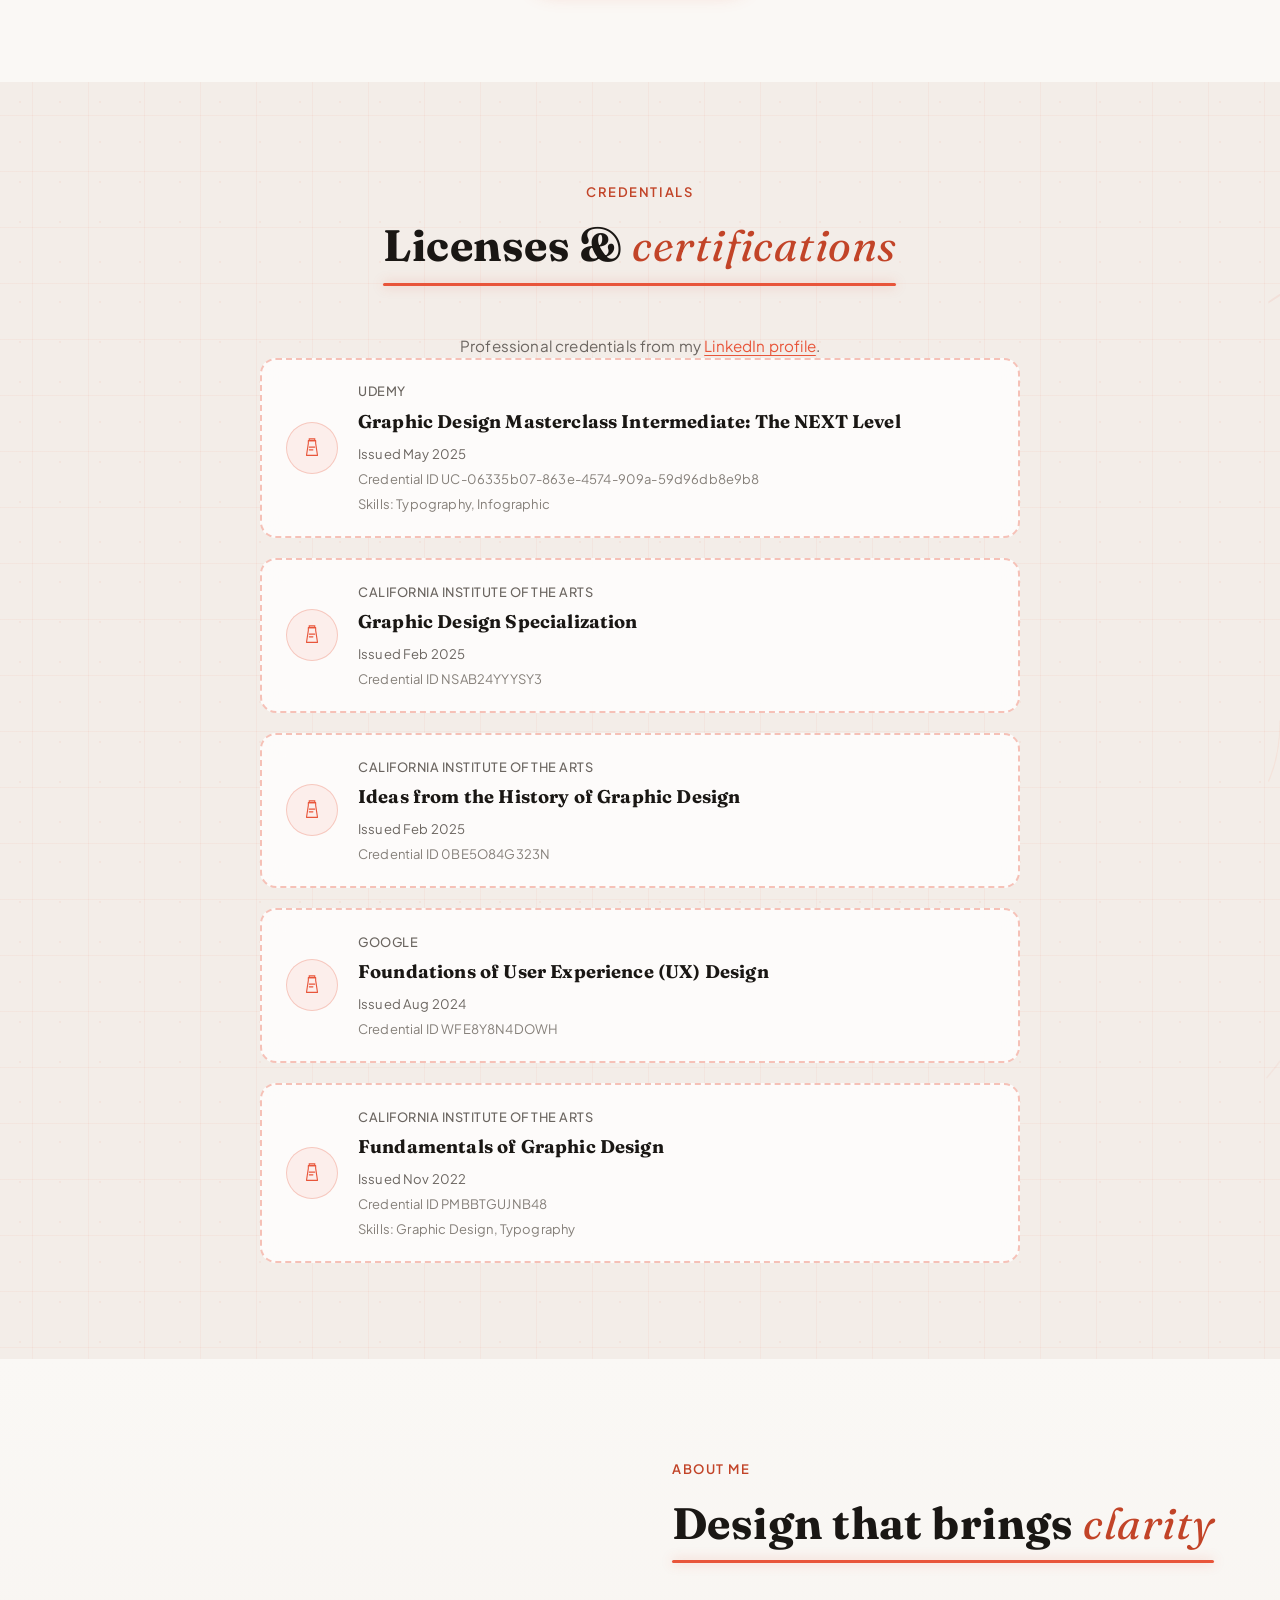
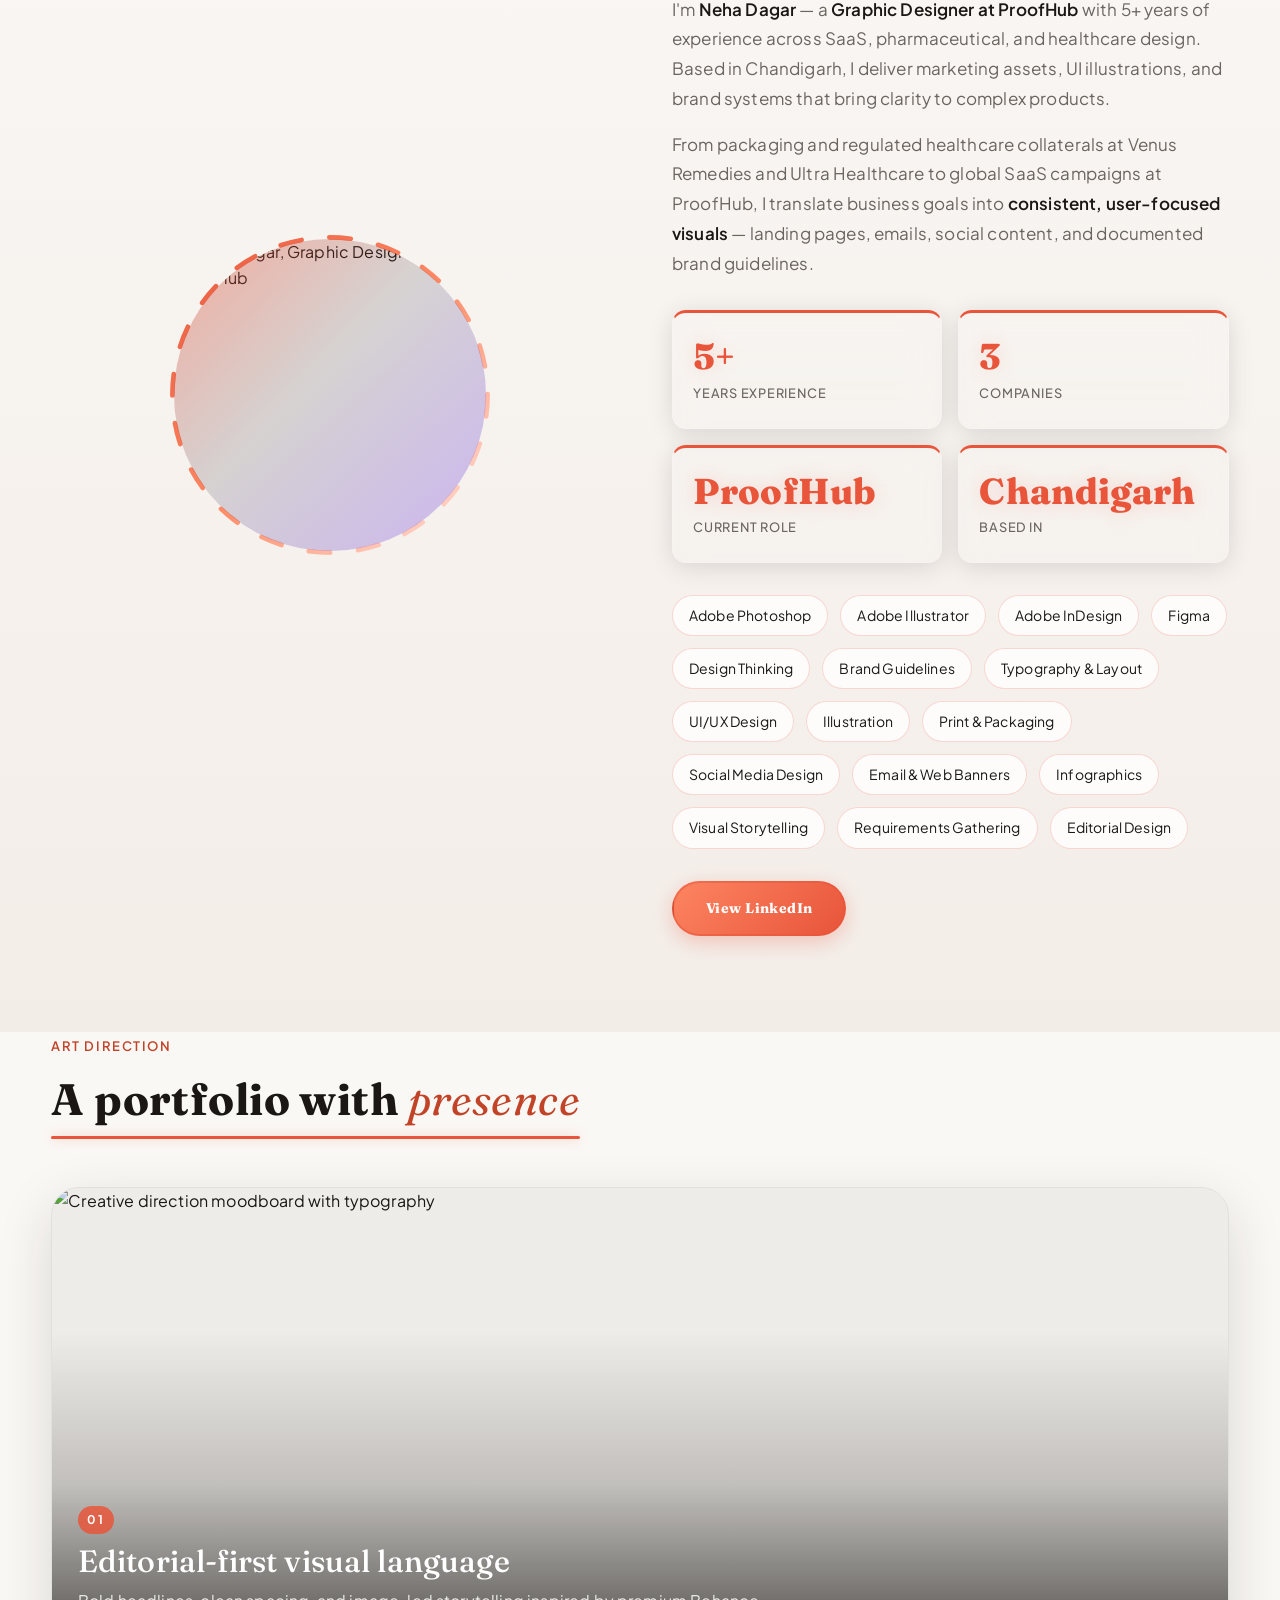
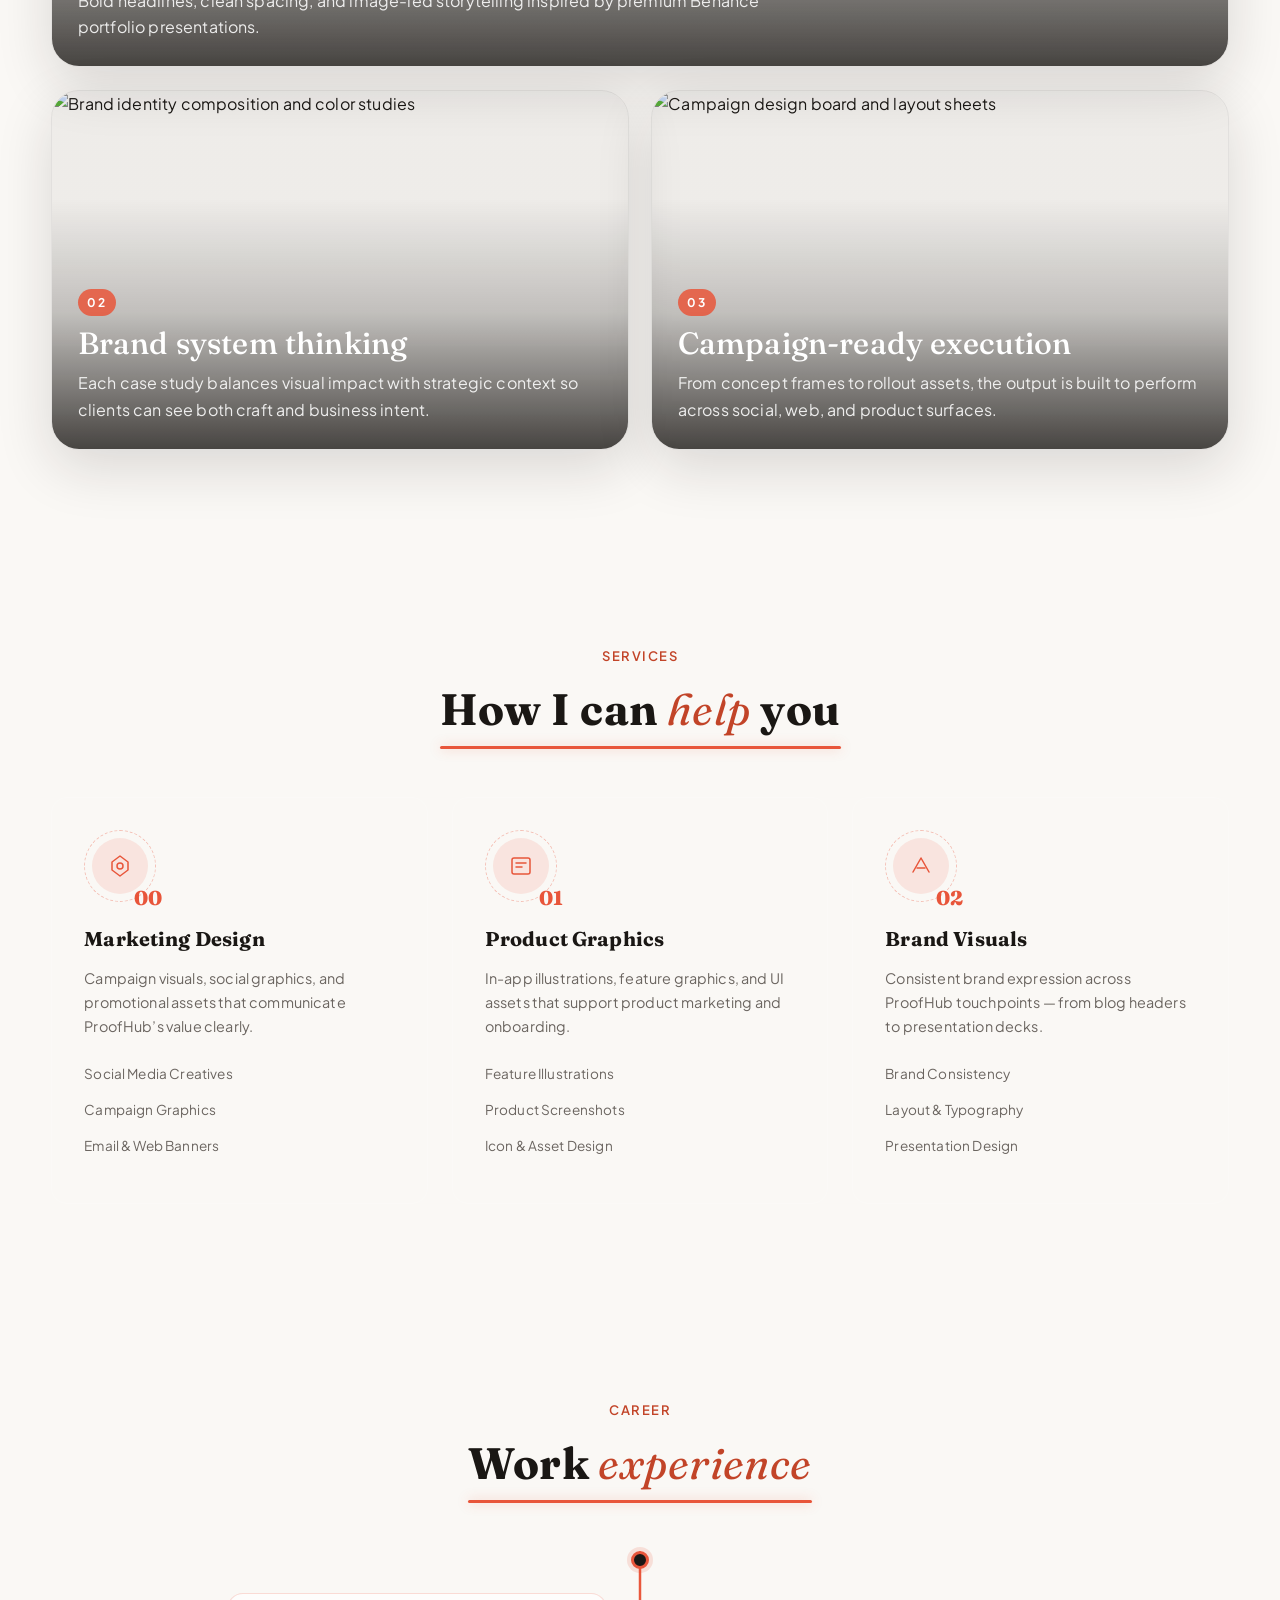
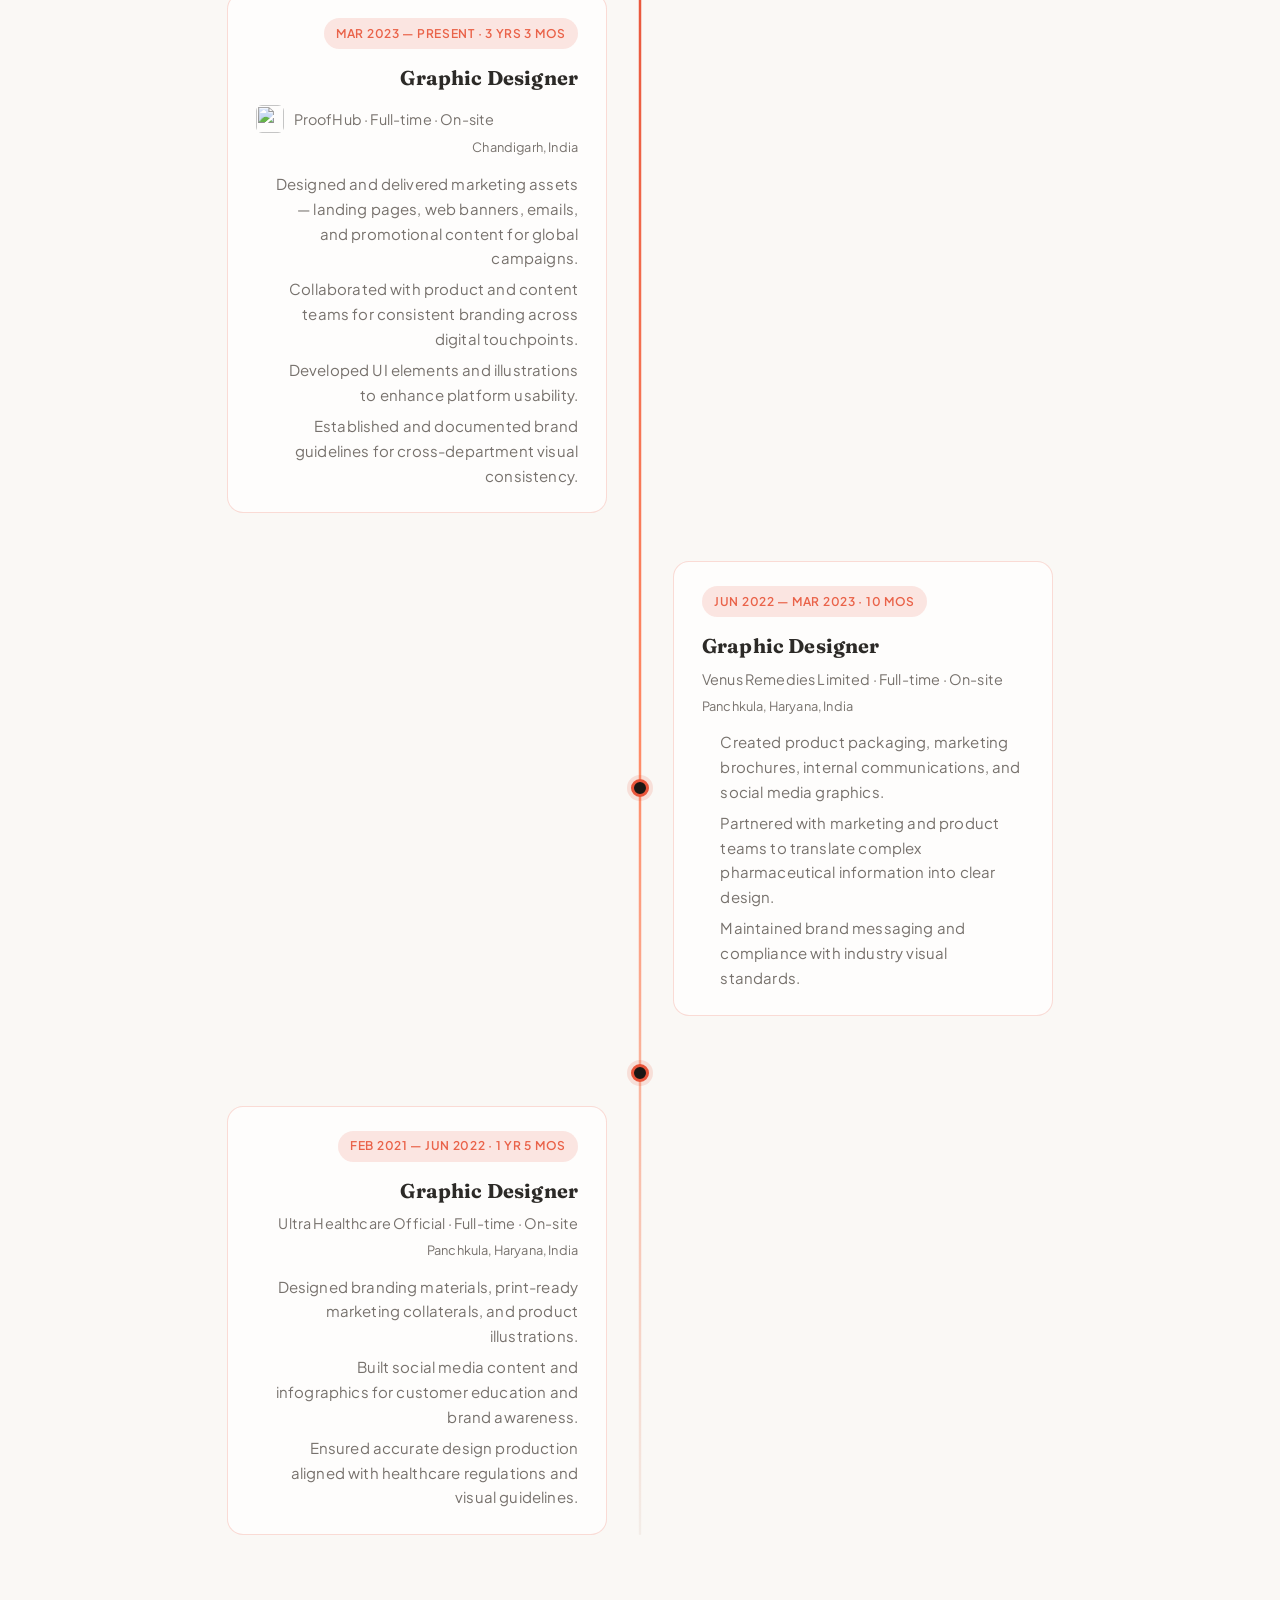
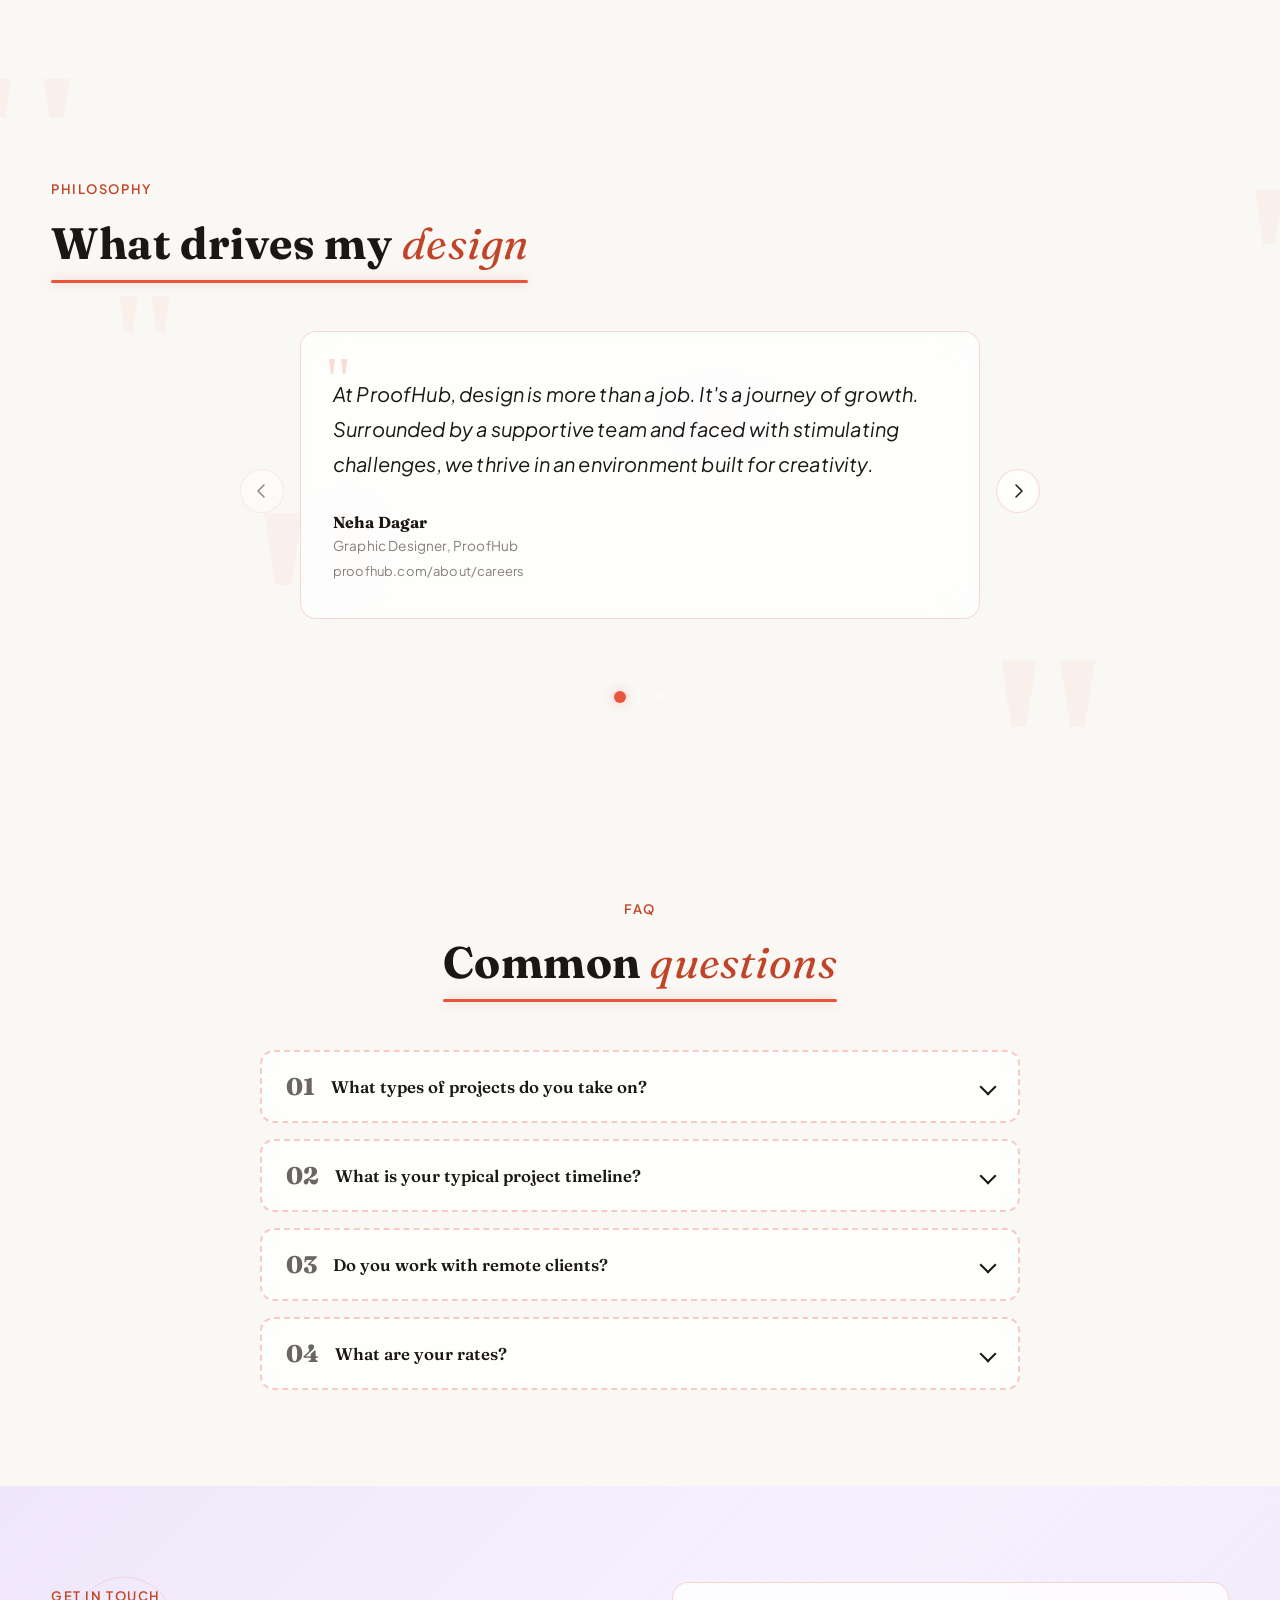
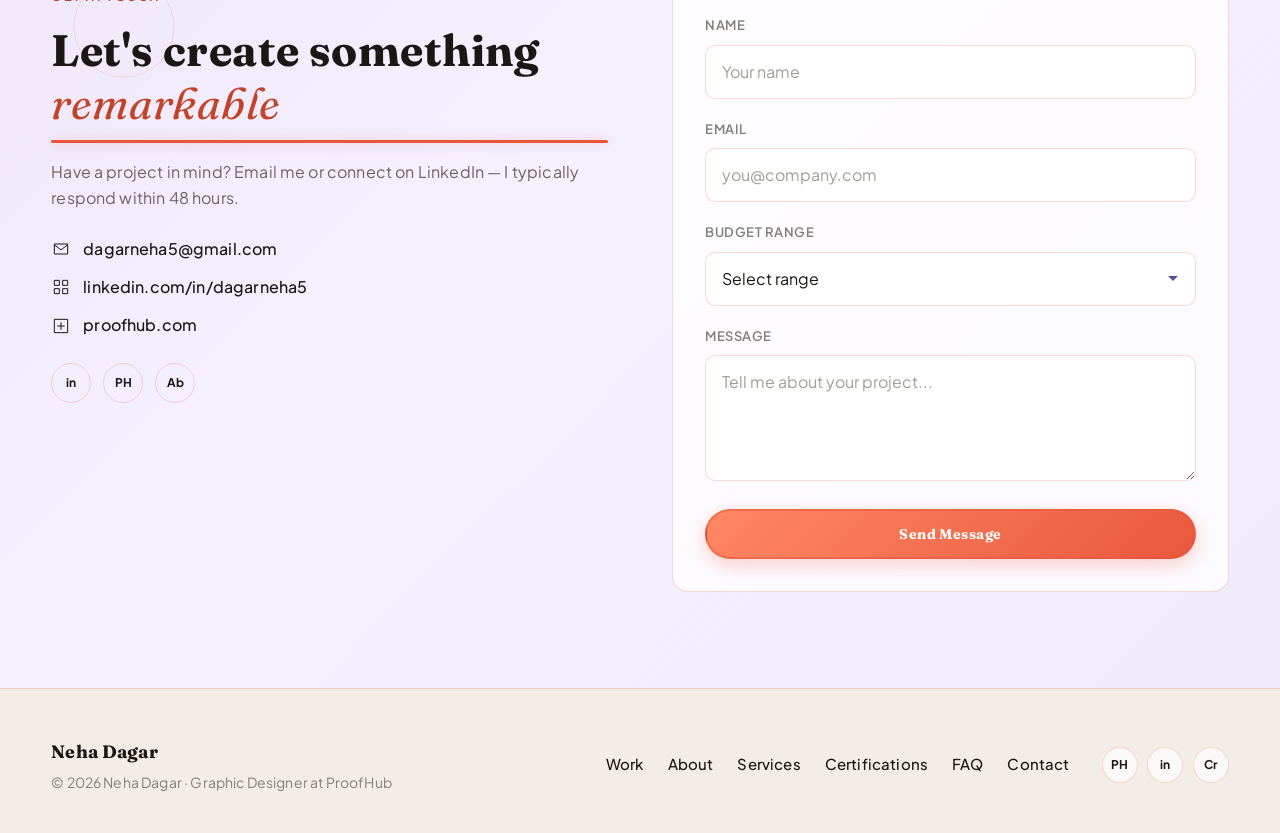
==== commit 1bb006e4: "Replace Instrument Serif and DM Sans with Fraunces and Plus Jakarta Sans Update shared styles.css an" ====
--- a/index.html
+++ b/index.html
@@ -7,10 +7,10 @@
   <title>Neha Dagar — Graphic Designer</title>
   <link rel="preconnect" href="https://fonts.googleapis.com" />
   <link rel="preconnect" href="https://fonts.gstatic.com" crossorigin />
-  <link href="https://fonts.googleapis.com/css2?family=DM+Sans:ital,opsz,wght@0,9..40,400;0,9..40,500;0,9..40,600;0,9..40,700;1,9..40,400&family=Instrument+Serif:ital@0;1&display=swap" rel="stylesheet" />
+  <link href="https://fonts.googleapis.com/css2?family=Fraunces:ital,opsz,wght@0,9..144,400;0,9..144,500;0,9..144,600;1,9..144,400;1,9..144,500&family=Plus+Jakarta+Sans:ital,wght@0,400;0,500;0,600;0,700;1,400&display=swap" rel="stylesheet" />
   <link rel="stylesheet" href="styles.css" />
 </head>
-<body>
+<body class="projects-page">
   <div class="scroll-progress" aria-hidden="true"><span class="scroll-progress-bar" id="scroll-progress-bar"></span></div>
 
   <div class="cursor" aria-hidden="true">
--- a/styles.css
+++ b/styles.css
@@ -32,25 +32,8 @@
   --glass-bg: rgba(255, 255, 255, 0.78);
   --glass-border: rgba(232, 85, 58, 0.22);
 
-  --font-headline: 'Instrument Serif', Georgia, serif;
-  --font-body: 'DM Sans', system-ui, sans-serif;
-
-  /* Typography scale */
-  --type-display: clamp(2.75rem, 5vw, 4.25rem);
-  --type-h1: clamp(2.25rem, 4vw, 3rem);
-  --type-h2: clamp(1.75rem, 3vw, 2.5rem);
-  --type-h3: clamp(1.2rem, 1.8vw, 1.5rem);
-  --type-body: 1rem;
-  --type-body-lg: 1.0625rem;
-  --type-small: 0.875rem;
-  --type-label: 0.8125rem;
-  --leading-tight: 1.08;
-  --leading-snug: 1.25;
-  --leading-normal: 1.65;
-  --leading-relaxed: 1.75;
-  --tracking-tight: -0.025em;
-  --tracking-wide: 0.08em;
-  --tracking-wider: 0.12em;
+  --font-headline: 'Fraunces', Georgia, serif;
+  --font-body: 'Plus Jakarta Sans', system-ui, sans-serif;
   --ease-out-expo: cubic-bezier(0.16, 1, 0.3, 1);
   --ease-in-out: cubic-bezier(0.65, 0, 0.35, 1);
   --ease-hero: cubic-bezier(0.22, 1, 0.36, 1);
@@ -59,7 +42,7 @@
   --editorial-bg: #ececec;
   --editorial-line: #1a1a1a;
   --editorial-blue: var(--accent);
-  --font-editorial: var(--font-body);
+  --font-editorial: 'Montserrat', var(--font-body);
   --container: min(1200px, 92vw);
   --shadow-sm: 0 4px 20px rgba(var(--primary-rgb), 0.08);
   --shadow-hover: 0 12px 40px rgba(var(--accent-rgb), 0.22);
@@ -70,7 +53,6 @@
   --gold: var(--accent);
   --gold-glow: rgba(var(--accent-rgb), 0.45);
   --ease-smooth: cubic-bezier(0.4, 0, 0.2, 1);
-  --projects-gap: 28px;
 }
 
 /* ============================================
@@ -89,9 +71,9 @@
 
 body {
   font-family: var(--font-body);
-  font-size: var(--type-body);
+  font-size: 1rem;
   font-weight: 400;
-  line-height: var(--leading-normal);
+  line-height: 1.65;
   letter-spacing: 0.01em;
   color: var(--text-dark);
   background: var(--primary-bg);
@@ -100,16 +82,6 @@
   -webkit-font-smoothing: antialiased;
   -moz-osx-font-smoothing: grayscale;
   text-rendering: optimizeLegibility;
-  font-feature-settings: 'kern' 1, 'liga' 1;
-}
-
-h1, h2, h3, h4, h5, h6 {
-  font-family: var(--font-headline);
-  font-weight: 400;
-  line-height: var(--leading-snug);
-  letter-spacing: var(--tracking-tight);
-  color: var(--text-dark);
-  text-wrap: balance;
 }
 
 body.loaded {
@@ -574,7 +546,7 @@
   right: 0;
   z-index: 1000;
   height: var(--header-height);
-  background: rgba(250, 248, 245, 0.82);
+  background: rgba(245, 239, 255, 0.72);
   backdrop-filter: blur(14px);
   -webkit-backdrop-filter: blur(14px);
   border-bottom: 1px solid transparent;
@@ -642,9 +614,9 @@
   align-items: center;
   gap: 0.75rem;
   font-family: var(--font-headline);
-  font-weight: 400;
+  font-weight: 700;
   font-size: 1.125rem;
-  letter-spacing: 0.01em;
+  letter-spacing: 0.02em;
   color: var(--text-dark);
 }
 
@@ -854,7 +826,7 @@
   inset: 0;
   background:
     radial-gradient(ellipse 70% 50% at 15% 30%, rgba(var(--accent-rgb), 0.2), transparent 55%),
-    radial-gradient(ellipse 50% 40% at 85% 70%, rgba(var(--accent-rgb), 0.12), transparent 50%);
+    radial-gradient(ellipse 50% 40% at 85% 70%, rgba(205, 193, 255, 0.25), transparent 50%);
   animation: meshDrift 16s ease-in-out infinite alternate;
 }
 
@@ -980,10 +952,9 @@
   display: flex;
   align-items: center;
   gap: 1rem;
-  font-family: var(--font-body);
-  font-size: var(--type-small);
+  font-size: 0.875rem;
   font-weight: 600;
-  letter-spacing: var(--tracking-wider);
+  letter-spacing: 0.1em;
   text-transform: uppercase;
   color: var(--accent-text);
   margin-bottom: 1.5rem;
@@ -1007,10 +978,10 @@
 
 .hero-title {
   font-family: var(--font-headline);
-  font-size: var(--type-display);
-  font-weight: 400;
-  line-height: var(--leading-tight);
-  letter-spacing: var(--tracking-tight);
+  font-size: clamp(2.75rem, 5vw, 4rem);
+  font-weight: 800;
+  line-height: 1.15;
+  letter-spacing: 0.02em;
   margin-bottom: 1.5rem;
 }
 
@@ -1026,11 +997,11 @@
 }
 
 .hero-desc {
-  max-width: 42ch;
+  max-width: 480px;
   color: var(--text-muted);
   margin-bottom: 2rem;
-  font-size: var(--type-body-lg);
-  line-height: var(--leading-relaxed);
+  font-size: 1.0625rem;
+  line-height: 1.7;
 }
 
 .hero-actions {
@@ -1051,19 +1022,17 @@
 .stat-num {
   display: block;
   font-family: var(--font-headline);
-  font-size: clamp(1.75rem, 3vw, 2rem);
-  font-weight: 400;
+  font-size: 2rem;
+  font-weight: 700;
   color: var(--accent);
-  line-height: var(--leading-snug);
+  line-height: 1.2;
 }
 
 .stat-label {
-  font-family: var(--font-body);
-  font-size: 0.75rem;
-  font-weight: 500;
+  font-size: 0.8rem;
   color: var(--text-muted);
   text-transform: uppercase;
-  letter-spacing: var(--tracking-wide);
+  letter-spacing: 0.08em;
 }
 
 .stat-divider {
@@ -1143,9 +1112,9 @@
   inset: 0;
   background: linear-gradient(
     160deg,
-    rgba(var(--primary-rgb), 0.3) 0%,
+    rgba(26, 26, 46, 0.3) 0%,
     rgba(var(--accent-rgb), 0.15) 50%,
-    rgba(var(--primary-rgb), 0.7) 100%
+    rgba(26, 26, 46, 0.7) 100%
   );
   z-index: 1;
   pointer-events: none;
@@ -1467,9 +1436,9 @@
 .marquee-track span {
   font-family: var(--font-headline);
   font-size: clamp(1.25rem, 3vw, 2rem);
-  font-weight: 400;
-  letter-spacing: 0.03em;
-  color: rgba(var(--primary-rgb), 0.1);
+  font-weight: 700;
+  letter-spacing: 0.05em;
+  color: rgba(46, 40, 72, 0.12);
   transition: color 0.3s;
 }
 
@@ -1494,10 +1463,9 @@
 
 .section-tag {
   display: inline-block;
-  font-family: var(--font-body);
-  font-size: var(--type-label);
+  font-size: 0.8125rem;
   font-weight: 600;
-  letter-spacing: var(--tracking-wider);
+  letter-spacing: 0.12em;
   text-transform: uppercase;
   color: var(--accent-text);
   margin-bottom: 1rem;
@@ -1505,10 +1473,10 @@
 
 .section-title {
   font-family: var(--font-headline);
-  font-size: var(--type-h1);
-  font-weight: 400;
-  line-height: var(--leading-tight);
-  letter-spacing: var(--tracking-tight);
+  font-size: clamp(2rem, 4vw, 2.75rem);
+  font-weight: 700;
+  line-height: 1.2;
+  letter-spacing: 0.01em;
   margin-bottom: 3rem;
   max-width: 600px;
 }
@@ -1806,7 +1774,7 @@
   letter-spacing: 0.08em;
   text-transform: uppercase;
   color: var(--accent-text);
-  background: rgba(var(--primary-rgb), 0.85);
+  background: rgba(26, 26, 46, 0.85);
   backdrop-filter: blur(8px);
   border: 1px solid rgba(var(--accent-rgb), 0.4);
   border-radius: 50px;
@@ -1832,7 +1800,7 @@
 
 @keyframes workBadgePulse {
   0%, 100% {
-    background: rgba(var(--primary-rgb), 0.85);
+    background: rgba(26, 26, 46, 0.85);
     border-color: rgba(var(--accent-rgb), 0.4);
   }
   50% {
@@ -2084,10 +2052,10 @@
 }
 
 .certifications-intro {
-  max-width: 42ch;
+  max-width: 36rem;
   margin: 1rem auto 0;
-  font-size: var(--type-body-lg);
-  line-height: var(--leading-relaxed);
+  font-size: 0.95rem;
+  line-height: 1.6;
   color: var(--text-muted);
   text-align: center;
 }
@@ -2178,10 +2146,10 @@
     border-color: rgba(var(--accent-rgb), 0.45);
   }
   33% {
-    border-color: rgba(var(--accent-rgb), 0.65);
+    border-color: rgba(205, 193, 255, 0.55);
   }
   66% {
-    border-color: rgba(255, 188, 171, 0.75);
+    border-color: rgba(229, 217, 242, 0.7);
   }
 }
 
@@ -2258,8 +2226,8 @@
 
 .award-title {
   font-family: var(--font-headline);
-  font-size: 1.125rem;
-  font-weight: 400;
+  font-size: 1.15rem;
+  font-weight: 700;
   margin: 0 0 0.35rem;
   color: var(--text-dark);
   transition: color 300ms ease;
@@ -2405,9 +2373,9 @@
   pointer-events: none;
   background: linear-gradient(
     135deg,
-    rgba(var(--accent-rgb), 0.35) 0%,
-    rgba(var(--primary-rgb), 0.12) 45%,
-    rgba(var(--accent-rgb), 0.25) 100%
+    rgba(var(--accent-rgb), 0.45) 0%,
+    rgba(26, 26, 46, 0.15) 45%,
+    rgba(139, 92, 246, 0.4) 100%
   );
   animation: aboutOverlayPulse 3s ease-in-out infinite;
 }
@@ -2420,9 +2388,8 @@
 .about-text {
   color: var(--text-muted);
   margin-bottom: 1rem;
-  font-size: var(--type-body-lg);
-  line-height: var(--leading-relaxed);
-  max-width: 58ch;
+  font-size: 1.0625rem;
+  line-height: 1.75;
 }
 
 /* Bio paragraphs — fade + slide left to right on scroll */
@@ -2529,20 +2496,20 @@
   display: block;
   font-family: var(--font-headline);
   font-size: clamp(1.75rem, 4vw, 2.25rem);
-  font-weight: 400;
+  font-weight: 800;
   color: var(--accent);
-  line-height: var(--leading-tight);
+  line-height: 1.1;
   margin-bottom: 0.35rem;
+  text-shadow: 0 0 20px rgba(var(--accent-rgb), 0.2);
 }
 
 .stat-box-label {
   display: block;
-  font-family: var(--font-body);
-  font-size: 0.75rem;
+  font-size: 0.8rem;
   font-weight: 500;
   color: var(--text-muted);
   text-transform: uppercase;
-  letter-spacing: var(--tracking-wide);
+  letter-spacing: 0.06em;
 }
 
 .about-skills {
@@ -2707,7 +2674,7 @@
   z-index: 2;
   font-family: var(--font-headline);
   font-size: 1.25rem;
-  font-weight: 400;
+  font-weight: 800;
   color: var(--accent);
   line-height: 1;
   min-width: 2ch;
@@ -2721,8 +2688,8 @@
 
 .service-title {
   font-family: var(--font-headline);
-  font-size: var(--type-h3);
-  font-weight: 400;
+  font-size: 1.25rem;
+  font-weight: 700;
   margin-bottom: 0.75rem;
   transition: color 300ms ease;
 }
@@ -2732,8 +2699,7 @@
 }
 
 .service-desc {
-  font-size: var(--type-small);
-  line-height: var(--leading-relaxed);
+  font-size: 0.9rem;
   color: var(--text-muted);
   margin-bottom: 1.5rem;
 }
@@ -3241,8 +3207,8 @@
 
 .timeline-role {
   font-family: var(--font-headline);
-  font-size: var(--type-h3);
-  font-weight: 400;
+  font-size: 1.25rem;
+  font-weight: 700;
   margin-bottom: 0.35rem;
   position: relative;
   display: inline-block;
@@ -3614,8 +3580,8 @@
 
 @keyframes faqBorderSpin {
   0%, 100% { border-color: rgba(var(--accent-rgb), 0.35); }
-  33% { border-color: rgba(var(--accent-rgb), 0.55); }
-  66% { border-color: rgba(255, 188, 171, 0.5); }
+  33% { border-color: rgba(139, 92, 246, 0.4); }
+  66% { border-color: rgba(0, 229, 192, 0.35); }
 }
 
 .faq-question {
@@ -3632,7 +3598,7 @@
   cursor: pointer;
   font-family: var(--font-headline);
   font-size: 1.05rem;
-  font-weight: 400;
+  font-weight: 600;
   transition: color 300ms ease, background 300ms ease;
 }
 
@@ -3647,9 +3613,8 @@
 }
 
 .faq-num {
-  font-family: var(--font-headline);
-  font-size: 1.35rem;
-  font-weight: 400;
+  font-size: 1.5rem;
+  font-weight: 800;
   color: var(--text-muted);
   transition: color 300ms ease, text-shadow 300ms ease, transform 300ms ease;
 }
@@ -3749,9 +3714,9 @@
   inset: -50%;
   background: linear-gradient(
     135deg,
-    rgba(255, 232, 226, 0.92) 0%,
-    rgba(250, 248, 245, 0.96) 45%,
-    rgba(var(--accent-rgb), 0.12) 100%
+    rgba(229, 217, 242, 0.9) 0%,
+    rgba(245, 239, 255, 0.95) 45%,
+    rgba(205, 193, 255, 0.35) 100%
   );
   animation: contactGradientMove 15s ease-in-out infinite alternate;
 }
@@ -3820,9 +3785,6 @@
 .contact-desc {
   color: var(--text-muted);
   margin: 1rem 0 0;
-  font-size: var(--type-body-lg);
-  line-height: var(--leading-relaxed);
-  max-width: 42ch;
 }
 
 .contact-info.in-view .section-title-inner,
@@ -3977,7 +3939,7 @@
 .form-group select {
   cursor: pointer;
   appearance: none;
-  background-image: url("data:image/svg+xml,%3Csvg xmlns='http://www.w3.org/2000/svg' width='12' height='12' viewBox='0 0 12 12'%3E%3Cpath fill='%231a1714' d='M6 8L1 3h10z'/%3E%3C/svg%3E");
+  background-image: url("data:image/svg+xml,%3Csvg xmlns='http://www.w3.org/2000/svg' width='12' height='12' viewBox='0 0 12 12'%3E%3Cpath fill='%235c4d9a' d='M6 8L1 3h10z'/%3E%3C/svg%3E");
   background-repeat: no-repeat;
   background-position: right 1rem center;
 }
@@ -4234,7 +4196,7 @@
   height: 48px;
   border-radius: 50%;
   border: 1px solid var(--accent);
-  background: rgba(var(--primary-rgb), 0.9);
+  background: rgba(26, 26, 46, 0.9);
   color: var(--accent);
   display: flex;
   align-items: center;
@@ -4465,21 +4427,19 @@
 }
 
 .projects-hero-eyebrow {
-  font-family: var(--font-body);
-  font-size: var(--type-label);
+  font-size: 0.75rem;
   font-weight: 600;
-  letter-spacing: var(--tracking-wider);
+  letter-spacing: 0.2em;
   text-transform: uppercase;
-  color: var(--accent-text);
+  color: var(--accent);
   margin-bottom: 1rem;
 }
 
 .projects-hero-title {
   font-family: var(--font-headline);
-  font-size: var(--type-h1);
-  font-weight: 400;
-  line-height: var(--leading-tight);
-  letter-spacing: var(--tracking-tight);
+  font-size: clamp(2.5rem, 6vw, 4rem);
+  font-weight: 800;
+  line-height: 1.1;
   margin-bottom: 1rem;
   color: var(--text-dark);
 }
@@ -4504,11 +4464,8 @@
 
 .projects-hero-sub {
   color: var(--text-muted);
-  font-size: var(--type-body-lg);
-  line-height: var(--leading-relaxed);
+  font-size: 1.1rem;
   margin-bottom: 2rem;
-  max-width: 52ch;
-  margin-inline: auto;
 }
 
 .projects-hero-sub strong {
@@ -4631,7 +4588,7 @@
   margin-inline: auto;
   padding: 0.45rem;
   border-radius: 999px;
-  background: rgba(250, 248, 245, 0.86);
+  background: rgba(245, 239, 255, 0.75);
   border: 1px solid rgba(var(--accent-rgb), 0.2);
   backdrop-filter: blur(8px);
   -webkit-backdrop-filter: blur(8px);
@@ -4639,8 +4596,8 @@
 
 .projects-filter {
   padding: 0.55rem 1.15rem;
-  font-family: var(--font-body);
-  font-size: var(--type-small);
+  font-family: var(--font-headline);
+  font-size: 0.85rem;
   font-weight: 600;
   border-radius: 999px;
   border: 1px solid var(--glass-border);
@@ -4739,10 +4696,10 @@
 .projects-stat-num {
   display: block;
   font-family: var(--font-headline);
-  font-size: clamp(1.75rem, 3vw, 2.25rem);
-  font-weight: 400;
+  font-size: 2.25rem;
+  font-weight: 800;
   color: var(--accent);
-  line-height: var(--leading-snug);
+  line-height: 1.2;
 }
 
 .projects-stat-label {
@@ -4955,8 +4912,8 @@
 
 .project-card-title {
   font-family: var(--font-headline);
-  font-size: clamp(1.2rem, 1.8vw, 1.5rem);
-  font-weight: 400;
+  font-size: 1.35rem;
+  font-weight: 700;
   color: var(--neutral-white);
   text-shadow: 0 2px 12px rgba(0, 0, 0, 0.5);
   margin-bottom: 0.25rem;
@@ -4997,7 +4954,7 @@
   align-items: center;
   justify-content: center;
   min-height: 280px;
-  background: linear-gradient(135deg, rgba(var(--accent-rgb), 0.15), rgba(var(--accent-rgb), 0.08));
+  background: linear-gradient(135deg, rgba(var(--accent-rgb), 0.15), rgba(139, 92, 246, 0.15));
   border: 2px dashed rgba(var(--accent-rgb), 0.4);
   cursor: default;
   grid-column: span 1;
@@ -5227,8 +5184,8 @@
 
 .modal-title {
   font-family: var(--font-headline);
-  font-size: var(--type-h1);
-  font-weight: 400;
+  font-size: 2rem;
+  font-weight: 800;
   margin-bottom: 0.75rem;
 }
 
@@ -5302,8 +5259,8 @@
 .modal-stat-num {
   display: block;
   font-family: var(--font-headline);
-  font-size: 1.5rem;
-  font-weight: 400;
+  font-size: 1.75rem;
+  font-weight: 800;
   color: var(--accent);
 }
 
@@ -5943,7 +5900,7 @@
     height: 100dvh;
     padding: calc(var(--header-height) + 2rem) 2rem 2rem;
     gap: 0.25rem;
-    background: rgba(250, 248, 245, 0.98);
+    background: rgba(245, 239, 255, 0.98);
     backdrop-filter: blur(24px);
     -webkit-backdrop-filter: blur(24px);
     border-right: 1px solid var(--glass-border);
@@ -6107,15 +6064,20 @@
   backdrop-filter: blur(8px);
 }
 
-/* Behance-inspired art direction upgrades */
+/* ============================================
+   Behance-inspired art direction upgrades
+   ============================================ */
+.hero-title {
+  letter-spacing: -0.04em;
+}
+
+.hero-desc {
+  max-width: 62ch;
+}
+
 .projects-hero-title-text {
-  display: block;
-  font-size: clamp(2.25rem, 5vw, 3.75rem);
-  letter-spacing: var(--tracking-tight);
-}
-
-.hero-desc {
-  max-width: 42ch;
+  font-size: clamp(2.6rem, 6vw, 5.6rem);
+  letter-spacing: -0.04em;
 }
 
 .projects-grid {
@@ -6174,56 +6136,23 @@
 }
 
 .project-card-body {
-  position: static;
-  inset: auto;
   padding: 1.2rem 1.2rem 1.35rem;
-  background: var(--neutral-white);
-  transform: none;
-}
-
-.project-card:hover .project-card-body,
-.project-card:focus-visible .project-card-body {
-  transform: none;
 }
 
 .project-card-title {
   font-family: var(--font-headline);
-  font-size: clamp(1.2rem, 1.8vw, 1.5rem);
-  font-weight: 400;
-  letter-spacing: var(--tracking-tight);
-  color: var(--text-dark);
-  text-shadow: none;
-}
-
-.project-card-service {
-  display: block;
-  font-size: var(--type-small);
-  color: var(--text-muted);
-  margin-top: 0.25rem;
+  font-size: clamp(1.35rem, 2vw, 2rem);
+  letter-spacing: -0.01em;
 }
 
 .project-card-desc {
   color: var(--text-muted);
-  font-size: var(--type-small);
-  line-height: var(--leading-relaxed);
-  margin-top: 0.5rem;
-  opacity: 1;
-  max-height: none;
 }
 
 .project-card-badge {
-  display: inline-block;
-  font-family: var(--font-body);
-  font-size: 0.7rem;
-  font-weight: 600;
-  letter-spacing: var(--tracking-wide);
-  text-transform: uppercase;
-  padding: 0.3rem 0.65rem;
-  border-radius: 999px;
   background: rgba(var(--accent-rgb), 0.12);
   color: var(--accent-dark);
   border: 1px solid rgba(var(--accent-rgb), 0.3);
-  margin-bottom: 0.5rem;
 }
 
 .signature-direction {
@@ -6297,16 +6226,14 @@
 
 .signature-card-meta h3 {
   font-family: var(--font-headline);
-  font-size: clamp(1.35rem, 2.2vw, 2rem);
-  font-weight: 400;
-  line-height: var(--leading-tight);
+  font-size: clamp(1.45rem, 2.4vw, 2.4rem);
+  font-weight: 500;
+  line-height: 1.08;
   margin-bottom: 0.6rem;
 }
 
 .signature-card-meta p {
-  max-width: 48ch;
-  font-size: var(--type-small);
-  line-height: var(--leading-relaxed);
+  max-width: 62ch;
   color: rgba(255, 255, 255, 0.88);
 }
 
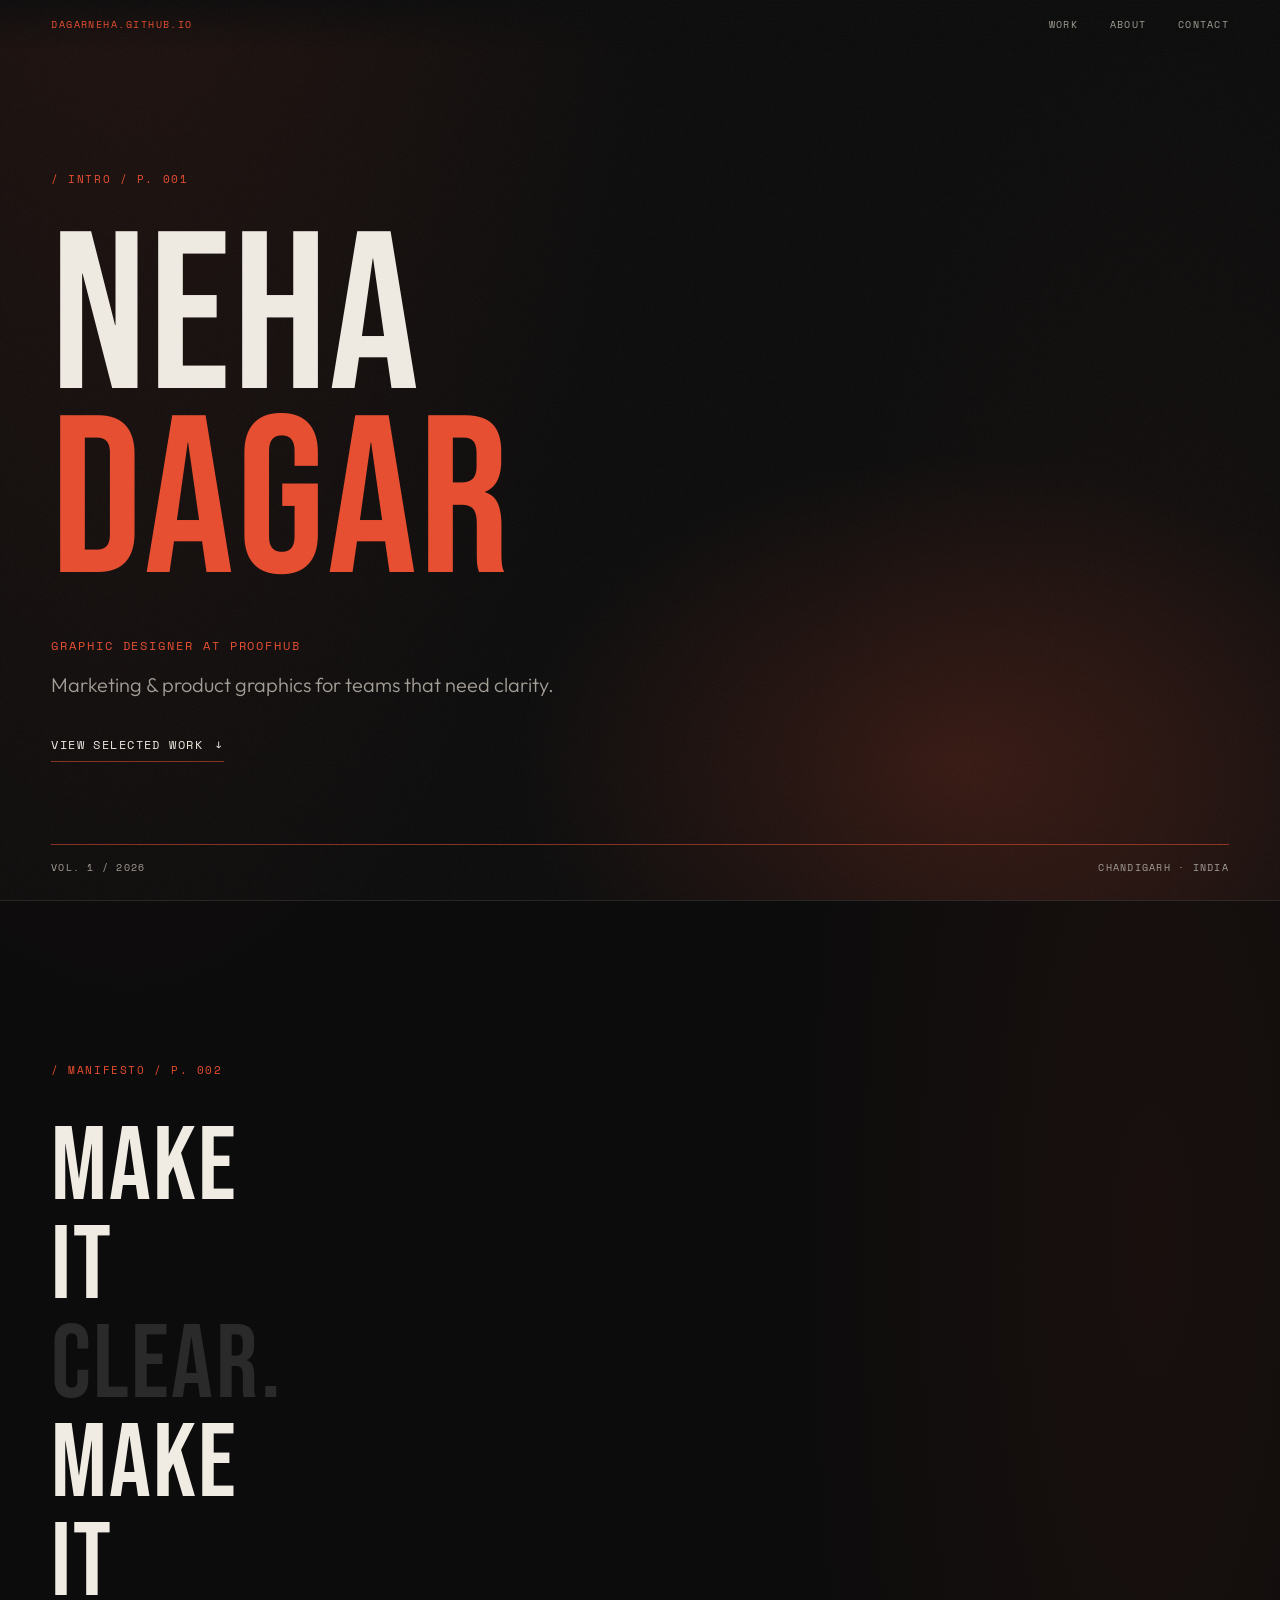
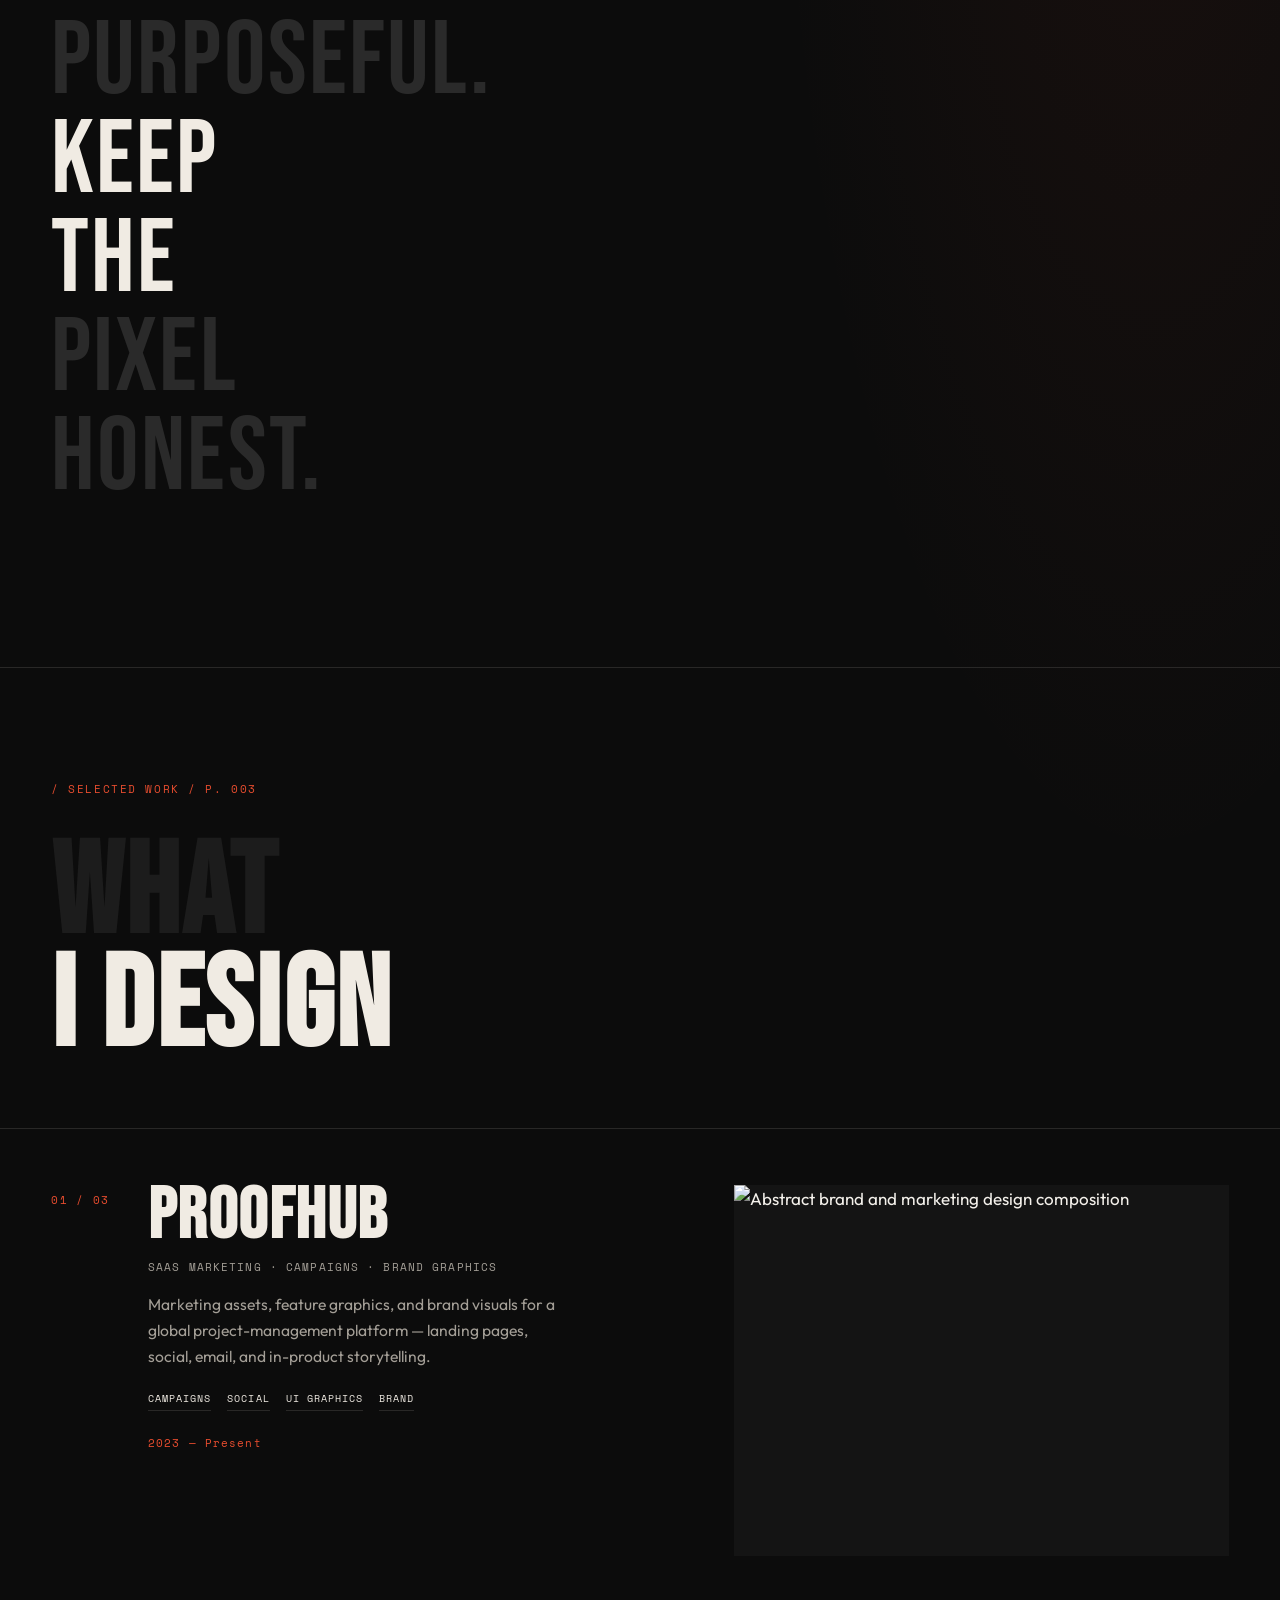
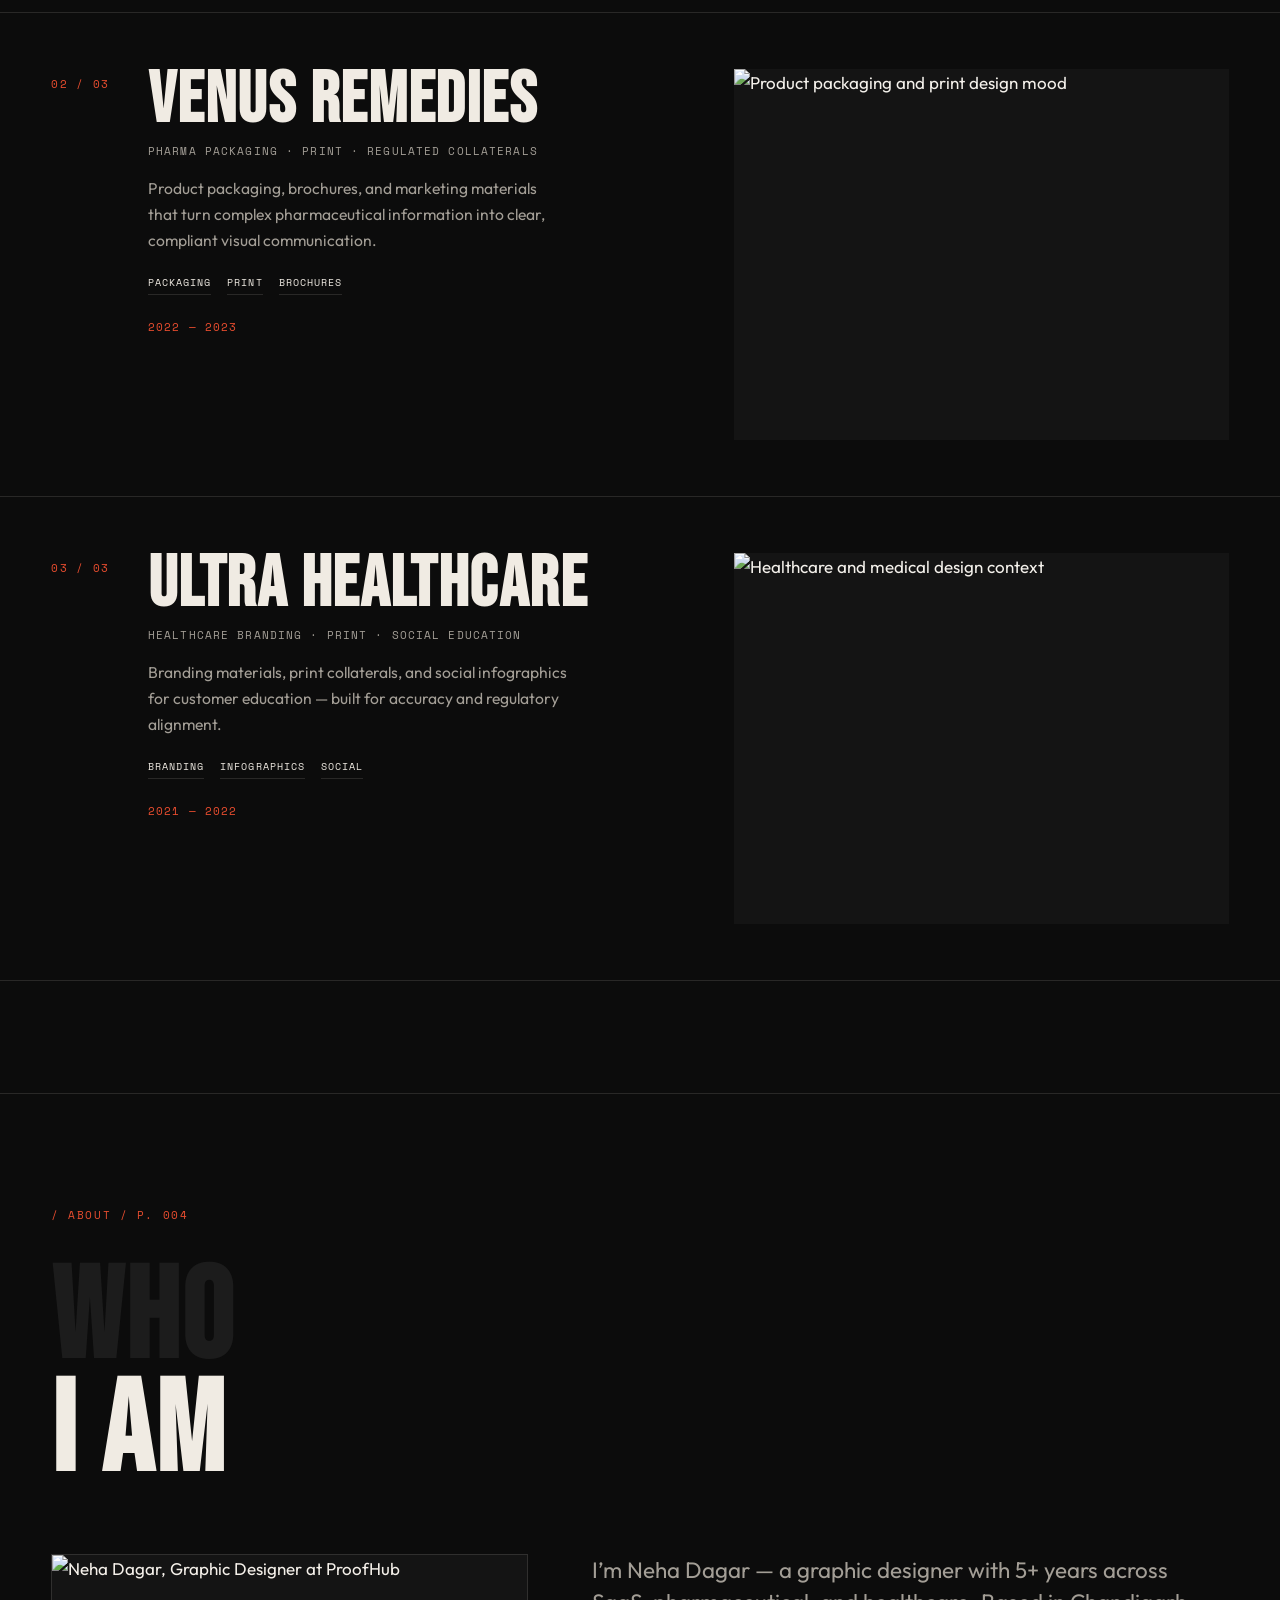
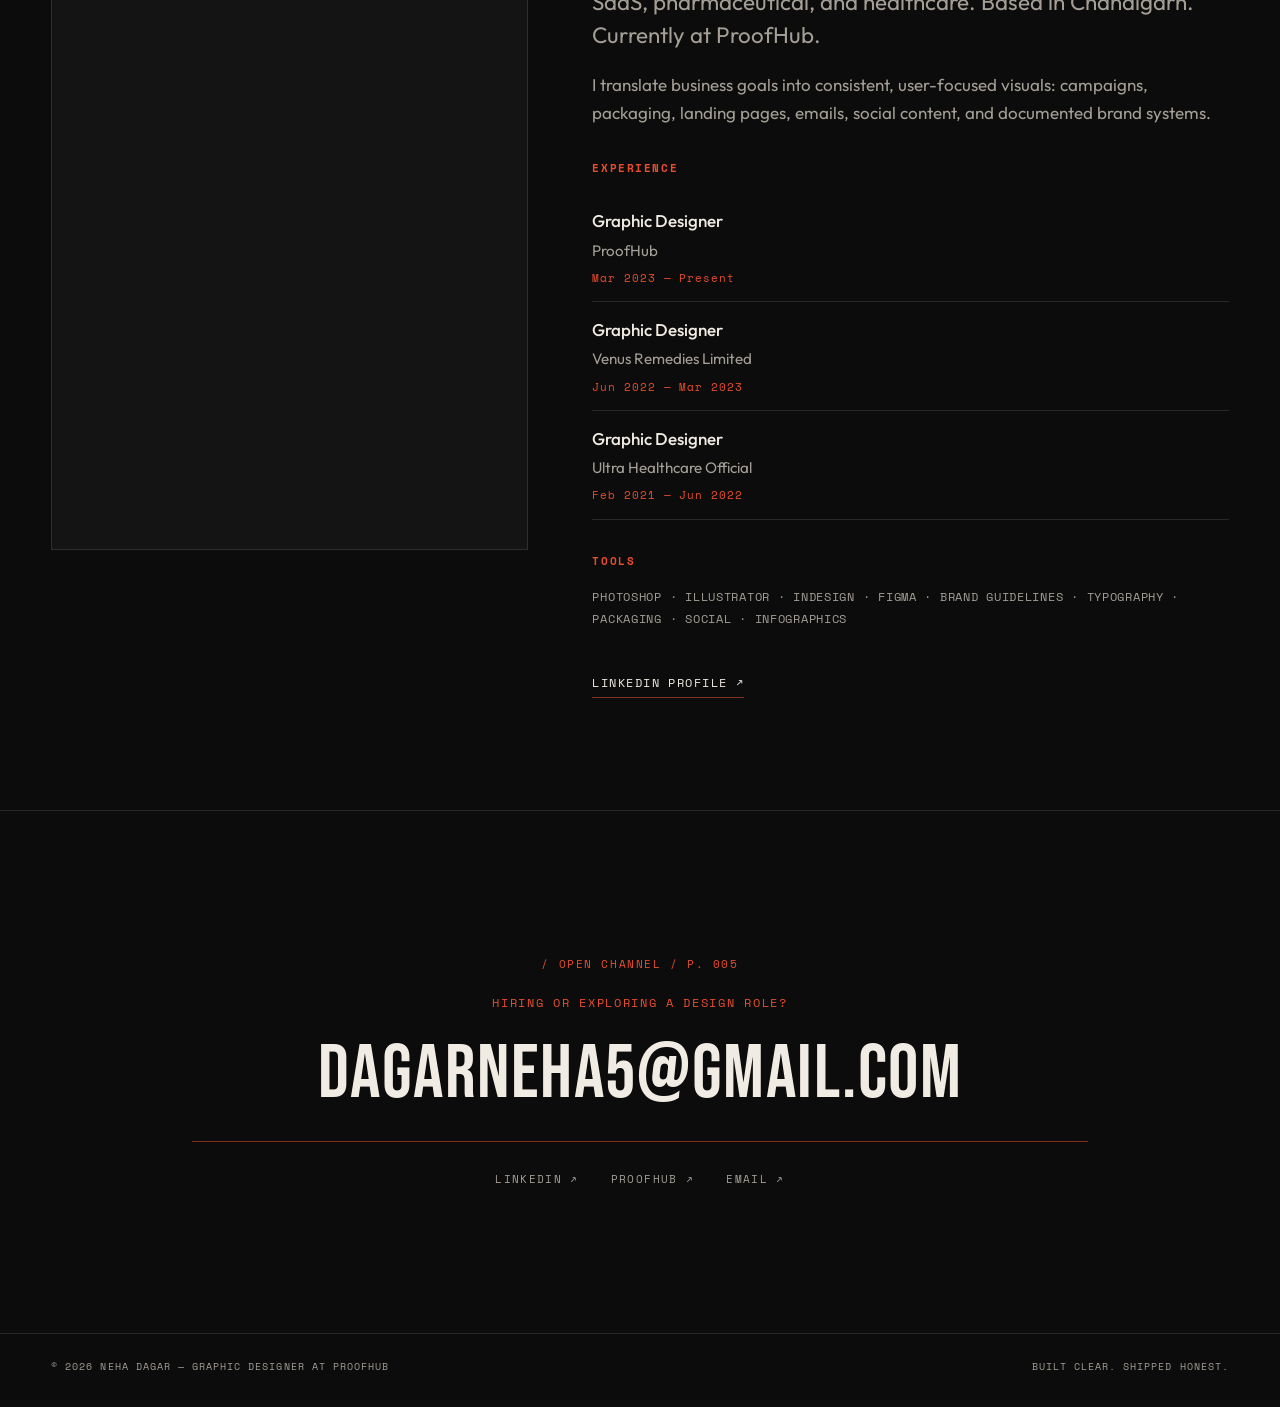
==== commit be4d6a26: "Rebuild portfolio as a dark editorial type-led site. Replace the heavy multi-theme stack with a focu" ====
--- a/index.html
+++ b/index.html
@@ -3,808 +3,244 @@
 <head>
   <meta charset="UTF-8" />
   <meta name="viewport" content="width=device-width, initial-scale=1.0" />
-  <meta name="description" content="Neha Dagar — Graphic Designer at ProofHub. Marketing visuals, product graphics, and brand design for SaaS teams in Chandigarh, India." />
+  <meta name="description" content="Neha Dagar — Graphic Designer at ProofHub. Marketing visuals, product graphics, and brand design for SaaS teams." />
   <title>Neha Dagar — Graphic Designer</title>
+  <meta property="og:title" content="Neha Dagar — Graphic Designer" />
+  <meta property="og:description" content="Marketing &amp; product graphics for SaaS teams. ProofHub · Venus Remedies · Ultra Healthcare." />
+  <meta property="og:type" content="website" />
+  <meta property="og:url" content="https://dagarneha.github.io/" />
+  <meta property="og:image" content="https://www.proofhub.com/wp-content/webp-express/webp-images/doc-root/wp-content/themes/ph5.2/images/about/career/ph-employee-12.png.webp" />
+  <meta name="twitter:card" content="summary_large_image" />
+  <link rel="icon" href="https://www.proofhub.com/wp-content/uploads/2026/04/Frame-3948.png" type="image/png" />
   <link rel="preconnect" href="https://fonts.googleapis.com" />
   <link rel="preconnect" href="https://fonts.gstatic.com" crossorigin />
-  <link href="https://fonts.googleapis.com/css2?family=Fraunces:ital,opsz,wght@0,9..144,400;0,9..144,500;0,9..144,600;1,9..144,400;1,9..144,500&family=Plus+Jakarta+Sans:ital,wght@0,400;0,500;0,600;0,700;1,400&display=swap" rel="stylesheet" />
+  <link href="https://fonts.googleapis.com/css2?family=Bebas+Neue&family=Outfit:wght@300;400;500;600&family=Space+Mono:ital,wght@0,400;0,700;1,400&display=swap" rel="stylesheet" />
   <link rel="stylesheet" href="styles.css" />
 </head>
-<body class="projects-page">
-  <div class="scroll-progress" aria-hidden="true"><span class="scroll-progress-bar" id="scroll-progress-bar"></span></div>
-
-  <div class="cursor" aria-hidden="true">
-    <div class="cursor-inner">
-      <span class="cursor-dot"></span>
-      <span class="cursor-ring"></span>
-    </div>
-  </div>
-
-  <div class="loader" aria-hidden="true">
-    <div class="loader-inner">
-      <svg class="loader-svg" viewBox="0 0 100 100">
-        <circle class="loader-track" cx="50" cy="50" r="42" />
-        <circle class="loader-progress" cx="50" cy="50" r="42" />
-      </svg>
-      <span class="loader-text">Loading</span>
-    </div>
-  </div>
-
-  <div class="ambient" aria-hidden="true">
-    <svg class="ambient-shape shape-1" viewBox="0 0 200 200">
-      <defs>
-        <linearGradient id="grad1" x1="0%" y1="0%" x2="100%" y2="100%">
-          <stop offset="0%" stop-color="#e8553a" stop-opacity="0.35" />
-          <stop offset="100%" stop-color="#faf8f5" stop-opacity="0" />
-        </linearGradient>
-      </defs>
-      <circle cx="100" cy="100" r="80" fill="url(#grad1)" />
-    </svg>
-    <svg class="ambient-shape shape-2" viewBox="0 0 300 300">
-      <path class="ambient-line" d="M20,150 Q150,20 280,150 T20,150" fill="none" stroke="#e8553a" stroke-width="1" />
-    </svg>
-    <div class="ambient-grid"></div>
-  </div>
-
-  <header class="header" data-header>
-    <nav class="nav container" aria-label="Main navigation">
-      <a href="#" class="nav-logo magnetic" data-cursor="hover">
-        <span class="logo-mark">ND</span>
-        <span class="logo-text">Neha Dagar</span>
-      </a>
-
-      <ul class="nav-links" id="nav-links">
-        <li><a href="#work" class="nav-link magnetic" data-cursor="hover">Work</a></li>
-        <li><a href="#about" class="nav-link magnetic" data-cursor="hover">About</a></li>
-        <li><a href="#experience" class="nav-link magnetic" data-cursor="hover">Experience</a></li>
-        <li><a href="#contact" class="nav-link magnetic" data-cursor="hover">Contact</a></li>
-      </ul>
-
-      <a href="#contact" class="nav-cta btn btn-primary magnetic" data-cursor="hover">
-        <span class="btn-label">Let's Talk</span>
-        <svg width="16" height="16" viewBox="0 0 16 16" fill="none" aria-hidden="true">
-          <path d="M3 8h10M9 4l4 4-4 4" stroke="currentColor" stroke-width="1.5" stroke-linecap="round" stroke-linejoin="round"/>
-        </svg>
-      </a>
-
-      <button class="nav-toggle" id="nav-toggle" aria-label="Toggle menu" aria-expanded="false">
-        <span></span><span></span><span></span>
-      </button>
+<body>
+  <a class="skip-link" href="#work">Skip to work</a>
+
+  <div class="grain" aria-hidden="true"></div>
+
+  <header class="site-bar">
+    <a href="#hero" class="site-mark">DAGARNEHA.GITHUB.IO</a>
+    <nav class="site-nav" aria-label="Primary">
+      <a href="#work">Work</a>
+      <a href="#about">About</a>
+      <a href="#contact">Contact</a>
     </nav>
   </header>
 
   <main>
-    <section class="hero" id="hero">
-      <div class="hero-bg" aria-hidden="true">
-        <div class="hero-bg-gradient"></div>
-        <div class="hero-bg-mesh"></div>
-      </div>
-
-      <div class="container hero-grid">
-        <div class="hero-content">
-          <div class="hero-floaters" aria-hidden="true">
-            <span class="floater floater-1">◆</span>
-            <span class="floater floater-2">○</span>
-            <span class="floater floater-3">✦</span>
-            <span class="floater floater-4">
-              <svg width="24" height="24" viewBox="0 0 24 24" fill="none"><circle cx="12" cy="12" r="10" stroke="currentColor" stroke-width="1"/></svg>
-            </span>
-            <span class="floater floater-5">
-              <svg width="20" height="20" viewBox="0 0 20 20" fill="none"><path d="M10 2L18 18H2L10 2Z" stroke="currentColor" stroke-width="1"/></svg>
-            </span>
-            <span class="floater floater-6">□</span>
+    <!-- P.001 HERO -->
+    <section class="hero" id="hero" aria-label="Introduction">
+      <p class="page-label">/ INTRO / P. 001</p>
+      <h1 class="hero-name">
+        <span class="hero-name-line hero-name-line--light">NEHA</span>
+        <span class="hero-name-line hero-name-line--accent">DAGAR</span>
+      </h1>
+      <div class="hero-meta">
+        <p class="hero-role">Graphic Designer at ProofHub</p>
+        <p class="hero-line">Marketing &amp; product graphics for teams that need clarity.</p>
+        <a class="hero-cta" href="#work">
+          <span>View selected work</span>
+          <span class="hero-cta-arrow" aria-hidden="true">↓</span>
+        </a>
+      </div>
+      <div class="hero-foot">
+        <span>VOL. 1 / 2026</span>
+        <span>CHANDIGARH · INDIA</span>
+      </div>
+    </section>
+
+    <!-- P.002 MANIFESTO -->
+    <section class="manifesto" id="manifesto" aria-labelledby="manifesto-title">
+      <p class="page-label">/ MANIFESTO / P. 002</p>
+      <h2 id="manifesto-title" class="visually-hidden">Manifesto</h2>
+      <div class="manifesto-lines" data-reveal>
+        <p class="manifesto-line"><span>MAKE IT</span> CLEAR.</p>
+        <p class="manifesto-line"><span>MAKE IT</span> PURPOSEFUL.</p>
+        <p class="manifesto-line"><span>KEEP THE</span> PIXEL HONEST.</p>
+      </div>
+    </section>
+
+    <!-- P.003 WORK -->
+    <section class="work" id="work" aria-labelledby="work-title">
+      <header class="section-head">
+        <p class="page-label">/ SELECTED WORK / P. 003</p>
+        <h2 id="work-title" class="section-title">
+          <span class="section-title-ghost">WHAT</span>
+          <span class="section-title-main">I DESIGN</span>
+        </h2>
+      </header>
+
+      <ol class="work-list">
+        <li class="work-item" data-reveal>
+          <a class="work-link" href="https://www.proofhub.com/" target="_blank" rel="noopener noreferrer">
+            <div class="work-index">01 / 03</div>
+            <div class="work-copy">
+              <h3 class="work-name">PROOFHUB</h3>
+              <p class="work-tag">SaaS marketing · campaigns · brand graphics</p>
+              <p class="work-desc">
+                Marketing assets, feature graphics, and brand visuals for a global project-management platform — landing pages, social, email, and in-product storytelling.
+              </p>
+              <ul class="work-tools" aria-label="Focus areas">
+                <li>Campaigns</li>
+                <li>Social</li>
+                <li>UI Graphics</li>
+                <li>Brand</li>
+              </ul>
+              <span class="work-year">2023 — Present</span>
+            </div>
+            <div class="work-visual">
+              <img
+                src="https://images.unsplash.com/photo-1561070791-2526d30994b5?w=1200&q=80"
+                alt="Abstract brand and marketing design composition"
+                width="1200"
+                height="800"
+                loading="lazy"
+              />
+            </div>
+          </a>
+        </li>
+
+        <li class="work-item" data-reveal>
+          <div class="work-link work-link--static">
+            <div class="work-index">02 / 03</div>
+            <div class="work-copy">
+              <h3 class="work-name">VENUS REMEDIES</h3>
+              <p class="work-tag">Pharma packaging · print · regulated collaterals</p>
+              <p class="work-desc">
+                Product packaging, brochures, and marketing materials that turn complex pharmaceutical information into clear, compliant visual communication.
+              </p>
+              <ul class="work-tools" aria-label="Focus areas">
+                <li>Packaging</li>
+                <li>Print</li>
+                <li>Brochures</li>
+              </ul>
+              <span class="work-year">2022 — 2023</span>
+            </div>
+            <div class="work-visual">
+              <img
+                src="https://images.unsplash.com/photo-1556228578-8c89e6adf883?w=1200&q=80"
+                alt="Product packaging and print design mood"
+                width="1200"
+                height="800"
+                loading="lazy"
+              />
+            </div>
           </div>
-
-          <p class="hero-eyebrow hero-intro">
-            <span class="eyebrow-line"></span>
-            Graphic Designer at ProofHub
+        </li>
+
+        <li class="work-item" data-reveal>
+          <div class="work-link work-link--static">
+            <div class="work-index">03 / 03</div>
+            <div class="work-copy">
+              <h3 class="work-name">ULTRA HEALTHCARE</h3>
+              <p class="work-tag">Healthcare branding · print · social education</p>
+              <p class="work-desc">
+                Branding materials, print collaterals, and social infographics for customer education — built for accuracy and regulatory alignment.
+              </p>
+              <ul class="work-tools" aria-label="Focus areas">
+                <li>Branding</li>
+                <li>Infographics</li>
+                <li>Social</li>
+              </ul>
+              <span class="work-year">2021 — 2022</span>
+            </div>
+            <div class="work-visual">
+              <img
+                src="https://images.unsplash.com/photo-1576091160399-112ba8d25d1d?w=1200&q=80"
+                alt="Healthcare and medical design context"
+                width="1200"
+                height="800"
+                loading="lazy"
+              />
+            </div>
+          </div>
+        </li>
+      </ol>
+    </section>
+
+    <!-- P.004 ABOUT -->
+    <section class="about" id="about" aria-labelledby="about-title">
+      <header class="section-head">
+        <p class="page-label">/ ABOUT / P. 004</p>
+        <h2 id="about-title" class="section-title">
+          <span class="section-title-ghost">WHO</span>
+          <span class="section-title-main">I AM</span>
+        </h2>
+      </header>
+
+      <div class="about-grid" data-reveal>
+        <div class="about-portrait">
+          <img
+            src="https://www.proofhub.com/wp-content/webp-express/webp-images/doc-root/wp-content/themes/ph5.2/images/about/career/ph-employee-12.png.webp"
+            alt="Neha Dagar, Graphic Designer at ProofHub"
+            width="480"
+            height="480"
+            loading="lazy"
+          />
+        </div>
+        <div class="about-body">
+          <p class="about-lead">
+            I’m Neha Dagar — a graphic designer with 5+ years across SaaS, pharmaceutical, and healthcare. Based in Chandigarh. Currently at ProofHub.
           </p>
-          <h1 class="hero-title hero-headline hero-intro">
-            <span class="title-line">Every pixel</span>
-            <span class="title-line title-accent">with purpose</span>
-            <span class="title-line">and clarity.</span>
-          </h1>
-          <p class="hero-desc hero-subheading hero-intro">
-            I design marketing assets, product graphics, and brand visuals for ProofHub — helping teams plan, collaborate, and do their best work through clear, purposeful design.
+          <p>
+            I translate business goals into consistent, user-focused visuals: campaigns, packaging, landing pages, emails, social content, and documented brand systems.
           </p>
-          <div class="hero-actions">
-            <a href="#work" class="btn btn-primary btn-hero-cta btn-ripple hero-intro hero-intro-cta" data-cursor="hover">
-              <span class="btn-label">View Portfolio</span>
-            </a>
-            <a href="#contact" class="btn btn-ghost btn-ripple hero-intro hero-intro-cta-2" data-cursor="hover">
-              <span class="btn-label">Start a Project</span>
-            </a>
-          </div>
-          <div class="hero-stats reveal" data-reveal>
-            <div class="stat">
-              <span class="stat-num" data-count="5">0</span>
-              <span class="stat-label">Years Experience</span>
-            </div>
-            <span class="stat-divider" aria-hidden="true"></span>
-            <div class="stat">
-              <span class="stat-num" data-count="3">0</span>
-              <span class="stat-label">Companies</span>
-            </div>
-            <span class="stat-divider" aria-hidden="true"></span>
-            <div class="stat">
-              <span class="stat-num">Chandigarh</span>
-              <span class="stat-label">India</span>
-            </div>
-          </div>
-        </div>
-
-        <div class="hero-visual reveal" data-reveal data-parallax>
-          <div class="hero-blue-panel hero-showcase" aria-label="Featured ProofHub marketing design">
-            <div class="hero-showcase-badge">
-              <img src="https://www.proofhub.com/wp-content/uploads/2026/04/Frame-3948.png" alt="" width="28" height="28" loading="eager" />
-              <span>ProofHub · Marketing Design</span>
-            </div>
-            <img
-              class="hero-showcase-img"
-              src="https://images.unsplash.com/photo-1611224923853-80b023f02dca?w=900&q=80"
-              alt="Featured marketing and brand design work"
-              loading="eager"
-              width="900"
-              height="600"
-            />
-            <div class="hero-showcase-tags">
-              <span>Campaigns</span>
-              <span>Brand</span>
-              <span>UI Graphics</span>
-            </div>
-          </div>
-        </div>
-      </div>
-
-      <a href="#work" class="scroll-indicator" aria-label="Scroll to work">
-        <span class="scroll-text">Scroll</span>
-        <span class="scroll-arrow" aria-hidden="true">
-          <svg width="20" height="20" viewBox="0 0 20 20" fill="none">
-            <path d="M10 4v12M10 16l-4-4M10 16l4-4" stroke="currentColor" stroke-width="1.5" stroke-linecap="round" stroke-linejoin="round"/>
-          </svg>
-        </span>
-      </a>
-    </section>
-
-    <section class="section work projects-showcase" id="work">
-      <div class="projects-hero projects-hero--section" aria-labelledby="projects-hero-title">
-        <div class="projects-hero-bg" aria-hidden="true">
-          <div class="projects-hero-gradient"></div>
-          <div class="projects-hero-floaters">
-            <span class="projects-floater projects-floater--1">◆</span>
-            <span class="projects-floater projects-floater--2">○</span>
-            <span class="projects-floater projects-floater--3">△</span>
-            <span class="projects-floater projects-floater--4">□</span>
-          </div>
-        </div>
-        <div class="projects-hero-content container">
-          <p class="projects-hero-eyebrow projects-hero-intro">Portfolio</p>
-          <h2 id="projects-hero-title" class="projects-hero-title projects-hero-intro">
-            <span class="projects-hero-title-text">Selected Work</span>
-            <span class="projects-hero-underline" aria-hidden="true"></span>
-          </h2>
-          <p class="projects-hero-sub projects-hero-intro" id="projects-hero-sub">
-            A showcase of <strong id="project-count">9</strong> projects across branding, UI/UX, web, and motion
+
+          <h3 class="about-sub">Experience</h3>
+          <ul class="exp-list">
+            <li>
+              <span class="exp-role">Graphic Designer</span>
+              <span class="exp-co">ProofHub</span>
+              <span class="exp-date">Mar 2023 — Present</span>
+            </li>
+            <li>
+              <span class="exp-role">Graphic Designer</span>
+              <span class="exp-co">Venus Remedies Limited</span>
+              <span class="exp-date">Jun 2022 — Mar 2023</span>
+            </li>
+            <li>
+              <span class="exp-role">Graphic Designer</span>
+              <span class="exp-co">Ultra Healthcare Official</span>
+              <span class="exp-date">Feb 2021 — Jun 2022</span>
+            </li>
+          </ul>
+
+          <h3 class="about-sub">Tools</h3>
+          <p class="about-tools">
+            Photoshop · Illustrator · InDesign · Figma · Brand Guidelines · Typography · Packaging · Social · Infographics
           </p>
 
-          <div class="projects-search-wrap projects-hero-intro">
-            <label class="projects-search-label" for="project-search">Search projects</label>
-            <div class="projects-search">
-              <svg class="projects-search-icon" width="20" height="20" viewBox="0 0 24 24" fill="none" aria-hidden="true">
-                <circle cx="11" cy="11" r="7" stroke="currentColor" stroke-width="1.5"/>
-                <path d="M20 20l-3-3" stroke="currentColor" stroke-width="1.5" stroke-linecap="round"/>
-              </svg>
-              <input type="search" id="project-search" class="projects-search-input" placeholder="Search projects..." autocomplete="off" />
-              <button type="button" class="projects-search-clear" id="search-clear" aria-label="Clear search" hidden>×</button>
-            </div>
-            <p class="projects-results-count" id="results-count" aria-live="polite"></p>
-          </div>
-
-          <div class="projects-filters projects-hero-intro" role="tablist" aria-label="Filter projects">
-            <button type="button" class="projects-filter active" data-filter="all" role="tab" aria-selected="true">All</button>
-            <button type="button" class="projects-filter" data-filter="branding" role="tab" aria-selected="false">Branding</button>
-            <button type="button" class="projects-filter" data-filter="ui-ux" role="tab" aria-selected="false">UI/UX</button>
-            <button type="button" class="projects-filter" data-filter="web-design" role="tab" aria-selected="false">Web Design</button>
-            <button type="button" class="projects-filter" data-filter="video" role="tab" aria-selected="false">Video</button>
-            <button type="button" class="projects-filter" data-filter="campaign" role="tab" aria-selected="false">Campaign</button>
-          </div>
-        </div>
-      </div>
-
-      <section class="projects-grid-section" aria-labelledby="projects-grid-heading">
-        <div class="container">
-          <h3 id="projects-grid-heading" class="visually-hidden">Project gallery</h3>
-          <div class="projects-grid" id="projects-grid" role="list"></div>
-          <p class="projects-empty" id="projects-empty" hidden>No projects found. Try another search or filter.</p>
-          <div class="projects-load-wrap">
-            <button type="button" class="btn btn-primary btn-load-more btn-ripple" id="load-more" data-cursor="hover">
-              <span class="btn-label">Load More Projects</span>
-              <span class="btn-spinner" aria-hidden="true"></span>
-            </button>
-          </div>
-        </div>
-      </section>
-    </section>
-
-    <section class="section awards certifications" id="certifications">
-      <div class="awards-pattern" aria-hidden="true">
-        <div class="awards-pattern-grid"></div>
-        <div class="awards-pattern-dots"></div>
-        <svg class="awards-pattern-lines" viewBox="0 0 1200 600" preserveAspectRatio="none" aria-hidden="true">
-          <path class="awards-line" d="M0,120 Q300,80 600,140 T1200,100" fill="none" stroke="rgba(232,85,58,0.12)" stroke-width="1" />
-          <path class="awards-line" d="M0,320 Q400,280 800,340 T1200,300" fill="none" stroke="rgba(255,138,101,0.14)" stroke-width="1" />
-          <path class="awards-line" d="M0,480 Q350,440 700,500 T1200,460" fill="none" stroke="rgba(232,85,58,0.08)" stroke-width="1" />
-        </svg>
-      </div>
-
-      <div class="container">
-        <div class="section-header section-header--center" data-section-header>
-          <span class="section-tag section-heading-sub">Credentials</span>
-          <h2 class="section-title section-heading-main">
-            <span class="section-title-wrap">
-              <span class="section-title-inner">Licenses &amp; <em>certifications</em></span>
-              <span class="section-title-underline" aria-hidden="true"></span>
-            </span>
-          </h2>
-          <p class="certifications-intro">
-            Professional credentials from my
-            <a href="https://www.linkedin.com/in/dagarneha5/" target="_blank" rel="noopener noreferrer">LinkedIn profile</a>.
-          </p>
-        </div>
-
-        <ul class="awards-list certifications-list" id="certifications-list" data-certifications-list aria-label="Licenses and certifications"></ul>
-      </div>
-    </section>
-
-    <section class="section about" id="about">
-      <div class="container about-grid">
-        <div class="about-visual" data-about-visual>
-          <div class="about-profile" data-about-profile>
-            <svg class="about-profile-border" viewBox="0 0 220 220" aria-hidden="true">
-              <defs>
-                <linearGradient id="aboutBorderGradient" x1="0%" y1="0%" x2="100%" y2="100%">
-                  <stop offset="0%" class="grad-stop-1" stop-color="#e8553a" />
-                  <stop offset="50%" class="grad-stop-2" stop-color="#ff8a65" />
-                  <stop offset="100%" class="grad-stop-3" stop-color="#ffe8e2" />
-                </linearGradient>
-              </defs>
-              <circle
-                class="about-profile-stroke"
-                cx="110"
-                cy="110"
-                r="102"
-                fill="none"
-                stroke="url(#aboutBorderGradient)"
-                stroke-width="3"
-                stroke-dasharray="14 18"
-                stroke-linecap="round"
-              />
-            </svg>
-            <div class="about-profile-media">
-              <div class="about-image-overlay" aria-hidden="true"></div>
-              <img
-                class="about-profile-img"
-                src="https://www.proofhub.com/wp-content/webp-express/webp-images/doc-root/wp-content/themes/ph5.2/images/about/career/ph-employee-12.png.webp"
-                alt="Neha Dagar, Graphic Designer at ProofHub"
-                width="480"
-                height="480"
-                loading="lazy"
-                data-about-image
-              />
-            </div>
-          </div>
-        </div>
-        <div class="about-content">
-          <div class="section-heading-block" data-section-header>
-            <span class="section-tag section-heading-sub">About Me</span>
-            <h2 class="section-title section-heading-main">
-              <span class="section-title-wrap">
-                <span class="section-title-inner">Design that brings <em>clarity</em></span>
-                <span class="section-title-underline" aria-hidden="true"></span>
-              </span>
-            </h2>
-          </div>
-          <div class="about-bio" data-about-bio>
-            <p class="about-text about-bio-para">
-              I'm <strong class="bio-highlight">Neha Dagar</strong> — a <strong class="bio-highlight">Graphic Designer at ProofHub</strong> with 5+ years of experience across SaaS, pharmaceutical, and healthcare design. Based in Chandigarh, I deliver marketing assets, UI illustrations, and brand systems that bring clarity to complex products.
-            </p>
-            <p class="about-text about-bio-para">
-              From packaging and regulated healthcare collaterals at Venus Remedies and Ultra Healthcare to global SaaS campaigns at ProofHub, I translate business goals into <strong class="bio-highlight">consistent, user-focused visuals</strong> — landing pages, emails, social content, and documented brand guidelines.
-            </p>
-          </div>
-
-          <div class="about-stats" data-about-stats>
-            <article class="stat-box" style="--stat-delay: 0ms">
-              <span class="stat-box-num" data-stat-count="5" data-suffix="+">0</span>
-              <span class="stat-box-label">Years Experience</span>
-            </article>
-            <article class="stat-box" style="--stat-delay: 100ms">
-              <span class="stat-box-num" data-stat-count="3">0</span>
-              <span class="stat-box-label">Companies</span>
-            </article>
-            <article class="stat-box" style="--stat-delay: 200ms">
-              <span class="stat-box-num">ProofHub</span>
-              <span class="stat-box-label">Current Role</span>
-            </article>
-            <article class="stat-box" style="--stat-delay: 300ms">
-              <span class="stat-box-num">Chandigarh</span>
-              <span class="stat-box-label">Based In</span>
-            </article>
-          </div>
-
-          <ul class="about-skills reveal" data-reveal aria-label="Skills">
-            <li>Adobe Photoshop</li>
-            <li>Adobe Illustrator</li>
-            <li>Adobe InDesign</li>
-            <li>Figma</li>
-            <li>Design Thinking</li>
-            <li>Brand Guidelines</li>
-            <li>Typography &amp; Layout</li>
-            <li>UI/UX Design</li>
-            <li>Illustration</li>
-            <li>Print &amp; Packaging</li>
-            <li>Social Media Design</li>
-            <li>Email &amp; Web Banners</li>
-            <li>Infographics</li>
-            <li>Visual Storytelling</li>
-            <li>Requirements Gathering</li>
-            <li>Editorial Design</li>
-          </ul>
-          <a href="https://www.linkedin.com/in/dagarneha5/" target="_blank" rel="noopener noreferrer" class="btn btn-primary magnetic reveal" data-reveal data-cursor="hover">
-            <span class="btn-label">View LinkedIn</span>
+          <a class="text-link" href="https://www.linkedin.com/in/dagarneha5/" target="_blank" rel="noopener noreferrer">
+            LinkedIn profile ↗
           </a>
         </div>
       </div>
     </section>
 
-    <section class="section signature-direction" id="signature">
-      <div class="container">
-        <div class="signature-header" data-section-header>
-          <span class="section-tag section-heading-sub">Art Direction</span>
-          <h2 class="section-title section-heading-main">
-            <span class="section-title-wrap">
-              <span class="section-title-inner">A portfolio with <em>presence</em></span>
-              <span class="section-title-underline" aria-hidden="true"></span>
-            </span>
-          </h2>
-        </div>
-
-        <div class="signature-grid">
-          <article class="signature-card signature-card--large reveal" data-reveal>
-            <img src="https://images.unsplash.com/photo-1461749280684-dccba630e2f6?w=1200&q=80" alt="Creative direction moodboard with typography" loading="lazy" />
-            <div class="signature-card-meta">
-              <span class="signature-kicker">01</span>
-              <h3>Editorial-first visual language</h3>
-              <p>Bold headlines, clean spacing, and image-led storytelling inspired by premium Behance portfolio presentations.</p>
-            </div>
-          </article>
-
-          <article class="signature-card reveal" data-reveal>
-            <img src="https://images.unsplash.com/photo-1455390582262-044cdead277a?w=900&q=80" alt="Brand identity composition and color studies" loading="lazy" />
-            <div class="signature-card-meta">
-              <span class="signature-kicker">02</span>
-              <h3>Brand system thinking</h3>
-              <p>Each case study balances visual impact with strategic context so clients can see both craft and business intent.</p>
-            </div>
-          </article>
-
-          <article class="signature-card reveal" data-reveal>
-            <img src="https://images.unsplash.com/photo-1452587925148-ce544e77e70d?w=900&q=80" alt="Campaign design board and layout sheets" loading="lazy" />
-            <div class="signature-card-meta">
-              <span class="signature-kicker">03</span>
-              <h3>Campaign-ready execution</h3>
-              <p>From concept frames to rollout assets, the output is built to perform across social, web, and product surfaces.</p>
-            </div>
-          </article>
-        </div>
-      </div>
-    </section>
-
-    <section class="section services" id="services">
-      <div class="container">
-        <div class="section-header section-header--center" data-section-header>
-          <span class="section-tag section-heading-sub">Services</span>
-          <h2 class="section-title section-heading-main">
-            <span class="section-title-wrap">
-              <span class="section-title-inner">How I can <em>help</em> you</span>
-              <span class="section-title-underline" aria-hidden="true"></span>
-            </span>
-          </h2>
-        </div>
-
-        <div class="services-grid" id="services-grid">
-          <article class="service-card" data-service-card style="--card-delay: 0ms">
-            <div class="service-icon-wrap">
-              <span class="service-icon" aria-hidden="true">
-                <svg width="28" height="28" viewBox="0 0 28 28" fill="none">
-                  <path d="M14 4L22 10V18L14 24L6 18V10L14 4Z" stroke="currentColor" stroke-width="1.5" stroke-linejoin="round"/>
-                  <circle cx="14" cy="14" r="3" stroke="currentColor" stroke-width="1.5"/>
-                </svg>
-              </span>
-              <span class="service-num" data-service-count="1" data-pad="2">00</span>
-            </div>
-            <h3 class="service-title">Marketing Design</h3>
-            <p class="service-desc">Campaign visuals, social graphics, and promotional assets that communicate ProofHub’s value clearly.</p>
-            <ul class="service-list service-tools">
-              <li>Social Media Creatives</li>
-              <li>Campaign Graphics</li>
-              <li>Email & Web Banners</li>
-            </ul>
-          </article>
-          <article class="service-card" data-service-card style="--card-delay: 100ms">
-            <div class="service-icon-wrap">
-              <span class="service-icon" aria-hidden="true">
-                <svg width="28" height="28" viewBox="0 0 28 28" fill="none">
-                  <rect x="5" y="6" width="18" height="16" rx="2" stroke="currentColor" stroke-width="1.5"/>
-                  <path d="M9 11h10M9 15h6" stroke="currentColor" stroke-width="1.5" stroke-linecap="round"/>
-                </svg>
-              </span>
-              <span class="service-num" data-service-count="2" data-pad="2">00</span>
-            </div>
-            <h3 class="service-title">Product Graphics</h3>
-            <p class="service-desc">In-app illustrations, feature graphics, and UI assets that support product marketing and onboarding.</p>
-            <ul class="service-list service-tools">
-              <li>Feature Illustrations</li>
-              <li>Product Screenshots</li>
-              <li>Icon & Asset Design</li>
-            </ul>
-          </article>
-          <article class="service-card" data-service-card style="--card-delay: 200ms">
-            <div class="service-icon-wrap">
-              <span class="service-icon" aria-hidden="true">
-                <svg width="28" height="28" viewBox="0 0 28 28" fill="none">
-                  <path d="M6 20L14 6L22 20" stroke="currentColor" stroke-width="1.5" stroke-linecap="round" stroke-linejoin="round"/>
-                  <path d="M10 16h8" stroke="currentColor" stroke-width="1.5" stroke-linecap="round"/>
-                </svg>
-              </span>
-              <span class="service-num" data-service-count="3" data-pad="2">00</span>
-            </div>
-            <h3 class="service-title">Brand Visuals</h3>
-            <p class="service-desc">Consistent brand expression across ProofHub touchpoints — from blog headers to presentation decks.</p>
-            <ul class="service-list service-tools">
-              <li>Brand Consistency</li>
-              <li>Layout & Typography</li>
-              <li>Presentation Design</li>
-            </ul>
-          </article>
-        </div>
-      </div>
-    </section>
-
-
-    <section class="section experience" id="experience">
-      <div class="container">
-        <div class="section-header section-header--center" data-section-header>
-          <span class="section-tag section-heading-sub">Career</span>
-          <h2 class="section-title section-heading-main">
-            <span class="section-title-wrap">
-              <span class="section-title-inner">Work <em>experience</em></span>
-              <span class="section-title-underline" aria-hidden="true"></span>
-            </span>
-          </h2>
-        </div>
-
-        <div class="timeline" id="timeline" data-timeline>
-          <div class="timeline-line" aria-hidden="true"><span class="timeline-line-fill"></span></div>
-
-          <article class="timeline-item timeline-item--left" data-timeline-item style="--tl-index: 0">
-            <div class="timeline-marker" aria-hidden="true"></div>
-            <div class="timeline-card glass-card">
-              <span class="timeline-duration">Mar 2023 — Present · 3 yrs 3 mos</span>
-              <h3 class="timeline-role">Graphic Designer</h3>
-              <div class="timeline-company-wrap">
-                <img src="https://www.proofhub.com/wp-content/uploads/2026/04/Frame-3948.png" alt="" class="timeline-company-logo" width="28" height="28" loading="lazy" />
-                <p class="timeline-company">ProofHub · Full-time · On-site</p>
-              </div>
-              <p class="timeline-location">Chandigarh, India</p>
-              <ul class="timeline-list">
-                <li>Designed and delivered marketing assets — landing pages, web banners, emails, and promotional content for global campaigns.</li>
-                <li>Collaborated with product and content teams for consistent branding across digital touchpoints.</li>
-                <li>Developed UI elements and illustrations to enhance platform usability.</li>
-                <li>Established and documented brand guidelines for cross-department visual consistency.</li>
-              </ul>
-            </div>
-          </article>
-
-          <article class="timeline-item timeline-item--right" data-timeline-item style="--tl-index: 1">
-            <div class="timeline-marker" aria-hidden="true"></div>
-            <div class="timeline-card glass-card">
-              <span class="timeline-duration">Jun 2022 — Mar 2023 · 10 mos</span>
-              <h3 class="timeline-role">Graphic Designer</h3>
-              <p class="timeline-company">Venus Remedies Limited · Full-time · On-site</p>
-              <p class="timeline-location">Panchkula, Haryana, India</p>
-              <ul class="timeline-list">
-                <li>Created product packaging, marketing brochures, internal communications, and social media graphics.</li>
-                <li>Partnered with marketing and product teams to translate complex pharmaceutical information into clear design.</li>
-                <li>Maintained brand messaging and compliance with industry visual standards.</li>
-              </ul>
-            </div>
-          </article>
-
-          <article class="timeline-item timeline-item--left" data-timeline-item style="--tl-index: 2">
-            <div class="timeline-marker" aria-hidden="true"></div>
-            <div class="timeline-card glass-card">
-              <span class="timeline-duration">Feb 2021 — Jun 2022 · 1 yr 5 mos</span>
-              <h3 class="timeline-role">Graphic Designer</h3>
-              <p class="timeline-company">Ultra Healthcare Official · Full-time · On-site</p>
-              <p class="timeline-location">Panchkula, Haryana, India</p>
-              <ul class="timeline-list">
-                <li>Designed branding materials, print-ready marketing collaterals, and product illustrations.</li>
-                <li>Built social media content and infographics for customer education and brand awareness.</li>
-                <li>Ensured accurate design production aligned with healthcare regulations and visual guidelines.</li>
-              </ul>
-            </div>
-          </article>
-        </div>
-      </div>
-    </section>
-
-    <section class="section testimonials" id="testimonials">
-      <div class="testimonials-bg" aria-hidden="true">
-        <span class="testimonials-quote testimonials-quote--1">"</span>
-        <span class="testimonials-quote testimonials-quote--2">"</span>
-        <span class="testimonials-quote testimonials-quote--3">"</span>
-        <span class="testimonials-quote testimonials-quote--4">"</span>
-        <span class="testimonials-quote testimonials-quote--5">"</span>
-        <span class="testimonials-quote testimonials-quote--6">"</span>
-      </div>
-
-      <div class="container">
-        <div class="section-header" data-section-header>
-          <span class="section-tag section-heading-sub">Philosophy</span>
-          <h2 class="section-title section-heading-main">
-            <span class="section-title-wrap">
-              <span class="section-title-inner">What drives my <em>design</em></span>
-              <span class="section-title-underline" aria-hidden="true"></span>
-            </span>
-          </h2>
-        </div>
-
-        <div class="testimonial-carousel reveal" id="testimonial-carousel" data-testimonial-carousel data-reveal>
-          <button type="button" class="testimonial-arrow testimonial-prev" id="testimonial-prev" aria-label="Previous testimonial" disabled>
-            <svg width="20" height="20" viewBox="0 0 20 20" fill="none" aria-hidden="true"><path d="M12 4l-6 6 6 6" stroke="currentColor" stroke-width="1.5" stroke-linecap="round" stroke-linejoin="round"/></svg>
-          </button>
-
-          <div class="testimonial-viewport">
-            <div class="testimonial-track" id="testimonial-track">
-              <article class="testimonial-card glass-card active" data-slide="0">
-                <span class="testimonial-mark" aria-hidden="true">"</span>
-                <blockquote class="testimonial-text">At ProofHub, design is more than a job. It's a journey of growth. Surrounded by a supportive team and faced with stimulating challenges, we thrive in an environment built for creativity.</blockquote>
-                <footer class="testimonial-meta">
-                  <div class="testimonial-client">
-                    <cite class="testimonial-name">Neha Dagar</cite>
-                    <span class="testimonial-role">Graphic Designer, ProofHub</span>
-                    <time class="testimonial-date"><a href="https://www.proofhub.com/about/careers" target="_blank" rel="noopener noreferrer">proofhub.com/about/careers</a></time>
-                  </div>
-                </footer>
-              </article>
-
-              <article class="testimonial-card glass-card" data-slide="1">
-                <span class="testimonial-mark" aria-hidden="true">"</span>
-                <blockquote class="testimonial-text">The best part? Every pixel and prototype has a purpose: to bring clarity, guide decisions, and ultimately, help people do their best work.</blockquote>
-                <footer class="testimonial-meta">
-                  <div class="testimonial-client">
-                    <cite class="testimonial-name">Design approach</cite>
-                    <span class="testimonial-role">ProofHub Team Spotlight</span>
-                    <time class="testimonial-date">Featured on careers page</time>
-                  </div>
-                </footer>
-              </article>
-
-              <article class="testimonial-card glass-card" data-slide="2">
-                <span class="testimonial-mark" aria-hidden="true">"</span>
-                <blockquote class="testimonial-text">ProofHub is built by people who use it every day — designers, developers, marketers, and support specialists who won't tolerate "good enough" when it could be great.</blockquote>
-                <footer class="testimonial-meta">
-                  <div class="testimonial-client">
-                    <cite class="testimonial-name">ProofHub Culture</cite>
-                    <span class="testimonial-role">About ProofHub</span>
-                    <time class="testimonial-date"><a href="https://www.proofhub.com/about" target="_blank" rel="noopener noreferrer">proofhub.com/about</a></time>
-                  </div>
-                </footer>
-              </article>
-            </div>
-          </div>
-
-          <button type="button" class="testimonial-arrow testimonial-next" id="testimonial-next" aria-label="Next testimonial">
-            <svg width="20" height="20" viewBox="0 0 20 20" fill="none" aria-hidden="true"><path d="M8 4l6 6-6 6" stroke="currentColor" stroke-width="1.5" stroke-linecap="round" stroke-linejoin="round"/></svg>
-          </button>
-
-          <div class="testimonial-dots" role="tablist" aria-label="Testimonial slides">
-            <button type="button" class="testimonial-dot active" data-go="0" aria-label="Testimonial 1" aria-selected="true"></button>
-            <button type="button" class="testimonial-dot" data-go="1" aria-label="Testimonial 2" aria-selected="false"></button>
-            <button type="button" class="testimonial-dot" data-go="2" aria-label="Testimonial 3" aria-selected="false"></button>
-          </div>
-        </div>
-      </div>
-    </section>
-
-    <section class="section faq" id="faq">
-      <div class="container">
-        <div class="section-header section-header--center faq-header" data-section-header data-faq-header>
-          <span class="section-tag section-heading-sub">FAQ</span>
-          <h2 class="section-title section-heading-main">
-            <span class="section-title-wrap">
-              <span class="section-title-inner">Common <em>questions</em></span>
-              <span class="section-title-underline section-title-underline--left" aria-hidden="true"></span>
-            </span>
-          </h2>
-        </div>
-
-        <div class="faq-list" id="faq-list" data-faq-list>
-          <div class="faq-item" data-faq-item>
-            <button type="button" class="faq-question" aria-expanded="false">
-              <span class="faq-num">01</span>
-              <span class="faq-q-text">What types of projects do you take on?</span>
-              <span class="faq-arrow" aria-hidden="true"></span>
-            </button>
-            <div class="faq-answer" hidden>
-              <div class="faq-answer-inner">
-                <p>I specialize in marketing graphics, product visuals, and brand design for SaaS — currently as Graphic Designer at ProofHub. <a href="#contact">Connect on LinkedIn</a> to discuss your scope.</p>
-              </div>
-            </div>
-          </div>
-          <div class="faq-item" data-faq-item>
-            <button type="button" class="faq-question" aria-expanded="false">
-              <span class="faq-num">02</span>
-              <span class="faq-q-text">What is your typical project timeline?</span>
-              <span class="faq-arrow" aria-hidden="true"></span>
-            </button>
-            <div class="faq-answer" hidden>
-              <div class="faq-answer-inner">
-                <p>Brand projects run 4–8 weeks; product design engagements 8–16 weeks depending on complexity. I provide a detailed timeline after our discovery call.</p>
-              </div>
-            </div>
-          </div>
-          <div class="faq-item" data-faq-item>
-            <button type="button" class="faq-question" aria-expanded="false">
-              <span class="faq-num">03</span>
-              <span class="faq-q-text">Do you work with remote clients?</span>
-              <span class="faq-arrow" aria-hidden="true"></span>
-            </button>
-            <div class="faq-answer" hidden>
-              <div class="faq-answer-inner">
-                <p>Yes — most of my clients are remote. I collaborate via Figma, Slack, and video calls across time zones.</p>
-              </div>
-            </div>
-          </div>
-          <div class="faq-item" data-faq-item>
-            <button type="button" class="faq-question" aria-expanded="false">
-              <span class="faq-num">04</span>
-              <span class="faq-q-text">What are your rates?</span>
-              <span class="faq-arrow" aria-hidden="true"></span>
-            </button>
-            <div class="faq-answer" hidden>
-              <div class="faq-answer-inner">
-                <p>Projects start at $5k for focused engagements. Share your budget range in the <a href="#contact">contact form</a> and I'll recommend the best approach.</p>
-              </div>
-            </div>
-          </div>
-        </div>
-      </div>
-    </section>
-
-    <section class="section contact" id="contact">
-      <div class="contact-bg" aria-hidden="true">
-        <div class="contact-bg-gradient"></div>
-        <div class="contact-bg-shapes">
-          <svg class="contact-shape contact-shape--1" viewBox="0 0 120 120" aria-hidden="true"><circle cx="60" cy="60" r="50" fill="none" stroke="currentColor" stroke-width="1"/></svg>
-          <svg class="contact-shape contact-shape--2" viewBox="0 0 200 80" aria-hidden="true"><path d="M0,40 Q50,0 100,40 T200,40" fill="none" stroke="currentColor" stroke-width="1"/></svg>
-          <svg class="contact-shape contact-shape--3" viewBox="0 0 80 80" aria-hidden="true"><rect x="10" y="10" width="60" height="60" rx="8" fill="none" stroke="currentColor" stroke-width="1"/></svg>
-        </div>
-      </div>
-
-      <div class="container contact-grid">
-        <div class="contact-info" data-contact-info>
-          <div class="section-heading-block" data-section-header>
-            <span class="section-tag section-heading-sub">Get in Touch</span>
-            <h2 class="section-title section-heading-main contact-heading">
-              <span class="section-title-wrap">
-                <span class="section-title-inner" data-split-heading>Let's create something <em>remarkable</em></span>
-                <span class="section-title-underline" aria-hidden="true"></span>
-              </span>
-            </h2>
-          </div>
-          <p class="contact-desc contact-subtext">Have a project in mind? Email me or connect on LinkedIn — I typically respond within 48 hours.</p>
-          <div class="contact-methods">
-            <a href="mailto:dagarneha5@gmail.com" class="contact-method magnetic" data-cursor="hover" data-copy="dagarneha5@gmail.com">
-              <span class="contact-method-icon" aria-hidden="true">
-                <svg width="20" height="20" viewBox="0 0 24 24" fill="none"><path d="M4 6h16v12H4z" stroke="currentColor" stroke-width="1.2"/><path d="M4 7l8 6 8-6" stroke="currentColor" stroke-width="1.2"/></svg>
-              </span>
-              <span class="contact-method-text">dagarneha5@gmail.com</span>
-            </a>
-            <a href="https://www.linkedin.com/in/dagarneha5/" target="_blank" rel="noopener noreferrer" class="contact-method magnetic" data-cursor="hover">
-              <span class="contact-method-icon" aria-hidden="true">
-                <svg width="20" height="20" viewBox="0 0 24 24" fill="none"><path d="M4 4h6v6H4zM14 4h6v6h-6zM4 14h6v6H4zM14 14h6v6h-6z" stroke="currentColor" stroke-width="1.2"/></svg>
-              </span>
-              <span class="contact-method-text">linkedin.com/in/dagarneha5</span>
-            </a>
-            <a href="https://www.proofhub.com/" target="_blank" rel="noopener noreferrer" class="contact-method magnetic" data-cursor="hover">
-              <span class="contact-method-icon" aria-hidden="true">
-                <svg width="20" height="20" viewBox="0 0 24 24" fill="none"><path d="M4 4h16v16H4z" stroke="currentColor" stroke-width="1.2"/><path d="M8 12h8M12 8v8" stroke="currentColor" stroke-width="1.2" stroke-linecap="round"/></svg>
-              </span>
-              <span class="contact-method-text">proofhub.com</span>
-            </a>
-          </div>
-          <div class="contact-social">
-            <a href="https://www.linkedin.com/in/dagarneha5/" target="_blank" rel="noopener noreferrer" class="contact-social-link magnetic" data-cursor="hover" aria-label="LinkedIn">in</a>
-            <a href="https://www.proofhub.com/about/careers" target="_blank" rel="noopener noreferrer" class="contact-social-link magnetic" data-cursor="hover" aria-label="ProofHub Careers">PH</a>
-            <a href="https://www.proofhub.com/about" target="_blank" rel="noopener noreferrer" class="contact-social-link magnetic" data-cursor="hover" aria-label="ProofHub About">Ab</a>
-          </div>
-        </div>
-
-        <form class="contact-form glass-card" id="contact-form" data-contact-form action="#" method="post" novalidate>
-          <div class="form-group" data-form-field style="--field-index: 0">
-            <label for="name">Name</label>
-            <input type="text" id="name" name="name" required placeholder="Your name" autocomplete="name" />
-            <span class="form-error" role="alert"></span>
-          </div>
-          <div class="form-group" data-form-field style="--field-index: 1">
-            <label for="email">Email</label>
-            <input type="email" id="email" name="email" required placeholder="you@company.com" autocomplete="email" />
-            <span class="form-error" role="alert"></span>
-          </div>
-          <div class="form-group" data-form-field style="--field-index: 2">
-            <label for="budget">Budget Range</label>
-            <select id="budget" name="budget">
-              <option value="">Select range</option>
-              <option value="5-10k">$5k – $10k</option>
-              <option value="10-25k">$10k – $25k</option>
-              <option value="25k+">$25k+</option>
-            </select>
-          </div>
-          <div class="form-group" data-form-field style="--field-index: 3">
-            <label for="message">Message</label>
-            <textarea id="message" name="message" rows="4" required placeholder="Tell me about your project..."></textarea>
-            <span class="form-error" role="alert"></span>
-          </div>
-          <button type="submit" class="btn btn-primary btn-full btn-submit btn-ripple" data-cursor="hover">
-            <span class="btn-label">Send Message</span>
-            <span class="btn-spinner" aria-hidden="true"></span>
-          </button>
-          <p class="form-success" id="form-success" role="status" hidden>Your email app should open with your message pre-filled.</p>
-        </form>
-      </div>
+    <!-- P.005 CONTACT -->
+    <section class="contact" id="contact" aria-labelledby="contact-title">
+      <p class="page-label">/ OPEN CHANNEL / P. 005</p>
+      <p class="contact-kicker">Hiring or exploring a design role?</p>
+      <h2 id="contact-title" class="visually-hidden">Contact</h2>
+      <a class="contact-email" href="mailto:dagarneha5@gmail.com">DAGARNEHA5@GMAIL.COM</a>
+      <div class="contact-rule" aria-hidden="true"></div>
+      <nav class="contact-links" aria-label="Social">
+        <a href="https://www.linkedin.com/in/dagarneha5/" target="_blank" rel="noopener noreferrer">LinkedIn ↗</a>
+        <a href="https://www.proofhub.com/" target="_blank" rel="noopener noreferrer">ProofHub ↗</a>
+        <a href="mailto:dagarneha5@gmail.com">Email ↗</a>
+      </nav>
     </section>
   </main>
 
-  <footer class="footer" id="footer" data-footer>
-    <div class="container footer-inner">
-      <div class="footer-brand">
-        <a href="#" class="footer-logo magnetic" data-cursor="hover">Neha Dagar</a>
-        <p class="footer-copy">© 2026 Neha Dagar · Graphic Designer at ProofHub</p>
-      </div>
-      <nav class="footer-nav" aria-label="Footer">
-        <a href="#work" class="footer-link magnetic" data-cursor="hover">Work</a>
-        <a href="#about" class="footer-link magnetic" data-cursor="hover">About</a>
-        <a href="#services" class="footer-link magnetic" data-cursor="hover">Services</a>
-        <a href="#certifications" class="footer-link magnetic" data-cursor="hover">Certifications</a>
-        <a href="#faq" class="footer-link magnetic" data-cursor="hover">FAQ</a>
-        <a href="#contact" class="footer-link magnetic" data-cursor="hover">Contact</a>
-      </nav>
-      <div class="footer-social">
-        <a href="https://www.proofhub.com/" target="_blank" rel="noopener noreferrer" class="footer-social-btn magnetic" data-cursor="hover" aria-label="ProofHub">PH</a>
-        <a href="https://www.linkedin.com/in/dagarneha5/" target="_blank" rel="noopener noreferrer" class="footer-social-btn magnetic" data-cursor="hover" aria-label="LinkedIn">in</a>
-        <a href="https://www.proofhub.com/about/careers" target="_blank" rel="noopener noreferrer" class="footer-social-btn magnetic" data-cursor="hover" aria-label="ProofHub Careers">Cr</a>
-      </div>
-    </div>
+  <footer class="site-footer">
+    <p>© 2026 Neha Dagar — Graphic Designer at ProofHub</p>
+    <p>Built clear. Shipped honest.</p>
   </footer>
 
-  <button type="button" class="back-to-top" id="back-to-top" aria-label="Back to top" hidden>
-    <svg width="20" height="20" viewBox="0 0 20 20" fill="none" aria-hidden="true"><path d="M10 15V5M5 10l5-5 5 5" stroke="currentColor" stroke-width="1.5" stroke-linecap="round" stroke-linejoin="round"/></svg>
-  </button>
-
-
-  <div class="project-modal" id="project-modal" role="dialog" aria-modal="true" aria-labelledby="modal-title" hidden>
-    <div class="project-modal-overlay" id="modal-overlay" tabindex="-1"></div>
-    <div class="project-modal-card" role="document">
-      <button type="button" class="project-modal-close" id="modal-close" aria-label="Close project">×</button>
-      <button type="button" class="project-modal-nav project-modal-prev" id="modal-prev" aria-label="Previous project">‹</button>
-      <button type="button" class="project-modal-nav project-modal-next" id="modal-next" aria-label="Next project">›</button>
-      <div class="project-modal-scroll" id="modal-content"></div>
-    </div>
-  </div>
-
-  <div class="toast" id="toast" role="status" aria-live="polite" hidden></div>
   <script src="script.js"></script>
 </body>
 </html>
--- a/styles.css
+++ b/styles.css
@@ -1,64 +1,31 @@
 /* ============================================
-   DESIGN TOKENS — Warm Coral & Charcoal (Option A)
+   NEHA DAGAR — Dark editorial portfolio
+   Inspired by type-led, sparse editorial systems
    ============================================ */
+
 :root {
-  --palette-soft: #f3ede8;
-  --palette-light: #faf8f5;
-  --palette-mid: #ffbcab;
-  --palette-accent: #e8553a;
-
-  --primary: #1a1714;
-  --primary-light: #3d3835;
-  --primary-bg: #faf8f5;
-  --primary-bg-alt: #f3ede8;
-  --accent: #e8553a;
-  --accent-mid: #ff8a65;
-  --accent-soft: #ffe8e2;
-  --accent-dark: #c24428;
-  --accent-glow: rgba(232, 85, 58, 0.35);
-  --accent-rgb: 232, 85, 58;
-  --primary-rgb: 26, 23, 20;
-
-  --neutral-white: #ffffff;
-  --neutral-light: #faf8f5;
-  --neutral-dark: #1a1714;
-  --text-dark: #1a1714;
-  --text-muted: #6b6560;
-  --text-secondary: #857f79;
-  --text-tertiary: #a39e98;
-  --text-on-accent: #ffffff;
-  --accent-text: #c24428;
-
-  --glass-bg: rgba(255, 255, 255, 0.78);
-  --glass-border: rgba(232, 85, 58, 0.22);
-
-  --font-headline: 'Fraunces', Georgia, serif;
-  --font-body: 'Plus Jakarta Sans', system-ui, sans-serif;
-  --ease-out-expo: cubic-bezier(0.16, 1, 0.3, 1);
-  --ease-in-out: cubic-bezier(0.65, 0, 0.35, 1);
-  --ease-hero: cubic-bezier(0.22, 1, 0.36, 1);
-  --header-height: 80px;
-  --header-height-compact: 64px;
-  --editorial-bg: #ececec;
-  --editorial-line: #1a1a1a;
-  --editorial-blue: var(--accent);
-  --font-editorial: 'Montserrat', var(--font-body);
-  --container: min(1200px, 92vw);
-  --shadow-sm: 0 4px 20px rgba(var(--primary-rgb), 0.08);
-  --shadow-hover: 0 12px 40px rgba(var(--accent-rgb), 0.22);
-  --section-title-duration: 700ms;
-  --section-underline-delay: 200ms;
-  --section-underline-duration: 600ms;
-  --section-sub-delay: 200ms;
-  --gold: var(--accent);
-  --gold-glow: rgba(var(--accent-rgb), 0.45);
-  --ease-smooth: cubic-bezier(0.4, 0, 0.2, 1);
-}
-
-/* ============================================
-   RESET & BASE
-   ============================================ */
-*, *::before, *::after {
+  --bg: #0c0c0c;
+  --bg-elevated: #141414;
+  --cream: #f0ebe3;
+  --cream-dim: #a39e96;
+  --accent: #e84d2f;
+  --accent-soft: #c43d24;
+  --line: rgba(232, 77, 47, 0.55);
+  --ghost: #1c1c1c;
+  --border: rgba(240, 235, 227, 0.12);
+
+  --font-display: "Bebas Neue", Impact, Haettenschweiler, sans-serif;
+  --font-body: "Outfit", system-ui, sans-serif;
+  --font-mono: "Space Mono", ui-monospace, monospace;
+
+  --pad: clamp(1.25rem, 4vw, 3.5rem);
+  --max: 1200px;
+  --ease: cubic-bezier(0.22, 1, 0.36, 1);
+}
+
+*,
+*::before,
+*::after {
   box-sizing: border-box;
   margin: 0;
   padding: 0;
@@ -66,35 +33,22 @@
 
 html {
   scroll-behavior: smooth;
-  scroll-padding-top: var(--header-height);
+  scroll-padding-top: 4rem;
 }
 
 body {
   font-family: var(--font-body);
-  font-size: 1rem;
   font-weight: 400;
+  font-size: 1.0625rem;
   line-height: 1.65;
-  letter-spacing: 0.01em;
-  color: var(--text-dark);
-  background: var(--primary-bg);
+  color: var(--cream);
+  background:
+    radial-gradient(ellipse 80% 50% at 10% -10%, rgba(232, 77, 47, 0.12), transparent 55%),
+    radial-gradient(ellipse 60% 40% at 90% 20%, rgba(232, 77, 47, 0.06), transparent 50%),
+    var(--bg);
+  -webkit-font-smoothing: antialiased;
+  text-rendering: optimizeLegibility;
   overflow-x: hidden;
-  cursor: auto;
-  -webkit-font-smoothing: antialiased;
-  -moz-osx-font-smoothing: grayscale;
-  text-rendering: optimizeLegibility;
-}
-
-body.loaded {
-  cursor: auto;
-}
-
-@media (pointer: fine) and (min-width: 769px) {
-  body.loaded { cursor: none; }
-}
-
-@media (pointer: coarse), (max-width: 768px) {
-  body, body.loaded { cursor: auto; }
-  .cursor { display: none !important; }
 }
 
 img {
@@ -108,4244 +62,9 @@
   text-decoration: none;
 }
 
-ul { list-style: none; }
-
-em {
-  font-style: italic;
-  color: var(--accent-text);
-  font-weight: 400;
-}
-
-.container {
-  width: var(--container);
-  margin-inline: auto;
-}
-
-/* ============================================
-   CUSTOM CURSOR
-   ============================================ */
-.cursor {
-  position: fixed;
-  top: 0;
-  left: 0;
-  z-index: 10000;
-  pointer-events: none;
-  will-change: transform;
-}
-
-.cursor-inner {
-  position: relative;
-  transform: translate(-50%, -50%);
-}
-
-/* Default: 8px dot with border */
-.cursor-dot {
-  display: block;
-  width: 8px;
-  height: 8px;
-  background: var(--accent);
-  border: 1.5px solid var(--primary);
-  border-radius: 50%;
-  box-shadow: 0 0 12px var(--accent-glow);
-  transition:
-    opacity 200ms ease,
-    transform 200ms ease,
-    border-color 200ms ease;
-}
-
-/* Ring hidden until hover */
-.cursor-ring {
-  position: absolute;
-  top: 50%;
-  left: 50%;
-  width: 8px;
-  height: 8px;
-  border: 1.5px solid transparent;
-  border-radius: 50%;
-  transform: translate(-50%, -50%);
-  opacity: 0;
-  transition:
-    width 200ms ease,
-    height 200ms ease,
-    opacity 200ms ease,
-    border-color 200ms ease,
-    box-shadow 200ms ease;
-}
-
-/* Hover links/buttons: 24px accent ring */
-.cursor.hover .cursor-dot {
-  opacity: 0;
-  transform: scale(0.5);
-}
-
-.cursor.hover .cursor-ring {
-  width: 24px;
-  height: 24px;
-  opacity: 1;
-  border-color: var(--accent);
-  box-shadow: 0 0 16px var(--accent-glow);
-}
-
-/* Click: scale 1.2x then back */
-.cursor.click .cursor-inner {
-  animation: cursorClick 200ms ease;
-}
-
-@keyframes cursorClick {
-  0%, 100% {
-    transform: translate(-50%, -50%) scale(1);
-  }
-  50% {
-    transform: translate(-50%, -50%) scale(1.2);
-  }
-}
-
-/* ============================================
-   LOADER
-   ============================================ */
-.loader {
-  position: fixed;
-  inset: 0;
-  z-index: 9999;
-  display: flex;
-  align-items: center;
-  justify-content: center;
-  background: var(--primary-bg);
-  transition: opacity 0.6s var(--ease-out-expo), visibility 0.6s;
-}
-
-.loader.hidden {
-  opacity: 0;
-  visibility: hidden;
-  pointer-events: none;
-}
-
-.loader-inner {
-  text-align: center;
-}
-
-.loader-svg {
-  width: 64px;
-  height: 64px;
-  transform: rotate(-90deg);
-}
-
-.loader-track {
-  fill: none;
-  stroke: rgba(var(--accent-rgb), 0.15);
-  stroke-width: 3;
-}
-
-.loader-progress {
-  fill: none;
-  stroke: var(--accent);
-  stroke-width: 3;
-  stroke-linecap: round;
-  stroke-dasharray: 264;
-  stroke-dashoffset: 264;
-  animation: loaderSpin 1.2s var(--ease-out-expo) forwards;
-}
-
-@keyframes loaderSpin {
-  to { stroke-dashoffset: 0; }
-}
-
-.loader-text {
-  display: block;
-  margin-top: 1rem;
-  font-family: var(--font-headline);
-  font-size: 0.75rem;
-  letter-spacing: 0.2em;
-  text-transform: uppercase;
-  color: var(--text-muted);
-  animation: pulse 1s ease-in-out infinite alternate;
-}
-
-@keyframes pulse {
-  to { opacity: 0.4; }
-}
-
-/* ============================================
-   AMBIENT BACKGROUND
-   ============================================ */
-.ambient {
-  position: fixed;
-  inset: 0;
-  z-index: 0;
-  pointer-events: none;
-  overflow: hidden;
-}
-
-.ambient-shape {
-  position: absolute;
-  opacity: 0.5;
-}
-
-.shape-1 {
-  top: -5%;
-  right: -5%;
-  width: 400px;
-  animation: floatShape 12s ease-in-out infinite;
-}
-
-.shape-2 {
-  bottom: 10%;
-  left: -5%;
-  width: 350px;
-  animation: floatShape 15s ease-in-out infinite reverse;
-}
-
-.ambient-line {
-  stroke-dasharray: 600;
-  stroke-dashoffset: 600;
-  animation: drawLine 4s var(--ease-out-expo) 0.5s forwards;
-}
-
-@keyframes drawLine {
-  to { stroke-dashoffset: 0; }
-}
-
-.ambient-grid {
-  position: absolute;
-  inset: 0;
-  background-image:
-    linear-gradient(rgba(var(--accent-rgb), 0.06) 1px, transparent 1px),
-    linear-gradient(90deg, rgba(var(--accent-rgb), 0.06) 1px, transparent 1px);
-  background-size: 60px 60px;
-  mask-image: radial-gradient(ellipse 80% 60% at 50% 50%, black, transparent);
-}
-
-@keyframes floatShape {
-  0%, 100% { transform: translate(0, 0) rotate(0deg); }
-  50% { transform: translate(-20px, 30px) rotate(5deg); }
-}
-
-/* ============================================
-   GLASS & DOTTED BORDER
-   ============================================ */
-.glass-card {
-  background: var(--glass-bg);
-  backdrop-filter: blur(20px);
-  -webkit-backdrop-filter: blur(20px);
-  border: 1px solid var(--glass-border);
-  border-radius: 16px;
-  transition: transform 0.4s var(--ease-out-expo), box-shadow 0.4s var(--ease-out-expo), border-color 0.4s;
-}
-
-.glass-card:hover {
-  box-shadow: var(--shadow-hover);
-  border-color: rgba(var(--accent-rgb), 0.45);
-}
-
-.dotted-border {
-  position: relative;
-}
-
-.dotted-border::before {
-  content: '';
-  position: absolute;
-  inset: -1px;
-  border-radius: inherit;
-  padding: 1px;
-  background: repeating-linear-gradient(
-    90deg,
-    var(--accent) 0,
-    var(--accent) 4px,
-    transparent 4px,
-    transparent 10px
-  );
-  -webkit-mask: linear-gradient(#fff 0 0) content-box, linear-gradient(#fff 0 0);
-  mask: linear-gradient(#fff 0 0) content-box, linear-gradient(#fff 0 0);
-  -webkit-mask-composite: xor;
-  mask-composite: exclude;
-  opacity: 0;
-  transition: opacity 0.4s;
-  pointer-events: none;
-  animation: borderDash 20s linear infinite;
-}
-
-.dotted-border:hover::before {
-  opacity: 0.6;
-}
-
-@keyframes borderDash {
-  to { background-position: 200px 0; }
-}
-
-/* ============================================
-   BUTTONS / CTA
-   ============================================ */
-.btn {
-  display: inline-flex;
-  align-items: center;
-  justify-content: center;
-  gap: 0.5rem;
-  padding: 14px 32px;
-  font-family: var(--font-headline);
-  font-size: 0.875rem;
-  font-weight: 700;
-  letter-spacing: 0.03em;
-  border-radius: 50px;
-  border: none;
-  cursor: none;
-  text-decoration: none;
-  position: relative;
-  overflow: hidden;
-  isolation: isolate;
-}
-
-/* Primary CTA */
-.btn-primary {
-  background: linear-gradient(135deg, var(--accent-mid) 0%, var(--accent) 55%, var(--accent-dark) 100%);
-  background-size: 200% 200%;
-  background-position: 0% 50%;
-  color: var(--neutral-white);
-  border: 2px solid rgba(var(--accent-rgb), 0.5);
-  box-shadow: 0 6px 20px rgba(var(--accent-rgb), 0.28);
-  transition:
-    transform 300ms ease-out,
-    box-shadow 300ms ease-out,
-    background-position 300ms ease-out,
-    border-color 300ms ease-out;
-}
-
-.btn-primary .btn-label {
-  position: relative;
-  z-index: 1;
-  transition: transform 300ms ease-out;
-}
-
-.btn-primary:hover {
-  transform: translateY(-3px);
-  background-position: 100% 50%;
-  box-shadow: 0 20px 40px rgba(var(--accent-rgb), 0.3);
-  border-color: rgba(var(--accent-rgb), 0.75);
-}
-
-.btn-primary:hover .btn-label {
-  transform: translateY(-1px);
-}
-
-.btn-primary:active {
-  transform: translateY(-1px) scale(0.98);
-}
-
-.btn-primary.btn-shake:active,
-.btn-primary.btn-shake {
-  animation: btnVibrate 0.35s ease;
-}
-
-@keyframes btnVibrate {
-  0%, 100% { transform: translateY(-1px) scale(0.98) translateX(0); }
-  25% { transform: translateY(-2px) scale(0.98) translateX(-2px); }
-  75% { transform: translateY(-2px) scale(0.98) translateX(2px); }
-}
-
-.btn-primary.btn-pulse-glow {
-  animation: btnPulseGlow 0.55s ease-in-out 4;
-}
-
-@keyframes btnPulseGlow {
-  0%, 100% {
-    box-shadow: 0 6px 20px rgba(var(--accent-rgb), 0.2);
-  }
-  50% {
-    box-shadow:
-      0 0 32px rgba(var(--accent-rgb), 0.55),
-      0 20px 40px rgba(var(--accent-rgb), 0.35);
-  }
-}
-
-/* Secondary CTA */
-.btn-ghost {
-  background: transparent;
-  color: var(--accent-text);
-  border: 2px solid var(--accent);
-  box-shadow: none;
-  transition:
-    transform 300ms ease-out,
-    background 300ms ease,
-    color 300ms ease,
-    border-color 300ms ease,
-    box-shadow 300ms ease;
-}
-
-.btn-ghost .btn-label {
-  position: relative;
-  z-index: 1;
-  transition: transform 300ms ease-out, color 300ms ease;
-}
-
-.btn-ghost:hover {
-  transform: translateY(-3px);
-  background: var(--accent);
-  color: var(--neutral-white);
-  border-color: var(--accent);
-  box-shadow: 0 12px 32px rgba(var(--accent-rgb), 0.25);
-}
-
-.btn-ghost:hover .btn-label {
-  transform: translateY(-1px);
-  color: var(--neutral-white);
-}
-
-.btn-ghost:active {
-  transform: translateY(-1px) scale(0.98);
-}
-
-.btn-outline {
-  background: transparent;
-  color: var(--text-dark);
-  border: 1px solid var(--glass-border);
-  font-weight: 600;
-  transition: transform 300ms ease-out, border-color 300ms ease, color 300ms ease;
-}
-
-.btn-outline:hover {
-  border-color: var(--accent);
-  color: var(--accent-text);
-  transform: translateY(-2px);
-}
-
-.btn-full {
-  width: 100%;
-}
-
-/* Ripple (center-out, accent on primary) */
-.btn-ripple .ripple {
-  position: absolute;
-  border-radius: 50%;
-  transform: scale(0);
-  pointer-events: none;
-  z-index: 0;
-  animation: rippleExpand 0.65s ease-out forwards;
-}
-
-.btn-primary .ripple {
-  background: rgba(var(--accent-rgb), 0.5);
-}
-
-.btn-ghost .ripple {
-  background: rgba(255, 255, 255, 0.4);
-}
-
-@keyframes rippleExpand {
-  to {
-    transform: scale(4);
-    opacity: 0;
-  }
-}
-
-/* ============================================
-   HEADER / NAVIGATION
-   ============================================ */
-.header {
-  position: fixed;
-  top: 0;
-  left: 0;
-  right: 0;
-  z-index: 1000;
-  height: var(--header-height);
-  background: rgba(245, 239, 255, 0.72);
-  backdrop-filter: blur(14px);
-  -webkit-backdrop-filter: blur(14px);
-  border-bottom: 1px solid transparent;
-  transition:
-    height 0.35s var(--ease-out-expo),
-    background 0.35s ease,
-    backdrop-filter 0.35s ease,
-    box-shadow 0.35s ease,
-    border-color 0.35s ease;
-}
-
-/* Past hero: solid readable bar on any section (incl. dark contact) */
-.header.is-scrolled {
-  background: rgba(255, 255, 255, 0.94);
-  backdrop-filter: blur(20px);
-  -webkit-backdrop-filter: blur(20px);
-  box-shadow: 0 4px 24px rgba(var(--primary-rgb), 0.1);
-  border-bottom-color: var(--glass-border);
-}
-
-/* Scroll down: shrink */
-.header.is-compact {
-  height: var(--header-height-compact);
-}
-
-.header.is-compact .logo-mark {
-  width: 34px;
-  height: 34px;
-  font-size: 0.7rem;
-}
-
-.header.is-compact .nav-logo {
-  font-size: 1rem;
-}
-
-.header.is-compact .nav-cta {
-  padding: 0.5rem 1rem;
-  font-size: 0.8125rem;
-}
-
-.header.nav-enter {
-  animation: navSlideDown 0.8s var(--ease-out-expo) 0.2s both;
-}
-
-@keyframes navSlideDown {
-  from {
-    opacity: 0;
-    transform: translateY(-100%);
-  }
-  to {
-    opacity: 1;
-    transform: translateY(0);
-  }
-}
-
-.nav {
-  display: flex;
-  align-items: center;
-  justify-content: space-between;
-  height: 100%;
-}
-
-.nav-logo {
-  display: flex;
-  align-items: center;
-  gap: 0.75rem;
-  font-family: var(--font-headline);
-  font-weight: 700;
-  font-size: 1.125rem;
-  letter-spacing: 0.02em;
-  color: var(--text-dark);
-}
-
-.nav-logo .logo-text {
-  color: var(--text-dark);
-}
-
-.logo-mark {
-  display: flex;
-  align-items: center;
-  justify-content: center;
-  width: 40px;
-  height: 40px;
-  background: linear-gradient(135deg, var(--accent-mid), var(--accent));
-  color: var(--neutral-white);
-  border-radius: 10px;
-  font-size: 0.8rem;
-  font-weight: 800;
-  transition:
-    transform 0.4s var(--ease-out-expo),
-    width 0.35s var(--ease-out-expo),
-    height 0.35s var(--ease-out-expo),
-    font-size 0.35s var(--ease-out-expo);
-}
-
-.nav-logo,
-.nav-cta {
-  transition: font-size 0.35s var(--ease-out-expo), padding 0.35s var(--ease-out-expo);
-}
-
-.nav-logo:hover .logo-mark {
-  transform: rotate(-8deg) scale(1.05);
-}
-
-.nav-links {
-  display: flex;
-  gap: 2.5rem;
-}
-
-.nav-link {
-  position: relative;
-  font-size: 0.9375rem;
-  font-weight: 500;
-  color: var(--text-dark);
-  transition: color 0.3s ease;
-}
-
-.nav-link::after {
-  content: '';
-  position: absolute;
-  left: 0;
-  bottom: -4px;
-  width: 0;
-  height: 2px;
-  background: var(--accent);
-  transition: width 300ms ease;
-}
-
-.nav-link:hover {
-  color: var(--primary);
-}
-
-.nav-link:hover::after {
-  width: 100%;
-}
-
-/* Active: accent + glow */
-.nav-link.active {
-  color: var(--accent-text);
-  font-weight: 600;
-  text-shadow: none;
-}
-
-.nav-link.active::after {
-  width: 100%;
-  box-shadow: 0 0 10px var(--accent-glow);
-}
-
-.nav-cta {
-  padding: 0.65rem 1.25rem;
-}
-
-.nav-toggle {
-  display: none;
-  flex-direction: column;
-  gap: 6px;
-  background: none;
-  border: none;
-  cursor: pointer;
-  padding: 4px;
-}
-
-.nav-toggle span {
-  display: block;
-  width: 24px;
-  height: 2px;
-  background: var(--text-dark);
-  transition: transform 0.3s, opacity 0.3s, background 0.3s;
-}
-
-.nav-toggle.open span:nth-child(1) {
-  transform: translateY(8px) rotate(45deg);
-}
-
-.nav-toggle.open span:nth-child(2) {
-  opacity: 0;
-}
-
-.nav-toggle.open span:nth-child(3) {
-  transform: translateY(-8px) rotate(-45deg);
-}
-
-/* Desktop: staggered nav link entrance on page load */
-@media (min-width: 769px) {
-  .nav-links li {
-    opacity: 0;
-    animation: fadeUp 0.6s var(--ease-out-expo) forwards;
-  }
-
-  .nav-links li:nth-child(1) { animation-delay: 0.5s; }
-  .nav-links li:nth-child(2) { animation-delay: 0.58s; }
-  .nav-links li:nth-child(3) { animation-delay: 0.66s; }
-  .nav-links li:nth-child(4) { animation-delay: 0.74s; }
-  .nav-links li:nth-child(5) { animation-delay: 0.82s; }
-}
-
-.nav-logo,
-.nav-cta {
-  opacity: 0;
-  animation: fadeUp 0.6s var(--ease-out-expo) forwards;
-}
-
-.nav-logo { animation-delay: 0.4s; }
-.nav-cta { animation-delay: 0.82s; }
-
-/* Mobile menu item stagger (50ms between each) */
-@keyframes menuItemFade {
-  from {
-    opacity: 0;
-    transform: translateX(-16px);
-  }
-  to {
-    opacity: 1;
-    transform: translateX(0);
-  }
-}
-
-@keyframes fadeUp {
-  from {
-    opacity: 0;
-    transform: translateY(12px);
-  }
-  to {
-    opacity: 1;
-    transform: translateY(0);
-  }
-}
-
-/* ============================================
-   HERO
-   ============================================ */
-.hero {
-  position: relative;
-  z-index: 1;
-  min-height: 100vh;
-  display: flex;
-  flex-direction: column;
-  justify-content: center;
-  padding-top: var(--header-height);
-  padding-bottom: 4rem;
-  overflow: hidden;
-  isolation: isolate;
-}
-
-/* Slow-moving gradient background (8s per color phase) */
-.hero-bg {
-  position: absolute;
-  inset: 0;
-  z-index: 0;
-  pointer-events: none;
-}
-
-.hero-bg-gradient {
-  position: absolute;
-  inset: -40%;
-  background: linear-gradient(
-    125deg,
-    var(--palette-light) 0%,
-    var(--palette-soft) 25%,
-    var(--accent-mid) 50%,
-    var(--palette-soft) 75%,
-    var(--palette-light) 100%
-  );
-  background-size: 300% 300%;
-  animation: heroGradientMove 24s ease-in-out infinite;
-}
-
-@keyframes heroGradientMove {
-  0% { background-position: 0% 50%; }
-  33% { background-position: 50% 100%; }
-  66% { background-position: 100% 50%; }
-  100% { background-position: 0% 50%; }
-}
-
-.hero-bg-mesh {
-  position: absolute;
-  inset: 0;
-  background:
-    radial-gradient(ellipse 70% 50% at 15% 30%, rgba(var(--accent-rgb), 0.2), transparent 55%),
-    radial-gradient(ellipse 50% 40% at 85% 70%, rgba(205, 193, 255, 0.25), transparent 50%);
-  animation: meshDrift 16s ease-in-out infinite alternate;
-}
-
-@keyframes meshDrift {
-  from { opacity: 0.6; transform: scale(1); }
-  to { opacity: 1; transform: scale(1.08); }
-}
-
-.hero-grid {
-  position: relative;
-  z-index: 1;
-  display: grid;
-  grid-template-columns: 1fr 1fr;
-  gap: 4rem;
-  align-items: center;
-}
-
-.hero-content {
-  position: relative;
-}
-
-/* Floating shapes around hero text */
-.hero-floaters {
-  position: absolute;
-  inset: -15% -10%;
-  pointer-events: none;
-  z-index: 0;
-}
-
-.hero-content > :not(.hero-floaters) {
-  position: relative;
-  z-index: 1;
-}
-
-.floater {
-  position: absolute;
-  display: flex;
-  align-items: center;
-  justify-content: center;
-  color: var(--accent);
-  font-size: 0.85rem;
-  opacity: 0.3;
-  animation:
-    floating 4s ease-in-out infinite,
-    floaterPulse 4s ease-in-out infinite,
-    floaterRotate 20s linear infinite;
-}
-
-.floater svg {
-  display: block;
-}
-
-@keyframes floating {
-  0%, 100% { translate: 0 0; }
-  50% { translate: 0 -20px; }
-}
-
-@keyframes floaterPulse {
-  0%, 100% { opacity: 0.3; }
-  50% { opacity: 1; }
-}
-
-@keyframes floaterRotate {
-  from { rotate: 0deg; }
-  to { rotate: 360deg; }
-}
-
-.floater-1 { top: 2%; left: 2%; animation-delay: 0s, 0s, 0s; font-size: 1.1rem; }
-.floater-2 { top: 18%; right: 5%; animation-delay: 0.6s, 0.6s, 3s; }
-.floater-3 { top: 45%; left: -3%; animation-delay: 1.2s, 1.2s, 6s; font-size: 1.25rem; }
-.floater-4 { bottom: 35%; right: 0; animation-delay: 0.3s, 0.3s, 2s; }
-.floater-5 { bottom: 15%; left: 8%; animation-delay: 0.9s, 0.9s, 5s; }
-.floater-6 { top: 70%; right: 12%; animation-delay: 1.5s, 1.5s, 8s; font-size: 1rem; }
-
-/* Page-load intro animations */
-.hero-intro {
-  opacity: 0;
-}
-
-body.loaded .hero-eyebrow {
-  animation: heroFadeUp 800ms var(--ease-hero) 100ms forwards;
-}
-
-body.loaded .hero-headline {
-  animation: heroFadeUp 800ms var(--ease-hero) forwards;
-}
-
-body.loaded .hero-subheading {
-  animation: heroFadeUp 800ms var(--ease-hero) 200ms forwards;
-}
-
-body.loaded .hero-intro-cta {
-  animation: heroScaleIn 700ms var(--ease-hero) 400ms forwards;
-}
-
-body.loaded .hero-intro-cta-2 {
-  animation: heroFadeUp 800ms var(--ease-hero) 550ms forwards;
-}
-
-@keyframes heroFadeUp {
-  from {
-    opacity: 0;
-    transform: translateY(32px);
-  }
-  to {
-    opacity: 1;
-    transform: translateY(0);
-  }
-}
-
-@keyframes heroScaleIn {
-  from {
-    opacity: 0;
-    transform: scale(0.9);
-  }
-  to {
-    opacity: 1;
-    transform: scale(1);
-  }
-}
-
-.hero-eyebrow {
-  display: flex;
-  align-items: center;
-  gap: 1rem;
-  font-size: 0.875rem;
-  font-weight: 600;
-  letter-spacing: 0.1em;
-  text-transform: uppercase;
-  color: var(--accent-text);
-  margin-bottom: 1.5rem;
-}
-
-body.loaded .eyebrow-line {
-  animation: growLine 600ms var(--ease-hero) 300ms both;
-}
-
-.eyebrow-line {
-  width: 40px;
-  height: 2px;
-  background: var(--accent);
-  transform-origin: left;
-  transform: scaleX(0);
-}
-
-@keyframes growLine {
-  to { transform: scaleX(1); }
-}
-
-.hero-title {
-  font-family: var(--font-headline);
-  font-size: clamp(2.75rem, 5vw, 4rem);
-  font-weight: 800;
-  line-height: 1.15;
-  letter-spacing: 0.02em;
-  margin-bottom: 1.5rem;
-}
-
-.title-line {
-  display: block;
-}
-
-.title-accent {
-  background: linear-gradient(135deg, var(--accent), var(--accent-mid));
-  -webkit-background-clip: text;
-  -webkit-text-fill-color: transparent;
-  background-clip: text;
-}
-
-.hero-desc {
-  max-width: 480px;
-  color: var(--text-muted);
-  margin-bottom: 2rem;
-  font-size: 1.0625rem;
-  line-height: 1.7;
-}
-
-.hero-actions {
-  display: flex;
-  flex-wrap: wrap;
-  gap: 1rem;
-  margin-bottom: 3rem;
-}
-
-.hero-stats {
-  display: flex;
-  align-items: center;
-  gap: 2rem;
-  padding-top: 2rem;
-  border-top: 1px solid var(--glass-border);
-}
-
-.stat-num {
-  display: block;
-  font-family: var(--font-headline);
-  font-size: 2rem;
-  font-weight: 700;
-  color: var(--accent);
-  line-height: 1.2;
-}
-
-.stat-label {
-  font-size: 0.8rem;
-  color: var(--text-muted);
-  text-transform: uppercase;
-  letter-spacing: 0.08em;
-}
-
-.stat-divider {
-  width: 1px;
-  height: 40px;
-  background: var(--glass-border);
-}
-
-/* Hero visual + subtle parallax */
-.hero-visual {
-  position: relative;
-  will-change: transform;
-  transition: transform 0.1s linear;
-}
-
-.hero-image-wrap {
-  position: relative;
-  overflow: hidden;
-  border-radius: 20px;
-  aspect-ratio: 5/6;
-}
-
-.hero-image-wrap img {
-  width: 100%;
-  height: 100%;
-  object-fit: cover;
-  transition: transform 0.8s var(--ease-out-expo);
-}
-
-.hero-image-wrap:hover img {
-  transform: scale(1.05);
-}
-
-.hero-falling-words {
-  position: absolute;
-  inset: 0;
-  z-index: 2;
-  pointer-events: none;
-  overflow: hidden;
-}
-
-.fall-word {
-  position: absolute;
-  left: var(--fall-x, 50%);
-  top: -18%;
-  transform: translateX(-50%);
-  color: rgba(255, 255, 255, 0.85);
-  font-family: var(--font-headline);
-  font-weight: 600;
-  font-size: clamp(0.75rem, 1.1vw, 0.95rem);
-  letter-spacing: 0.03em;
-  text-shadow: 0 3px 14px rgba(28, 22, 54, 0.35);
-  white-space: nowrap;
-  animation: wordFall var(--fall-duration, 9s) linear infinite;
-  animation-delay: var(--fall-delay, 0s);
-}
-
-@keyframes wordFall {
-  0% {
-    transform: translate(-50%, -18%) rotate(-4deg);
-    opacity: 0;
-  }
-  12% {
-    opacity: 0.95;
-  }
-  85% {
-    opacity: 0.95;
-  }
-  100% {
-    transform: translate(-50%, 130%) rotate(6deg);
-    opacity: 0;
-  }
-}
-
-.hero-image-overlay {
-  position: absolute;
-  inset: 0;
-  background: linear-gradient(
-    160deg,
-    rgba(26, 26, 46, 0.3) 0%,
-    rgba(var(--accent-rgb), 0.15) 50%,
-    rgba(26, 26, 46, 0.7) 100%
-  );
-  z-index: 1;
-  pointer-events: none;
-}
-
-.hero-deco {
-  position: absolute;
-  top: -20px;
-  right: -20px;
-  width: 120px;
-  height: 120px;
-  z-index: 2;
-  animation: spinSlow 20s linear infinite;
-}
-
-.deco-circle {
-  transform-origin: center;
-}
-
-@keyframes spinSlow {
-  to { transform: rotate(360deg); }
-}
-
-.hero-badge {
-  position: absolute;
-  bottom: -20px;
-  left: -30px;
-  display: flex;
-  align-items: center;
-  gap: 1rem;
-  padding: 1rem 1.25rem;
-  z-index: 3;
-  animation: badgeFloat 4s ease-in-out infinite;
-}
-
-@keyframes badgeFloat {
-  0%, 100% { transform: translateY(0); }
-  50% { transform: translateY(-8px); }
-}
-
-.badge-icon {
-  font-size: 1.5rem;
-  color: var(--accent);
-}
-
-.hero-badge strong {
-  display: block;
-  font-family: var(--font-headline);
-  font-size: 0.9rem;
-}
-
-.hero-badge span {
-  font-size: 0.75rem;
-  color: var(--text-muted);
-}
-
-.scroll-indicator {
-  position: absolute;
-  bottom: 2rem;
-  left: 50%;
-  z-index: 2;
-  display: flex;
-  flex-direction: column;
-  align-items: center;
-  gap: 0.35rem;
-  color: var(--text-muted);
-  font-size: 0.7rem;
-  letter-spacing: 0.2em;
-  text-transform: uppercase;
-  opacity: 0;
-}
-
-body.loaded .scroll-indicator {
-  opacity: 1;
-  transition: opacity 800ms var(--ease-hero) 900ms;
-  animation: scrollBounce 2s ease-in-out 1.7s infinite;
-}
-
-.scroll-arrow {
-  display: flex;
-  color: var(--accent);
-  filter: drop-shadow(0 0 8px var(--accent-glow));
-}
-
-@keyframes scrollBounce {
-  0%, 100% {
-    transform: translateX(-50%) translateY(0);
-  }
-  50% {
-    transform: translateX(-50%) translateY(12px);
-  }
-}
-
-/* Reduced motion */
-@media (prefers-reduced-motion: reduce) {
-  .hero-bg-gradient,
-  .hero-bg-mesh,
-  .floater,
-  .scroll-indicator,
-  .hero-deco,
-  .hero-blue-panel::before,
-  .hero-blue-panel::after,
-  .fall-word,
-  .fall-letter,
-  .scroll-indicator,
-  .service-icon-wrap::before,
-  .service-icon-wrap::after,
-  .service-card:hover .service-icon {
-    animation: none !important;
-  }
-
-  .service-card,
-  .service-tools li {
-    opacity: 1;
-    transform: none;
-  }
-
-  .services-grid.in-view .service-card,
-  .services-grid.in-view .service-tools li {
-    animation: none;
-  }
-
-  [data-section-header] .section-title-inner,
-  [data-section-header] .section-heading-sub {
-    opacity: 1;
-    transform: none;
-  }
-
-  [data-section-header] .section-title-underline {
-    transform: scaleX(1);
-  }
-
-  [data-section-header].in-view .section-title-inner,
-  [data-section-header].in-view .section-heading-sub,
-  [data-section-header].in-view .section-title-underline {
-    animation: none;
-  }
-
-  .about-profile-border,
-  .about-image-overlay,
-  #aboutBorderGradient .grad-stop-1,
-  #aboutBorderGradient .grad-stop-2,
-  #aboutBorderGradient .grad-stop-3 {
-    animation: none !important;
-  }
-
-  .about-visual.in-view .about-profile-img {
-    animation: none;
-    opacity: 1;
-    transform: scale(1);
-  }
-
-  .about-profile-img {
-    transition: none;
-  }
-
-  .about-bio-para {
-    opacity: 1;
-    transform: none;
-  }
-
-  .about-bio.in-view .about-bio-para,
-  .about-bio.in-view .bio-highlight {
-    animation: none;
-  }
-
-  .bio-highlight {
-    opacity: 1;
-  }
-
-  .stat-box {
-    opacity: 1;
-    transform: none;
-  }
-
-  .about-stats.in-view .stat-box {
-    animation: none;
-  }
-
-  .stat-box:hover {
-    transform: none;
-  }
-
-  .btn-primary:hover,
-  .btn-ghost:hover,
-  .btn-outline:hover {
-    transform: none;
-  }
-
-  .btn-primary.btn-pulse-glow,
-  .btn-primary.btn-shake {
-    animation: none;
-  }
-
-  .work-bg-gradient {
-    animation: none;
-  }
-
-  .work-card,
-  .work-grid.in-view .work-card {
-    opacity: 1;
-    transform: none;
-    animation: none;
-  }
-
-  .work-image-img,
-  .work-grid.in-view .work-card .work-image-img,
-  .work-badge,
-  .work-grid.in-view .work-card .work-badge {
-    animation: none;
-    transform: scale(1);
-    opacity: 1;
-  }
-
-  .work-card:hover .work-badge {
-    animation: none;
-  }
-
-  .work-title,
-  .work-desc {
-    opacity: 1;
-    transform: none;
-  }
-
-  .work-cta {
-    opacity: 1;
-    transform: none;
-    pointer-events: auto;
-  }
-
-  .work-card:hover .work-overlay-gradient {
-    animation: none;
-  }
-
-  .btn-portfolio .btn-arrow,
-  .btn-portfolio:hover .btn-arrow {
-    animation: none;
-    transform: none;
-  }
-
-  .awards-pattern-grid,
-  .awards-pattern-dots,
-  .awards-line {
-    animation: none !important;
-  }
-
-  .awards-line {
-    stroke-dashoffset: 0;
-  }
-
-  .award-card,
-  .awards-list.in-view .award-card {
-    opacity: 1;
-    transform: none;
-    animation: none !important;
-  }
-
-  .award-badge {
-    animation: none !important;
-    box-shadow: 0 0 12px rgba(var(--accent-rgb), 0.35);
-  }
-
-  .testimonials-quote {
-    animation: none !important;
-    opacity: 0.04;
-    transform: none;
-  }
-
-  body.loaded .scroll-indicator {
-    opacity: 1;
-    transition: none;
-  }
-
-  .hero-intro {
-    opacity: 1;
-    transform: none;
-  }
-
-  body.loaded .hero-intro,
-  body.loaded .hero-eyebrow,
-  body.loaded .hero-headline,
-  body.loaded .hero-subheading,
-  body.loaded .hero-intro-cta,
-  body.loaded .hero-intro-cta-2 {
-    animation: none;
-    opacity: 1;
-    transform: none;
-  }
-
-  .eyebrow-line {
-    transform: scaleX(1);
-  }
-}
-
-/* ============================================
-   MARQUEE
-   ============================================ */
-.marquee-section {
-  position: relative;
-  z-index: 1;
-  padding: 2rem 0;
-  border-block: 1px solid var(--glass-border);
-  overflow: hidden;
-}
-
-.marquee {
-  display: flex;
-  overflow: hidden;
-}
-
-.marquee-track {
-  display: flex;
-  align-items: center;
-  gap: 3rem;
-  white-space: nowrap;
-  animation: marquee 30s linear infinite;
-}
-
-.marquee-track span {
-  font-family: var(--font-headline);
-  font-size: clamp(1.25rem, 3vw, 2rem);
-  font-weight: 700;
-  letter-spacing: 0.05em;
-  color: rgba(46, 40, 72, 0.12);
-  transition: color 0.3s;
-}
-
-.marquee-dot {
-  color: var(--accent) !important;
-  font-size: 0.75rem !important;
-}
-
-@keyframes marquee {
-  from { transform: translateX(0); }
-  to { transform: translateX(-50%); }
-}
-
-/* ============================================
-   SECTIONS COMMON
-   ============================================ */
-.section {
-  position: relative;
-  z-index: 1;
-  padding: 6rem 0;
-}
-
-.section-tag {
-  display: inline-block;
-  font-size: 0.8125rem;
-  font-weight: 600;
-  letter-spacing: 0.12em;
-  text-transform: uppercase;
-  color: var(--accent-text);
-  margin-bottom: 1rem;
-}
-
-.section-title {
-  font-family: var(--font-headline);
-  font-size: clamp(2rem, 4vw, 2.75rem);
-  font-weight: 700;
-  line-height: 1.2;
-  letter-spacing: 0.01em;
-  margin-bottom: 3rem;
-  max-width: 600px;
-}
-
-.section-header--center {
-  text-align: center;
-}
-
-.section-header--center .section-title {
-  margin-inline: auto;
-}
-
-.section-header--center .section-title-wrap {
-  text-align: center;
-}
-
-/* Section heading animations on scroll */
-[data-section-header] .section-title-inner,
-[data-section-header] .section-heading-sub {
-  opacity: 0;
-  transform: translateY(28px);
-}
-
-[data-section-header] .section-title-underline {
-  display: block;
-  height: 3px;
-  margin-top: 0.65rem;
-  background: var(--accent);
-  border-radius: 2px;
-  transform: scaleX(0);
-  transform-origin: left;
-  box-shadow: 0 0 12px var(--accent-glow);
-}
-
-.section-header--center .section-title-underline {
-  transform-origin: center;
-}
-
-.section-title-wrap {
-  display: inline-block;
-}
-
-[data-section-header].in-view .section-title-inner {
-  animation: sectionTitleIn var(--section-title-duration) var(--ease-hero) forwards;
-}
-
-[data-section-header].in-view .section-title-underline {
-  animation: sectionUnderlineGrow var(--section-underline-duration) var(--ease-hero) forwards;
-  animation-delay: calc(var(--section-title-duration) + var(--section-underline-delay));
-}
-
-[data-section-header].in-view .section-heading-sub {
-  animation: sectionTitleIn var(--section-title-duration) var(--ease-hero) forwards;
-  animation-delay: var(--section-sub-delay);
-}
-
-@keyframes sectionTitleIn {
-  to {
-    opacity: 1;
-    transform: translateY(0);
-  }
-}
-
-@keyframes sectionUnderlineGrow {
-  to {
-    transform: scaleX(1);
-  }
-}
-
-.section-heading-block {
-  margin-bottom: 0;
-}
-
-.section-heading-block .section-title {
-  margin-bottom: 2rem;
-}
-
-.contact-info .section-heading-block .section-title {
-  margin-bottom: 1rem;
-}
-
-/* Reveal on scroll */
-.reveal {
-  opacity: 0;
-  transform: translateY(40px);
-  transition: opacity 0.8s var(--ease-out-expo), transform 0.8s var(--ease-out-expo);
-}
-
-.reveal.visible {
-  opacity: 1;
-  transform: translateY(0);
-}
-
-/* ============================================
-   WORK / PORTFOLIO
-   ============================================ */
-.work {
-  overflow: hidden;
-  isolation: isolate;
-}
-
-/* Subtle animated diagonal gradient (color shift every ~10s) */
-.work-bg {
-  position: absolute;
-  inset: 0;
-  z-index: 0;
-  pointer-events: none;
-  overflow: hidden;
-}
-
-.work-bg-gradient {
-  position: absolute;
-  width: 160%;
-  height: 160%;
-  top: -30%;
-  left: -30%;
-  opacity: 0.08;
-  background: linear-gradient(
-    135deg,
-    var(--accent) 0%,
-    var(--accent-mid) 35%,
-    var(--palette-soft) 65%,
-    var(--palette-light) 100%
-  );
-  background-size: 300% 300%;
-  animation:
-    workBgDiagonal 18s ease-in-out infinite,
-    workBgColorShift 30s ease-in-out infinite;
-}
-
-@keyframes workBgDiagonal {
-  0% {
-    transform: translate(0, 0) rotate(0deg);
-  }
-  50% {
-    transform: translate(-8%, -8%) rotate(2deg);
-  }
-  100% {
-    transform: translate(0, 0) rotate(0deg);
-  }
-}
-
-@keyframes workBgColorShift {
-  0%, 100% {
-    background-position: 0% 50%;
-    filter: hue-rotate(0deg);
-  }
-  33% {
-    background-position: 100% 0%;
-    filter: hue-rotate(25deg);
-  }
-  66% {
-    background-position: 50% 100%;
-    filter: hue-rotate(-15deg);
-  }
-}
-
-.work .section-header,
-.work .work-grid,
-.work .work-cta-wrap {
-  position: relative;
-  z-index: 1;
-}
-
-.work-grid {
-  display: grid;
-  grid-template-columns: repeat(2, 1fr);
-  gap: 2rem;
-}
-
-/* Card entrance — parallax fade + scale, 100ms stagger */
-.work-card {
-  opacity: 0;
-  transform: scale(0.95) translateY(32px);
-  border-radius: 16px;
-  overflow: hidden;
-  background: rgba(255, 255, 255, 0.05);
-  border: 1px solid rgba(255, 255, 255, 0.1);
-  transition: transform 300ms ease, box-shadow 300ms ease;
-  will-change: transform;
-}
-
-.work-grid.in-view .work-card {
-  animation: workCardIn 600ms ease forwards;
-  animation-delay: var(--work-delay, 0ms);
-}
-
-@keyframes workCardIn {
-  to {
-    opacity: 1;
-    transform: scale(1) translateY(0);
-  }
-}
-
-.work-link {
-  display: block;
-  color: inherit;
-}
-
-/* Image container */
-.work-image {
-  position: relative;
-  overflow: hidden;
-  aspect-ratio: 16/10;
-}
-
-.work-image-img {
-  width: 100%;
-  height: 100%;
-  object-fit: cover;
-  transform: scale(1.1);
-  filter: brightness(1);
-  transition: transform 300ms ease, filter 300ms ease;
-}
-
-.work-grid.in-view .work-card .work-image-img {
-  animation: workImageLoad 600ms ease forwards;
-  animation-delay: calc(var(--work-delay, 0ms) + 80ms);
-}
-
-@keyframes workImageLoad {
-  to {
-    transform: scale(1);
-  }
-}
-
-.work-card:hover .work-image-img {
-  transform: scale(1.15);
-  filter: brightness(1.1);
-}
-
-/* Overlays */
-.work-overlay {
-  position: absolute;
-  inset: 0;
-  z-index: 2;
-  pointer-events: none;
-  transition: opacity 300ms ease;
-}
-
-.work-overlay-dark {
-  background: var(--primary);
-  opacity: 0;
-}
-
-.work-card:hover .work-overlay-dark {
-  opacity: 0.3;
-}
-
-.work-overlay-accent {
-  background: var(--accent);
-  opacity: 0;
-}
-
-.work-card:hover .work-overlay-accent {
-  opacity: 0.2;
-}
-
-.work-overlay-gradient {
-  width: 60%;
-  height: 100%;
-  inset: 0 auto 0 -60%;
-  opacity: 0;
-  background: linear-gradient(
-    90deg,
-    transparent,
-    rgba(var(--accent-rgb), 0.45),
-    transparent
-  );
-}
-
-.work-card:hover .work-overlay-gradient {
-  opacity: 1;
-  animation: workOverlaySweep 2.2s ease-in-out infinite;
-}
-
-@keyframes workOverlaySweep {
-  from {
-    transform: translateX(0);
-  }
-  to {
-    transform: translateX(280%);
-  }
-}
-
-/* Service badge — top right */
-.work-badge {
-  position: absolute;
-  top: 1rem;
-  right: 1rem;
-  z-index: 4;
-  padding: 0.4rem 0.85rem;
-  font-size: 0.75rem;
-  font-weight: 700;
-  letter-spacing: 0.08em;
-  text-transform: uppercase;
-  color: var(--accent-text);
-  background: rgba(26, 26, 46, 0.85);
-  backdrop-filter: blur(8px);
-  border: 1px solid rgba(var(--accent-rgb), 0.4);
-  border-radius: 50px;
-  opacity: 0;
-  transform: rotate(-14deg) scale(0.85);
-}
-
-.work-grid.in-view .work-card .work-badge {
-  animation: workBadgeIn 550ms var(--ease-hero) forwards;
-  animation-delay: calc(var(--work-delay, 0ms) + 250ms);
-}
-
-@keyframes workBadgeIn {
-  to {
-    opacity: 1;
-    transform: rotate(0deg) scale(1);
-  }
-}
-
-.work-card:hover .work-badge {
-  animation: workBadgePulse 1.5s ease-in-out infinite;
-}
-
-@keyframes workBadgePulse {
-  0%, 100% {
-    background: rgba(26, 26, 46, 0.85);
-    border-color: rgba(var(--accent-rgb), 0.4);
-  }
-  50% {
-    background: rgba(var(--accent-rgb), 0.25);
-    border-color: var(--accent);
-    box-shadow: 0 0 16px var(--accent-glow);
-  }
-}
-
-/* Project info */
-.work-info {
-  padding: 1.5rem;
-}
-
-.work-title {
-  font-family: var(--font-headline);
-  font-size: 1.35rem;
-  font-weight: 700;
-  margin: 0 0 0.5rem;
-  opacity: 0.7;
-  transform: translateY(4px);
-  transition:
-    opacity 300ms ease,
-    transform 300ms ease,
-    color 300ms ease;
-}
-
-.work-desc {
-  font-size: 0.9rem;
-  color: var(--text-muted);
-  margin-bottom: 1rem;
-  opacity: 0.7;
-  transform: translateY(4px);
-  transition:
-    opacity 300ms ease,
-    transform 300ms ease,
-    color 300ms ease;
-}
-
-.work-card:hover .work-title {
-  opacity: 1;
-  transform: translateY(0);
-  color: var(--accent);
-}
-
-.work-card:hover .work-desc {
-  opacity: 1;
-  transform: translateY(0);
-  color: rgba(255, 255, 255, 0.85);
-}
-
-/* View Project CTA */
-.work-cta {
-  display: inline-flex;
-  align-items: center;
-  justify-content: center;
-  padding: 10px 22px;
-  font-family: var(--font-headline);
-  font-size: 0.8rem;
-  font-weight: 700;
-  letter-spacing: 0.04em;
-  color: var(--neutral-white);
-  background: linear-gradient(135deg, var(--accent-mid) 0%, var(--accent) 100%);
-  background-size: 200% 200%;
-  background-position: 0% 50%;
-  border: 2px solid rgba(var(--accent-rgb), 0.5);
-  border-radius: 50px;
-  opacity: 0;
-  transform: translateY(20px);
-  transition:
-    opacity 300ms ease 100ms,
-    transform 300ms ease 100ms,
-    background-position 300ms ease,
-    box-shadow 300ms ease,
-    color 300ms ease;
-  pointer-events: none;
-}
-
-.work-card:hover .work-cta {
-  opacity: 1;
-  transform: translateY(0);
-  pointer-events: auto;
-}
-
-.work-cta:hover {
-  background-position: 100% 50%;
-  color: var(--neutral-white);
-  transform: translateY(-3px);
-  box-shadow: 0 12px 32px rgba(var(--accent-rgb), 0.35);
-}
-
-.work-cta-wrap {
-  text-align: center;
-  margin-top: 3rem;
-}
-
-/* View Full Portfolio button */
-.btn-portfolio {
-  display: inline-flex;
-  align-items: center;
-  gap: 0.65rem;
-  padding: 14px 32px;
-  color: var(--primary);
-  background: var(--glass-bg);
-  border: 2px solid rgba(var(--accent-rgb), 0.35);
-  transition:
-    background 300ms ease,
-    border-color 300ms ease,
-    transform 300ms ease-out,
-    box-shadow 300ms ease;
-}
-
-.btn-portfolio .btn-label {
-  position: relative;
-  z-index: 1;
-}
-
-.btn-portfolio .btn-arrow {
-  display: inline-block;
-  font-size: 1.1em;
-  line-height: 1;
-  animation: portfolioArrowIdle 2s ease-in-out infinite;
-}
-
-@keyframes portfolioArrowIdle {
-  0%, 100% {
-    transform: translateX(-5px);
-  }
-  50% {
-    transform: translateX(5px);
-  }
-}
-
-.btn-portfolio:hover {
-  background: rgba(var(--accent-rgb), 0.18);
-  border-color: var(--accent);
-  transform: translateY(-2px);
-  box-shadow: 0 12px 32px rgba(var(--accent-rgb), 0.2);
-}
-
-.btn-portfolio:hover .btn-arrow {
-  animation: portfolioArrowHover 2s ease-in-out infinite;
-}
-
-@keyframes portfolioArrowHover {
-  0%, 100% {
-    transform: translateX(-5px);
-  }
-  50% {
-    transform: translateX(15px);
-  }
-}
-
-/* ============================================
-   AWARDS & RECOGNITION
-   ============================================ */
-.awards {
-  overflow: hidden;
-  isolation: isolate;
-  background: var(--primary-bg-alt);
-}
-
-/* Animated pattern — grid, dots, lines */
-.awards-pattern {
-  position: absolute;
-  inset: 0;
-  z-index: 0;
-  pointer-events: none;
-  overflow: hidden;
-}
-
-.awards-pattern-grid {
-  position: absolute;
-  inset: -50%;
-  width: 200%;
-  height: 200%;
-  background-image:
-    linear-gradient(rgba(var(--accent-rgb), 0.05) 1px, transparent 1px),
-    linear-gradient(90deg, rgba(var(--accent-rgb), 0.05) 1px, transparent 1px);
-  background-size: 56px 56px;
-  animation: awardsGridMove 24s linear infinite;
-}
-
-@keyframes awardsGridMove {
-  from {
-    transform: translate(0, 0);
-  }
-  to {
-    transform: translate(56px, 56px);
-  }
-}
-
-.awards-pattern-dots {
-  position: absolute;
-  inset: 0;
-  background-image: radial-gradient(circle, rgba(var(--accent-rgb), 0.12) 1.5px, transparent 1.5px);
-  background-size: 40px 40px;
-  animation: awardsDotsShift 12s ease-in-out infinite alternate;
-  opacity: 0.5;
-}
-
-@keyframes awardsDotsShift {
-  from {
-    background-position: 0 0;
-    opacity: 0.35;
-  }
-  to {
-    background-position: 40px 40px;
-    opacity: 0.65;
-  }
-}
-
-.awards-pattern-lines {
-  position: absolute;
-  inset: 0;
-  width: 100%;
-  height: 100%;
-  opacity: 0.7;
-}
-
-.awards-line {
-  stroke-dasharray: 1200;
-  stroke-dashoffset: 1200;
-  animation: awardsLineDraw 14s ease-in-out infinite;
-}
-
-.awards-line:nth-child(2) {
-  animation-delay: 2s;
-}
-
-.awards-line:nth-child(3) {
-  animation-delay: 4s;
-}
-
-@keyframes awardsLineDraw {
-  0%, 100% {
-    stroke-dashoffset: 1200;
-    opacity: 0.3;
-  }
-  40%, 60% {
-    stroke-dashoffset: 0;
-    opacity: 1;
-  }
-}
-
-.awards .container {
-  position: relative;
-  z-index: 1;
-}
-
-.certifications-intro {
-  max-width: 36rem;
-  margin: 1rem auto 0;
-  font-size: 0.95rem;
-  line-height: 1.6;
-  color: var(--text-muted);
-  text-align: center;
-}
-
-.certifications-intro a {
-  color: var(--accent);
-  text-decoration: underline;
-  text-underline-offset: 3px;
-}
-
-.certifications-intro a:hover {
-  color: var(--primary);
-}
-
-.award-credential,
-.award-skills {
-  display: block;
-  margin-top: 0.35rem;
-  font-size: 0.8125rem;
-  line-height: 1.5;
-  color: var(--text-secondary);
-}
-
-.award-title a {
-  color: inherit;
-  text-decoration: none;
-  transition: color 0.25s ease;
-}
-
-.award-title a:hover {
-  color: var(--accent-text);
-}
-
-.cert-card--empty .award-title a {
-  color: var(--accent-text);
-}
-
-.awards-list {
+ul,
+ol {
   list-style: none;
-  max-width: 760px;
-  margin-inline: auto;
-  display: flex;
-  flex-direction: column;
-  gap: 1.25rem;
-}
-
-/* Glass card — hidden until section scrolls in */
-.award-card {
-  position: relative;
-  display: grid;
-  grid-template-columns: auto 1fr;
-  gap: 1.25rem;
-  align-items: center;
-  padding: 1.35rem 1.5rem;
-  border-radius: 16px;
-  background: var(--glass-bg);
-  backdrop-filter: blur(12px);
-  -webkit-backdrop-filter: blur(12px);
-  border: 2px dashed rgba(var(--accent-rgb), 0.35);
-  opacity: 0;
-  transform: translateX(-28px);
-  transition:
-    transform 350ms ease,
-    box-shadow 350ms ease,
-    border-style 300ms ease,
-    border-color 300ms ease;
-  cursor: default;
-}
-
-.awards-list.in-view .award-card {
-  animation:
-    awardCardIn 500ms ease forwards,
-    awardBorderColor 5s ease-in-out infinite;
-  animation-delay:
-    calc(var(--award-index, 0) * 50ms),
-    0s;
-}
-
-@keyframes awardCardIn {
-  to {
-    opacity: 1;
-    transform: translateX(0);
-  }
-}
-
-@keyframes awardBorderColor {
-  0%, 100% {
-    border-color: rgba(var(--accent-rgb), 0.45);
-  }
-  33% {
-    border-color: rgba(205, 193, 255, 0.55);
-  }
-  66% {
-    border-color: rgba(229, 217, 242, 0.7);
-  }
-}
-
-.award-card:hover {
-  transform: translateX(0) translateY(-4px);
-  border-style: solid;
-  border-color: var(--accent);
-  box-shadow:
-    0 12px 40px rgba(var(--primary-rgb), 0.1),
-    0 0 28px var(--accent-glow);
-}
-
-/* Badge — slow spin + accent glow pulse */
-.award-badge {
-  flex-shrink: 0;
-  display: flex;
-  align-items: center;
-  justify-content: center;
-  width: 3.25rem;
-  height: 3.25rem;
-  border-radius: 50%;
-  color: var(--accent);
-  background: rgba(var(--accent-rgb), 0.08);
-  border: 1px solid rgba(var(--accent-rgb), 0.25);
-  animation:
-    awardBadgeSpin 30s linear infinite,
-    awardBadgeGlow 2s ease-in-out infinite;
-}
-
-.award-card:hover .award-badge {
-  animation:
-    awardBadgeSpin 8s linear infinite,
-    awardBadgeGlowStrong 1.2s ease-in-out infinite;
-}
-
-@keyframes awardBadgeSpin {
-  to {
-    transform: rotate(360deg);
-  }
-}
-
-@keyframes awardBadgeGlow {
-  0%, 100% {
-    box-shadow: 0 0 8px rgba(var(--accent-rgb), 0.25);
-  }
-  50% {
-    box-shadow: 0 0 20px rgba(var(--accent-rgb), 0.55);
-  }
-}
-
-@keyframes awardBadgeGlowStrong {
-  0%, 100% {
-    box-shadow: 0 0 14px rgba(var(--accent-rgb), 0.45);
-  }
-  50% {
-    box-shadow: 0 0 32px rgba(var(--accent-rgb), 0.85);
-  }
-}
-
-.award-body {
-  min-width: 0;
-  transition: color 300ms ease;
-}
-
-.award-org {
-  font-size: 0.8rem;
-  font-weight: 500;
-  letter-spacing: 0.04em;
-  text-transform: uppercase;
-  color: var(--text-muted);
-  margin-bottom: 0.25rem;
-  transition: color 300ms ease;
-}
-
-.award-title {
-  font-family: var(--font-headline);
-  font-size: 1.15rem;
-  font-weight: 700;
-  margin: 0 0 0.35rem;
-  color: var(--text-dark);
-  transition: color 300ms ease;
-}
-
-.award-card:hover .award-title {
-  color: var(--accent-text);
-}
-
-.award-card:hover .award-org {
-  color: var(--primary);
-}
-
-.award-date {
-  display: block;
-  font-size: 0.82rem;
-  color: var(--text-muted);
-  transition: color 300ms ease;
-}
-
-.award-card:hover .award-date {
-  color: var(--text-secondary);
-}
-
-/* ============================================
-   ABOUT
-   ============================================ */
-.about {
-  background: linear-gradient(180deg, var(--primary-bg), var(--primary-bg-alt));
-}
-
-.about-grid {
-  display: grid;
-  grid-template-columns: 1fr 1fr;
-  gap: 4rem;
-  align-items: center;
-}
-
-.about-visual {
-  position: relative;
-  display: flex;
-  justify-content: center;
-  align-items: center;
-}
-
-/* Profile — circular frame + rotating dashed gradient border */
-.about-profile {
-  position: relative;
-  width: min(100%, 340px);
-  aspect-ratio: 1;
-  cursor: default;
-}
-
-.about-profile-border {
-  position: absolute;
-  inset: 0;
-  width: 100%;
-  height: 100%;
-  animation: aboutBorderSpin 20s linear infinite;
-  transition: animation-duration 400ms ease;
-}
-
-.about-profile:hover .about-profile-border {
-  animation-duration: 10s;
-}
-
-.about-profile-stroke {
-  transition: stroke-width 400ms ease;
-}
-
-.about-profile:hover .about-profile-stroke {
-  stroke-width: 5;
-}
-
-@keyframes aboutBorderSpin {
-  to { transform: rotate(360deg); }
-}
-
-#aboutBorderGradient .grad-stop-1 {
-  animation: aboutGradShift1 6s ease-in-out infinite;
-}
-
-#aboutBorderGradient .grad-stop-2 {
-  animation: aboutGradShift2 6s ease-in-out infinite 1s;
-}
-
-#aboutBorderGradient .grad-stop-3 {
-  animation: aboutGradShift3 6s ease-in-out infinite 2s;
-}
-
-@keyframes aboutGradShift1 {
-  0%, 100% { stop-color: var(--accent); }
-  33% { stop-color: var(--accent-mid); }
-  66% { stop-color: var(--palette-soft); }
-}
-
-@keyframes aboutGradShift2 {
-  0%, 100% { stop-color: var(--accent-mid); }
-  33% { stop-color: var(--palette-soft); }
-  66% { stop-color: var(--accent); }
-}
-
-@keyframes aboutGradShift3 {
-  0%, 100% { stop-color: var(--palette-soft); }
-  33% { stop-color: var(--accent); }
-  66% { stop-color: var(--accent-mid); }
-}
-
-.about-profile-media {
-  position: absolute;
-  inset: 14px;
-  border-radius: 50%;
-  overflow: hidden;
-  z-index: 1;
-}
-
-.about-profile-img {
-  width: 100%;
-  height: 100%;
-  object-fit: cover;
-  object-position: center top;
-  opacity: 0;
-  transform: scale(0.8);
-  will-change: transform;
-  transition: transform 0.15s ease-out;
-}
-
-.about-visual.in-view .about-profile-img {
-  animation: aboutImageIn 600ms ease forwards;
-}
-
-@keyframes aboutImageIn {
-  to {
-    opacity: 1;
-    transform: scale(1);
-  }
-}
-
-.about-image-overlay {
-  position: absolute;
-  inset: 0;
-  z-index: 2;
-  pointer-events: none;
-  background: linear-gradient(
-    135deg,
-    rgba(var(--accent-rgb), 0.45) 0%,
-    rgba(26, 26, 46, 0.15) 45%,
-    rgba(139, 92, 246, 0.4) 100%
-  );
-  animation: aboutOverlayPulse 3s ease-in-out infinite;
-}
-
-@keyframes aboutOverlayPulse {
-  0%, 100% { opacity: 0.35; }
-  50% { opacity: 0.9; }
-}
-
-.about-text {
-  color: var(--text-muted);
-  margin-bottom: 1rem;
-  font-size: 1.0625rem;
-  line-height: 1.75;
-}
-
-/* Bio paragraphs — fade + slide left to right on scroll */
-.about-bio-para {
-  opacity: 0;
-  transform: translateX(-36px);
-}
-
-.about-bio.in-view .about-bio-para {
-  animation: aboutBioIn 0.75s var(--ease-hero) forwards;
-}
-
-.about-bio.in-view .about-bio-para:nth-child(1) {
-  animation-delay: 0ms;
-}
-
-.about-bio.in-view .about-bio-para:nth-child(2) {
-  animation-delay: 100ms;
-}
-
-@keyframes aboutBioIn {
-  to {
-    opacity: 1;
-    transform: translateX(0);
-  }
-}
-
-/* Key phrases — accent pulse */
-.bio-highlight {
-  color: var(--primary);
-  font-weight: 600;
-}
-
-.about-bio.in-view .bio-highlight {
-  animation: bioHighlightPulse 1.5s ease-in-out infinite;
-}
-
-.about-bio.in-view .about-bio-para .bio-highlight:nth-of-type(1) {
-  animation-delay: 0.1s;
-}
-
-.about-bio.in-view .about-bio-para .bio-highlight:nth-of-type(2) {
-  animation-delay: 0.35s;
-}
-
-@keyframes bioHighlightPulse {
-  0%, 100% {
-    opacity: 0.6;
-  }
-  50% {
-    opacity: 1;
-  }
-}
-
-/* About stats boxes */
-.about-stats {
-  display: grid;
-  grid-template-columns: repeat(2, 1fr);
-  gap: 1rem;
-  margin: 2rem 0;
-}
-
-.stat-box {
-  position: relative;
-  padding: 1.5rem 1.25rem;
-  border-radius: 14px;
-  background: rgba(255, 255, 255, 0.08);
-  backdrop-filter: blur(16px);
-  -webkit-backdrop-filter: blur(16px);
-  border: 1px solid rgba(255, 255, 255, 0.12);
-  border-top: 3px solid var(--accent);
-  box-shadow: 0 4px 24px rgba(0, 0, 0, 0.12);
-  opacity: 0;
-  transform: translateY(28px);
-  transition:
-    transform 300ms ease,
-    box-shadow 300ms ease,
-    background 300ms ease,
-    border-color 300ms ease;
-}
-
-.about-stats.in-view .stat-box {
-  animation: statBoxIn 0.7s var(--ease-hero) forwards;
-  animation-delay: var(--stat-delay, 0ms);
-}
-
-@keyframes statBoxIn {
-  to {
-    opacity: 1;
-    transform: translateY(0);
-  }
-}
-
-.stat-box:hover {
-  transform: translateY(0) scale(1.05);
-  background: rgba(255, 255, 255, 0.14);
-  border-top-color: var(--accent-mid);
-  box-shadow:
-    0 12px 40px rgba(0, 0, 0, 0.25),
-    0 0 24px rgba(var(--accent-rgb), 0.2);
-}
-
-.stat-box-num {
-  display: block;
-  font-family: var(--font-headline);
-  font-size: clamp(1.75rem, 4vw, 2.25rem);
-  font-weight: 800;
-  color: var(--accent);
-  line-height: 1.1;
-  margin-bottom: 0.35rem;
-  text-shadow: 0 0 20px rgba(var(--accent-rgb), 0.2);
-}
-
-.stat-box-label {
-  display: block;
-  font-size: 0.8rem;
-  font-weight: 500;
-  color: var(--text-muted);
-  text-transform: uppercase;
-  letter-spacing: 0.06em;
-}
-
-.about-skills {
-  display: flex;
-  flex-wrap: wrap;
-  gap: 0.75rem;
-  margin: 2rem 0;
-}
-
-.about-skills li {
-  padding: 0.5rem 1rem;
-  font-size: 0.875rem;
-  background: var(--glass-bg);
-  border: 1px solid var(--glass-border);
-  border-radius: 50px;
-  transition: border-color 0.3s, color 0.3s;
-}
-
-.about-skills li:hover {
-  border-color: var(--accent);
-  color: var(--accent-text);
-}
-
-/* ============================================
-   SERVICES
-   ============================================ */
-.services-grid {
-  display: grid;
-  grid-template-columns: repeat(3, 1fr);
-  gap: 1.5rem;
-}
-
-/* Card — staggered fade + slide up on scroll into view */
-.service-card {
-  position: relative;
-  padding: 2rem;
-  border-radius: 16px;
-  background: rgba(255, 255, 255, 0.08);
-  border: 1px solid rgba(255, 255, 255, 0.12);
-  opacity: 0;
-  transform: translateY(36px);
-  overflow: hidden;
-  transition:
-    transform 300ms ease,
-    background 300ms ease,
-    box-shadow 300ms ease,
-    border-color 300ms ease;
-}
-
-.services-grid.in-view .service-card {
-  animation: serviceCardIn 0.75s ease forwards;
-  animation-delay: var(--card-delay, 0ms);
-}
-
-@keyframes serviceCardIn {
-  to {
-    opacity: 1;
-    transform: translateY(0);
-  }
-}
-
-/* Hover: lift, accent tint, shadow, dotted border */
-.service-card::before {
-  content: '';
-  position: absolute;
-  inset: 0;
-  border-radius: inherit;
-  padding: 1px;
-  background: repeating-linear-gradient(
-    90deg,
-    var(--accent) 0,
-    var(--accent) 4px,
-    transparent 4px,
-    transparent 10px
-  );
-  -webkit-mask: linear-gradient(#fff 0 0) content-box, linear-gradient(#fff 0 0);
-  mask: linear-gradient(#fff 0 0) content-box, linear-gradient(#fff 0 0);
-  -webkit-mask-composite: xor;
-  mask-composite: exclude;
-  opacity: 0;
-  transform: scale(0.96);
-  transition: opacity 300ms ease, transform 300ms ease;
-  pointer-events: none;
-}
-
-.service-card:hover {
-  transform: translateY(-12px);
-  background: rgba(var(--accent-rgb), 0.1);
-  border-color: rgba(var(--accent-rgb), 0.25);
-  box-shadow: 0 0 30px rgba(var(--accent-rgb), 0.2);
-}
-
-.service-card:hover::before {
-  opacity: 1;
-  transform: scale(1);
-}
-
-/* Icon + number block */
-.service-icon-wrap {
-  position: relative;
-  width: 72px;
-  height: 72px;
-  margin-bottom: 1.25rem;
-  display: flex;
-  align-items: center;
-  justify-content: center;
-}
-
-.service-icon-wrap::before {
-  content: '';
-  position: absolute;
-  inset: 0;
-  border-radius: 50%;
-  border: 1px dashed rgba(var(--accent-rgb), 0.35);
-  animation: serviceRingRotate 20s linear infinite;
-}
-
-.service-card:hover .service-icon-wrap::before {
-  animation-duration: 10s;
-}
-
-@keyframes serviceRingRotate {
-  to { rotate: 360deg; }
-}
-
-.service-icon-wrap::after {
-  content: '';
-  position: absolute;
-  inset: 8px;
-  border-radius: 50%;
-  background: rgba(var(--accent-rgb), 0.12);
-  animation: iconBgPulse 2s ease-in-out infinite;
-}
-
-@keyframes iconBgPulse {
-  0%, 100% { opacity: 0.8; transform: scale(1); }
-  50% { opacity: 1; transform: scale(1.2); }
-}
-
-.service-icon {
-  position: relative;
-  z-index: 1;
-  display: flex;
-  align-items: center;
-  justify-content: center;
-  color: var(--accent);
-  transition: transform 300ms ease;
-}
-
-.service-card:hover .service-icon {
-  animation: serviceIconSpin 500ms ease;
-}
-
-@keyframes serviceIconSpin {
-  to { rotate: 360deg; }
-}
-
-.service-num {
-  position: absolute;
-  bottom: -6px;
-  right: -6px;
-  z-index: 2;
-  font-family: var(--font-headline);
-  font-size: 1.25rem;
-  font-weight: 800;
-  color: var(--accent);
-  line-height: 1;
-  min-width: 2ch;
-  text-align: right;
-  transition: color 300ms ease, text-shadow 300ms ease;
-}
-
-.service-card:hover .service-num {
-  text-shadow: 0 0 16px var(--accent-glow);
-}
-
-.service-title {
-  font-family: var(--font-headline);
-  font-size: 1.25rem;
-  font-weight: 700;
-  margin-bottom: 0.75rem;
-  transition: color 300ms ease;
-}
-
-.service-card:hover .service-title {
-  color: var(--accent-text);
-}
-
-.service-desc {
-  font-size: 0.9rem;
-  color: var(--text-muted);
-  margin-bottom: 1.5rem;
-}
-
-/* Tools list — staggered fade + slide from right */
-.service-tools {
-  list-style: none;
-}
-
-.service-tools li {
-  position: relative;
-  padding-left: 0;
-  padding-bottom: 0.35rem;
-  margin-bottom: 0.5rem;
-  font-size: 0.85rem;
-  color: var(--text-muted);
-  opacity: 0;
-  transform: translateX(16px);
-  cursor: default;
-  transition: color 300ms ease;
-}
-
-.services-grid.in-view .service-card .service-tools li {
-  animation: serviceToolIn 0.5s ease forwards;
-}
-
-.services-grid.in-view .service-card .service-tools li:nth-child(1) {
-  animation-delay: calc(var(--card-delay, 0ms) + 350ms);
-}
-
-.services-grid.in-view .service-card .service-tools li:nth-child(2) {
-  animation-delay: calc(var(--card-delay, 0ms) + 400ms);
-}
-
-.services-grid.in-view .service-card .service-tools li:nth-child(3) {
-  animation-delay: calc(var(--card-delay, 0ms) + 450ms);
-}
-
-.services-grid.in-view .service-card .service-tools li:nth-child(4) {
-  animation-delay: calc(var(--card-delay, 0ms) + 500ms);
-}
-
-.services-grid.in-view .service-card .service-tools li:nth-child(5) {
-  animation-delay: calc(var(--card-delay, 0ms) + 550ms);
-}
-
-@keyframes serviceToolIn {
-  to {
-    opacity: 1;
-    transform: translateX(0);
-  }
-}
-
-.service-tools li::before {
-  display: none;
-}
-
-.service-tools li::after {
-  content: '';
-  position: absolute;
-  left: 0;
-  bottom: 0;
-  width: 0;
-  height: 1px;
-  background: var(--accent);
-  transition: width 300ms ease;
-}
-
-.service-tools li:hover {
-  color: var(--primary);
-}
-
-.service-tools li:hover::after {
-  width: 100%;
-}
-
-/* ============================================
-   TESTIMONIALS
-   ============================================ */
-.testimonials {
-  overflow: hidden;
-  isolation: isolate;
-}
-
-/* Animated quote marks background */
-.testimonials-bg {
-  position: absolute;
-  inset: 0;
-  z-index: 0;
-  pointer-events: none;
-  overflow: hidden;
-}
-
-.testimonials-quote {
-  position: absolute;
-  font-family: Georgia, 'Times New Roman', serif;
-  font-size: clamp(10rem, 22vw, 20rem);
-  font-weight: 700;
-  line-height: 0.85;
-  color: var(--accent);
-  opacity: 0.05;
-  user-select: none;
-  will-change: transform, opacity;
-}
-
-.testimonials-quote--1 {
-  top: -8%;
-  left: -4%;
-  animation: testimonialsQuote1 30s linear infinite;
-}
-
-.testimonials-quote--2 {
-  top: 12%;
-  right: -6%;
-  font-size: clamp(8rem, 18vw, 16rem);
-  animation: testimonialsQuote2 34s linear infinite;
-  animation-delay: -5s;
-}
-
-.testimonials-quote--3 {
-  bottom: 8%;
-  left: 18%;
-  font-size: clamp(11rem, 24vw, 22rem);
-  animation: testimonialsQuote3 38s linear infinite;
-  animation-delay: -11s;
-}
-
-.testimonials-quote--4 {
-  top: 42%;
-  left: 52%;
-  font-size: clamp(7rem, 14vw, 14rem);
-  animation: testimonialsQuote4 32s linear infinite;
-  animation-delay: -3s;
-}
-
-.testimonials-quote--5 {
-  bottom: -10%;
-  right: 12%;
-  animation: testimonialsQuote5 36s linear infinite;
-  animation-delay: -16s;
-}
-
-.testimonials-quote--6 {
-  top: 28%;
-  left: 8%;
-  font-size: clamp(6rem, 12vw, 12rem);
-  animation: testimonialsQuote6 30s linear infinite;
-  animation-delay: -8s;
-}
-
-/* Opacity 0.02–0.1, ~30s full rotation, subtle drift */
-@keyframes testimonialsQuote1 {
-  0% {
-    opacity: 0.02;
-    transform: translate(0, 0) rotate(0deg);
-  }
-  25% {
-    opacity: 0.06;
-    transform: translate(32px, -18px) rotate(90deg);
-  }
-  50% {
-    opacity: 0.1;
-    transform: translate(56px, -28px) rotate(180deg);
-  }
-  75% {
-    opacity: 0.05;
-    transform: translate(24px, -12px) rotate(270deg);
-  }
-  100% {
-    opacity: 0.02;
-    transform: translate(0, 0) rotate(360deg);
-  }
-}
-
-@keyframes testimonialsQuote2 {
-  0% {
-    opacity: 0.03;
-    transform: translate(0, 0) rotate(0deg);
-  }
-  25% {
-    opacity: 0.07;
-    transform: translate(-28px, 22px) rotate(-90deg);
-  }
-  50% {
-    opacity: 0.09;
-    transform: translate(-48px, 36px) rotate(-180deg);
-  }
-  75% {
-    opacity: 0.04;
-    transform: translate(-20px, 14px) rotate(-270deg);
-  }
-  100% {
-    opacity: 0.03;
-    transform: translate(0, 0) rotate(-360deg);
-  }
-}
-
-@keyframes testimonialsQuote3 {
-  0% {
-    opacity: 0.02;
-    transform: translate(0, 0) rotate(0deg);
-  }
-  25% {
-    opacity: 0.08;
-    transform: translate(22px, -28px) rotate(90deg);
-  }
-  50% {
-    opacity: 0.1;
-    transform: translate(40px, -44px) rotate(180deg);
-  }
-  75% {
-    opacity: 0.06;
-    transform: translate(18px, -20px) rotate(270deg);
-  }
-  100% {
-    opacity: 0.02;
-    transform: translate(0, 0) rotate(360deg);
-  }
-}
-
-@keyframes testimonialsQuote4 {
-  0% {
-    opacity: 0.04;
-    transform: translate(-50%, 0) rotate(0deg);
-  }
-  25% {
-    opacity: 0.07;
-    transform: translate(calc(-50% + 18px), 14px) rotate(90deg);
-  }
-  50% {
-    opacity: 0.08;
-    transform: translate(calc(-50% + 32px), 24px) rotate(180deg);
-  }
-  75% {
-    opacity: 0.05;
-    transform: translate(calc(-50% + 12px), 8px) rotate(270deg);
-  }
-  100% {
-    opacity: 0.04;
-    transform: translate(-50%, 0) rotate(360deg);
-  }
-}
-
-@keyframes testimonialsQuote5 {
-  0% {
-    opacity: 0.02;
-    transform: translate(0, 0) rotate(0deg);
-  }
-  25% {
-    opacity: 0.06;
-    transform: translate(-36px, -12px) rotate(-90deg);
-  }
-  50% {
-    opacity: 0.1;
-    transform: translate(-64px, -20px) rotate(-180deg);
-  }
-  75% {
-    opacity: 0.05;
-    transform: translate(-28px, -8px) rotate(-270deg);
-  }
-  100% {
-    opacity: 0.02;
-    transform: translate(0, 0) rotate(-360deg);
-  }
-}
-
-@keyframes testimonialsQuote6 {
-  0% {
-    opacity: 0.03;
-    transform: translate(0, 0) rotate(0deg);
-  }
-  25% {
-    opacity: 0.06;
-    transform: translate(16px, 24px) rotate(90deg);
-  }
-  50% {
-    opacity: 0.07;
-    transform: translate(28px, 40px) rotate(180deg);
-  }
-  75% {
-    opacity: 0.04;
-    transform: translate(10px, 16px) rotate(270deg);
-  }
-  100% {
-    opacity: 0.03;
-    transform: translate(0, 0) rotate(360deg);
-  }
-}
-
-.testimonials .container {
-  position: relative;
-  z-index: 1;
-}
-
-/* ============================================
-   ENHANCED SECTIONS — timeline, FAQ, contact, footer
-   ============================================ */
-
-/* Scroll progress */
-.scroll-progress {
-  position: fixed;
-  top: 0;
-  left: 0;
-  right: 0;
-  height: 4px;
-  z-index: 9999;
-  pointer-events: none;
-  background: rgba(255, 255, 255, 0.06);
-}
-
-.scroll-progress-bar {
-  display: block;
-  height: 100%;
-  width: 0%;
-  background: linear-gradient(90deg, var(--accent), var(--accent-mid));
-  opacity: 0.85;
-  transition: width 80ms linear;
-  box-shadow: 0 0 12px var(--accent-glow);
-}
-
-.section-title-underline--left {
-  transform-origin: left center;
-}
-
-[data-faq-header].in-view .section-title-underline--left {
-  animation: underlineFromLeft 600ms var(--ease-smooth) forwards;
-  animation-delay: 200ms;
-}
-
-@keyframes underlineFromLeft {
-  from { transform: scaleX(0); }
-  to { transform: scaleX(1); }
-}
-
-/* ========== EXPERIENCE / TIMELINE ========== */
-.experience {
-  overflow: hidden;
-}
-
-.timeline {
-  position: relative;
-  max-width: 900px;
-  margin: 3rem auto 0;
-  padding: 0 1rem;
-}
-
-.timeline-line {
-  position: absolute;
-  left: 50%;
-  top: 0;
-  bottom: 0;
-  width: 3px;
-  transform: translateX(-50%);
-  background: rgba(255, 255, 255, 0.08);
-  border-radius: 3px;
-  overflow: hidden;
-}
-
-.timeline-line-fill {
-  display: block;
-  width: 100%;
-  height: 0%;
-  background: linear-gradient(180deg, var(--accent), var(--accent-mid), var(--palette-soft));
-  border-radius: 3px;
-  transition: height 1.2s var(--ease-smooth);
-}
-
-.timeline.in-view .timeline-line-fill {
-  height: 100%;
-}
-
-.timeline-item {
-  position: relative;
-  display: grid;
-  grid-template-columns: 1fr auto 1fr;
-  gap: 1.5rem;
-  align-items: center;
-  margin-bottom: 3rem;
-  opacity: 0;
-}
-
-.timeline.in-view .timeline-item {
-  animation: timelineItemIn 600ms var(--ease-smooth) forwards;
-  animation-delay: calc(var(--tl-index, 0) * 150ms + 200ms);
-}
-
-@keyframes timelineItemIn {
-  from {
-    opacity: 0;
-    transform: translateY(24px);
-  }
-  to {
-    opacity: 1;
-    transform: translateY(0);
-  }
-}
-
-.timeline-item--left .timeline-card {
-  grid-column: 1;
-  justify-self: end;
-  text-align: right;
-}
-
-.timeline-item--right .timeline-card {
-  grid-column: 3;
-  justify-self: start;
-}
-
-.timeline-marker {
-  grid-column: 2;
-  width: 18px;
-  height: 18px;
-  border-radius: 50%;
-  background: var(--primary);
-  border: 3px solid var(--accent);
-  box-shadow: 0 0 0 4px rgba(var(--accent-rgb), 0.15);
-  z-index: 2;
-  transform: scale(0.5);
-  opacity: 0.7;
-  transition: transform 300ms ease, box-shadow 300ms ease, opacity 300ms ease;
-}
-
-.timeline.in-view .timeline-marker {
-  animation: timelineDotIn 500ms var(--ease-smooth) forwards;
-  animation-delay: calc(var(--tl-index, 0) * 100ms + 300ms);
-}
-
-@keyframes timelineDotIn {
-  to {
-    transform: scale(1);
-    opacity: 1;
-  }
-}
-
-.timeline-item:first-child .timeline-marker {
-  width: 22px;
-  height: 22px;
-  box-shadow: 0 0 16px var(--accent-glow);
-}
-
-.timeline-item:hover .timeline-marker {
-  transform: scale(1.25);
-  box-shadow: 0 0 24px var(--accent-glow);
-}
-
-.timeline-card {
-  position: relative;
-  max-width: 380px;
-  padding: 1.5rem 1.75rem;
-  opacity: 0.92;
-  transition: transform 350ms ease, box-shadow 350ms ease, background 350ms ease, opacity 350ms ease;
-}
-
-.timeline-card::before {
-  content: '';
-  position: absolute;
-  top: 50%;
-  width: 24px;
-  height: 2px;
-  background: var(--accent);
-  opacity: 0;
-  transform: scaleX(0);
-  transition: opacity 300ms ease, transform 300ms ease;
-}
-
-.timeline-item--left .timeline-card::before {
-  right: -24px;
-  transform-origin: right;
-}
-
-.timeline-item--right .timeline-card::before {
-  left: -24px;
-  transform-origin: left;
-}
-
-.timeline-card:hover {
-  transform: scale(1.05);
-  opacity: 1;
-  box-shadow: 0 16px 48px rgba(var(--primary-rgb), 0.12), 0 0 24px var(--accent-glow);
-  background: rgba(255, 255, 255, 0.92);
-}
-
-.timeline-card:hover::before {
-  opacity: 1;
-  transform: scaleX(1);
-}
-
-.timeline-duration {
-  display: inline-block;
-  font-size: 0.75rem;
-  font-weight: 600;
-  letter-spacing: 0.06em;
-  text-transform: uppercase;
-  padding: 0.35rem 0.75rem;
-  border-radius: 999px;
-  background: rgba(var(--accent-rgb), 0.15);
-  color: var(--accent);
-  margin-bottom: 0.75rem;
-  transition: box-shadow 300ms ease;
-}
-
-.timeline-card:hover .timeline-duration {
-  box-shadow: 0 0 16px var(--accent-glow);
-}
-
-.timeline-role {
-  font-family: var(--font-headline);
-  font-size: 1.25rem;
-  font-weight: 700;
-  margin-bottom: 0.35rem;
-  position: relative;
-  display: inline-block;
-  transition: color 300ms ease;
-}
-
-.timeline-role::after {
-  content: '';
-  position: absolute;
-  left: 0;
-  bottom: -2px;
-  width: 0;
-  height: 2px;
-  background: var(--accent);
-  transition: width 300ms ease;
-}
-
-.timeline-item--left .timeline-role::after {
-  right: 0;
-  left: auto;
-}
-
-.timeline-card:hover .timeline-role {
-  color: var(--accent);
-}
-
-.timeline-card:hover .timeline-role::after {
-  width: 100%;
-}
-
-.timeline-company-wrap {
-  display: flex;
-  align-items: center;
-  gap: 0.6rem;
-  margin-top: 0.35rem;
-}
-
-.timeline-company-logo {
-  width: 28px;
-  height: 28px;
-  border-radius: 6px;
-  object-fit: contain;
-  flex-shrink: 0;
-}
-
-.timeline-company {
-  font-size: 0.9rem;
-  color: var(--text-muted);
-  margin-bottom: 0;
-}
-
-.timeline-location {
-  margin: 0.25rem 0 0;
-  font-size: 0.8rem;
-  color: var(--text-muted);
-}
-
-.timeline-list {
-  margin: 0.85rem 0 0;
-  padding-left: 1.15rem;
-  font-size: 0.9375rem;
-  line-height: 1.65;
-  color: var(--text-muted);
-}
-
-.timeline-list li {
-  margin-bottom: 0.4rem;
-}
-
-.timeline-list li:last-child {
-  margin-bottom: 0;
-}
-
-.timeline-card:hover .timeline-list {
-  color: var(--text-secondary);
-}
-
-.timeline-desc {
-  font-size: 0.9375rem;
-  line-height: 1.65;
-  color: var(--text-muted);
-  transition: color 300ms ease;
-}
-
-.timeline-card:hover .timeline-desc {
-  color: var(--text-dark);
-}
-
-/* ========== TESTIMONIAL CAROUSEL ========== */
-.testimonial-carousel {
-  position: relative;
-  max-width: 800px;
-  margin: 2.5rem auto 0;
-  display: grid;
-  grid-template-columns: auto 1fr auto;
-  align-items: center;
-  gap: 1rem;
-}
-
-.testimonial-carousel.in-view .testimonial-card {
-  animation: testimonialCardIn 600ms var(--ease-smooth) forwards;
-}
-
-@keyframes testimonialCardIn {
-  from {
-    opacity: 0;
-    transform: scale(0.95);
-  }
-  to {
-    opacity: 1;
-    transform: scale(1);
-  }
-}
-
-.testimonial-viewport {
-  overflow: hidden;
-  min-height: 320px;
-}
-
-.testimonial-track {
-  display: flex;
-  transition: transform 500ms var(--ease-out-expo);
-  will-change: transform;
-}
-
-.testimonial-card {
-  flex: 0 0 100%;
-  padding: 2.25rem 2rem;
-  position: relative;
-  opacity: 0.6;
-  transform: scale(0.95);
-  transition:
-    opacity 300ms ease,
-    transform 300ms ease,
-    box-shadow 300ms ease,
-    background 300ms ease;
-}
-
-.testimonial-card.active {
-  opacity: 1;
-  transform: scale(1) translateY(-4px);
-}
-
-.testimonial-card:hover {
-  transform: scale(1.02) translateY(-6px);
-  box-shadow: 0 20px 50px rgba(var(--primary-rgb), 0.12), 0 0 32px var(--accent-glow);
-  background: rgba(255, 255, 255, 0.92);
-}
-
-.testimonial-mark {
-  position: absolute;
-  top: 1rem;
-  left: 1.5rem;
-  font-family: Georgia, serif;
-  font-size: 4rem;
-  line-height: 1;
-  color: var(--accent);
-  opacity: 0;
-  transform: scale(0.6);
-}
-
-.testimonial-carousel.in-view .testimonial-mark,
-.testimonial-card.active .testimonial-mark {
-  animation: testimonialMarkIn 500ms var(--ease-out-expo) forwards;
-  animation-delay: 200ms;
-}
-
-@keyframes testimonialMarkIn {
-  to {
-    opacity: 0.2;
-    transform: scale(1);
-  }
-}
-
-.testimonial-stars {
-  display: flex;
-  gap: 0.35rem;
-  margin-bottom: 1rem;
-}
-
-.testimonial-stars .star {
-  width: 20px;
-  height: 20px;
-  background: rgba(var(--accent-rgb), 0.25);
-  clip-path: polygon(50% 0%, 61% 35%, 98% 35%, 68% 57%, 79% 91%, 50% 70%, 21% 91%, 32% 57%, 2% 35%, 39% 35%);
-  transform: scale(0.8);
-  opacity: 0.4;
-}
-
-.testimonial-stars.stars-filled .star {
-  animation: starFill 400ms ease forwards;
-  background: var(--gold);
-  box-shadow: 0 0 8px var(--gold-glow);
-}
-
-.testimonial-stars.stars-filled .star:nth-child(1) { animation-delay: 0ms; }
-.testimonial-stars.stars-filled .star:nth-child(2) { animation-delay: 100ms; }
-.testimonial-stars.stars-filled .star:nth-child(3) { animation-delay: 200ms; }
-.testimonial-stars.stars-filled .star:nth-child(4) { animation-delay: 300ms; }
-.testimonial-stars.stars-filled .star:nth-child(5) { animation-delay: 400ms; }
-
-@keyframes starFill {
-  to {
-    transform: scale(1);
-    opacity: 1;
-  }
-}
-
-.testimonial-text {
-  font-size: 1.25rem;
-  line-height: 1.75;
-  font-style: italic;
-  color: var(--text-dark);
-  margin: 0 0 1.75rem;
-  padding-top: 0.5rem;
-  transition: color 300ms ease;
-}
-
-.testimonial-card:hover .testimonial-text {
-  color: var(--accent);
-}
-
-.testimonial-meta {
-  display: flex;
-  align-items: center;
-  gap: 1rem;
-}
-
-.testimonial-avatar {
-  width: 48px;
-  height: 48px;
-  border-radius: 50%;
-  object-fit: cover;
-  border: 2px solid var(--accent);
-}
-
-.testimonial-name {
-  display: block;
-  font-style: normal;
-  font-family: var(--font-headline);
-  font-weight: 700;
-  font-size: 1rem;
-  transition: color 300ms ease;
-}
-
-.testimonial-card:hover .testimonial-name {
-  color: var(--accent);
-}
-
-.testimonial-role {
-  display: block;
-  font-size: 0.85rem;
-  color: var(--text-secondary);
-}
-
-.testimonial-date {
-  display: block;
-  font-size: 0.8125rem;
-  color: var(--text-secondary);
-  margin-top: 0.2rem;
-}
-
-.testimonial-arrow {
-  width: 44px;
-  height: 44px;
-  border-radius: 50%;
-  border: 1px solid var(--glass-border);
-  background: var(--glass-bg);
-  color: var(--primary);
-  display: flex;
-  align-items: center;
-  justify-content: center;
-  cursor: pointer;
-  transition: transform 300ms ease, color 300ms ease, box-shadow 300ms ease, border-color 300ms ease;
-}
-
-.testimonial-arrow:hover:not(:disabled) {
-  transform: scale(1.1);
-  color: var(--accent);
-  border-color: var(--accent);
-  box-shadow: 0 0 20px var(--accent-glow);
-}
-
-.testimonial-arrow:active:not(:disabled) {
-  transform: scale(1.1);
-  animation: arrowClick 200ms ease;
-}
-
-.testimonial-arrow:disabled {
-  opacity: 0.5;
-  cursor: not-allowed;
-}
-
-@keyframes arrowClick {
-  50% { transform: scale(1.15); }
-}
-
-.testimonial-dots {
-  grid-column: 1 / -1;
-  display: flex;
-  justify-content: center;
-  gap: 0.6rem;
-  margin-top: 1.5rem;
-}
-
-.testimonial-dot {
-  width: 10px;
-  height: 10px;
-  border-radius: 50%;
-  border: none;
-  padding: 0;
-  background: rgba(255, 255, 255, 0.25);
-  cursor: pointer;
-  transition: transform 300ms ease, background 300ms ease, box-shadow 300ms ease, width 300ms ease;
-}
-
-.testimonial-dot:hover:not(.active) {
-  transform: scale(1.2);
-  background: rgba(255, 255, 255, 0.45);
-}
-
-.testimonial-dot.active {
-  width: 12px;
-  height: 12px;
-  background: var(--accent);
-  box-shadow: 0 0 12px var(--accent-glow);
-}
-
-/* ========== FAQ ========== */
-.faq {
-  overflow: hidden;
-}
-
-.faq-list {
-  max-width: 760px;
-  margin: 2.5rem auto 0;
-  display: flex;
-  flex-direction: column;
-  gap: 1rem;
-}
-
-.faq-item {
-  border-radius: 14px;
-  background: var(--glass-bg);
-  backdrop-filter: blur(12px);
-  border: 2px dashed rgba(var(--accent-rgb), 0.3);
-  opacity: 0;
-  transform: translateY(20px);
-}
-
-.faq-list.in-view .faq-item {
-  animation:
-    faqItemIn 600ms var(--ease-smooth) forwards,
-    faqBorderSpin 12s linear infinite;
-  animation-delay: calc(var(--faq-index, 0) * 80ms + 100ms), 0s;
-}
-
-.faq-item:nth-child(1) { --faq-index: 0; }
-.faq-item:nth-child(2) { --faq-index: 1; }
-.faq-item:nth-child(3) { --faq-index: 2; }
-.faq-item:nth-child(4) { --faq-index: 3; }
-
-@keyframes faqItemIn {
-  to {
-    opacity: 1;
-    transform: translateY(0);
-  }
-}
-
-@keyframes faqBorderSpin {
-  0%, 100% { border-color: rgba(var(--accent-rgb), 0.35); }
-  33% { border-color: rgba(139, 92, 246, 0.4); }
-  66% { border-color: rgba(0, 229, 192, 0.35); }
-}
-
-.faq-question {
-  width: 100%;
-  display: grid;
-  grid-template-columns: auto 1fr auto;
-  gap: 1rem;
-  align-items: center;
-  padding: 1.25rem 1.5rem;
-  border: none;
-  background: transparent;
-  color: inherit;
-  text-align: left;
-  cursor: pointer;
-  font-family: var(--font-headline);
-  font-size: 1.05rem;
-  font-weight: 600;
-  transition: color 300ms ease, background 300ms ease;
-}
-
-.faq-question:hover {
-  color: var(--accent-text);
-  background: rgba(var(--accent-rgb), 0.05);
-}
-
-.faq-question:hover .faq-q-text {
-  text-decoration: underline;
-  text-underline-offset: 4px;
-}
-
-.faq-num {
-  font-size: 1.5rem;
-  font-weight: 800;
-  color: var(--text-muted);
-  transition: color 300ms ease, text-shadow 300ms ease, transform 300ms ease;
-}
-
-.faq-item.is-open .faq-num,
-.faq-question:hover .faq-num {
-  color: var(--accent-text);
-  text-shadow: none;
-}
-
-.faq-item.is-open .faq-num {
-  transform: rotate(8deg);
-}
-
-.faq-arrow {
-  width: 12px;
-  height: 12px;
-  border-right: 2px solid currentColor;
-  border-bottom: 2px solid currentColor;
-  transform: rotate(45deg);
-  transition: transform 300ms ease;
-}
-
-.faq-item.is-open .faq-arrow {
-  transform: rotate(-135deg);
-}
-
-.faq-item.is-open .faq-question {
-  color: var(--accent-text);
-}
-
-.faq-answer {
-  max-height: 0;
-  opacity: 0;
-  overflow: hidden;
-  transition:
-    max-height 450ms var(--ease-smooth),
-    opacity 350ms ease,
-    padding 350ms ease;
-}
-
-.faq-item.is-open .faq-answer {
-  max-height: 280px;
-  opacity: 1;
-}
-
-.faq-answer-inner {
-  padding: 0 1.5rem 1.25rem 4.25rem;
-  color: var(--text-secondary);
-  line-height: 1.65;
-  animation: faqAnswerText 400ms ease forwards;
-  animation-delay: 100ms;
-}
-
-@keyframes faqAnswerText {
-  from { opacity: 0; transform: translateY(8px); }
-  to { opacity: 1; transform: translateY(0); }
-}
-
-.faq-answer-inner a {
-  color: var(--accent-text);
-  font-weight: 500;
-  text-decoration: none;
-  position: relative;
-}
-
-.faq-answer-inner a::after {
-  content: '';
-  position: absolute;
-  left: 0;
-  bottom: -1px;
-  width: 0;
-  height: 1px;
-  background: var(--accent);
-  transition: width 300ms ease;
-}
-
-.faq-answer-inner a:hover::after {
-  width: 100%;
-}
-
-/* ========== CONTACT ========== */
-.contact {
-  overflow: hidden;
-  isolation: isolate;
-}
-
-.contact-bg {
-  position: absolute;
-  inset: 0;
-  z-index: 0;
-  pointer-events: none;
-}
-
-.contact-bg-gradient {
-  position: absolute;
-  inset: -50%;
-  background: linear-gradient(
-    135deg,
-    rgba(229, 217, 242, 0.9) 0%,
-    rgba(245, 239, 255, 0.95) 45%,
-    rgba(205, 193, 255, 0.35) 100%
-  );
-  animation: contactGradientMove 15s ease-in-out infinite alternate;
-}
-
-@keyframes contactGradientMove {
-  from { transform: translate(0, 0) rotate(0deg); }
-  to { transform: translate(-8%, 5%) rotate(3deg); }
-}
-
-.contact-bg-shapes {
-  position: absolute;
-  inset: 0;
-  color: var(--accent);
-}
-
-.contact-shape {
-  position: absolute;
-  opacity: 0.15;
-}
-
-.contact-shape--1 {
-  top: 10%;
-  left: 5%;
-  width: 120px;
-  animation: contactShapeFloat 12s ease-in-out infinite;
-}
-
-.contact-shape--2 {
-  bottom: 15%;
-  right: 8%;
-  width: 200px;
-  animation: contactShapeFloat 14s ease-in-out infinite reverse;
-}
-
-.contact-shape--3 {
-  top: 40%;
-  right: 20%;
-  width: 80px;
-  animation: contactShapeFloat 10s ease-in-out infinite;
-  animation-delay: -3s;
-}
-
-@keyframes contactShapeFloat {
-  0%, 100% {
-    opacity: 0.1;
-    transform: translate(0, 0) rotate(0deg) scale(1);
-  }
-  50% {
-    opacity: 0.3;
-    transform: translate(40px, -20px) rotate(15deg) scale(1.08);
-  }
-}
-
-.contact .container {
-  position: relative;
-  z-index: 1;
-}
-
-.contact-grid {
-  display: grid;
-  grid-template-columns: 1fr 1fr;
-  gap: 4rem;
-  align-items: start;
-}
-
-.contact-desc {
-  color: var(--text-muted);
-  margin: 1rem 0 0;
-}
-
-.contact-info.in-view .section-title-inner,
-.contact-info.in-view .contact-subtext {
-  animation: contactFadeDown 700ms var(--ease-smooth) forwards;
-}
-
-.contact-info.in-view .contact-subtext {
-  animation-delay: 200ms;
-  opacity: 0;
-}
-
-@keyframes contactFadeDown {
-  from {
-    opacity: 0;
-    transform: translateY(-24px);
-  }
-  to {
-    opacity: 1;
-    transform: translateY(0);
-  }
-}
-
-.contact-methods {
-  display: flex;
-  flex-direction: column;
-  gap: 0.75rem;
-  margin: 1.5rem 0;
-}
-
-.contact-method {
-  display: flex;
-  align-items: center;
-  gap: 0.75rem;
-  color: var(--text-dark);
-  font-weight: 500;
-  transition: transform 300ms ease, color 300ms ease;
-}
-
-.contact-method-icon {
-  display: flex;
-  opacity: 0;
-  transform: rotate(-20deg);
-  transition: color 300ms ease, filter 300ms ease;
-}
-
-.contact-info.in-view .contact-method-icon {
-  animation: contactIconIn 600ms var(--ease-out-expo) forwards;
-}
-
-.contact-info.in-view .contact-method:nth-child(1) .contact-method-icon { animation-delay: 400ms; }
-.contact-info.in-view .contact-method:nth-child(2) .contact-method-icon { animation-delay: 500ms; }
-
-@keyframes contactIconIn {
-  to {
-    opacity: 1;
-    transform: rotate(0);
-  }
-}
-
-.contact-method:hover {
-  transform: scale(1.02);
-  color: var(--accent);
-}
-
-.contact-method:hover .contact-method-icon {
-  filter: drop-shadow(0 0 8px var(--accent-glow));
-}
-
-.contact-method-text {
-  position: relative;
-}
-
-.contact-method-text::after {
-  content: '';
-  position: absolute;
-  left: 0;
-  bottom: -2px;
-  width: 0;
-  height: 2px;
-  background: var(--accent);
-  transition: width 300ms ease;
-}
-
-.contact-method:hover .contact-method-text::after {
-  width: 100%;
-}
-
-.contact-method.copied .contact-method-text::after {
-  width: 100%;
-  background: #4ade80;
-}
-
-.contact-social {
-  display: flex;
-  gap: 0.75rem;
-}
-
-.contact-social-link {
-  width: 40px;
-  height: 40px;
-  display: flex;
-  align-items: center;
-  justify-content: center;
-  border-radius: 50%;
-  border: 1px solid var(--glass-border);
-  font-size: 0.75rem;
-  font-weight: 700;
-  transition: transform 300ms ease, border-color 300ms ease, box-shadow 300ms ease;
-}
-
-.contact-social-link:hover {
-  transform: scale(1.1);
-  border-color: var(--accent);
-  box-shadow: 0 0 16px var(--accent-glow);
-}
-
-.form-group {
-  margin-bottom: 1.25rem;
-}
-
-.form-group label {
-  display: block;
-  font-size: 0.8125rem;
-  font-weight: 600;
-  letter-spacing: 0.04em;
-  text-transform: uppercase;
-  color: var(--text-secondary);
-  margin-bottom: 0.5rem;
-}
-
-.form-group input,
-.form-group select,
-.form-group textarea {
-  width: 100%;
-  padding: 0.875rem 1rem;
-  font-family: var(--font-body);
-  font-size: 1rem;
-  line-height: 1.5;
-  color: var(--text-dark);
-  background: rgba(255, 255, 255, 0.85);
-  border: 1px solid var(--glass-border);
-  border-radius: 10px;
-}
-
-.form-group input::placeholder,
-.form-group textarea::placeholder {
-  color: var(--text-tertiary);
-  transition: opacity 300ms ease;
-}
-
-.form-group select {
-  cursor: pointer;
-  appearance: none;
-  background-image: url("data:image/svg+xml,%3Csvg xmlns='http://www.w3.org/2000/svg' width='12' height='12' viewBox='0 0 12 12'%3E%3Cpath fill='%235c4d9a' d='M6 8L1 3h10z'/%3E%3C/svg%3E");
-  background-repeat: no-repeat;
-  background-position: right 1rem center;
-}
-
-.form-group textarea {
-  resize: vertical;
-  min-height: 120px;
-}
-
-.contact-form {
-  padding: 2rem;
-  opacity: 0;
-  transform: scale(0.95) translateY(32px);
-  transition: opacity 600ms var(--ease-smooth), transform 600ms var(--ease-smooth);
-}
-
-.contact-form.in-view {
-  opacity: 1;
-  transform: scale(1) translateY(0);
-}
-
-.contact-form.in-view [data-form-field] {
-  animation: formFieldIn 500ms var(--ease-smooth) forwards;
-  animation-delay: calc(var(--field-index, 0) * 100ms + 150ms);
-  opacity: 0;
-}
-
-@keyframes formFieldIn {
-  from {
-    opacity: 0;
-    transform: translateX(-20px);
-  }
-  to {
-    opacity: 1;
-    transform: translateX(0);
-  }
-}
-
-.form-group input,
-.form-group select,
-.form-group textarea {
-  transition:
-    border-color 300ms ease,
-    box-shadow 300ms ease,
-    background 300ms ease;
-}
-
-.form-group input:hover,
-.form-group textarea:hover {
-  background: #ffffff;
-  box-shadow: 0 4px 16px rgba(var(--primary-rgb), 0.08);
-}
-
-.form-group input:focus,
-.form-group select:focus,
-.form-group textarea:focus {
-  border-width: 2px;
-  box-shadow: 0 0 10px rgba(var(--accent-rgb), 0.2);
-}
-
-.form-group input:focus::placeholder,
-.form-group textarea:focus::placeholder {
-  opacity: 0;
-}
-
-.form-group.is-error input,
-.form-group.is-error textarea {
-  border-color: #f87171;
-  animation: errorPulse 600ms ease;
-}
-
-.form-group.is-success input {
-  border-color: #4ade80;
-}
-
-@keyframes errorPulse {
-  0%, 100% { box-shadow: 0 0 0 0 rgba(248, 113, 113, 0.4); }
-  50% { box-shadow: 0 0 0 6px rgba(248, 113, 113, 0); }
-}
-
-.form-error {
-  display: block;
-  font-size: 0.8rem;
-  color: #f87171;
-  margin-top: 0.35rem;
-  opacity: 0;
-  transition: opacity 300ms ease;
-}
-
-.form-group.is-error .form-error {
-  opacity: 1;
-}
-
-.btn-submit {
-  position: relative;
-  overflow: hidden;
-}
-
-.btn-submit.is-loading .btn-label {
-  opacity: 0;
-}
-
-.btn-submit.is-loading .btn-spinner {
-  opacity: 1;
-}
-
-.btn-spinner {
-  position: absolute;
-  inset: 0;
-  margin: auto;
-  width: 22px;
-  height: 22px;
-  border: 2px solid rgba(255, 255, 255, 0.3);
-  border-top-color: #fff;
-  border-radius: 50%;
-  opacity: 0;
-  animation: spin 1.2s linear infinite;
-}
-
-@keyframes spin {
-  to { transform: rotate(360deg); }
-}
-
-.btn-submit.is-success .btn-label::before {
-  content: '✓ ';
-}
-
-.form-success {
-  margin-top: 1rem;
-  color: #4ade80;
-  font-size: 0.95rem;
-  opacity: 0;
-  transition: opacity 400ms ease;
-}
-
-.form-success:not([hidden]) {
-  opacity: 1;
-}
-
-/* ========== FOOTER ========== */
-.footer {
-  position: relative;
-  z-index: 2;
-  opacity: 0;
-  transform: translateY(24px);
-  padding: 3rem 0 2.5rem;
-  background: var(--primary-bg-alt);
-  border-top: 1px solid var(--glass-border);
-  transition: opacity 700ms var(--ease-smooth), transform 700ms var(--ease-smooth);
-}
-
-.footer.in-view {
-  opacity: 1;
-  transform: translateY(0);
-}
-
-.footer-brand {
-  display: flex;
-  flex-direction: column;
-  gap: 0.35rem;
-}
-
-.footer-logo {
-  font-family: var(--font-headline);
-  font-size: 1.125rem;
-  font-weight: 700;
-  color: var(--text-dark);
-  transition: color 300ms ease;
-}
-
-.footer-logo:hover {
-  color: var(--accent-text);
-}
-
-.footer-copy {
-  font-size: 0.875rem;
-  line-height: 1.5;
-  color: var(--text-secondary);
-}
-
-.footer-inner {
-  display: grid;
-  grid-template-columns: 1fr auto auto;
-  align-items: center;
-  gap: 2rem;
-}
-
-.footer-nav {
-  display: flex;
-  gap: 1.5rem;
-}
-
-.footer-link {
-  font-size: 0.9375rem;
-  font-weight: 500;
-  color: var(--text-dark);
-  position: relative;
-  transition: color 300ms ease;
-}
-
-.footer-link::after {
-  content: '';
-  position: absolute;
-  left: 0;
-  bottom: -2px;
-  width: 0;
-  height: 2px;
-  background: var(--accent);
-  transition: width 300ms ease;
-}
-
-.footer-link:hover {
-  color: var(--accent-text);
-  opacity: 1;
-}
-
-.footer-link:hover::after {
-  width: 100%;
-}
-
-.footer-social {
-  display: flex;
-  gap: 0.6rem;
-}
-
-.footer-social-btn {
-  width: 36px;
-  height: 36px;
-  border-radius: 50%;
-  border: 1px solid var(--glass-border);
-  background: rgba(255, 255, 255, 0.65);
-  color: var(--text-dark);
-  display: flex;
-  align-items: center;
-  justify-content: center;
-  font-size: 0.75rem;
-  font-weight: 700;
-  transition: transform 300ms ease, color 300ms ease, background 300ms ease, box-shadow 300ms ease, border-color 300ms ease;
-}
-
-.footer-social-btn:hover {
-  transform: scale(1.2) rotate(8deg);
-  color: var(--accent-text);
-  border-color: var(--accent);
-  box-shadow: 0 0 16px var(--accent-glow);
-}
-
-.back-to-top {
-  position: fixed;
-  bottom: 2rem;
-  right: 2rem;
-  z-index: 100;
-  width: 48px;
-  height: 48px;
-  border-radius: 50%;
-  border: 1px solid var(--accent);
-  background: rgba(26, 26, 46, 0.9);
-  color: var(--accent);
-  display: flex;
-  align-items: center;
-  justify-content: center;
-  cursor: pointer;
-  opacity: 0;
-  transform: translateY(12px);
-  transition: opacity 300ms ease, transform 300ms ease, box-shadow 300ms ease;
-  backdrop-filter: blur(8px);
-}
-
-.back-to-top.is-visible {
-  opacity: 1;
-  transform: translateY(0);
-}
-
-.back-to-top:hover {
-  transform: scale(1.08);
-  box-shadow: 0 0 24px var(--accent-glow);
-}
-
-.back-to-top.is-scrolling svg {
-  animation: bttPulse 1s ease infinite;
-}
-
-@keyframes bttPulse {
-  50% { transform: translateY(-3px); }
-}
-
-.toast {
-  position: fixed;
-  bottom: 2rem;
-  right: 2rem;
-  z-index: 10001;
-  padding: 1rem 1.25rem;
-  border-radius: 12px;
-  background: rgba(74, 222, 128, 0.15);
-  border: 1px solid rgba(74, 222, 128, 0.4);
-  color: #bbf7d0;
-  font-size: 0.9rem;
-  transform: translateY(100%);
-  opacity: 0;
-  transition: transform 300ms var(--ease-smooth), opacity 300ms ease;
-}
-
-.toast.is-visible {
-  transform: translateY(0);
-  opacity: 1;
-}
-
-@media (max-width: 768px) {
-  .timeline-line {
-    left: 12px;
-  }
-
-  .timeline-item {
-    grid-template-columns: auto 1fr;
-    gap: 1rem;
-  }
-
-  .timeline-marker {
-    grid-column: 1;
-    grid-row: 1;
-  }
-
-  .timeline-item--left .timeline-card,
-  .timeline-item--right .timeline-card {
-    grid-column: 2;
-    grid-row: 1;
-    justify-self: start;
-    text-align: left;
-    max-width: none;
-  }
-
-  .timeline-item--left .timeline-role::after {
-    left: 0;
-    right: auto;
-  }
-
-  .testimonial-carousel {
-    grid-template-columns: 1fr;
-    gap: 0.75rem;
-  }
-
-  .testimonial-arrow {
-    display: none;
-  }
-
-  .footer-inner {
-    grid-template-columns: 1fr;
-    text-align: center;
-  }
-
-  .footer-nav {
-    justify-content: center;
-    flex-wrap: wrap;
-  }
-
-  .footer-social {
-    justify-content: center;
-  }
-}
-
-@media (prefers-reduced-motion: reduce) {
-  .scroll-progress-bar,
-  .timeline-line-fill,
-  .contact-bg-gradient,
-  .contact-shape,
-  .faq-item,
-  .testimonials-quote {
-    animation: none !important;
-    transition: none !important;
-  }
-
-  .timeline.in-view .timeline-line-fill {
-    height: 100%;
-  }
-
-  .timeline-item,
-  .faq-item,
-  .faq-list.in-view .faq-item,
-  .contact-form,
-  .footer {
-    opacity: 1;
-    transform: none;
-    animation: none !important;
-  }
-
-  .testimonial-track {
-    transition: none;
-  }
-
-  .testimonial-stars .star {
-    opacity: 1;
-    transform: none;
-    background: var(--gold);
-  }
-}
-
-/* ============================================
-   PROJECTS SHOWCASE PAGE
-   ============================================ */
-
-/* ============================================
-   PROJECTS SHOWCASE PAGE
-   ============================================ */
-.projects-page {
-  --ease-smooth: cubic-bezier(0.4, 0, 0.2, 1);
-  --projects-gap: 28px;
 }
 
 .visually-hidden {
@@ -4360,1905 +79,636 @@
   border: 0;
 }
 
-/* ---------- Hero ---------- */
-.projects-hero--section {
-  min-height: auto;
-  padding: 3rem 0 2rem;
-}
-
-.projects-hero--section .projects-hero-content {
-  padding-top: 0;
-}
-
-.projects-hero {
-  position: relative;
-  min-height: 80vh;
+.skip-link {
+  position: absolute;
+  left: var(--pad);
+  top: -4rem;
+  z-index: 100;
+  padding: 0.6rem 1rem;
+  background: var(--accent);
+  color: var(--cream);
+  font-family: var(--font-mono);
+  font-size: 0.75rem;
+  letter-spacing: 0.06em;
+  text-transform: uppercase;
+}
+
+.skip-link:focus {
+  top: 1rem;
+}
+
+:focus-visible {
+  outline: 2px solid var(--accent);
+  outline-offset: 3px;
+}
+
+/* Film grain overlay */
+.grain {
+  pointer-events: none;
+  position: fixed;
+  inset: 0;
+  z-index: 50;
+  opacity: 0.045;
+  background-image: url("data:image/svg+xml,%3Csvg viewBox='0 0 256 256' xmlns='http://www.w3.org/2000/svg'%3E%3Cfilter id='n'%3E%3CfeTurbulence type='fractalNoise' baseFrequency='0.85' numOctaves='4' stitchTiles='stitch'/%3E%3C/filter%3E%3Crect width='100%25' height='100%25' filter='url(%23n)'/%3E%3C/svg%3E");
+  background-repeat: repeat;
+  background-size: 180px 180px;
+}
+
+/* ---------- Site bar ---------- */
+.site-bar {
+  position: fixed;
+  top: 0;
+  left: 0;
+  right: 0;
+  z-index: 40;
   display: flex;
   align-items: center;
-  padding: calc(var(--header-height) + 2rem) 0 4rem;
+  justify-content: space-between;
+  gap: 1rem;
+  padding: 1rem var(--pad);
+  background: linear-gradient(to bottom, rgba(12, 12, 12, 0.92), transparent);
+  mix-blend-mode: normal;
+}
+
+.site-mark {
+  font-family: var(--font-mono);
+  font-size: 0.65rem;
+  letter-spacing: 0.14em;
+  text-transform: uppercase;
+  color: var(--accent);
+}
+
+.site-nav {
+  display: flex;
+  gap: clamp(1rem, 3vw, 2rem);
+}
+
+.site-nav a {
+  font-family: var(--font-mono);
+  font-size: 0.65rem;
+  letter-spacing: 0.12em;
+  text-transform: uppercase;
+  color: var(--cream-dim);
+  transition: color 200ms ease;
+}
+
+.site-nav a:hover,
+.site-nav a.is-active {
+  color: var(--cream);
+}
+
+.site-bar.is-solid {
+  background: rgba(12, 12, 12, 0.94);
+  border-bottom: 1px solid var(--border);
+  backdrop-filter: blur(10px);
+}
+
+.page-label {
+  font-family: var(--font-mono);
+  font-size: 0.7rem;
+  letter-spacing: 0.14em;
+  text-transform: uppercase;
+  color: var(--accent);
+  margin-bottom: clamp(1.5rem, 4vw, 2.5rem);
+}
+
+/* ---------- Hero ---------- */
+.hero {
+  position: relative;
+  min-height: 100vh;
+  min-height: 100dvh;
+  display: flex;
+  flex-direction: column;
+  justify-content: center;
+  padding: 6rem var(--pad) 4rem;
   overflow: hidden;
-  isolation: isolate;
-}
-
-.projects-hero-bg {
+}
+
+.hero::before {
+  content: "";
   position: absolute;
-  inset: 0;
+  inset: auto -10% -20% 40%;
+  height: 70%;
+  background: radial-gradient(ellipse at center, rgba(232, 77, 47, 0.18), transparent 70%);
+  pointer-events: none;
   z-index: 0;
 }
 
-.projects-hero-gradient {
-  position: absolute;
-  inset: -20%;
-}
-
-.projects-hero-floaters {
-  position: absolute;
-  inset: 0;
-  pointer-events: none;
-}
-
-.projects-floater {
-  position: absolute;
-  font-size: 2rem;
-  color: var(--accent);
-  opacity: 0.12;
-}
-
-.projects-floater--1 { top: 15%; left: 10%; animation: floaterSpin 24s linear infinite; }
-.projects-floater--2 { top: 60%; right: 15%; animation: floaterSpin 30s linear infinite reverse; }
-.projects-floater--3 { bottom: 20%; left: 25%; animation: floaterPulse 8s ease-in-out infinite; }
-.projects-floater--4 { top: 30%; right: 30%; animation: floaterSpin 20s linear infinite; }
-
-@keyframes floaterSpin {
-  to { transform: rotate(360deg) scale(1.1); }
-}
-
-@keyframes floaterPulse {
-  0%, 100% { opacity: 0.08; transform: scale(1); }
-  50% { opacity: 0.2; transform: scale(1.2); }
-}
-
-.projects-hero-content {
+.hero > * {
   position: relative;
   z-index: 1;
+}
+
+.hero-name {
+  font-family: var(--font-display);
+  font-weight: 400;
+  font-size: clamp(5.5rem, 22vw, 14rem);
+  line-height: 0.82;
+  letter-spacing: 0.01em;
+  margin-bottom: clamp(1.5rem, 4vw, 2.5rem);
+}
+
+.hero-name-line {
+  display: block;
+}
+
+.hero-name-line--light {
+  color: var(--cream);
+}
+
+.hero-name-line--accent {
+  color: var(--accent);
+}
+
+.hero-meta {
+  max-width: 36rem;
+}
+
+.hero-role {
+  font-family: var(--font-mono);
+  font-size: 0.75rem;
+  letter-spacing: 0.16em;
+  text-transform: uppercase;
+  color: var(--accent);
+  margin-bottom: 0.75rem;
+}
+
+.hero-line {
+  font-size: clamp(1.05rem, 2vw, 1.25rem);
+  font-weight: 300;
+  color: var(--cream-dim);
+  margin-bottom: 1.75rem;
+}
+
+.hero-cta {
+  display: inline-flex;
+  align-items: center;
+  gap: 0.75rem;
+  font-family: var(--font-mono);
+  font-size: 0.75rem;
+  letter-spacing: 0.12em;
+  text-transform: uppercase;
+  color: var(--cream);
+  border-bottom: 1px solid var(--line);
+  padding-bottom: 0.35rem;
+  transition: color 200ms ease, border-color 200ms ease;
+}
+
+.hero-cta:hover {
+  color: var(--accent);
+  border-color: var(--accent);
+}
+
+.hero-cta-arrow {
+  animation: bob 2.2s var(--ease) infinite;
+}
+
+@keyframes bob {
+  0%,
+  100% {
+    transform: translateY(0);
+  }
+  50% {
+    transform: translateY(4px);
+  }
+}
+
+.hero-foot {
+  position: absolute;
+  left: var(--pad);
+  right: var(--pad);
+  bottom: 1.5rem;
+  display: flex;
+  justify-content: space-between;
+  gap: 1rem;
+  font-family: var(--font-mono);
+  font-size: 0.65rem;
+  letter-spacing: 0.12em;
+  text-transform: uppercase;
+  color: var(--cream-dim);
+  border-top: 1px solid var(--line);
+  padding-top: 0.85rem;
+}
+
+/* ---------- Manifesto ---------- */
+.manifesto {
+  padding: clamp(5rem, 14vw, 10rem) var(--pad);
+  border-top: 1px solid var(--border);
+}
+
+.manifesto-lines {
+  max-width: 18ch;
+}
+
+.manifesto-line {
+  font-family: var(--font-display);
+  font-size: clamp(2.75rem, 9vw, 6.5rem);
+  line-height: 0.95;
+  letter-spacing: 0.02em;
+  color: var(--ghost);
+  transition: color 600ms var(--ease);
+}
+
+.manifesto-line span {
+  color: var(--cream);
+}
+
+.manifesto-lines.is-inview .manifesto-line {
+  color: #2a2a2a;
+}
+
+.manifesto-lines.is-inview .manifesto-line:nth-child(1) {
+  transition-delay: 0ms;
+}
+.manifesto-lines.is-inview .manifesto-line:nth-child(2) {
+  transition-delay: 120ms;
+}
+.manifesto-lines.is-inview .manifesto-line:nth-child(3) {
+  transition-delay: 240ms;
+}
+
+/* ---------- Shared section ---------- */
+.section-head {
+  padding: 0 var(--pad);
+  margin-bottom: clamp(2.5rem, 6vw, 4rem);
+}
+
+.section-title {
+  font-family: var(--font-display);
+  font-size: clamp(3.5rem, 12vw, 8rem);
+  line-height: 0.88;
+  letter-spacing: 0.02em;
+}
+
+.section-title-ghost {
+  display: block;
+  color: var(--ghost);
+}
+
+.section-title-main {
+  display: block;
+  color: var(--cream);
+}
+
+/* ---------- Work ---------- */
+.work {
+  padding: clamp(4rem, 10vw, 7rem) 0;
+  border-top: 1px solid var(--border);
+}
+
+.work-list {
+  border-top: 1px solid var(--border);
+}
+
+.work-item {
+  border-bottom: 1px solid var(--border);
+}
+
+.work-link,
+.work-link--static {
+  display: grid;
+  grid-template-columns: auto 1fr minmax(0, 42%);
+  gap: clamp(1.25rem, 3vw, 2.5rem);
+  align-items: start;
+  padding: clamp(2rem, 5vw, 3.5rem) var(--pad);
+  transition: background 250ms ease;
+}
+
+.work-link:hover {
+  background: rgba(232, 77, 47, 0.04);
+}
+
+.work-index {
+  font-family: var(--font-mono);
+  font-size: 0.7rem;
+  letter-spacing: 0.12em;
+  color: var(--accent);
+  padding-top: 0.35rem;
+  white-space: nowrap;
+}
+
+.work-name {
+  font-family: var(--font-display);
+  font-size: clamp(2.5rem, 6vw, 4.5rem);
+  line-height: 0.9;
+  letter-spacing: 0.02em;
+  margin-bottom: 0.5rem;
+}
+
+.work-tag {
+  font-family: var(--font-mono);
+  font-size: 0.7rem;
+  letter-spacing: 0.1em;
+  text-transform: uppercase;
+  color: var(--cream-dim);
+  margin-bottom: 1rem;
+}
+
+.work-desc {
+  max-width: 42ch;
+  color: var(--cream-dim);
+  font-size: 0.98rem;
+  margin-bottom: 1.25rem;
+}
+
+.work-tools {
+  display: flex;
+  flex-wrap: wrap;
+  gap: 0.5rem 1rem;
+  margin-bottom: 1rem;
+}
+
+.work-tools li {
+  font-family: var(--font-mono);
+  font-size: 0.65rem;
+  letter-spacing: 0.1em;
+  text-transform: uppercase;
+  color: var(--cream);
+  border-bottom: 1px solid var(--border);
+  padding-bottom: 0.15rem;
+}
+
+.work-year {
+  font-family: var(--font-mono);
+  font-size: 0.7rem;
+  letter-spacing: 0.1em;
+  color: var(--accent);
+}
+
+.work-visual {
+  overflow: hidden;
+  aspect-ratio: 4 / 3;
+  background: var(--bg-elevated);
+}
+
+.work-visual img {
+  width: 100%;
+  height: 100%;
+  object-fit: cover;
+  filter: grayscale(0.35) contrast(1.05);
+  transition: transform 700ms var(--ease), filter 400ms ease;
+}
+
+.work-link:hover .work-visual img {
+  transform: scale(1.04);
+  filter: grayscale(0) contrast(1.05);
+}
+
+/* ---------- About ---------- */
+.about {
+  padding: clamp(4rem, 10vw, 7rem) 0;
+  border-top: 1px solid var(--border);
+}
+
+.about-grid {
+  display: grid;
+  grid-template-columns: minmax(0, 0.9fr) minmax(0, 1.2fr);
+  gap: clamp(2rem, 5vw, 4rem);
+  align-items: start;
+  padding: 0 var(--pad);
+  max-width: calc(var(--max) + 2 * var(--pad));
+  margin-inline: auto;
+}
+
+.about-portrait {
+  overflow: hidden;
+  aspect-ratio: 4 / 5;
+  background: var(--bg-elevated);
+  border: 1px solid var(--border);
+}
+
+.about-portrait img {
+  width: 100%;
+  height: 100%;
+  object-fit: cover;
+  filter: grayscale(0.2) contrast(1.05);
+}
+
+.about-lead {
+  font-size: clamp(1.15rem, 2.2vw, 1.4rem);
+  font-weight: 400;
+  line-height: 1.45;
+  margin-bottom: 1rem;
+  color: var(--cream);
+}
+
+.about-body p {
+  color: var(--cream-dim);
+  margin-bottom: 1.25rem;
+}
+
+.about-sub {
+  font-family: var(--font-mono);
+  font-size: 0.7rem;
+  letter-spacing: 0.14em;
+  text-transform: uppercase;
+  color: var(--accent);
+  margin: 2rem 0 1rem;
+}
+
+.exp-list li {
+  display: grid;
+  grid-template-columns: 1fr;
+  gap: 0.15rem;
+  padding: 0.85rem 0;
+  border-bottom: 1px solid var(--border);
+}
+
+.exp-role {
+  font-weight: 500;
+  color: var(--cream);
+}
+
+.exp-co {
+  color: var(--cream-dim);
+  font-size: 0.95rem;
+}
+
+.exp-date {
+  font-family: var(--font-mono);
+  font-size: 0.7rem;
+  letter-spacing: 0.08em;
+  color: var(--accent);
+  margin-top: 0.25rem;
+}
+
+.about-tools {
+  font-family: var(--font-mono);
+  font-size: 0.75rem;
+  letter-spacing: 0.06em;
+  line-height: 1.8;
+  text-transform: uppercase;
+  color: var(--cream-dim);
+}
+
+.text-link {
+  display: inline-block;
+  margin-top: 1.5rem;
+  font-family: var(--font-mono);
+  font-size: 0.75rem;
+  letter-spacing: 0.12em;
+  text-transform: uppercase;
+  color: var(--cream);
+  border-bottom: 1px solid var(--line);
+  padding-bottom: 0.25rem;
+  transition: color 200ms ease;
+}
+
+.text-link:hover {
+  color: var(--accent);
+}
+
+/* ---------- Contact ---------- */
+.contact {
+  padding: clamp(5rem, 14vw, 9rem) var(--pad);
+  border-top: 1px solid var(--border);
   text-align: center;
-  max-width: 720px;
-  margin-inline: auto;
-}
-
-.projects-hero-eyebrow {
+}
+
+.contact .page-label {
+  margin-bottom: 1.25rem;
+}
+
+.contact-kicker {
+  font-family: var(--font-mono);
   font-size: 0.75rem;
-  font-weight: 600;
-  letter-spacing: 0.2em;
-  text-transform: uppercase;
-  color: var(--accent);
-  margin-bottom: 1rem;
-}
-
-.projects-hero-title {
-  font-family: var(--font-headline);
-  font-size: clamp(2.5rem, 6vw, 4rem);
-  font-weight: 800;
-  line-height: 1.1;
-  margin-bottom: 1rem;
-  color: var(--text-dark);
-}
-
-.projects-hero-underline {
+  letter-spacing: 0.14em;
+  text-transform: uppercase;
+  color: var(--accent);
+  margin-bottom: 1.5rem;
+}
+
+.contact-email {
   display: block;
-  width: 0;
-  height: 4px;
-  margin: 0.75rem auto 0;
-  background: linear-gradient(90deg, var(--accent), var(--accent-mid));
-  border-radius: 2px;
-}
-
-body.loaded .projects-hero-underline {
-  animation: projectsUnderlineGrow 700ms var(--ease-smooth) forwards;
-  animation-delay: 400ms;
-}
-
-@keyframes projectsUnderlineGrow {
-  to { width: 120px; }
-}
-
-.projects-hero-sub {
-  color: var(--text-muted);
-  font-size: 1.1rem;
-  margin-bottom: 2rem;
-}
-
-.projects-hero-sub strong {
-  color: var(--accent);
-}
-
-.projects-hero-intro {
-  opacity: 0;
-  transform: translateY(28px);
-}
-
-body.loaded .projects-hero-intro {
-  animation: projectsHeroIn 700ms var(--ease-smooth) forwards;
-}
-
-body.loaded .projects-hero-eyebrow { animation-delay: 100ms; }
-body.loaded .projects-hero-title { animation-delay: 200ms; }
-body.loaded .projects-hero-sub { animation-delay: 350ms; }
-body.loaded .projects-search-wrap { animation-delay: 450ms; }
-body.loaded .projects-filters { animation-delay: 550ms; }
-
-@keyframes projectsHeroIn {
-  to {
-    opacity: 1;
-    transform: translateY(0);
-  }
-}
-
-/* Search */
-.projects-search-wrap {
-  margin-bottom: 1.75rem;
-}
-
-.projects-search-label {
-  position: absolute;
-  width: 1px;
+  font-family: var(--font-display);
+  font-size: clamp(1.6rem, 6.5vw, 4.75rem);
+  line-height: 1;
+  letter-spacing: 0.02em;
+  color: var(--cream);
+  transition: color 200ms ease;
+  word-break: break-all;
+}
+
+.contact-email:hover {
+  color: var(--accent);
+}
+
+.contact-rule {
   height: 1px;
-  overflow: hidden;
-  clip: rect(0, 0, 0, 0);
-}
-
-.projects-search {
-  position: relative;
-  max-width: 420px;
-  margin-inline: auto;
-}
-
-.projects-search-icon {
-  position: absolute;
-  left: 1rem;
-  top: 50%;
-  transform: translateY(-50%);
-  color: var(--text-muted);
-  pointer-events: none;
-}
-
-.projects-search-input {
-  width: 100%;
-  padding: 0.9rem 2.75rem 0.9rem 2.75rem;
-  font-family: var(--font-body);
-  font-size: 1rem;
-  color: var(--text-dark);
-  background: rgba(255, 255, 255, 0.8);
-  border: 1px solid var(--glass-border);
-  border-radius: 999px;
-  backdrop-filter: blur(8px);
-  transition: border-color 300ms ease, box-shadow 300ms ease;
-}
-
-.projects-search-input::placeholder {
-  color: var(--text-tertiary);
-}
-
-.projects-search-input:focus {
-  outline: none;
-  border-color: var(--accent);
-  box-shadow: 0 0 0 3px var(--accent-glow);
-}
-
-.projects-search-clear {
-  position: absolute;
-  right: 0.75rem;
-  top: 50%;
-  transform: translateY(-50%);
-  width: 28px;
-  height: 28px;
-  border: none;
-  border-radius: 50%;
-  background: rgba(255, 255, 255, 0.65);
-  color: var(--text-dark);
-  font-size: 1.25rem;
-  line-height: 1;
-  cursor: pointer;
-  transition: background 200ms ease, transform 200ms ease;
-}
-
-.projects-search-clear:hover {
-  background: var(--accent);
-  color: var(--text-on-accent);
-  transform: translateY(-50%) scale(1.1);
-}
-
-.projects-results-count {
-  font-size: 0.85rem;
-  color: var(--text-muted);
-  margin-top: 0.5rem;
-  min-height: 1.25rem;
-}
-
-/* Filters */
-.projects-filters {
+  background: var(--line);
+  max-width: 56rem;
+  margin: 1.75rem auto;
+}
+
+.contact-links {
   display: flex;
   flex-wrap: wrap;
   justify-content: center;
-  gap: 0.6rem;
-  position: sticky;
-  top: calc(var(--header-height-compact) + 0.75rem);
-  z-index: 15;
-  width: fit-content;
-  margin-inline: auto;
-  padding: 0.45rem;
-  border-radius: 999px;
-  background: rgba(245, 239, 255, 0.75);
-  border: 1px solid rgba(var(--accent-rgb), 0.2);
-  backdrop-filter: blur(8px);
-  -webkit-backdrop-filter: blur(8px);
-}
-
-.projects-filter {
-  padding: 0.55rem 1.15rem;
-  font-family: var(--font-headline);
-  font-size: 0.85rem;
-  font-weight: 600;
-  border-radius: 999px;
-  border: 1px solid var(--glass-border);
-  background: transparent;
-  color: var(--text-dark);
-  cursor: pointer;
-  opacity: 0;
-  transform: translateY(12px);
-  transition:
-    background 300ms ease,
-    color 300ms ease,
-    border-color 300ms ease,
-    box-shadow 300ms ease,
-    transform 200ms ease;
-}
-
-body.loaded .projects-filter {
-  animation: filterBtnIn 500ms var(--ease-smooth) forwards;
-}
-
-body.loaded .projects-filter:nth-child(1) { animation-delay: 600ms; }
-body.loaded .projects-filter:nth-child(2) { animation-delay: 700ms; }
-body.loaded .projects-filter:nth-child(3) { animation-delay: 800ms; }
-body.loaded .projects-filter:nth-child(4) { animation-delay: 900ms; }
-body.loaded .projects-filter:nth-child(5) { animation-delay: 1000ms; }
-body.loaded .projects-filter:nth-child(6) { animation-delay: 1100ms; }
-
-@keyframes filterBtnIn {
-  to {
-    opacity: 1;
-    transform: translateY(0);
-  }
-}
-
-.projects-filter:hover:not(.active) {
-  background: rgba(var(--accent-rgb), 0.12);
-  border-color: var(--accent);
-  color: var(--accent-text);
-}
-
-.projects-filter.active {
-  background: var(--accent);
-  border-color: var(--accent);
-  color: var(--text-on-accent);
-  box-shadow: 0 0 20px var(--accent-glow);
-}
-
-.projects-filter:active {
-  transform: scale(1.05);
-}
-
-/* ---------- Stats ---------- */
-.projects-stats {
-  padding: 3rem 0;
-  border-bottom: 1px solid var(--glass-border);
-}
-
-.projects-stats-grid {
-  display: grid;
-  grid-template-columns: repeat(4, 1fr);
-  gap: 1.5rem;
-}
-
-.projects-stat {
-  text-align: center;
-  padding: 1.5rem 1rem;
-  border-radius: 16px;
-  background: rgba(var(--accent-rgb), 0.06);
-  border: 1px solid var(--glass-border);
-  opacity: 0;
-  transform: translateY(24px);
-  transition: transform 300ms ease, box-shadow 300ms ease;
-}
-
-.projects-stats.in-view .projects-stat {
-  animation: statIn 600ms var(--ease-smooth) forwards;
-}
-
-.projects-stats.in-view .projects-stat:nth-child(1) { animation-delay: 0ms; }
-.projects-stats.in-view .projects-stat:nth-child(2) { animation-delay: 100ms; }
-.projects-stats.in-view .projects-stat:nth-child(3) { animation-delay: 200ms; }
-.projects-stats.in-view .projects-stat:nth-child(4) { animation-delay: 300ms; }
-
-@keyframes statIn {
-  to {
-    opacity: 1;
-    transform: translateY(0);
-  }
-}
-
-.projects-stat:hover {
-  transform: scale(1.05);
-  box-shadow: 0 0 24px var(--accent-glow);
-}
-
-.projects-stat-num {
-  display: block;
-  font-family: var(--font-headline);
-  font-size: 2.25rem;
-  font-weight: 800;
-  color: var(--accent);
-  line-height: 1.2;
-}
-
-.projects-stat-label {
-  font-size: 0.85rem;
-  color: var(--text-muted);
-  margin-top: 0.35rem;
-}
-
-/* ---------- Grid ---------- */
-.projects-grid-section {
-  padding: 0;
-}
-
-.projects-grid {
-  display: grid;
-  grid-template-columns: repeat(3, 1fr);
-  gap: var(--projects-gap);
-  min-height: 200px;
-}
-
-.projects-grid.is-filtering .project-card {
-  pointer-events: none;
-}
-
-.project-card {
-  position: relative;
-  border-radius: 16px;
-  overflow: hidden;
-  background: #ffffff;
-  border: 1px solid var(--glass-border);
-  cursor: pointer;
-  opacity: 0;
-  transform: scale(0.9) translateY(20px);
-  transition:
-    transform 300ms var(--ease-smooth),
-    box-shadow 300ms ease,
-    opacity 400ms var(--ease-smooth);
-  will-change: transform, opacity;
-}
-
-.project-card.is-visible {
-  animation: projectCardIn 600ms var(--ease-smooth) forwards;
-}
-
-.project-card.is-exiting {
-  animation: projectCardOut 300ms var(--ease-smooth) forwards;
-}
-
-.project-card.is-entering {
-  animation: projectCardFilterIn 400ms var(--ease-smooth) forwards;
-}
-
-@keyframes projectCardIn {
-  to {
-    opacity: 1;
-    transform: scale(1) translateY(0);
-  }
-}
-
-@keyframes projectCardOut {
-  to {
-    opacity: 0;
-    transform: scale(0.9) rotate(5deg);
-  }
-}
-
-@keyframes projectCardFilterIn {
-  from {
-    opacity: 0;
-    transform: scale(0.9) rotate(-5deg);
-  }
-  to {
-    opacity: 1;
-    transform: scale(1) rotate(0);
-  }
-}
-
-.project-card--wide {
-  grid-column: span 2;
-}
-
-.project-card--tall .project-card-media {
-  aspect-ratio: 3/4;
-}
-
-.project-card:focus-visible {
-  outline: 3px solid var(--accent);
-  outline-offset: 2px;
-}
-
-.project-card-media {
-  position: relative;
-  aspect-ratio: 16 / 9;
-  overflow: hidden;
-}
-
-.project-card-img {
-  width: 100%;
-  height: 100%;
-  object-fit: cover;
-  filter: brightness(0.9);
-  transition: transform 300ms ease, filter 300ms ease;
-}
-
-.project-card-overlay {
-  position: absolute;
-  inset: 0;
-  pointer-events: none;
-  transition: opacity 300ms ease;
-}
-
-.project-card-overlay--dark {
-  background: linear-gradient(to top, rgba(0, 0, 0, 0.65) 0%, rgba(0, 0, 0, 0.1) 50%, transparent 100%);
-  opacity: 0.5;
-}
-
-.project-card-overlay--accent {
-  background: linear-gradient(to top, rgba(var(--accent-rgb), 0.25), transparent 60%);
-  opacity: 0;
-}
-
-.project-card:hover .project-card-img,
-.project-card:focus-visible .project-card-img {
-  transform: scale(1.1);
-  filter: brightness(1);
-}
-
-.project-card:hover,
-.project-card:focus-visible {
-  transform: translateY(-12px);
-  box-shadow: 0 20px 40px rgba(var(--accent-rgb), 0.3);
-}
-
-.project-card:hover .project-card-overlay--dark,
-.project-card:focus-visible .project-card-overlay--dark {
-  opacity: 0.75;
-}
-
-.project-card:hover .project-card-overlay--accent,
-.project-card:focus-visible .project-card-overlay--accent {
-  opacity: 0.35;
-}
-
-.project-card-arrow {
-  position: absolute;
-  top: 1rem;
-  right: 1rem;
-  width: 40px;
-  height: 40px;
-  border-radius: 50%;
-  background: rgba(0, 0, 0, 0.4);
-  backdrop-filter: blur(4px);
-  display: flex;
-  align-items: center;
-  justify-content: center;
-  color: var(--neutral-white);
-  opacity: 0;
-  transform: translateX(12px);
-  transition: opacity 200ms ease, transform 200ms ease;
-  z-index: 2;
-}
-
-.project-card:hover .project-card-arrow,
-.project-card:focus-visible .project-card-arrow {
-  opacity: 1;
-  transform: translateX(0);
-  animation: arrowBounce 1.5s ease-in-out infinite;
-}
-
-@keyframes arrowBounce {
-  0%, 100% { transform: translateX(-5px); }
-  50% { transform: translateX(5px); }
-}
-
-.project-card-body {
-  position: absolute;
-  bottom: 0;
-  left: 0;
-  right: 0;
-  padding: 1.25rem 1.5rem;
-  z-index: 2;
-  background: linear-gradient(to top, rgba(20, 18, 36, 0.88) 0%, rgba(20, 18, 36, 0.5) 55%, rgba(20, 18, 36, 0) 100%);
-  transform: translateY(8px);
-  transition: transform 300ms ease;
-}
-
-.project-card:hover .project-card-body,
-.project-card:focus-visible .project-card-body {
-  transform: translateY(0);
-}
-
-.project-card-badge {
-  display: inline-block;
+  gap: 1.25rem 2rem;
+}
+
+.contact-links a {
+  font-family: var(--font-mono);
   font-size: 0.7rem;
-  font-weight: 700;
-  letter-spacing: 0.05em;
-  text-transform: uppercase;
-  padding: 0.3rem 0.65rem;
-  border-radius: 999px;
-  background: var(--accent);
-  color: var(--primary);
-  margin-bottom: 0.5rem;
-  transition: box-shadow 300ms ease, filter 300ms ease;
-}
-
-.project-card:hover .project-card-badge {
-  box-shadow: 0 0 12px var(--accent-glow);
-  filter: brightness(1.15);
-}
-
-.project-card-title {
-  font-family: var(--font-headline);
-  font-size: 1.35rem;
-  font-weight: 700;
-  color: var(--neutral-white);
-  text-shadow: 0 2px 12px rgba(0, 0, 0, 0.5);
-  margin-bottom: 0.25rem;
-}
-
-.project-card-service {
-  font-size: 0.82rem;
-  color: rgba(255, 255, 255, 0.88);
-}
-
-.project-card-stat {
-  display: inline-block;
-  margin-top: 0.5rem;
-  font-size: 0.8rem;
-  font-weight: 600;
-  color: var(--accent);
-}
-
-.project-card-desc {
-  font-size: 0.85rem;
-  color: rgba(255, 255, 255, 0.9);
-  margin-top: 0.35rem;
-  opacity: 0;
-  max-height: 0;
-  overflow: hidden;
-  transition: opacity 300ms ease, max-height 300ms ease;
-}
-
-.project-card:hover .project-card-desc,
-.project-card:focus-visible .project-card-desc {
-  opacity: 1;
-  max-height: 3em;
-}
-
-/* CTA card in grid */
-.project-card--cta {
-  display: flex;
-  align-items: center;
-  justify-content: center;
-  min-height: 280px;
-  background: linear-gradient(135deg, rgba(var(--accent-rgb), 0.15), rgba(139, 92, 246, 0.15));
-  border: 2px dashed rgba(var(--accent-rgb), 0.4);
-  cursor: default;
-  grid-column: span 1;
-}
-
-.project-card--cta .project-cta-inner {
-  text-align: center;
-  padding: 2rem;
-}
-
-.project-card--cta h3 {
-  font-family: var(--font-headline);
-  font-size: 1.35rem;
-  margin-bottom: 0.75rem;
-}
-
-.project-card--cta p {
-  color: var(--text-muted);
-  font-size: 0.9rem;
-  margin-bottom: 1.25rem;
-}
-
-.projects-empty {
-  text-align: center;
-  padding: 3rem;
-  color: var(--text-muted);
-  animation: projectsHeroIn 500ms var(--ease-smooth) forwards;
-}
-
-.projects-load-wrap {
-  text-align: center;
-  margin-top: 3rem;
-}
-
-.btn-load-more {
-  position: relative;
-  min-width: 220px;
-}
-
-.btn-load-more.is-loading .btn-label {
-  opacity: 0;
-}
-
-.btn-load-more.is-loading .btn-spinner {
-  opacity: 1;
-}
-
-.btn-load-more.is-done .btn-label::after {
-  content: '';
-}
-
-.btn-load-more:disabled {
-  opacity: 0.6;
-  cursor: not-allowed;
-}
-
-/* ---------- Bottom CTA ---------- */
-.projects-cta {
-  padding: 5rem 0;
-  background: linear-gradient(180deg, transparent, rgba(var(--accent-rgb), 0.06));
-  text-align: center;
-}
-
-.projects-cta-title {
-  font-family: var(--font-headline);
-  font-size: clamp(1.75rem, 4vw, 2.5rem);
-  font-weight: 700;
-  margin-bottom: 0.75rem;
-}
-
-.projects-cta-desc {
-  color: var(--text-muted);
-  margin-bottom: 2rem;
-}
-
-.projects-cta-actions {
+  letter-spacing: 0.12em;
+  text-transform: uppercase;
+  color: var(--cream-dim);
+  transition: color 200ms ease;
+}
+
+.contact-links a:hover {
+  color: var(--cream);
+}
+
+/* ---------- Footer ---------- */
+.site-footer {
   display: flex;
   flex-wrap: wrap;
-  gap: 1rem;
-  justify-content: center;
-}
-
-/* ---------- Modal ---------- */
-.project-modal {
-  position: fixed;
-  inset: 0;
-  z-index: 2000;
-  display: flex;
-  align-items: center;
-  justify-content: center;
-  padding: 1.5rem;
-}
-
-.project-modal[hidden] {
-  display: none;
-}
-
-.project-modal.is-open {
-  animation: modalOverlayIn 300ms ease forwards;
-}
-
-.project-modal.is-closing {
-  animation: modalOverlayOut 300ms ease forwards;
-}
-
-@keyframes modalOverlayIn {
-  from { opacity: 0; }
-  to { opacity: 1; }
-}
-
-@keyframes modalOverlayOut {
-  from { opacity: 1; }
-  to { opacity: 0; }
-}
-
-.project-modal-overlay {
-  position: absolute;
-  inset: 0;
-  background: rgba(0, 0, 0, 0.85);
-  backdrop-filter: blur(10px);
-  -webkit-backdrop-filter: blur(10px);
-}
-
-.project-modal-card {
-  position: relative;
-  z-index: 1;
-  width: min(900px, 100%);
-  max-height: 90vh;
-  background: var(--primary-light);
-  border-radius: 20px;
-  border: 1px solid var(--glass-border);
-  box-shadow: 0 30px 80px rgba(0, 0, 0, 0.5);
-  overflow: hidden;
-  transform: scale(0.9);
+  justify-content: space-between;
+  gap: 0.75rem 1.5rem;
+  padding: 1.5rem var(--pad) 2rem;
+  border-top: 1px solid var(--border);
+  font-family: var(--font-mono);
+  font-size: 0.65rem;
+  letter-spacing: 0.1em;
+  text-transform: uppercase;
+  color: var(--cream-dim);
+}
+
+/* ---------- Reveal ---------- */
+[data-reveal] {
   opacity: 0;
-}
-
-.project-modal.is-open .project-modal-card {
-  animation: modalCardIn 300ms var(--ease-smooth) forwards;
-}
-
-.project-modal.is-closing .project-modal-card {
-  animation: modalCardOut 250ms ease forwards;
-}
-
-@keyframes modalCardIn {
-  to {
-    transform: scale(1);
-    opacity: 1;
-  }
-}
-
-@keyframes modalCardOut {
-  from {
-    transform: scale(1);
-    opacity: 1;
-  }
-  to {
-    transform: scale(0.95);
-    opacity: 0;
-  }
-}
-
-.project-modal-close {
-  position: absolute;
-  top: 1rem;
-  right: 1rem;
-  z-index: 10;
-  width: 44px;
-  height: 44px;
-  border: none;
-  border-radius: 50%;
-  background: rgba(0, 0, 0, 0.5);
-  color: var(--neutral-white);
-  font-size: 1.5rem;
-  line-height: 1;
-  cursor: pointer;
-  transition: transform 300ms ease, background 300ms ease, color 300ms ease;
-}
-
-.project-modal-close:hover {
-  transform: scale(1.1) rotate(90deg);
-  background: var(--accent);
-  color: var(--primary);
-}
-
-.project-modal-nav {
-  position: absolute;
-  top: 50%;
-  transform: translateY(-50%);
-  z-index: 10;
-  width: 48px;
-  height: 48px;
-  border: 1px solid var(--glass-border);
-  border-radius: 50%;
-  background: rgba(0, 0, 0, 0.4);
-  color: var(--neutral-white);
-  font-size: 1.75rem;
-  line-height: 1;
-  cursor: pointer;
-  transition: transform 300ms ease, box-shadow 300ms ease;
-}
-
-.project-modal-prev { left: -60px; }
-.project-modal-next { right: -60px; }
-
-.project-modal-nav:hover {
-  transform: translateY(-50%) scale(1.08);
-  box-shadow: 0 0 20px var(--accent-glow);
-}
-
-.project-modal-scroll {
-  max-height: 90vh;
-  overflow-y: auto;
-  overscroll-behavior: contain;
-}
-
-.modal-hero-img {
-  width: 100%;
-  aspect-ratio: 16/9;
-  object-fit: cover;
-}
-
-.modal-header {
-  padding: 2rem 2rem 1rem;
-}
-
-.modal-title {
-  font-family: var(--font-headline);
-  font-size: 2rem;
-  font-weight: 800;
-  margin-bottom: 0.75rem;
-}
-
-.modal-meta {
-  display: flex;
-  flex-wrap: wrap;
-  gap: 0.5rem;
-  margin-bottom: 1rem;
-}
-
-.modal-badge {
-  font-size: 0.75rem;
-  font-weight: 600;
-  padding: 0.35rem 0.75rem;
-  border-radius: 999px;
-  background: var(--accent);
-  color: var(--primary);
-}
-
-.modal-client {
-  font-size: 0.9rem;
-  color: var(--text-muted);
-}
-
-.modal-section {
-  padding: 1.5rem 2rem;
-  border-top: 1px solid var(--glass-border);
-  opacity: 0;
-  transform: translateY(20px);
-}
-
-.modal-section.is-visible {
-  animation: modalSectionIn 600ms var(--ease-smooth) forwards;
-}
-
-@keyframes modalSectionIn {
-  to {
-    opacity: 1;
-    transform: translateY(0);
-  }
-}
-
-.modal-section h3 {
-  font-family: var(--font-headline);
-  font-size: 1.1rem;
-  font-weight: 700;
-  margin-bottom: 0.75rem;
-  color: var(--accent);
-}
-
-.modal-section p {
-  color: var(--text-muted);
-  line-height: 1.7;
-}
-
-.modal-stats {
-  display: grid;
-  grid-template-columns: repeat(3, 1fr);
-  gap: 1rem;
-  padding: 0 2rem 1.5rem;
-}
-
-.modal-stat {
-  text-align: center;
-  padding: 1.25rem;
-  border-radius: 12px;
-  background: rgba(var(--accent-rgb), 0.08);
-  border: 1px solid var(--glass-border);
-}
-
-.modal-stat-num {
-  display: block;
-  font-family: var(--font-headline);
-  font-size: 1.75rem;
-  font-weight: 800;
-  color: var(--accent);
-}
-
-.modal-stat-label {
-  font-size: 0.8rem;
-  color: var(--text-muted);
-}
-
-.modal-gallery {
-  display: grid;
-  grid-template-columns: repeat(3, 1fr);
-  gap: 0.75rem;
-  padding: 0 2rem 1.5rem;
-}
-
-.modal-gallery img {
-  width: 100%;
-  aspect-ratio: 4/3;
-  object-fit: cover;
-  border-radius: 10px;
-  transition: transform 300ms ease;
-}
-
-.modal-gallery img:hover {
-  transform: scale(1.05);
-}
-
-.modal-tools {
-  display: flex;
-  flex-wrap: wrap;
-  gap: 0.5rem;
-  padding: 0 2rem 2rem;
-}
-
-.modal-tool {
-  padding: 0.4rem 0.85rem;
-  font-size: 0.8rem;
-  border-radius: 8px;
-  background: var(--glass-bg);
-  border: 1px solid var(--glass-border);
-  transition: transform 300ms ease, border-color 300ms ease, box-shadow 300ms ease;
-}
-
-.modal-tool:hover {
-  transform: scale(1.08);
-  border-color: var(--accent);
-  box-shadow: 0 0 12px var(--accent-glow);
-}
-
-.modal-process {
-  display: grid;
-  gap: 1rem;
-  padding: 0 2rem 1.5rem;
-}
-
-.modal-step {
-  display: grid;
-  grid-template-columns: auto 1fr;
-  gap: 1rem;
-  align-items: start;
-  padding: 1rem;
-  border-radius: 12px;
-  background: var(--glass-bg);
-  transition: transform 300ms ease, box-shadow 300ms ease;
-}
-
-.modal-step:hover {
-  transform: scale(1.02);
-  box-shadow: 0 0 16px var(--accent-glow);
-}
-
-.modal-step-num {
-  width: 36px;
-  height: 36px;
-  border-radius: 50%;
-  background: var(--accent);
-  color: var(--primary);
-  font-weight: 800;
-  display: flex;
-  align-items: center;
-  justify-content: center;
-  font-size: 0.9rem;
-}
-
-.modal-next-project {
-  display: flex;
-  align-items: center;
-  gap: 1rem;
-  padding: 1.5rem 2rem 2rem;
-  margin-top: 0.5rem;
-  border-top: 1px solid var(--glass-border);
-  cursor: pointer;
-  transition: background 300ms ease;
-}
-
-.modal-next-project:hover {
-  background: rgba(var(--accent-rgb), 0.06);
-}
-
-.modal-next-project img {
-  width: 80px;
-  height: 56px;
-  object-fit: cover;
-  border-radius: 8px;
-}
-
-.modal-next-label {
-  font-size: 0.8rem;
-  color: var(--text-muted);
-}
-
-.modal-next-title {
-  font-family: var(--font-headline);
-  font-weight: 700;
-  color: var(--accent);
-}
-
-/* Parallax hero on projects page */
-.projects-page .projects-hero-bg {
-  will-change: transform;
-}
-
-/* Responsive */
-@media (max-width: 1024px) {
-  .projects-grid {
-    grid-template-columns: repeat(2, 1fr);
-  }
-
-  .project-card--wide {
-    grid-column: span 2;
-  }
-
-  .projects-stats-grid {
-    grid-template-columns: repeat(2, 1fr);
-  }
-
-  .project-modal-prev { left: 0.5rem; }
-  .project-modal-next { right: 0.5rem; }
-}
-
-@media (max-width: 768px) {
-  .projects-hero {
-    min-height: auto;
-    padding: calc(var(--header-height) + 1rem) 0 1.75rem;
-  }
-
-  .projects-grid {
+  transform: translateY(28px);
+  transition:
+    opacity 700ms var(--ease),
+    transform 700ms var(--ease);
+}
+
+[data-reveal].is-inview {
+  opacity: 1;
+  transform: translateY(0);
+}
+
+/* ---------- Responsive ---------- */
+@media (max-width: 900px) {
+  .work-link,
+  .work-link--static {
     grid-template-columns: 1fr;
-    gap: 20px;
-  }
-
-  .project-card--wide,
-  .project-card--cta {
-    grid-column: span 1;
-  }
-
-  .projects-stats-grid {
-    grid-template-columns: 1fr 1fr;
-  }
-
-  .modal-stats,
-  .modal-gallery {
+    gap: 1.25rem;
+  }
+
+  .work-visual {
+    order: -1;
+    max-width: 100%;
+  }
+
+  .work-index {
+    order: -2;
+  }
+
+  .about-grid {
     grid-template-columns: 1fr;
   }
 
-  .project-modal-nav {
+  .about-portrait {
+    max-width: 320px;
+  }
+}
+
+@media (max-width: 640px) {
+  .site-nav a:nth-child(2) {
     display: none;
   }
 
-  .projects-filter:active {
-    transform: scale(1.02);
-  }
-
-  .projects-filters {
-    top: calc(var(--header-height-compact) + 0.5rem);
-    width: 100%;
-    max-width: 100%;
-    justify-content: flex-start;
-    flex-wrap: nowrap;
-    overflow-x: auto;
-    padding: 0.35rem;
-    gap: 0.5rem;
-    border-radius: 14px;
-    scrollbar-width: none;
-  }
-
-  .projects-filters::-webkit-scrollbar {
-    display: none;
-  }
-
-  .projects-filter {
-    flex: 0 0 auto;
-  }
-
-  .projects-search-wrap {
-    margin-bottom: 1rem;
+  .hero-name {
+    font-size: clamp(4.25rem, 26vw, 6rem);
+  }
+
+  .hero-foot {
+    flex-direction: column;
+    gap: 0.35rem;
+  }
+
+  .contact-email {
+    font-size: clamp(1.35rem, 8vw, 2rem);
   }
 }
 
 @media (prefers-reduced-motion: reduce) {
-  .projects-hero-gradient,
-  .projects-floater,
-  .project-card-arrow {
+  html {
+    scroll-behavior: auto;
+  }
+
+  .hero-cta-arrow,
+  [data-reveal],
+  .work-visual img,
+  .manifesto-line {
     animation: none !important;
-  }
-
-  .projects-hero-intro,
-  .projects-filter,
-  .projects-hero-underline,
-  .project-card,
-  .projects-stat {
+    transition: none !important;
+  }
+
+  [data-reveal] {
     opacity: 1;
     transform: none;
-    animation: none !important;
-  }
-
-  .project-card-img {
-    filter: brightness(1);
-  }
-
-  .project-modal-card {
-    transform: none;
-    opacity: 1;
-  }
-}
-
-/* ============================================
-   EDITORIAL HERO (reference layout)
-   ============================================ */
-.editorial-hero {
-  background-color: var(--editorial-bg);
-  background-image:
-    url("data:image/svg+xml,%3Csvg viewBox='0 0 256 256' xmlns='http://www.w3.org/2000/svg'%3E%3Cfilter id='n'%3E%3CfeTurbulence type='fractalNoise' baseFrequency='0.85' numOctaves='4' stitchTiles='stitch'/%3E%3C/filter%3E%3Crect width='100%25' height='100%25' filter='url(%23n)' opacity='0.06'/%3E%3C/svg%3E");
-}
-
-.editorial-hero .ambient {
-  display: none;
-}
-
-.editorial-hero .header--editorial:not(.is-scrolled) {
-  background: transparent;
-  backdrop-filter: none;
-  -webkit-backdrop-filter: none;
-  border-bottom: 1px solid var(--editorial-line);
-  box-shadow: none;
-}
-
-.editorial-hero .header--editorial.is-scrolled {
-  background: rgba(236, 236, 236, 0.96);
-  border-bottom-color: var(--editorial-line);
-}
-
-.nav--editorial {
-  width: min(1400px, 96vw);
-  margin-inline: auto;
-  padding-inline: clamp(1rem, 3vw, 2.5rem);
-  height: 100%;
-  display: grid;
-  grid-template-columns: 1fr auto;
-  align-items: center;
-  gap: 1rem;
-}
-
-.nav-logo--editorial {
-  font-family: var(--font-editorial);
-  font-weight: 500;
-  font-size: clamp(0.95rem, 1.5vw, 1.125rem);
-  letter-spacing: 0.01em;
-  color: var(--editorial-line);
-}
-
-.logo-mark--circle {
-  width: 36px;
-  height: 36px;
-  border-radius: 50%;
-  background: var(--editorial-line);
-  color: #fff;
-  font-size: 0.7rem;
-  font-weight: 600;
-  letter-spacing: 0.02em;
-}
-
-.nav-editorial-right {
-  display: flex;
-  align-items: center;
-  gap: clamp(0.75rem, 2vw, 1.5rem);
-}
-
-.nav-portfolio-label {
-  font-family: var(--font-editorial);
-  font-size: clamp(0.8rem, 1.2vw, 0.95rem);
-  font-weight: 400;
-  color: var(--editorial-line);
-  letter-spacing: 0.02em;
-}
-
-.nav-search-btn {
-  display: flex;
-  align-items: center;
-  justify-content: center;
-  width: 40px;
-  height: 40px;
-  border: 1px solid var(--editorial-line);
-  border-radius: 50%;
-  color: var(--editorial-line);
-  transition: background 0.25s ease, color 0.25s ease;
-}
-
-.nav-search-btn:hover {
-  background: var(--editorial-line);
-  color: #fff;
-}
-
-.editorial-hero .nav-links--drawer {
-  display: none;
-}
-
-.hero--editorial {
-  min-height: 100vh;
-  padding-top: var(--header-height);
-  padding-bottom: 0;
-  display: block;
-  overflow: hidden;
-  background: transparent;
-  isolation: isolate;
-}
-
-.hero--editorial .hero-bg {
-  display: none;
-}
-
-.hero-editorial-frame {
-  display: flex;
-  flex-direction: column;
-  min-height: calc(100vh - var(--header-height));
-  width: min(1400px, 96vw);
-  margin-inline: auto;
-  border-bottom: 1px solid var(--editorial-line);
-}
-
-.hero-editorial-main {
-  flex: 1;
-  display: grid;
-  grid-template-columns: minmax(240px, 1fr) minmax(320px, 2fr);
-  gap: clamp(1.5rem, 4vw, 3.5rem);
-  align-items: stretch;
-  padding: clamp(2rem, 5vw, 4rem) clamp(1rem, 3vw, 2.5rem);
-  border-bottom: 1px solid var(--editorial-line);
-}
-
-.hero-editorial-left {
-  display: flex;
-  flex-direction: column;
-  justify-content: center;
-  gap: clamp(2rem, 5vw, 4rem);
-  padding-top: 0.5rem;
-}
-
-.hero-arrow {
-  width: clamp(72px, 12vw, 120px);
-  height: auto;
-  color: var(--editorial-line);
-  flex-shrink: 0;
-}
-
-.hero-tag-rows {
-  display: flex;
-  flex-direction: column;
-  width: 100%;
-}
-
-.hero-tag-row {
-  display: flex;
-  flex-wrap: wrap;
-  gap: 1.25rem 2rem;
-  padding: 1.1rem 0;
-  border-bottom: 1px solid var(--editorial-line);
-  font-family: var(--font-editorial);
-  font-size: clamp(0.8rem, 1.35vw, 1rem);
-  font-weight: 300;
-  letter-spacing: 0.04em;
-  color: var(--editorial-line);
-}
-
-.hero-tag-row:first-child {
-  border-top: 1px solid var(--editorial-line);
-}
-
-.hero-editorial-visual {
-  display: flex;
-  align-items: stretch;
-  min-height: clamp(280px, 52vh, 520px);
-}
-
-.hero-blue-panel {
-  position: relative;
-  flex: 1;
-  width: 100%;
-  background: var(--editorial-blue);
-  border-radius: clamp(20px, 3vw, 36px);
-  overflow: hidden;
-  min-height: inherit;
-  isolation: isolate;
-  transform-style: preserve-3d;
-  will-change: transform;
-  transition: transform 240ms var(--ease-smooth), box-shadow 240ms ease;
-  box-shadow: 0 18px 44px rgba(18, 25, 96, 0.28);
-}
-
-.hero-blue-panel::before,
-.hero-blue-panel::after {
-  content: "";
-  position: absolute;
-  inset: -35%;
-  pointer-events: none;
-}
-
-.hero-blue-panel::before {
-  z-index: 0;
-  background:
-    repeating-linear-gradient(
-      110deg,
-      rgba(255, 255, 255, 0.09) 0 2px,
-      rgba(255, 255, 255, 0) 2px 18px
-    );
-  mix-blend-mode: soft-light;
-  animation: heroTextureDrift 18s linear infinite;
-}
-
-.hero-blue-panel::after {
-  z-index: 0;
-  background:
-    radial-gradient(circle at 24% 30%, rgba(255, 255, 255, 0.2) 0, rgba(255, 255, 255, 0) 36%),
-    radial-gradient(circle at 72% 72%, rgba(255, 255, 255, 0.14) 0, rgba(255, 255, 255, 0) 34%);
-  opacity: 0.7;
-  animation: heroTextureFloat 10s ease-in-out infinite alternate;
-}
-
-@keyframes heroTextureDrift {
-  from { transform: translate3d(-9%, -5%, 0) rotate(0deg); }
-  to { transform: translate3d(9%, 5%, 0) rotate(6deg); }
-}
-
-@keyframes heroTextureFloat {
-  from { transform: translate3d(0, 0, 0) scale(1); }
-  to { transform: translate3d(0, 2%, 0) scale(1.05); }
-}
-
-.hero-visual .hero-blue-panel {
-  min-height: clamp(360px, 62vh, 720px);
-}
-
-.hero-falling-letters {
-  position: absolute;
-  inset: 0;
-  z-index: 2;
-  display: flex;
-  align-items: center;
-  justify-content: center;
-  overflow: hidden;
-  pointer-events: none;
-}
-
-.hero-blue-panel.is-tilting {
-  box-shadow: 0 26px 52px rgba(18, 25, 96, 0.36);
-}
-
-.falling-word-line {
-  display: flex;
-  align-items: center;
-  justify-content: center;
-  flex-wrap: nowrap;
-  margin: 0;
-  min-height: 1.15em;
-  line-height: 1;
-}
-
-.fall-letter {
-  display: inline-block;
-  font-family: var(--font-editorial);
-  font-size: clamp(2.25rem, 9vw, 5rem);
-  font-weight: 500;
-  letter-spacing: 0.02em;
-  color: rgba(255, 255, 255, 0.95);
-  text-shadow: 0 3px 14px rgba(15, 18, 52, 0.35);
-  opacity: 0;
-  transform: translate3d(0, -75vh, 0);
-  will-change: transform, opacity;
-}
-
-.fall-letter.is-dropping {
-  animation: letterCascade 0.75s cubic-bezier(0.22, 1, 0.36, 1) forwards;
-}
-
-.fall-letter.is-space {
-  min-width: 0.35em;
-}
-
-@keyframes letterCascade {
-  0% {
-    opacity: 0;
-    transform: translate3d(0, -75vh, 0);
-  }
-  18% {
-    opacity: 1;
-  }
-  72% {
-    transform: translate3d(0, 6px, 0);
-  }
-  100% {
-    opacity: 1;
-    transform: translate3d(0, 0, 0);
-  }
-}
-
-.falling-word-line.is-exiting .fall-letter {
-  animation: letterExit 0.45s ease forwards;
-}
-
-@keyframes letterExit {
-  to {
-    opacity: 0;
-    transform: translate3d(0, 24px, 0);
-  }
-}
-
-.hero-editorial-footer {
-  display: flex;
-  justify-content: flex-end;
-  align-items: center;
-  padding: 1.25rem clamp(1rem, 3vw, 2.5rem) 1.75rem;
-}
-
-.hero-see-more {
-  display: inline-flex;
-  align-items: center;
-  gap: 0.85rem;
-  font-family: var(--font-editorial);
-  font-size: clamp(0.85rem, 1.2vw, 0.95rem);
-  font-weight: 400;
-  color: var(--editorial-line);
-  letter-spacing: 0.03em;
-  transition: opacity 0.25s ease;
-}
-
-.hero-see-more:hover {
-  opacity: 0.65;
-}
-
-.hero-see-more-icon {
-  display: flex;
-  align-items: center;
-  justify-content: center;
-  width: 40px;
-  height: 40px;
-  border: 1px solid var(--editorial-line);
-  border-radius: 50%;
-  color: var(--editorial-line);
-}
-
-.editorial-hero .nav-logo,
-.editorial-hero .nav-search-btn {
-  opacity: 1;
-  animation: none;
-}
-
-@media (max-width: 1024px) {
-  .hero-editorial-main {
-    grid-template-columns: 1fr;
-  }
-
-  .hero-editorial-visual {
-    order: -1;
-    min-height: clamp(220px, 40vh, 380px);
-  }
-
-  .hero-editorial-left {
-    gap: 2rem;
-  }
-}
-
-@media (max-width: 768px) {
-  .nav-portfolio-label {
-    display: none;
-  }
-
-  .editorial-hero .nav-links--drawer {
-    display: flex;
-  }
-
-  .hero-editorial-main {
-    padding-top: 1.5rem;
-    padding-bottom: 1.5rem;
-  }
-
-  .hero-tag-row {
-    padding: 0.85rem 0;
-    gap: 0.75rem 1.25rem;
-  }
-}
-
-/* ============================================
-   RESPONSIVE
-   ============================================ */
-@media (max-width: 1024px) {
-  .hero-grid,
-  .about-grid,
-  .contact-grid {
-    grid-template-columns: 1fr;
-    gap: 3rem;
-  }
-
-  .hero-visual { order: -1; max-width: 400px; margin-inline: auto; }
-  .services-grid { grid-template-columns: 1fr; }
-  .work-grid { grid-template-columns: 1fr; }
-}
-
-@media (max-width: 768px) {
-  .nav-cta {
-    display: none;
-  }
-
-  .nav-toggle {
-    display: flex;
-    z-index: 1002;
-  }
-
-  /* Mobile drawer — slides in from left */
-  .nav-links {
-    display: flex;
-    flex-direction: column;
-    position: fixed;
-    top: 0;
-    left: 0;
-    width: min(300px, 82vw);
-    height: 100vh;
-    height: 100dvh;
-    padding: calc(var(--header-height) + 2rem) 2rem 2rem;
-    gap: 0.25rem;
-    background: rgba(245, 239, 255, 0.98);
-    backdrop-filter: blur(24px);
-    -webkit-backdrop-filter: blur(24px);
-    border-right: 1px solid var(--glass-border);
-    box-shadow: 8px 0 40px rgba(var(--primary-rgb), 0.12);
-    z-index: 1001;
-    transform: translateX(-100%);
-    visibility: hidden;
-    transition:
-      transform 0.45s var(--ease-out-expo),
-      visibility 0.45s;
-  }
-
-  .nav-links.open {
-    transform: translateX(0);
-    visibility: visible;
-  }
-
-  .nav-links li {
-    opacity: 0;
-  }
-
-  .nav-links.open li {
-    animation: menuItemFade 0.4s var(--ease-out-expo) forwards;
-  }
-
-  .nav-links.open li:nth-child(1) { animation-delay: 0.15s; }
-  .nav-links.open li:nth-child(2) { animation-delay: 0.2s; }
-  .nav-links.open li:nth-child(3) { animation-delay: 0.25s; }
-  .nav-links.open li:nth-child(4) { animation-delay: 0.3s; }
-  .nav-links.open li:nth-child(5) { animation-delay: 0.35s; }
-  .nav-links.open li:nth-child(6) { animation-delay: 0.4s; }
-  .nav-links.open li:nth-child(7) { animation-delay: 0.45s; }
-
-  .nav-links .nav-link {
-    display: block;
-    font-size: 1.25rem;
-    font-weight: 600;
-    color: var(--text-dark);
-    padding: 0.75rem 0;
-  }
-
-  .nav-links .nav-link:hover,
-  .nav-links .nav-link.active {
-    color: var(--accent-text);
-  }
-
-  /* Backdrop when menu open */
-  body.menu-open::before {
-    content: '';
-    position: fixed;
-    inset: 0;
-    background: rgba(42, 36, 64, 0.35);
-    z-index: 1000;
-    animation: fadeIn 0.35s ease forwards;
-  }
-
-  @keyframes fadeIn {
-    from { opacity: 0; }
-    to { opacity: 1; }
-  }
-
-  .hero-stats {
-    flex-wrap: wrap;
-    gap: 1rem;
-    padding-top: 1.25rem;
-  }
-
-  .stat-divider { display: none; }
-
-  .hero-badge {
-    left: 50%;
-    transform: translateX(-50%);
-    bottom: -10px;
-  }
-
-  .hero {
-    padding-bottom: 2.5rem;
-  }
-
-  .hero-grid {
-    gap: 2rem;
-  }
-
-  .hero-actions {
-    margin-bottom: 2rem;
-  }
-
-  .hero-visual .hero-blue-panel {
-    min-height: clamp(280px, 46vh, 420px);
-  }
-
-  .section { padding: 4rem 0; }
-}
-
-/* Hero featured work showcase */
-.hero-showcase {
-  display: flex;
-  flex-direction: column;
-  justify-content: flex-end;
-  padding: clamp(1.25rem, 3vw, 2rem);
-  background: linear-gradient(145deg, var(--accent-dark) 0%, var(--accent) 55%, var(--accent-mid) 100%);
-}
-
-.hero-showcase-badge {
-  position: absolute;
-  top: clamp(1rem, 2vw, 1.5rem);
-  left: clamp(1rem, 2vw, 1.5rem);
-  z-index: 3;
-  display: inline-flex;
-  align-items: center;
-  gap: 0.5rem;
-  padding: 0.5rem 0.85rem;
-  border-radius: 999px;
-  background: rgba(255, 255, 255, 0.92);
-  color: var(--text-dark);
-  font-size: 0.75rem;
-  font-weight: 600;
-  letter-spacing: 0.04em;
-  text-transform: uppercase;
-  box-shadow: 0 8px 24px rgba(var(--primary-rgb), 0.12);
-}
-
-.hero-showcase-badge img {
-  width: 28px;
-  height: 28px;
-  object-fit: contain;
-}
-
-.hero-showcase-img {
-  position: relative;
-  z-index: 2;
-  width: 100%;
-  aspect-ratio: 4 / 3;
-  object-fit: cover;
-  border-radius: clamp(12px, 2vw, 18px);
-  box-shadow: 0 20px 48px rgba(var(--primary-rgb), 0.25);
-  margin-top: auto;
-}
-
-.hero-showcase-tags {
-  position: absolute;
-  bottom: clamp(1rem, 2vw, 1.5rem);
-  right: clamp(1rem, 2vw, 1.5rem);
-  z-index: 3;
-  display: flex;
-  flex-wrap: wrap;
-  gap: 0.5rem;
-  justify-content: flex-end;
-}
-
-.hero-showcase-tags span {
-  padding: 0.35rem 0.75rem;
-  border-radius: 999px;
-  background: rgba(255, 255, 255, 0.16);
-  border: 1px solid rgba(255, 255, 255, 0.28);
-  color: #fff;
-  font-size: 0.72rem;
-  font-weight: 600;
-  letter-spacing: 0.06em;
-  text-transform: uppercase;
-  backdrop-filter: blur(8px);
-}
-
-/* ============================================
-   Behance-inspired art direction upgrades
-   ============================================ */
-.hero-title {
-  letter-spacing: -0.04em;
-}
-
-.hero-desc {
-  max-width: 62ch;
-}
-
-.projects-hero-title-text {
-  font-size: clamp(2.6rem, 6vw, 5.6rem);
-  letter-spacing: -0.04em;
-}
-
-.projects-grid {
-  grid-template-columns: repeat(12, minmax(0, 1fr));
-  gap: clamp(0.9rem, 1.5vw, 1.4rem);
-}
-
-.projects-filters {
-  position: sticky;
-  top: calc(var(--header-height-compact) + 0.75rem);
-  z-index: 12;
-  width: fit-content;
-  padding: 0.45rem;
-  border-radius: 999px;
-  background: rgba(250, 248, 245, 0.86);
-  border: 1px solid rgba(var(--primary-rgb), 0.1);
-  box-shadow: 0 12px 28px rgba(var(--primary-rgb), 0.08);
-  backdrop-filter: blur(8px);
-}
-
-.project-card {
-  grid-column: span 4;
-  border-radius: 24px;
-  overflow: hidden;
-  border: 1px solid rgba(var(--primary-rgb), 0.08);
-  box-shadow: 0 16px 42px rgba(var(--primary-rgb), 0.1);
-  background: var(--neutral-white);
-}
-
-.project-card--wide {
-  grid-column: span 8;
-}
-
-.project-card--tall {
-  grid-row: span 2;
-}
-
-.project-card-media {
-  position: relative;
-  aspect-ratio: 16 / 11;
-}
-
-.project-card--tall .project-card-media {
-  aspect-ratio: 4 / 5;
-}
-
-.project-card-img {
-  width: 100%;
-  height: 100%;
-  object-fit: cover;
-  transition: transform 420ms var(--ease-smooth);
-}
-
-.project-card:hover .project-card-img {
-  transform: scale(1.05);
-}
-
-.project-card-body {
-  padding: 1.2rem 1.2rem 1.35rem;
-}
-
-.project-card-title {
-  font-family: var(--font-headline);
-  font-size: clamp(1.35rem, 2vw, 2rem);
-  letter-spacing: -0.01em;
-}
-
-.project-card-desc {
-  color: var(--text-muted);
-}
-
-.project-card-badge {
-  background: rgba(var(--accent-rgb), 0.12);
-  color: var(--accent-dark);
-  border: 1px solid rgba(var(--accent-rgb), 0.3);
-}
-
-.signature-direction {
-  padding-top: 0;
-}
-
-.signature-header {
-  margin-bottom: clamp(1.6rem, 3vw, 2.8rem);
-}
-
-.signature-grid {
-  display: grid;
-  grid-template-columns: repeat(12, minmax(0, 1fr));
-  gap: clamp(1rem, 2vw, 1.4rem);
-}
-
-.signature-card {
-  grid-column: span 6;
-  position: relative;
-  border-radius: 28px;
-  overflow: hidden;
-  min-height: 360px;
-  border: 1px solid rgba(var(--primary-rgb), 0.1);
-  box-shadow: 0 18px 56px rgba(var(--primary-rgb), 0.14);
-}
-
-.signature-card--large {
-  grid-column: span 12;
-  min-height: 480px;
-}
-
-.signature-card img {
-  width: 100%;
-  height: 100%;
-  object-fit: cover;
-  transition: transform 550ms var(--ease-smooth);
-}
-
-.signature-card::after {
-  content: "";
-  position: absolute;
-  inset: 0;
-  background: linear-gradient(to top, rgba(var(--primary-rgb), 0.8) 0%, rgba(var(--primary-rgb), 0.25) 38%, rgba(var(--primary-rgb), 0.05) 70%);
-}
-
-.signature-card:hover img {
-  transform: scale(1.045);
-}
-
-.signature-card-meta {
-  position: absolute;
-  z-index: 2;
-  left: clamp(1rem, 2vw, 2rem);
-  right: clamp(1rem, 2vw, 2rem);
-  bottom: clamp(1rem, 2vw, 2rem);
-  color: #fff;
-}
-
-.signature-kicker {
-  display: inline-block;
-  padding: 0.25rem 0.6rem;
-  margin-bottom: 0.7rem;
-  border-radius: 999px;
-  font-size: 0.75rem;
-  letter-spacing: 0.14em;
-  text-transform: uppercase;
-  font-weight: 700;
-  background: rgba(var(--accent-rgb), 0.85);
-  color: var(--neutral-white);
-}
-
-.signature-card-meta h3 {
-  font-family: var(--font-headline);
-  font-size: clamp(1.45rem, 2.4vw, 2.4rem);
-  font-weight: 500;
-  line-height: 1.08;
-  margin-bottom: 0.6rem;
-}
-
-.signature-card-meta p {
-  max-width: 62ch;
-  color: rgba(255, 255, 255, 0.88);
-}
-
-@media (max-width: 1024px) {
-  .project-card,
-  .project-card--wide {
-    grid-column: span 6;
-  }
-
-  .signature-card,
-  .signature-card--large {
-    grid-column: span 12;
-  }
-}
-
-@media (max-width: 720px) {
-  .project-card,
-  .project-card--wide,
-  .project-card--tall {
-    grid-column: span 12;
-    grid-row: auto;
-  }
-
-  .project-card-media,
-  .project-card--tall .project-card-media {
-    aspect-ratio: 4 / 3;
-  }
-}
+  }
+}
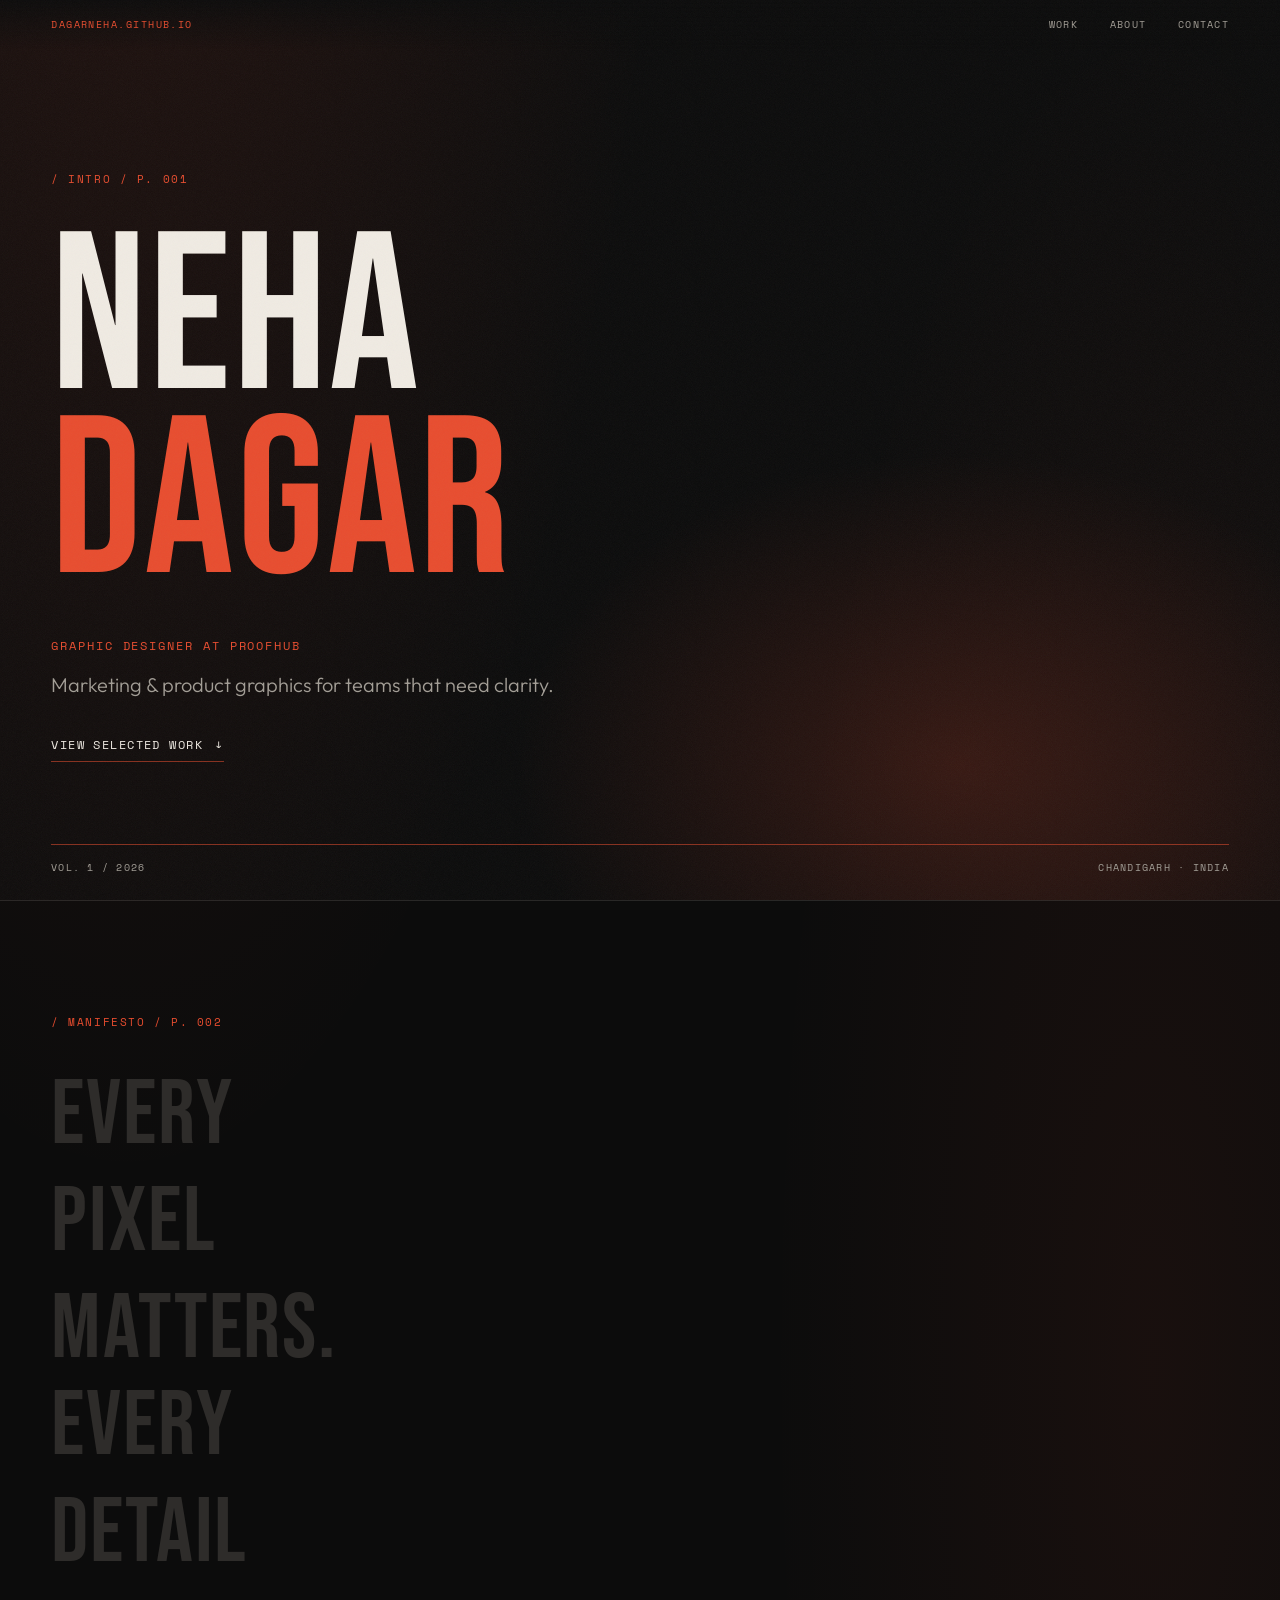
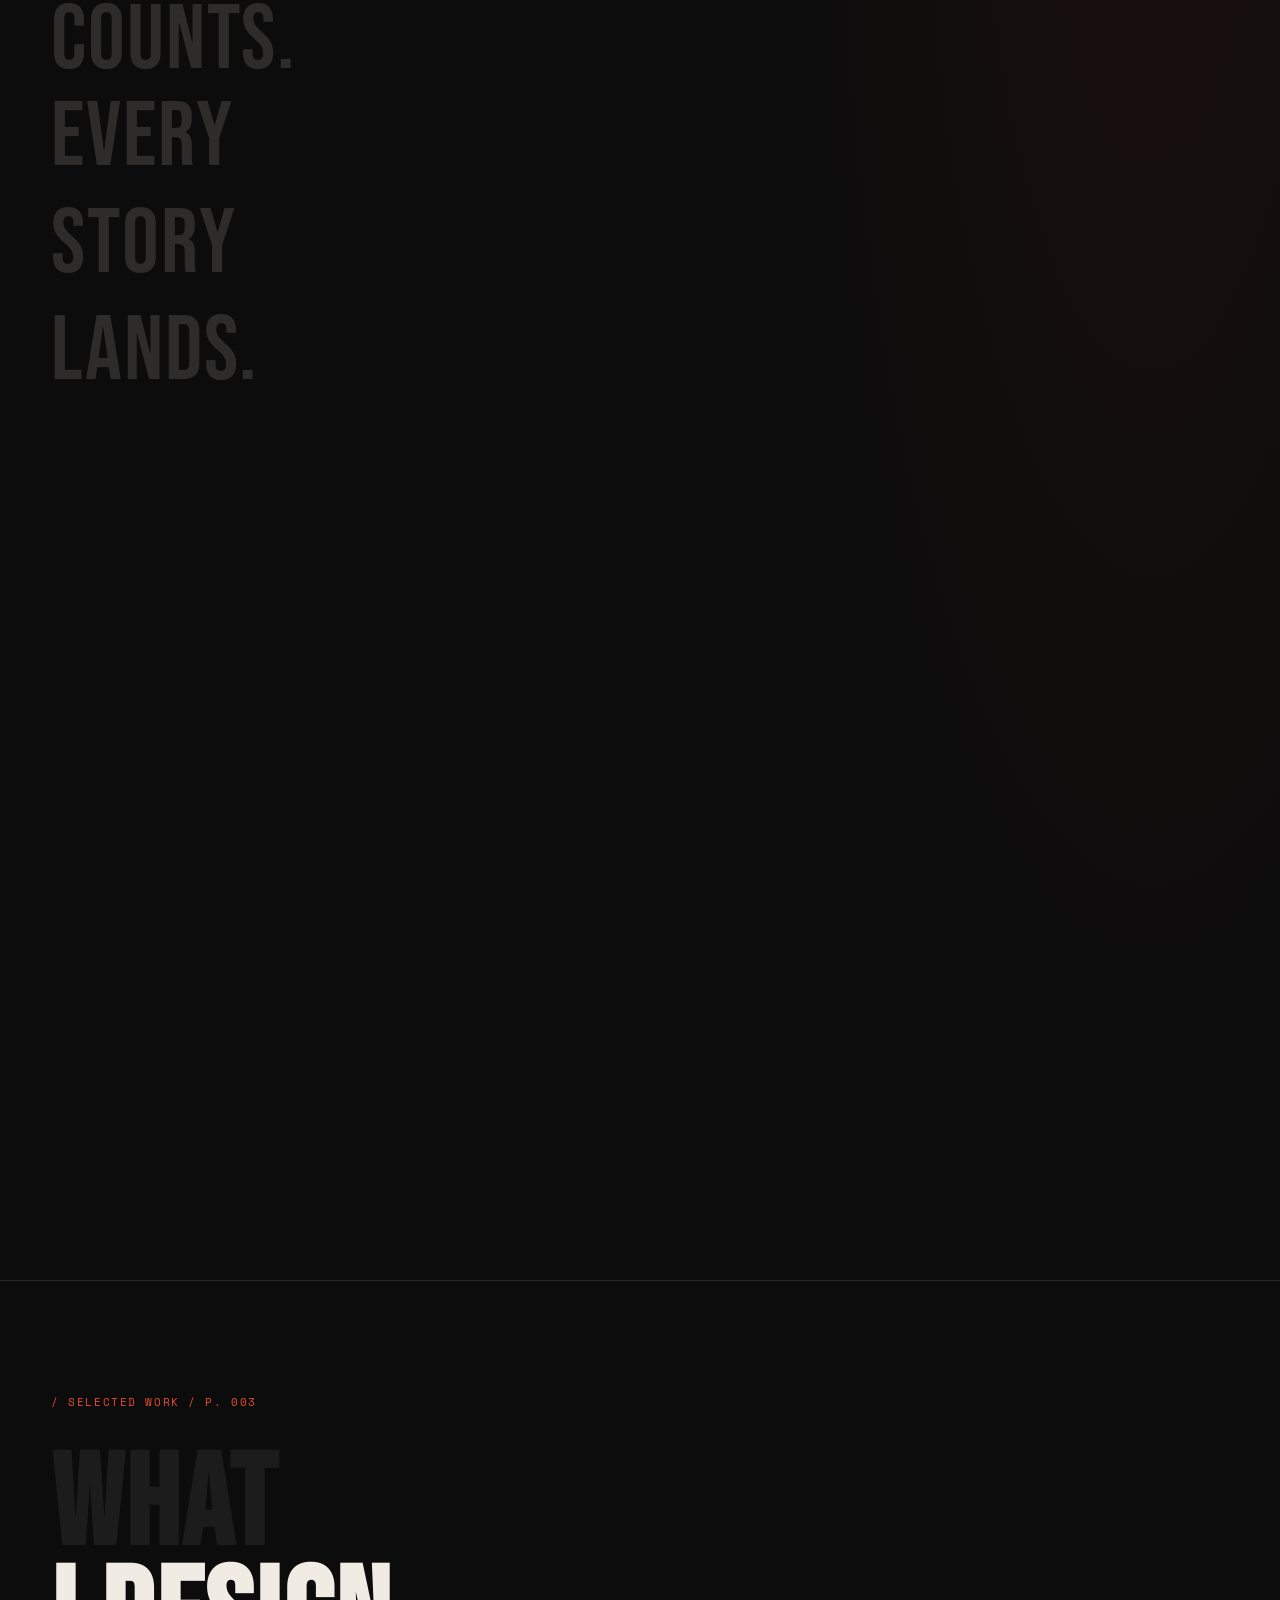
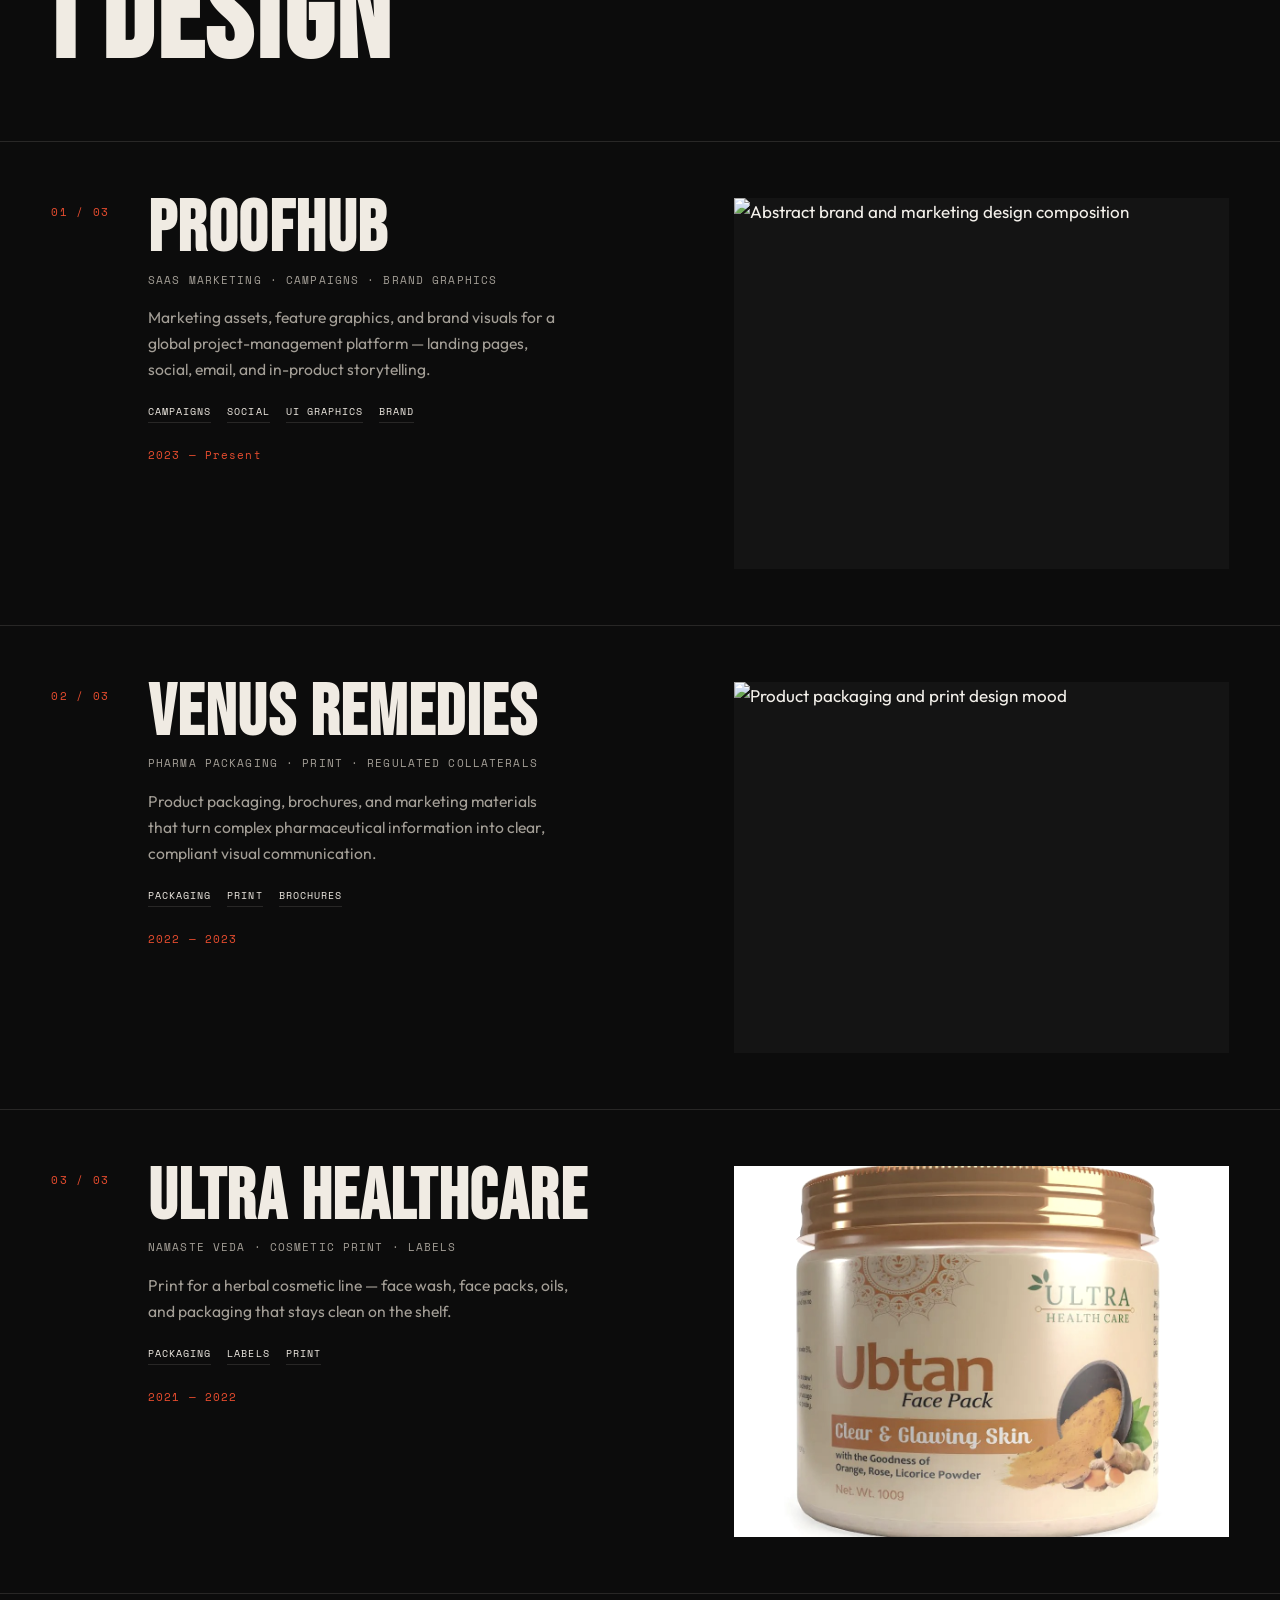
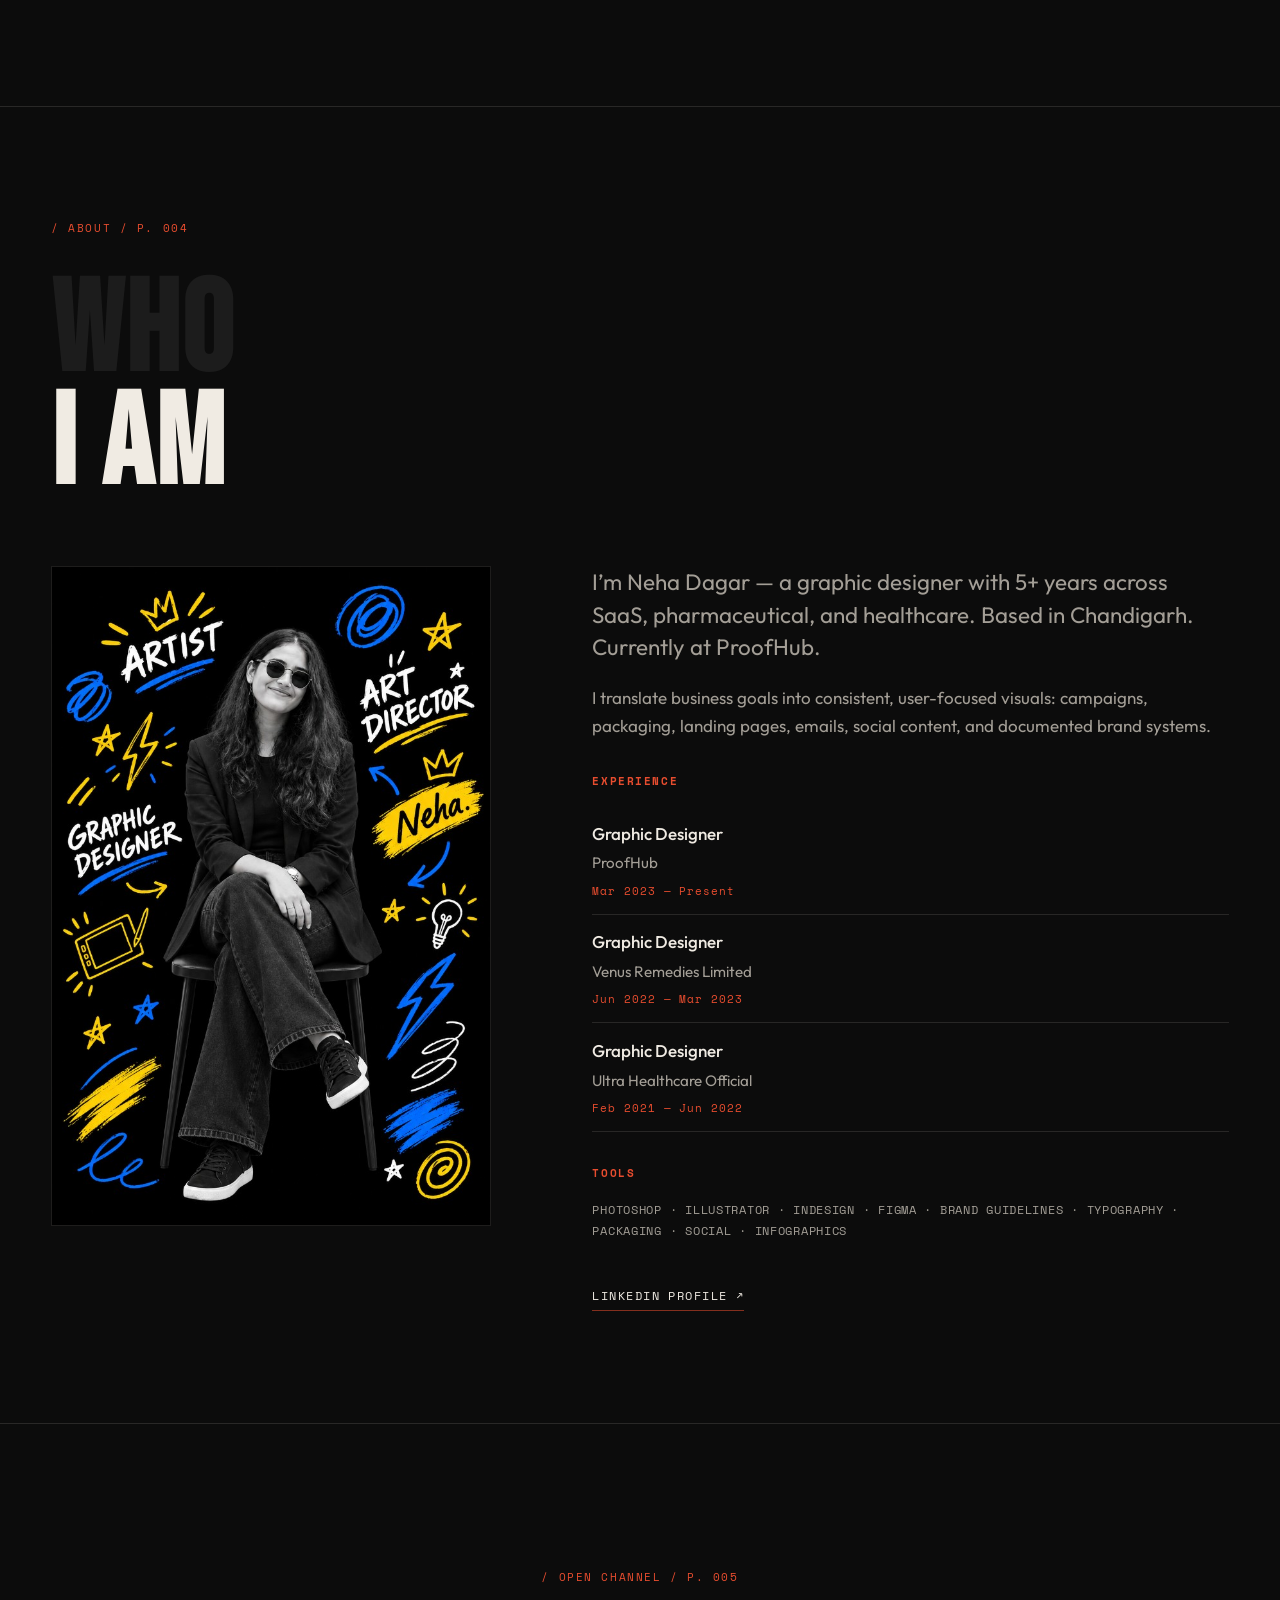
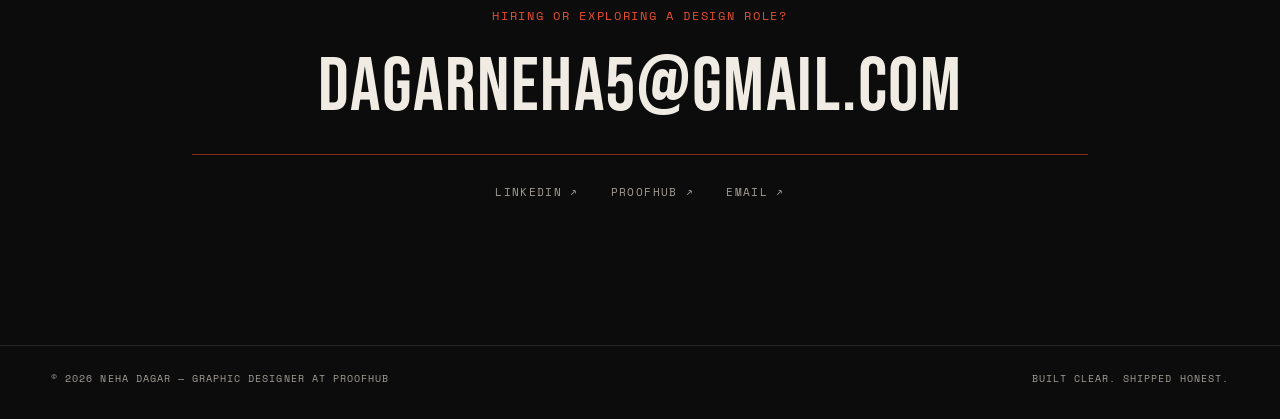
==== commit 64954cae: "Ship case studies page and portfolio polish for live preview. Merge ProofHub, Venus, and Ultra into " ====
--- a/index.html
+++ b/index.html
@@ -9,9 +9,10 @@
   <meta property="og:description" content="Marketing &amp; product graphics for SaaS teams. ProofHub · Venus Remedies · Ultra Healthcare." />
   <meta property="og:type" content="website" />
   <meta property="og:url" content="https://dagarneha.github.io/" />
-  <meta property="og:image" content="https://www.proofhub.com/wp-content/webp-express/webp-images/doc-root/wp-content/themes/ph5.2/images/about/career/ph-employee-12.png.webp" />
+  <meta property="og:image" content="https://dagarneha.github.io/images/neha-about.jpg" />
   <meta name="twitter:card" content="summary_large_image" />
-  <link rel="icon" href="https://www.proofhub.com/wp-content/uploads/2026/04/Frame-3948.png" type="image/png" />
+  <link rel="icon" href="favicon.svg" type="image/svg+xml" />
+  <link rel="apple-touch-icon" href="favicon.svg" />
   <link rel="preconnect" href="https://fonts.googleapis.com" />
   <link rel="preconnect" href="https://fonts.gstatic.com" crossorigin />
   <link href="https://fonts.googleapis.com/css2?family=Bebas+Neue&family=Outfit:wght@300;400;500;600&family=Space+Mono:ital,wght@0,400;0,700;1,400&display=swap" rel="stylesheet" />
@@ -55,12 +56,26 @@
 
     <!-- P.002 MANIFESTO -->
     <section class="manifesto" id="manifesto" aria-labelledby="manifesto-title">
-      <p class="page-label">/ MANIFESTO / P. 002</p>
-      <h2 id="manifesto-title" class="visually-hidden">Manifesto</h2>
-      <div class="manifesto-lines" data-reveal>
-        <p class="manifesto-line"><span>MAKE IT</span> CLEAR.</p>
-        <p class="manifesto-line"><span>MAKE IT</span> PURPOSEFUL.</p>
-        <p class="manifesto-line"><span>KEEP THE</span> PIXEL HONEST.</p>
+      <div class="manifesto-sticky">
+        <p class="page-label">/ MANIFESTO / P. 002</p>
+        <h2 id="manifesto-title" class="visually-hidden">Manifesto</h2>
+        <div class="manifesto-lines" data-manifesto-scroll>
+          <p class="manifesto-line">
+            <span class="m-word">EVERY</span>
+            <span class="m-word m-word--accent">PIXEL</span>
+            <span class="m-word m-word--accent">MATTERS.</span>
+          </p>
+          <p class="manifesto-line">
+            <span class="m-word">EVERY</span>
+            <span class="m-word m-word--accent">DETAIL</span>
+            <span class="m-word m-word--accent">COUNTS.</span>
+          </p>
+          <p class="manifesto-line">
+            <span class="m-word">EVERY</span>
+            <span class="m-word m-word--accent">STORY</span>
+            <span class="m-word m-word--accent">LANDS.</span>
+          </p>
+        </div>
       </div>
     </section>
 
@@ -76,7 +91,7 @@
 
       <ol class="work-list">
         <li class="work-item" data-reveal>
-          <a class="work-link" href="https://www.proofhub.com/" target="_blank" rel="noopener noreferrer">
+          <a class="work-link" href="projects.html#proofhub">
             <div class="work-index">01 / 03</div>
             <div class="work-copy">
               <h3 class="work-name">PROOFHUB</h3>
@@ -105,7 +120,7 @@
         </li>
 
         <li class="work-item" data-reveal>
-          <div class="work-link work-link--static">
+          <a class="work-link" href="projects.html#venus">
             <div class="work-index">02 / 03</div>
             <div class="work-copy">
               <h3 class="work-name">VENUS REMEDIES</h3>
@@ -129,35 +144,35 @@
                 loading="lazy"
               />
             </div>
-          </div>
+          </a>
         </li>
 
         <li class="work-item" data-reveal>
-          <div class="work-link work-link--static">
+          <a class="work-link" href="projects.html#ultra">
             <div class="work-index">03 / 03</div>
             <div class="work-copy">
               <h3 class="work-name">ULTRA HEALTHCARE</h3>
-              <p class="work-tag">Healthcare branding · print · social education</p>
+              <p class="work-tag">Namaste Veda · cosmetic print · labels</p>
               <p class="work-desc">
-                Branding materials, print collaterals, and social infographics for customer education — built for accuracy and regulatory alignment.
+                Print for a herbal cosmetic line — face wash, face packs, oils, and packaging that stays clean on the shelf.
               </p>
               <ul class="work-tools" aria-label="Focus areas">
-                <li>Branding</li>
-                <li>Infographics</li>
-                <li>Social</li>
+                <li>Packaging</li>
+                <li>Labels</li>
+                <li>Print</li>
               </ul>
               <span class="work-year">2021 — 2022</span>
             </div>
             <div class="work-visual">
               <img
-                src="https://images.unsplash.com/photo-1576091160399-112ba8d25d1d?w=1200&q=80"
-                alt="Healthcare and medical design context"
-                width="1200"
-                height="800"
+                src="images/ultra/ubtan.jpg"
+                alt="Ultra Healthcare Ubtan face pack packaging"
+                width="1080"
+                height="1080"
                 loading="lazy"
               />
             </div>
-          </div>
+          </a>
         </li>
       </ol>
     </section>
@@ -175,10 +190,11 @@
       <div class="about-grid" data-reveal>
         <div class="about-portrait">
           <img
-            src="https://www.proofhub.com/wp-content/webp-express/webp-images/doc-root/wp-content/themes/ph5.2/images/about/career/ph-employee-12.png.webp"
+            class="about-portrait-img"
+            src="images/neha-about.jpg"
             alt="Neha Dagar, Graphic Designer at ProofHub"
-            width="480"
-            height="480"
+            width="682"
+            height="1024"
             loading="lazy"
           />
         </div>
--- a/styles.css
+++ b/styles.css
@@ -290,41 +290,56 @@
   padding-top: 0.85rem;
 }
 
-/* ---------- Manifesto ---------- */
+/* ---------- Manifesto (scroll-driven) ---------- */
 .manifesto {
-  padding: clamp(5rem, 14vw, 10rem) var(--pad);
+  position: relative;
+  height: 220vh;
   border-top: 1px solid var(--border);
 }
 
+.manifesto-sticky {
+  position: sticky;
+  top: 0;
+  min-height: 100vh;
+  min-height: 100dvh;
+  display: flex;
+  flex-direction: column;
+  justify-content: center;
+  padding: clamp(4rem, 10vw, 7rem) var(--pad);
+  box-sizing: border-box;
+}
+
 .manifesto-lines {
-  max-width: 18ch;
+  max-width: min(20ch, 100%);
 }
 
 .manifesto-line {
   font-family: var(--font-display);
-  font-size: clamp(2.75rem, 9vw, 6.5rem);
-  line-height: 0.95;
+  font-size: clamp(2rem, 7.5vw, 5.75rem);
+  line-height: 0.98;
   letter-spacing: 0.02em;
-  color: var(--ghost);
-  transition: color 600ms var(--ease);
-}
-
-.manifesto-line span {
-  color: var(--cream);
-}
-
-.manifesto-lines.is-inview .manifesto-line {
-  color: #2a2a2a;
-}
-
-.manifesto-lines.is-inview .manifesto-line:nth-child(1) {
-  transition-delay: 0ms;
-}
-.manifesto-lines.is-inview .manifesto-line:nth-child(2) {
-  transition-delay: 120ms;
-}
-.manifesto-lines.is-inview .manifesto-line:nth-child(3) {
-  transition-delay: 240ms;
+  display: flex;
+  flex-wrap: wrap;
+  gap: 0.18em 0.28em;
+  margin-bottom: 0.08em;
+}
+
+.m-word {
+  color: #2e2c2a;
+  transition: color 280ms var(--ease);
+  will-change: color;
+}
+
+.m-word.is-lit {
+  color: var(--cream);
+}
+
+.m-word--accent.is-lit {
+  color: var(--cream-dim);
+}
+
+.m-word--accent.is-lit:last-child {
+  color: var(--accent);
 }
 
 /* ---------- Shared section ---------- */
@@ -471,17 +486,19 @@
 }
 
 .about-portrait {
+  position: relative;
+  max-width: 440px;
   overflow: hidden;
-  aspect-ratio: 4 / 5;
-  background: var(--bg-elevated);
   border: 1px solid var(--border);
-}
-
-.about-portrait img {
+  background: #000;
+}
+
+.about-portrait-img {
   width: 100%;
-  height: 100%;
+  height: auto;
+  display: block;
   object-fit: cover;
-  filter: grayscale(0.2) contrast(1.05);
+  filter: none;
 }
 
 .about-lead {
@@ -689,6 +706,23 @@
     gap: 0.35rem;
   }
 
+  .manifesto {
+    height: 180vh;
+  }
+
+  .manifesto-sticky {
+    padding: 3.5rem var(--pad);
+  }
+
+  .manifesto-line {
+    font-size: clamp(1.65rem, 10vw, 2.5rem);
+    gap: 0.14em 0.22em;
+  }
+
+  .manifesto-lines {
+    max-width: 100%;
+  }
+
   .contact-email {
     font-size: clamp(1.35rem, 8vw, 2rem);
   }
@@ -702,7 +736,7 @@
   .hero-cta-arrow,
   [data-reveal],
   .work-visual img,
-  .manifesto-line {
+  .m-word {
     animation: none !important;
     transition: none !important;
   }
@@ -711,4 +745,12 @@
     opacity: 1;
     transform: none;
   }
-}
+
+  .m-word {
+    color: var(--cream) !important;
+  }
+
+  .m-word--accent {
+    color: var(--cream-dim) !important;
+  }
+}
